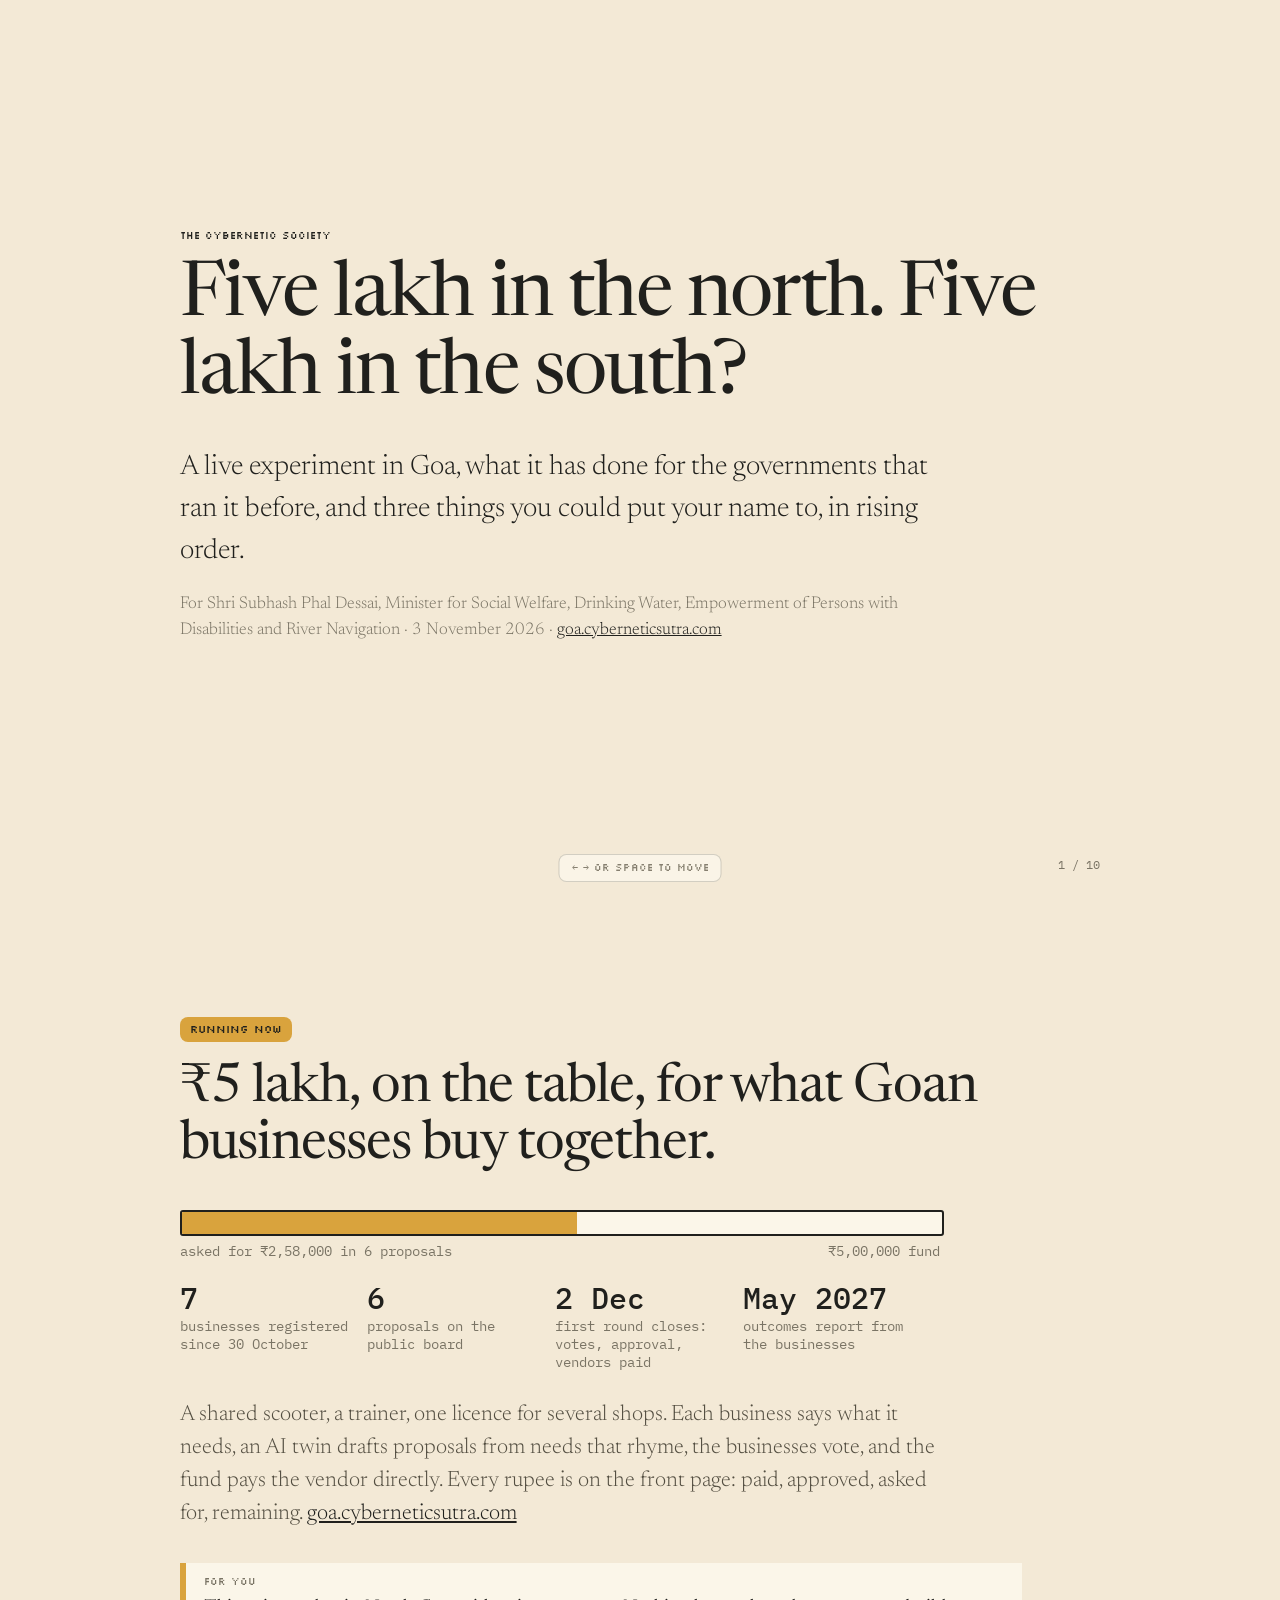
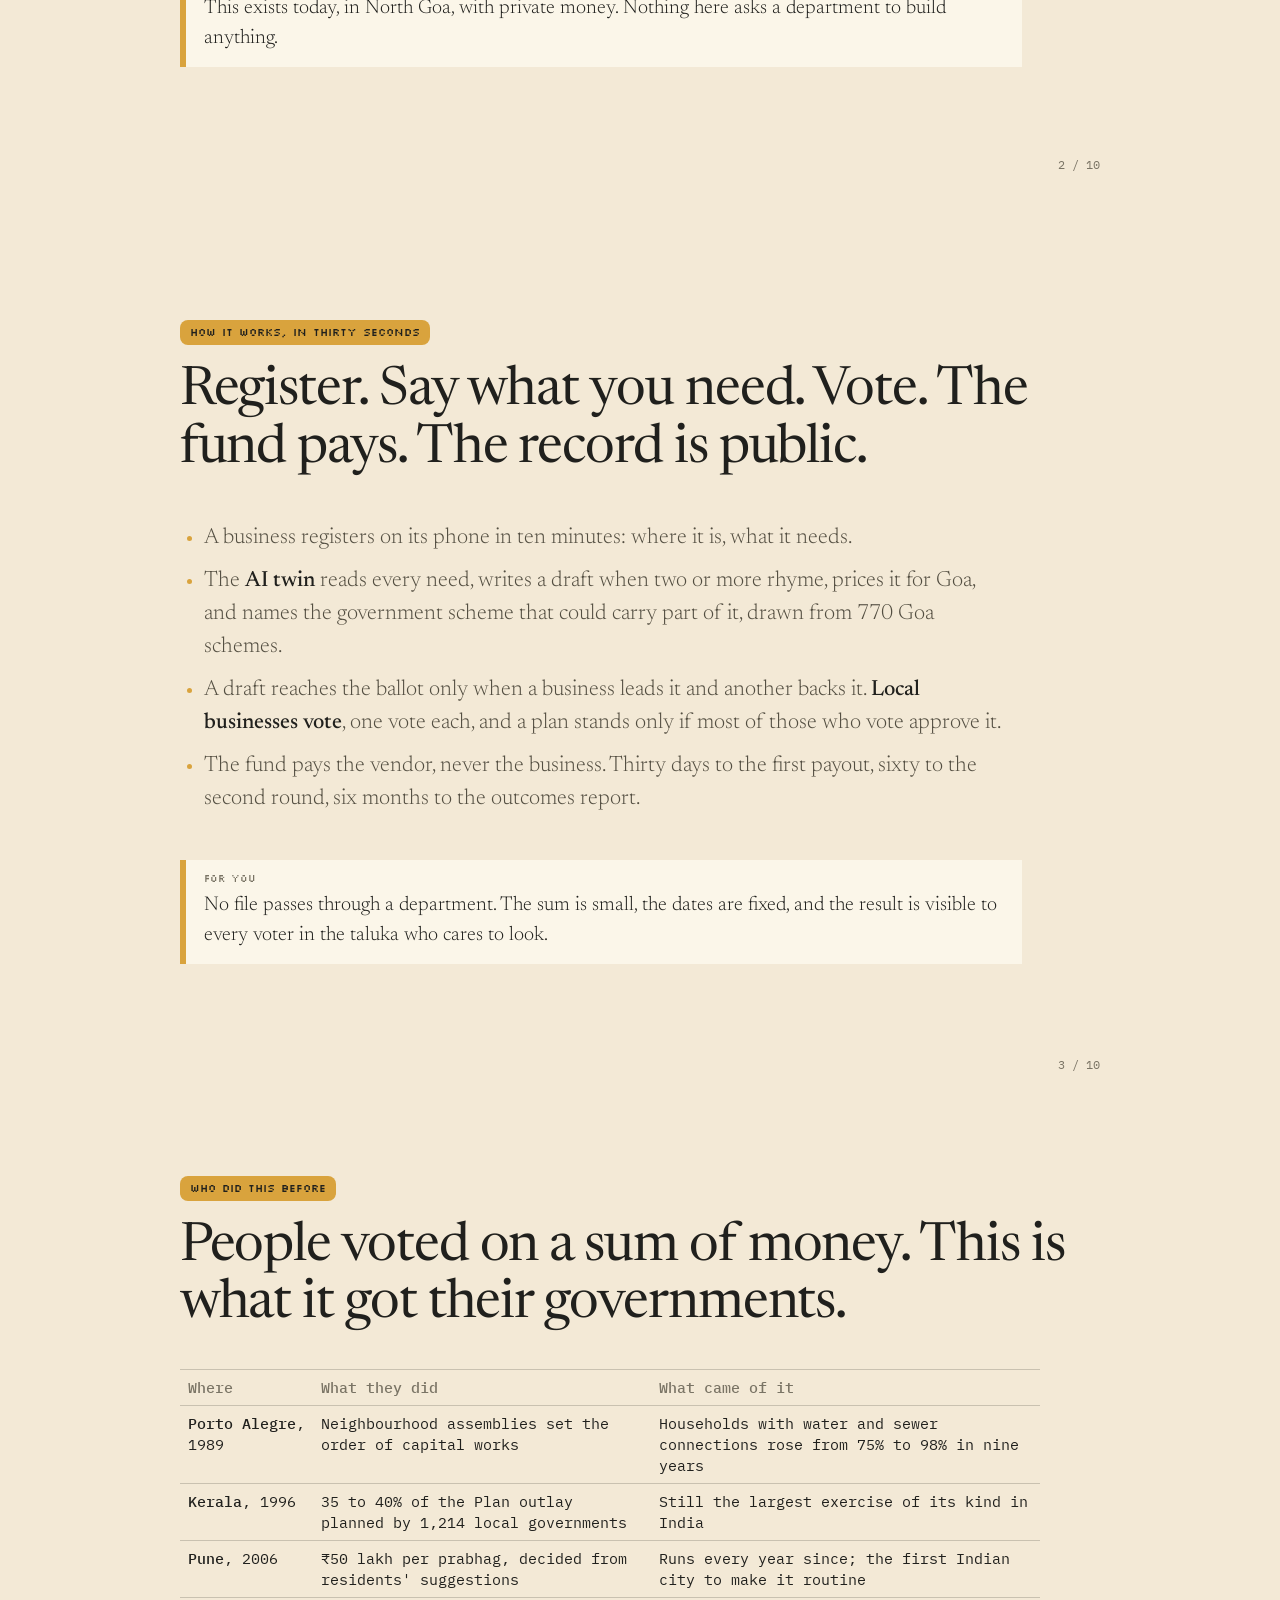
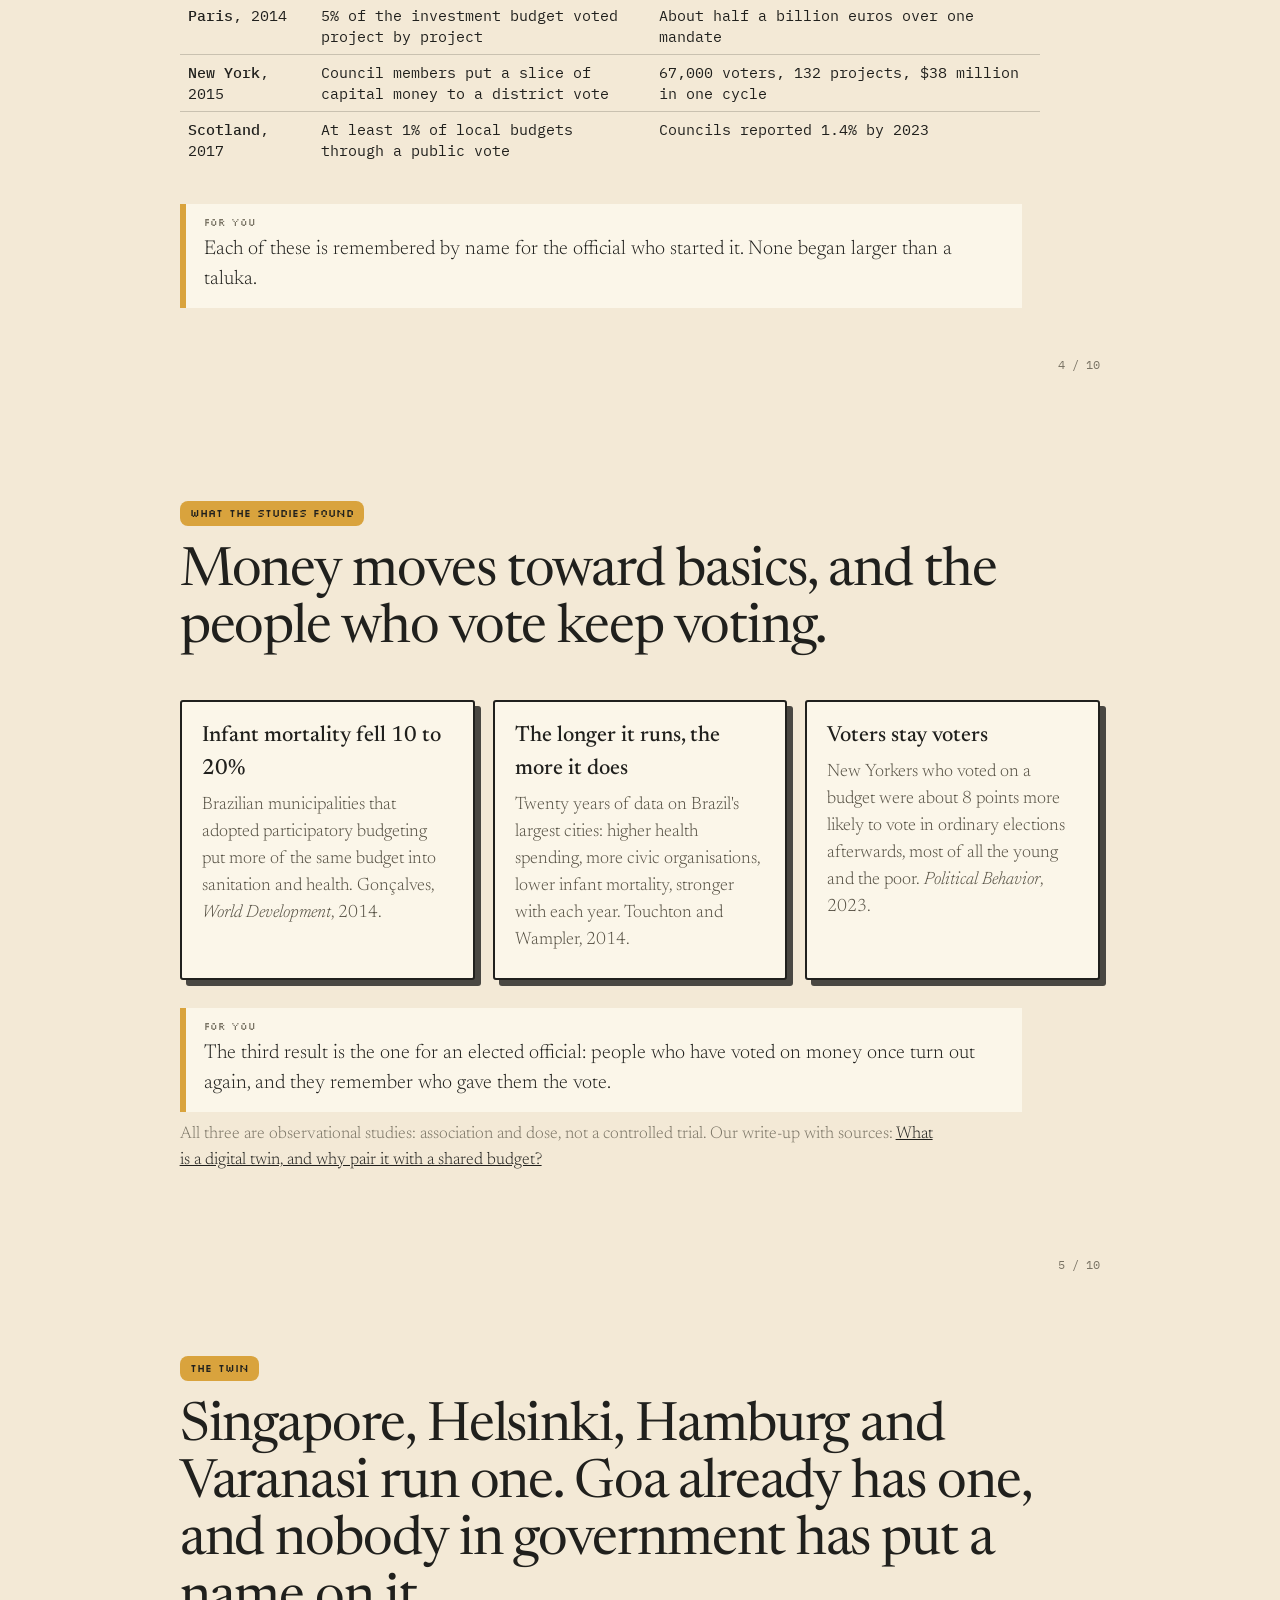
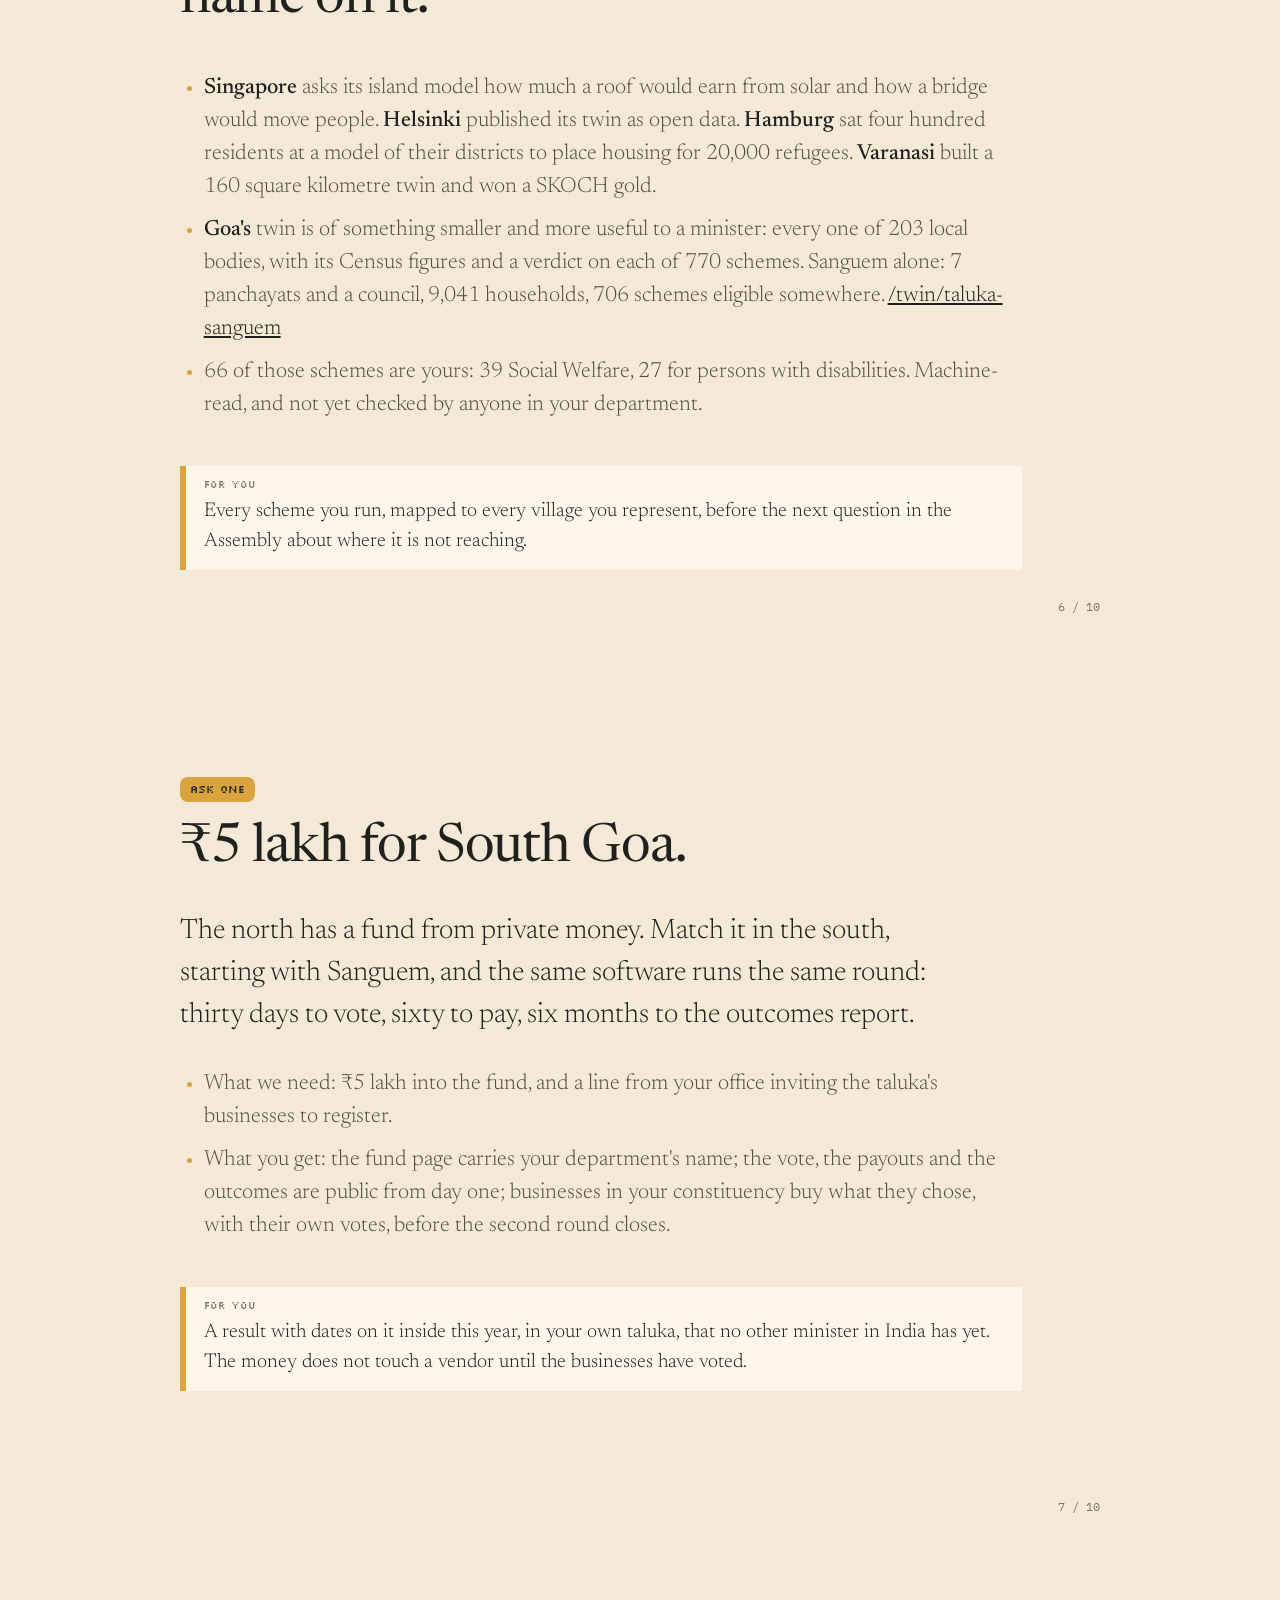
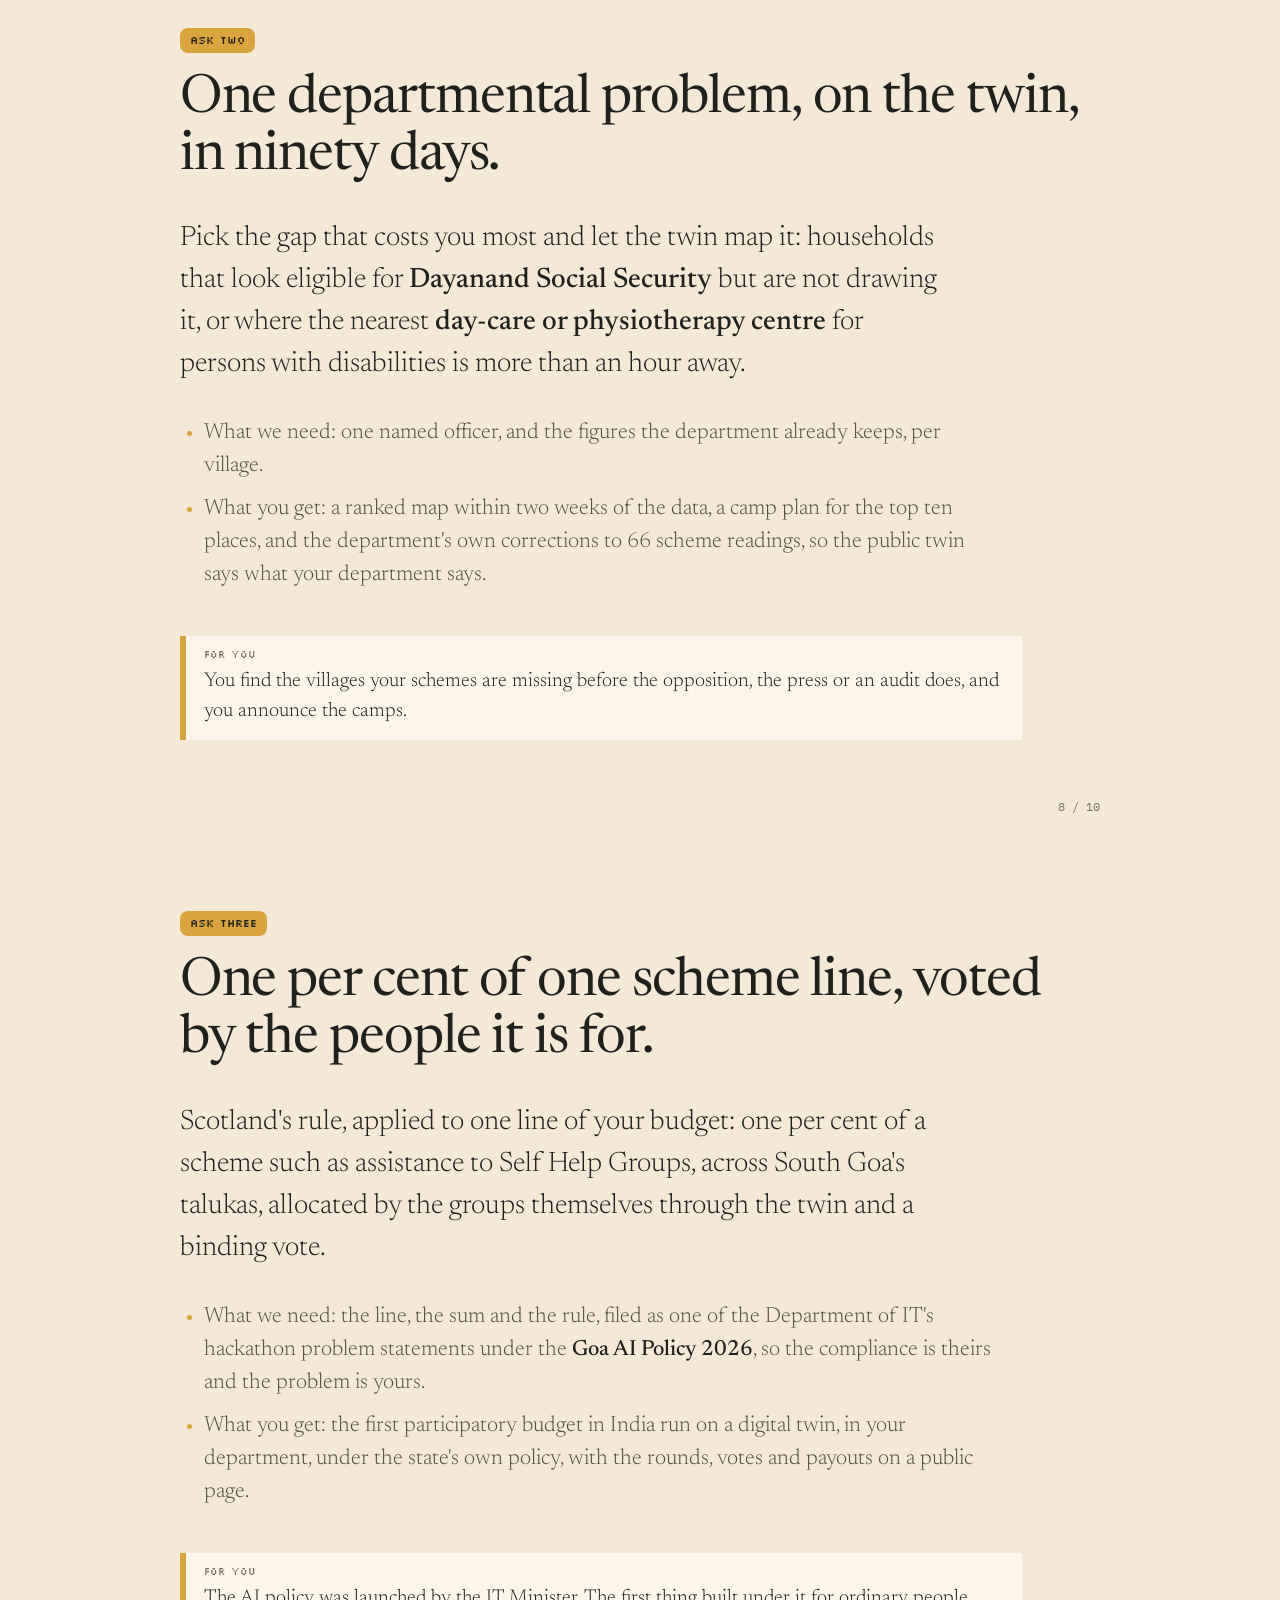
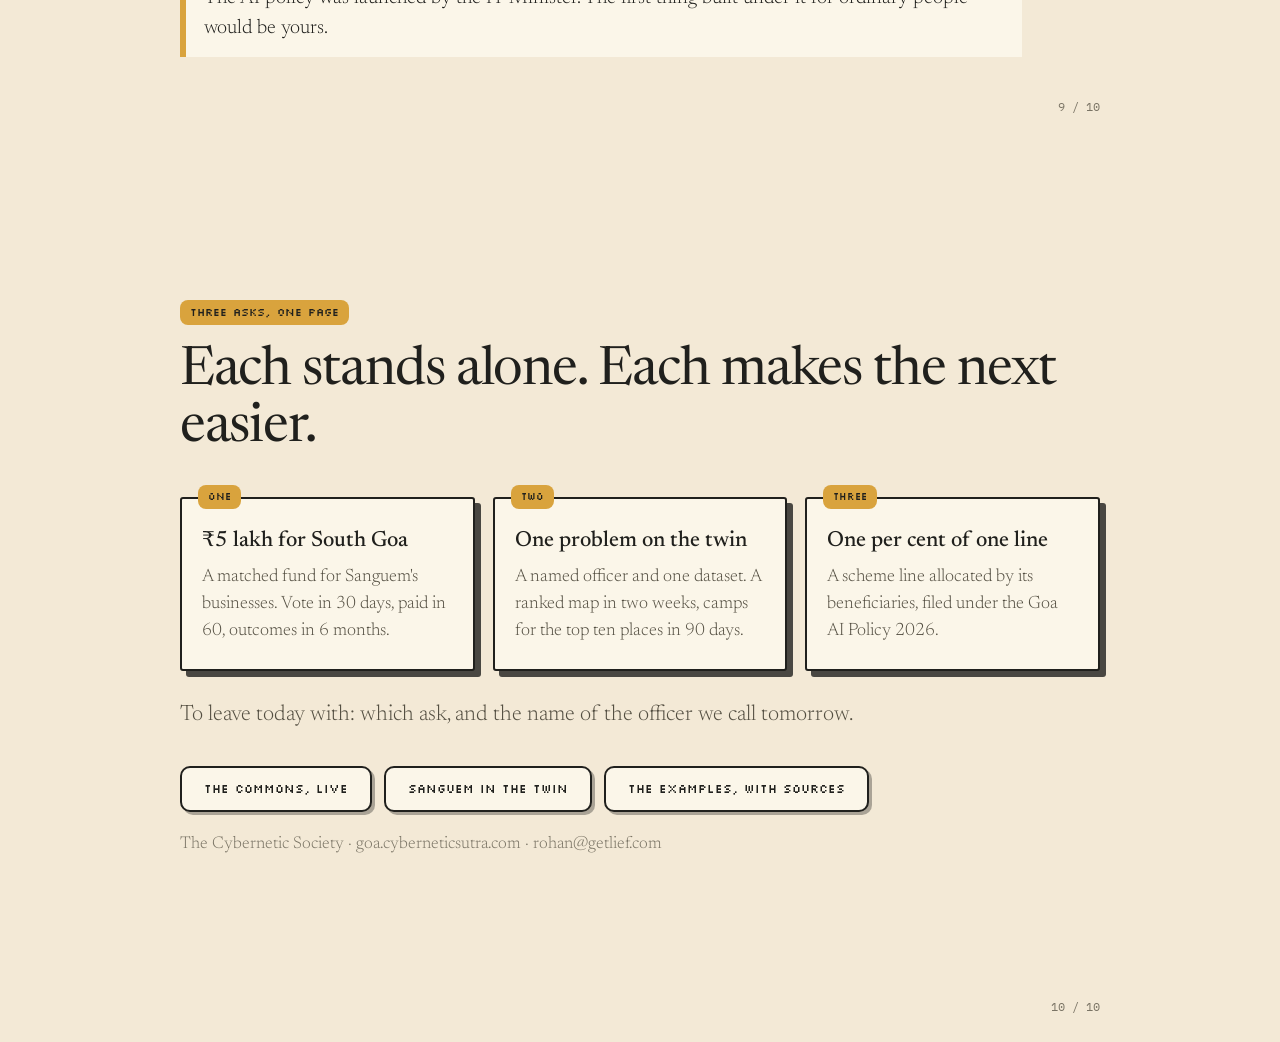
==== node/publicbank/decks/three-asks.html @ 034dc19d "Deck /deck/three-asks: the live North Goa round, the blog post's governments and studies, a For you " ====
<!doctype html><html lang=en><head><meta charset=utf-8><meta name=viewport content="width=device-width,initial-scale=1">
<title>Five lakh in the north, five lakh in the south · The Cybernetic Society</title>
<meta name=robots content="noindex"><link rel=icon type=image/svg+xml href=/favicon.svg>
<link rel=preconnect href=https://fonts.googleapis.com><link rel=preconnect href=https://fonts.gstatic.com crossorigin>
<link rel=stylesheet href="https://fonts.googleapis.com/css2?family=Newsreader:ital,wght@0,300;0,400;0,500;1,400&family=IBM+Plex+Mono:wght@400;500&family=Silkscreen&display=swap">
<style>
:root{--paper:#f3e9d6;--card:#fbf6e9;--ink:#20201d;--text:#534e41;--muted:#7a7465;--gold:#d9a33d;--line:#20201d33;--shadow:#20201d59}
html{scroll-snap-type:y mandatory;scroll-behavior:smooth}
body{margin:0;background:var(--paper);color:var(--text);font:300 22px/1.5 Newsreader,Georgia,serif}
section{min-height:100vh;min-height:100svh;box-sizing:border-box;scroll-snap-align:start;padding:56px 7vw 72px;display:flex;flex-direction:column;justify-content:center;max-width:1100px;margin:0 auto;position:relative}
.brand{font:400 10px/1 Silkscreen,'IBM Plex Mono',monospace;text-transform:uppercase;color:var(--ink);margin:0 0 18px}.brand a{text-decoration:none;color:inherit}
h1{font:400 clamp(40px,6.2vw,76px)/1.02 Newsreader,Georgia,serif;letter-spacing:-.025em;color:var(--ink);margin:0 0 22px}
h2{font:400 clamp(32px,4.4vw,54px)/1.06 Newsreader,Georgia,serif;letter-spacing:-.02em;color:var(--ink);margin:0 0 22px}
p{margin:10px 0;max-width:760px}b,strong{font-weight:500;color:var(--ink)}a{color:var(--ink)}
.lead{font-size:clamp(22px,2.4vw,28px);color:var(--ink)}
.k{font:400 11px/1 Silkscreen,'IBM Plex Mono',monospace;text-transform:uppercase;color:var(--ink);background:var(--gold);padding:7px 10px;border-radius:8px;display:inline-block;align-self:flex-start;margin-bottom:18px}
.muted{color:var(--muted);font-size:17px}
ul{padding-left:24px;margin:12px 0;max-width:800px}li{margin:10px 0}li::marker{color:var(--gold)}
.cards{display:grid;grid-template-columns:repeat(auto-fit,minmax(240px,1fr));gap:18px;margin:20px 0 6px}
.card{background:var(--card);border:2px solid var(--ink);border-radius:3px;box-shadow:6px 6px 0 #20201dcc;padding:18px 20px;font-size:19px}
.card b{display:block;font-size:22px;margin-bottom:6px}.card p{margin:6px 0;font-size:18px}
.facts{display:grid;grid-template-columns:repeat(auto-fill,minmax(150px,1fr));gap:14px 18px;margin:18px 0}
.facts div{font:400 14px 'IBM Plex Mono',monospace;color:var(--muted)}.facts b{display:block;font:500 30px 'IBM Plex Mono',monospace;color:var(--ink)}
.big{font:500 clamp(56px,9vw,120px)/1 'IBM Plex Mono',monospace;color:var(--ink);letter-spacing:-.03em;margin:8px 0 2px}
table{border-collapse:collapse;font:400 15px/1.4 'IBM Plex Mono',monospace;color:var(--ink);margin:14px 0;max-width:860px;width:100%}td,th{padding:7px 8px;border-top:1px solid var(--line);text-align:left;vertical-align:top}th{font-weight:500;color:var(--muted)}
.n{position:absolute;right:7vw;bottom:28px;font:400 12px 'IBM Plex Mono',monospace;color:var(--muted)}
.hint{position:fixed;left:50%;bottom:18px;transform:translateX(-50%);font:400 10px/1 Silkscreen,'IBM Plex Mono',monospace;text-transform:uppercase;color:var(--muted);background:var(--card);border:1px solid var(--line);padding:8px 12px;border-radius:8px;opacity:.9}
ol.tl{list-style:none;padding:0;margin:18px 0;max-width:760px}ol.tl li{display:grid;grid-template-columns:150px 1fr;gap:16px;padding:10px 0;border-top:1px solid var(--line)}ol.tl time{font:500 15px 'IBM Plex Mono',monospace;color:var(--ink);padding-top:5px}
.btn{display:inline-block;font:400 12px/1 Silkscreen,'IBM Plex Mono',monospace;text-transform:uppercase;background:var(--card);color:var(--ink);border:2px solid var(--ink);border-radius:10px;padding:15px 22px;box-shadow:3px 3px 0 var(--shadow);text-decoration:none;margin:14px 12px 0 0}
@media(max-width:600px){table,tbody,tr,td{display:block}thead{display:none}tr{border-top:1px solid var(--line);padding:10px 0}td{border:0;padding:3px 0;font:300 18px/1.45 Newsreader,Georgia,serif;color:var(--text)}td b{font-size:20px}section{padding:40px 16px 64px}body{font-size:19px}.facts b{font-size:24px}ol.tl li{grid-template-columns:1fr}.hint{display:none}.n{right:16px}}
@media print{html{scroll-snap-type:none}section{min-height:auto;page-break-after:always;padding:40px}.hint{display:none}}
.you{margin:22px 0 0;padding:14px 18px;border-left:6px solid var(--gold);background:var(--card);max-width:800px;font-size:20px;color:var(--ink)}.you b{font:400 10px/1 Silkscreen,'IBM Plex Mono',monospace;text-transform:uppercase;display:block;margin-bottom:6px;color:var(--muted)}
.asks{display:grid;grid-template-columns:repeat(auto-fit,minmax(230px,1fr));gap:18px;margin:18px 0}.asks .card{position:relative;padding-top:26px}.asks .card i{position:absolute;top:-14px;left:16px;font:400 10px/1 Silkscreen,'IBM Plex Mono',monospace;text-transform:uppercase;background:var(--gold);padding:7px 10px;border-radius:8px;font-style:normal;color:var(--ink)}
.bar{display:flex;height:22px;border:2px solid var(--ink);border-radius:3px;overflow:hidden;max-width:760px;margin:14px 0 6px;background:var(--card)}.bar i{display:block;background:var(--gold);width:52%}.lv{font:400 14px 'IBM Plex Mono',monospace;color:var(--muted);max-width:760px;display:flex;justify-content:space-between}
</style></head><body>

<section id=s1>
<p class=brand><a href='/'>The Cybernetic Society</a></p>
<h1>Five lakh in the north. Five lakh in the south?</h1>
<p class=lead>A live experiment in Goa, what it has done for the governments that ran it before, and three things you could put your name to, in rising order.</p>
<p class=muted>For Shri Subhash Phal Dessai, Minister for Social Welfare, Drinking Water, Empowerment of Persons with Disabilities and River Navigation · 3 November 2026 · <a href='https://goa.cyberneticsutra.com'>goa.cyberneticsutra.com</a></p>
<span class=n>1 / 10</span></section>

<section id=s2>
<span class=k>Running now</span>
<h2>₹5 lakh, on the table, for what Goan businesses buy together.</h2>
<div class=bar><i></i></div><div class=lv><span>asked for ₹2,58,000 in 6 proposals</span><span>₹5,00,000 fund</span></div>
<div class=facts>
<div><b>7</b>businesses registered since 30 October</div>
<div><b>6</b>proposals on the public board</div>
<div><b>2 Dec</b>first round closes: votes, approval, vendors paid</div>
<div><b>May 2027</b>outcomes report from the businesses</div>
</div>
<p>A shared scooter, a trainer, one licence for several shops. Each business says what it needs, an AI twin drafts proposals from needs that rhyme, the businesses vote, and the fund pays the vendor directly. Every rupee is on the front page: paid, approved, asked for, remaining. <a href='/'>goa.cyberneticsutra.com</a></p>
<div class=you><b>For you</b>This exists today, in North Goa, with private money. Nothing here asks a department to build anything.</div>
<span class=n>2 / 10</span></section>

<section id=s3>
<span class=k>How it works, in thirty seconds</span>
<h2>Register. Say what you need. Vote. The fund pays. The record is public.</h2>
<ul>
<li>A business registers on its phone in ten minutes: where it is, what it needs.</li>
<li>The <b>AI twin</b> reads every need, writes a draft when two or more rhyme, prices it for Goa, and names the government scheme that could carry part of it, drawn from 770 Goa schemes.</li>
<li>A draft reaches the ballot only when a business leads it and another backs it. <b>Local businesses vote</b>, one vote each, and a plan stands only if most of those who vote approve it.</li>
<li>The fund pays the vendor, never the business. Thirty days to the first payout, sixty to the second round, six months to the outcomes report.</li>
</ul>
<div class=you><b>For you</b>No file passes through a department. The sum is small, the dates are fixed, and the result is visible to every voter in the taluka who cares to look.</div>
<span class=n>3 / 10</span></section>

<section id=s4>
<span class=k>Who did this before</span>
<h2>People voted on a sum of money. This is what it got their governments.</h2>
<table>
<thead><tr><th>Where</th><th>What they did</th><th>What came of it</th></tr></thead>
<tr><td><b>Porto Alegre</b>, 1989</td><td>Neighbourhood assemblies set the order of capital works</td><td>Households with water and sewer connections rose from 75% to 98% in nine years</td></tr>
<tr><td><b>Kerala</b>, 1996</td><td>35 to 40% of the Plan outlay planned by 1,214 local governments</td><td>Still the largest exercise of its kind in India</td></tr>
<tr><td><b>Pune</b>, 2006</td><td>₹50 lakh per prabhag, decided from residents' suggestions</td><td>Runs every year since; the first Indian city to make it routine</td></tr>
<tr><td><b>Paris</b>, 2014</td><td>5% of the investment budget voted project by project</td><td>About half a billion euros over one mandate</td></tr>
<tr><td><b>New York</b>, 2015</td><td>Council members put a slice of capital money to a district vote</td><td>67,000 voters, 132 projects, $38 million in one cycle</td></tr>
<tr><td><b>Scotland</b>, 2017</td><td>At least 1% of local budgets through a public vote</td><td>Councils reported 1.4% by 2023</td></tr>
</table>
<div class=you><b>For you</b>Each of these is remembered by name for the official who started it. None began larger than a taluka.</div>
<span class=n>4 / 10</span></section>

<section id=s5>
<span class=k>What the studies found</span>
<h2>Money moves toward basics, and the people who vote keep voting.</h2>
<div class=cards>
<div class=card><b>Infant mortality fell 10 to 20%</b><p>Brazilian municipalities that adopted participatory budgeting put more of the same budget into sanitation and health. Gonçalves, <i>World Development</i>, 2014.</p></div>
<div class=card><b>The longer it runs, the more it does</b><p>Twenty years of data on Brazil's largest cities: higher health spending, more civic organisations, lower infant mortality, stronger with each year. Touchton and Wampler, 2014.</p></div>
<div class=card><b>Voters stay voters</b><p>New Yorkers who voted on a budget were about 8 points more likely to vote in ordinary elections afterwards, most of all the young and the poor. <i>Political Behavior</i>, 2023.</p></div>
</div>
<div class=you><b>For you</b>The third result is the one for an elected official: people who have voted on money once turn out again, and they remember who gave them the vote.</div>
<p class=muted>All three are observational studies: association and dose, not a controlled trial. Our write-up with sources: <a href='/notes/what-is-a-digital-twin'>What is a digital twin, and why pair it with a shared budget?</a></p>
<span class=n>5 / 10</span></section>

<section id=s6>
<span class=k>The twin</span>
<h2>Singapore, Helsinki, Hamburg and Varanasi run one. Goa already has one, and nobody in government has put a name on it.</h2>
<ul>
<li><b>Singapore</b> asks its island model how much a roof would earn from solar and how a bridge would move people. <b>Helsinki</b> published its twin as open data. <b>Hamburg</b> sat four hundred residents at a model of their districts to place housing for 20,000 refugees. <b>Varanasi</b> built a 160 square kilometre twin and won a SKOCH gold.</li>
<li><b>Goa's</b> twin is of something smaller and more useful to a minister: every one of 203 local bodies, with its Census figures and a verdict on each of 770 schemes. Sanguem alone: 7 panchayats and a council, 9,041 households, 706 schemes eligible somewhere. <a href='/twin/taluka-sanguem'>/twin/taluka-sanguem</a></li>
<li>66 of those schemes are yours: 39 Social Welfare, 27 for persons with disabilities. Machine-read, and not yet checked by anyone in your department.</li>
</ul>
<div class=you><b>For you</b>Every scheme you run, mapped to every village you represent, before the next question in the Assembly about where it is not reaching.</div>
<span class=n>6 / 10</span></section>

<section id=s7>
<span class=k>Ask one</span>
<h2>₹5 lakh for South Goa.</h2>
<p class=lead>The north has a fund from private money. Match it in the south, starting with Sanguem, and the same software runs the same round: thirty days to vote, sixty to pay, six months to the outcomes report.</p>
<ul>
<li>What we need: ₹5 lakh into the fund, and a line from your office inviting the taluka's businesses to register.</li>
<li>What you get: the fund page carries your department's name; the vote, the payouts and the outcomes are public from day one; businesses in your constituency buy what they chose, with their own votes, before the second round closes.</li>
</ul>
<div class=you><b>For you</b>A result with dates on it inside this year, in your own taluka, that no other minister in India has yet. The money does not touch a vendor until the businesses have voted.</div>
<span class=n>7 / 10</span></section>

<section id=s8>
<span class=k>Ask two</span>
<h2>One departmental problem, on the twin, in ninety days.</h2>
<p class=lead>Pick the gap that costs you most and let the twin map it: households that look eligible for <b>Dayanand Social Security</b> but are not drawing it, or where the nearest <b>day-care or physiotherapy centre</b> for persons with disabilities is more than an hour away.</p>
<ul>
<li>What we need: one named officer, and the figures the department already keeps, per village.</li>
<li>What you get: a ranked map within two weeks of the data, a camp plan for the top ten places, and the department's own corrections to 66 scheme readings, so the public twin says what your department says.</li>
</ul>
<div class=you><b>For you</b>You find the villages your schemes are missing before the opposition, the press or an audit does, and you announce the camps.</div>
<span class=n>8 / 10</span></section>

<section id=s9>
<span class=k>Ask three</span>
<h2>One per cent of one scheme line, voted by the people it is for.</h2>
<p class=lead>Scotland's rule, applied to one line of your budget: one per cent of a scheme such as assistance to Self Help Groups, across South Goa's talukas, allocated by the groups themselves through the twin and a binding vote.</p>
<ul>
<li>What we need: the line, the sum and the rule, filed as one of the Department of IT's hackathon problem statements under the <b>Goa AI Policy 2026</b>, so the compliance is theirs and the problem is yours.</li>
<li>What you get: the first participatory budget in India run on a digital twin, in your department, under the state's own policy, with the rounds, votes and payouts on a public page.</li>
</ul>
<div class=you><b>For you</b>The AI policy was launched by the IT Minister. The first thing built under it for ordinary people would be yours.</div>
<span class=n>9 / 10</span></section>

<section id=s10>
<span class=k>Three asks, one page</span>
<h2>Each stands alone. Each makes the next easier.</h2>
<div class=asks>
<div class=card><i>One</i><b>₹5 lakh for South Goa</b><p>A matched fund for Sanguem's businesses. Vote in 30 days, paid in 60, outcomes in 6 months.</p></div>
<div class=card><i>Two</i><b>One problem on the twin</b><p>A named officer and one dataset. A ranked map in two weeks, camps for the top ten places in 90 days.</p></div>
<div class=card><i>Three</i><b>One per cent of one line</b><p>A scheme line allocated by its beneficiaries, filed under the Goa AI Policy 2026.</p></div>
</div>
<p>To leave today with: which ask, and the name of the officer we call tomorrow.</p>
<p><a class=btn href='/'>The Commons, live</a><a class=btn href='/twin/taluka-sanguem'>Sanguem in the twin</a><a class=btn href='/notes/what-is-a-digital-twin'>The examples, with sources</a></p>
<p class=muted>The Cybernetic Society · goa.cyberneticsutra.com · rohan@getlief.com</p>
<span class=n>10 / 10</span></section>

<div class=hint>← → or space to move</div>
<script>
(function(){var s=[].slice.call(document.querySelectorAll('section')),cur=0,lock=0;
function at(){var y=window.scrollY+innerHeight/2;for(var i=s.length-1;i>=0;i--)if(s[i].offsetTop<=y)return i;return 0}
function go(i){if(i<0||i>=s.length)return;cur=i;lock=Date.now();s[i].scrollIntoView()}
addEventListener('scroll',function(){if(Date.now()-lock>700)cur=at()},{passive:true});
addEventListener('keydown',function(e){if(e.target.tagName==='INPUT')return;
if(e.key==='ArrowRight'||e.key==='ArrowDown'||e.key===' '||e.key==='PageDown'){e.preventDefault();go(cur+1)}
else if(e.key==='ArrowLeft'||e.key==='ArrowUp'||e.key==='PageUp'){e.preventDefault();go(cur-1)}
else if(e.key==='Home'){go(0)}else if(e.key==='End'){go(s.length-1)}});
})();
</script>
</body></html>
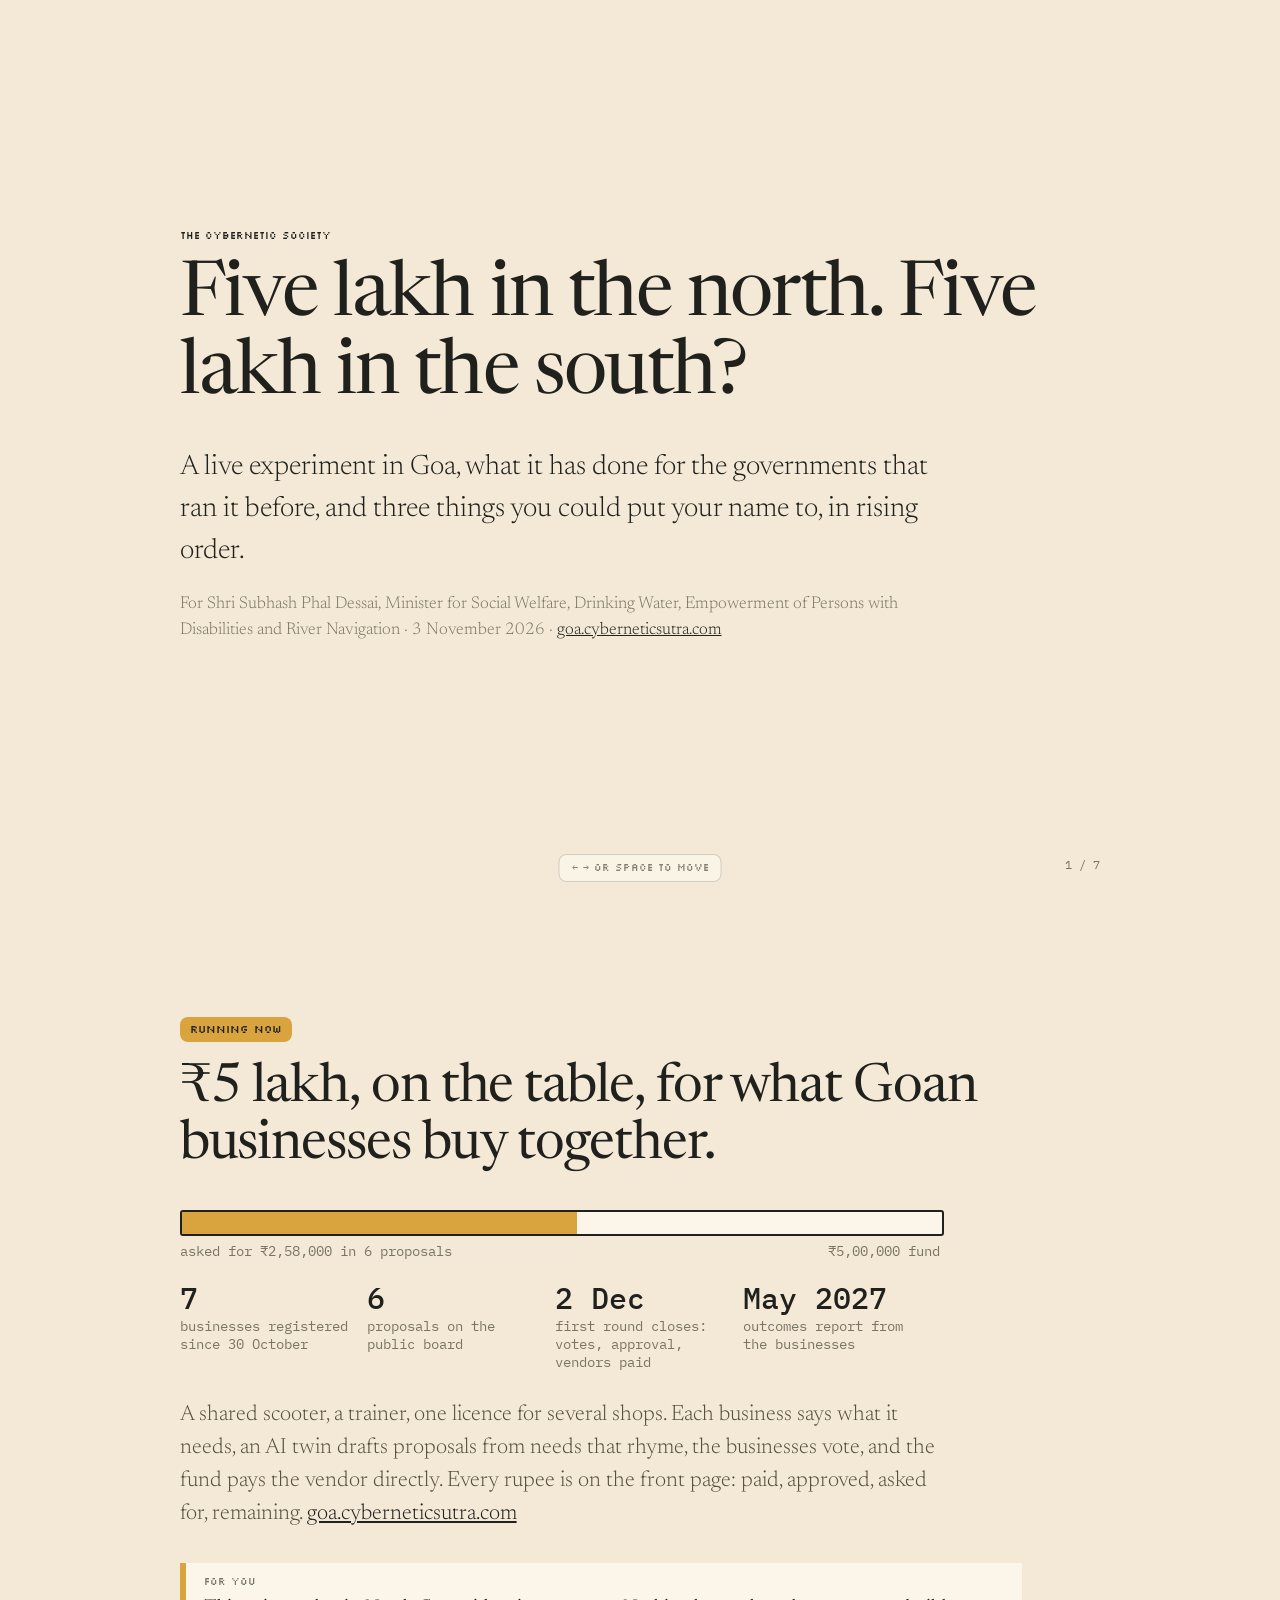
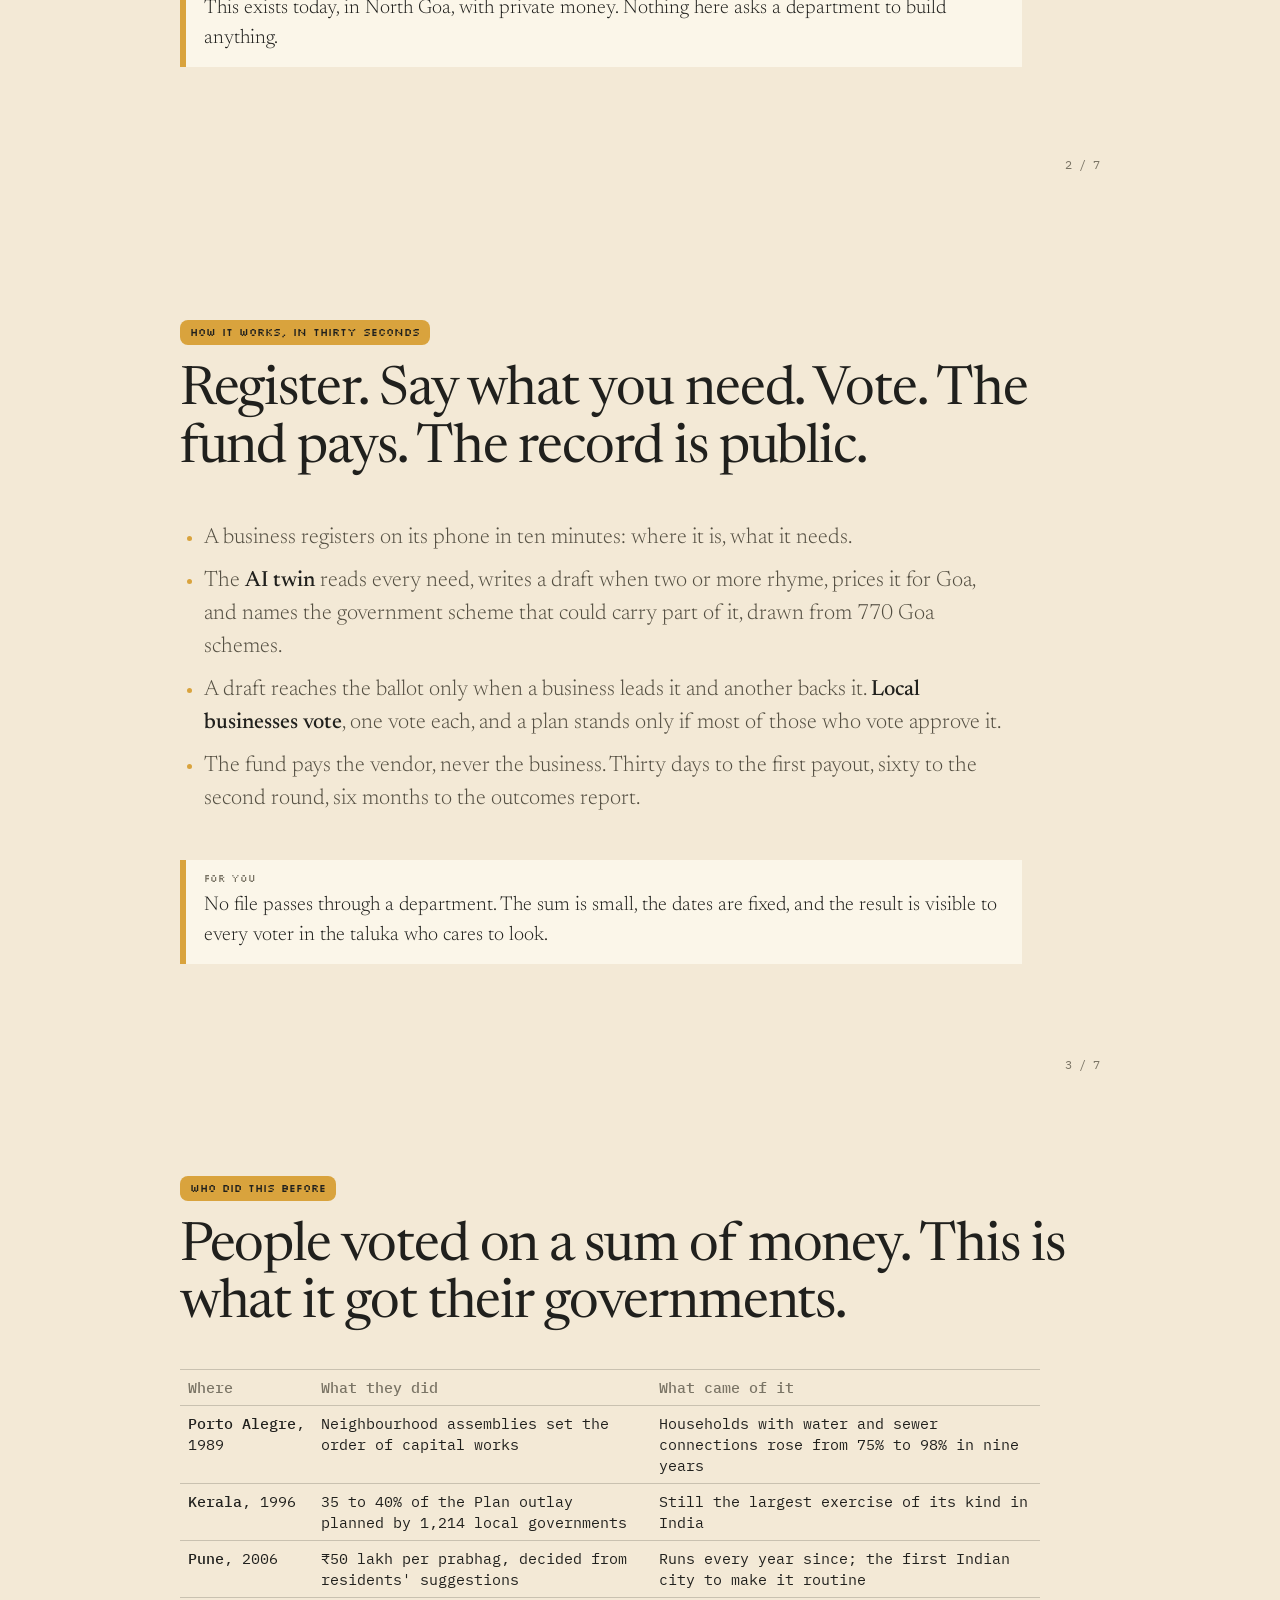
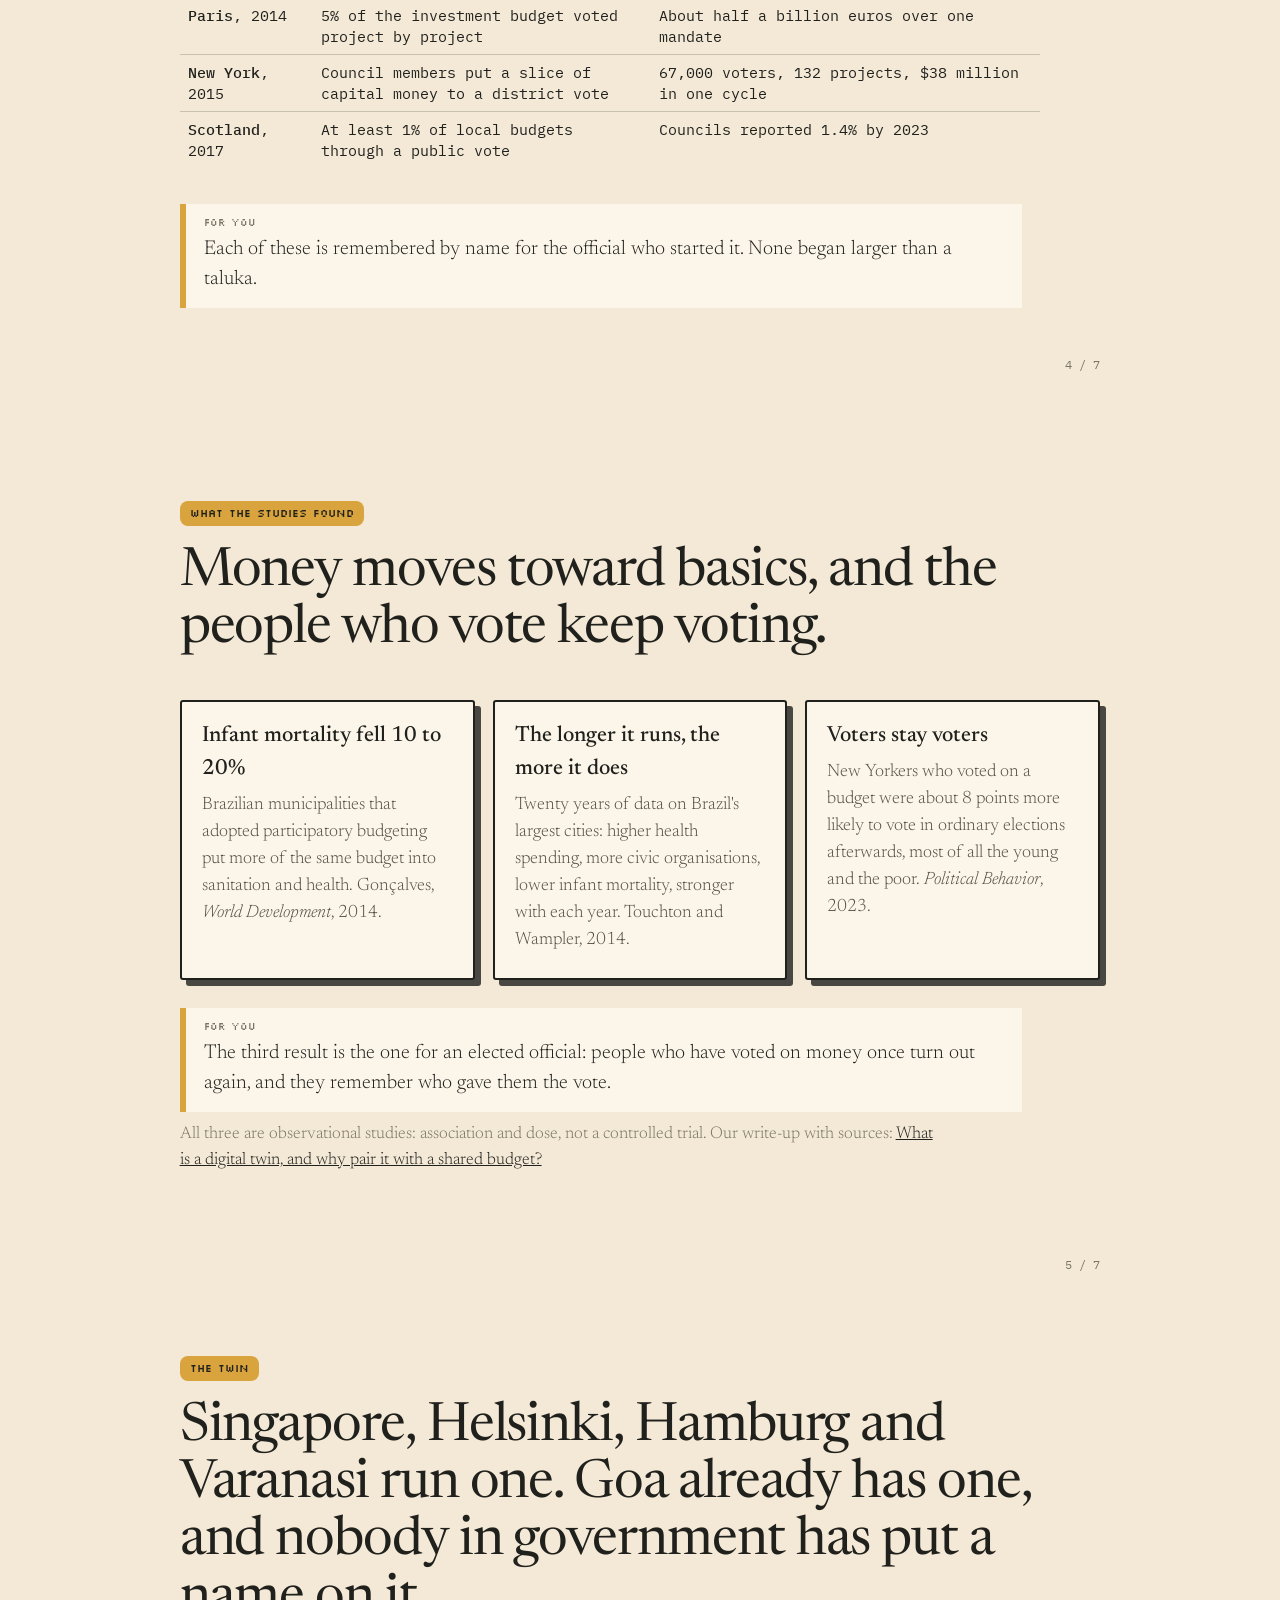
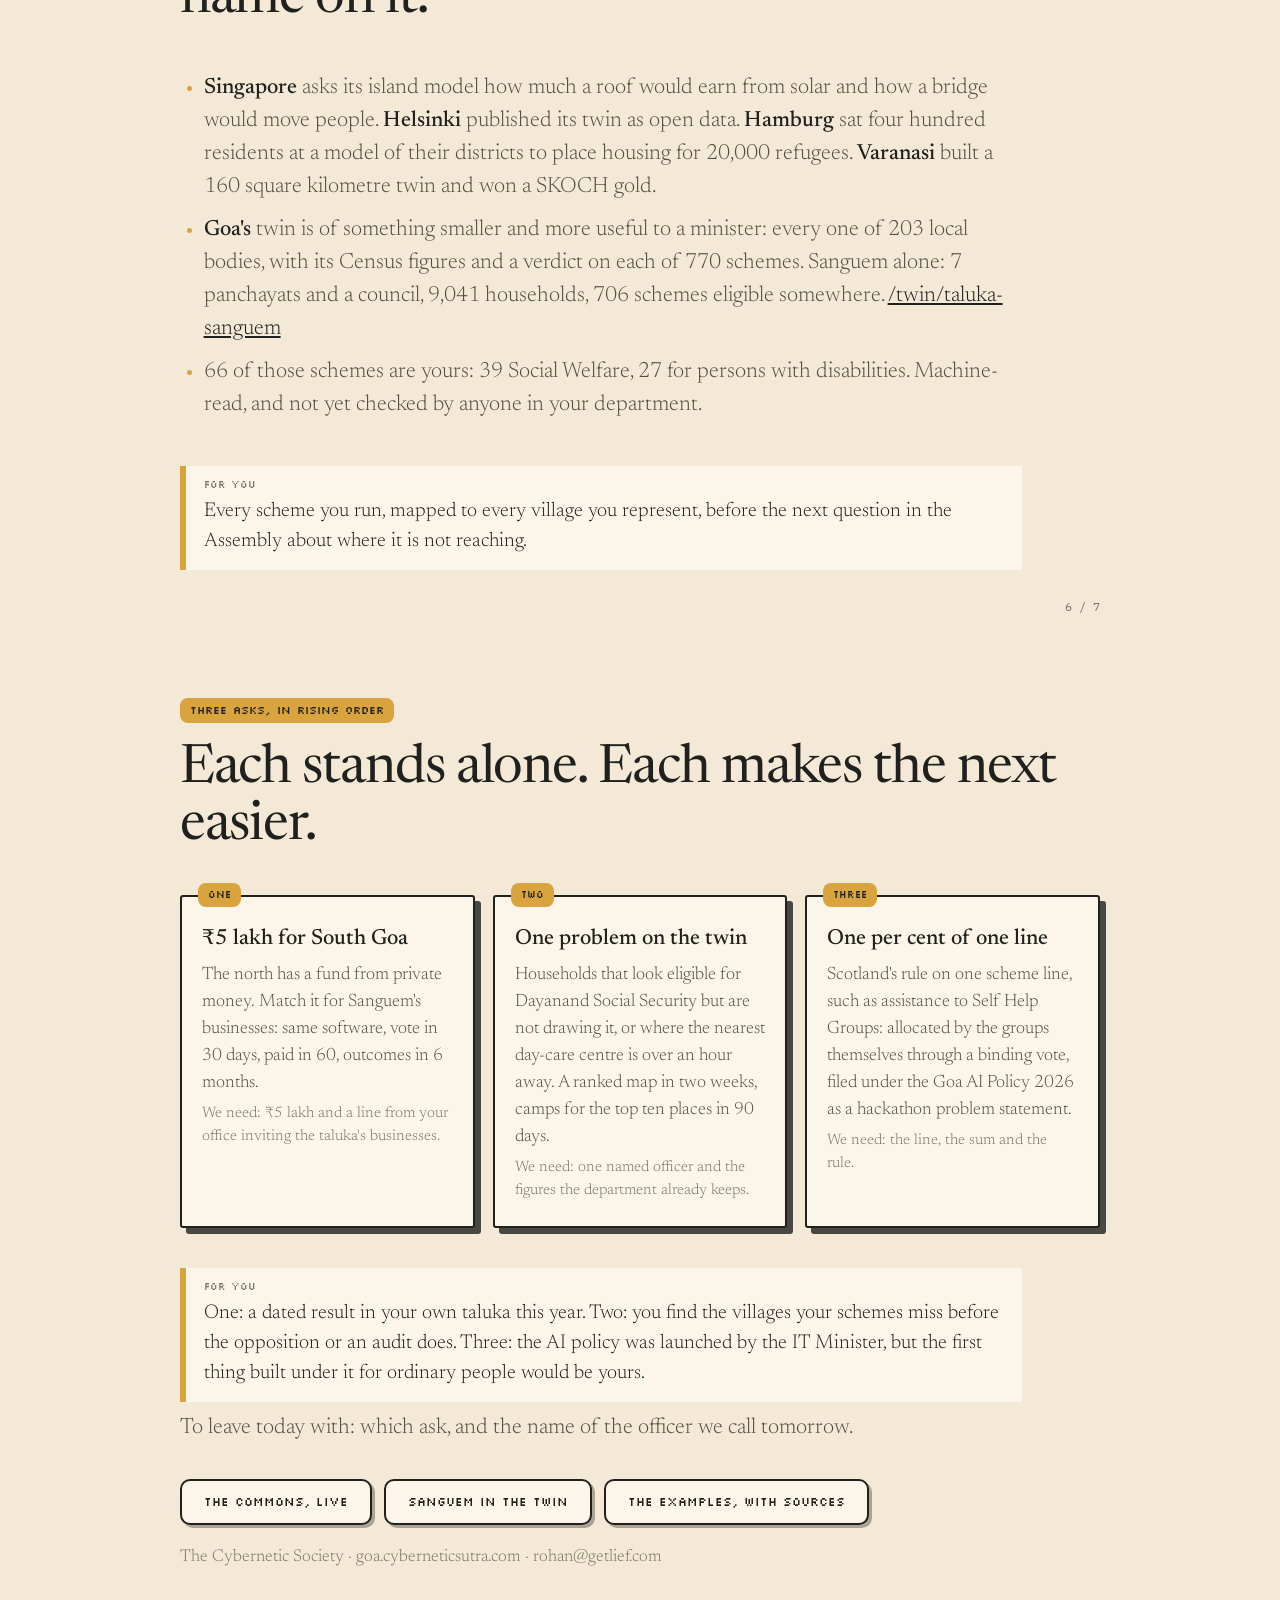
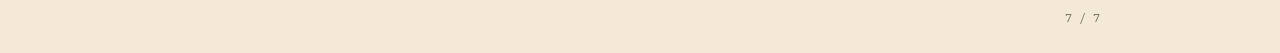
==== commit efeb65ec: "three-asks deck: the three asks on one closing slide, seven slides in all" ====
--- a/node/publicbank/decks/three-asks.html
+++ b/node/publicbank/decks/three-asks.html
@@ -30,7 +30,7 @@
 @media(max-width:600px){table,tbody,tr,td{display:block}thead{display:none}tr{border-top:1px solid var(--line);padding:10px 0}td{border:0;padding:3px 0;font:300 18px/1.45 Newsreader,Georgia,serif;color:var(--text)}td b{font-size:20px}section{padding:40px 16px 64px}body{font-size:19px}.facts b{font-size:24px}ol.tl li{grid-template-columns:1fr}.hint{display:none}.n{right:16px}}
 @media print{html{scroll-snap-type:none}section{min-height:auto;page-break-after:always;padding:40px}.hint{display:none}}
 .you{margin:22px 0 0;padding:14px 18px;border-left:6px solid var(--gold);background:var(--card);max-width:800px;font-size:20px;color:var(--ink)}.you b{font:400 10px/1 Silkscreen,'IBM Plex Mono',monospace;text-transform:uppercase;display:block;margin-bottom:6px;color:var(--muted)}
-.asks{display:grid;grid-template-columns:repeat(auto-fit,minmax(230px,1fr));gap:18px;margin:18px 0}.asks .card{position:relative;padding-top:26px}.asks .card i{position:absolute;top:-14px;left:16px;font:400 10px/1 Silkscreen,'IBM Plex Mono',monospace;text-transform:uppercase;background:var(--gold);padding:7px 10px;border-radius:8px;font-style:normal;color:var(--ink)}
+.asks{display:grid;grid-template-columns:repeat(auto-fit,minmax(230px,1fr));gap:18px;margin:18px 0}.asks .card{position:relative;padding-top:26px;font-size:18px}.asks .card p.muted{font-size:15px}.asks .card i{position:absolute;top:-14px;left:16px;font:400 10px/1 Silkscreen,'IBM Plex Mono',monospace;text-transform:uppercase;background:var(--gold);padding:7px 10px;border-radius:8px;font-style:normal;color:var(--ink)}
 .bar{display:flex;height:22px;border:2px solid var(--ink);border-radius:3px;overflow:hidden;max-width:760px;margin:14px 0 6px;background:var(--card)}.bar i{display:block;background:var(--gold);width:52%}.lv{font:400 14px 'IBM Plex Mono',monospace;color:var(--muted);max-width:760px;display:flex;justify-content:space-between}
 </style></head><body>
 
@@ -39,7 +39,7 @@
 <h1>Five lakh in the north. Five lakh in the south?</h1>
 <p class=lead>A live experiment in Goa, what it has done for the governments that ran it before, and three things you could put your name to, in rising order.</p>
 <p class=muted>For Shri Subhash Phal Dessai, Minister for Social Welfare, Drinking Water, Empowerment of Persons with Disabilities and River Navigation · 3 November 2026 · <a href='https://goa.cyberneticsutra.com'>goa.cyberneticsutra.com</a></p>
-<span class=n>1 / 10</span></section>
+<span class=n>1 / 7</span></section>
 
 <section id=s2>
 <span class=k>Running now</span>
@@ -53,7 +53,7 @@
 </div>
 <p>A shared scooter, a trainer, one licence for several shops. Each business says what it needs, an AI twin drafts proposals from needs that rhyme, the businesses vote, and the fund pays the vendor directly. Every rupee is on the front page: paid, approved, asked for, remaining. <a href='/'>goa.cyberneticsutra.com</a></p>
 <div class=you><b>For you</b>This exists today, in North Goa, with private money. Nothing here asks a department to build anything.</div>
-<span class=n>2 / 10</span></section>
+<span class=n>2 / 7</span></section>
 
 <section id=s3>
 <span class=k>How it works, in thirty seconds</span>
@@ -65,7 +65,7 @@
 <li>The fund pays the vendor, never the business. Thirty days to the first payout, sixty to the second round, six months to the outcomes report.</li>
 </ul>
 <div class=you><b>For you</b>No file passes through a department. The sum is small, the dates are fixed, and the result is visible to every voter in the taluka who cares to look.</div>
-<span class=n>3 / 10</span></section>
+<span class=n>3 / 7</span></section>
 
 <section id=s4>
 <span class=k>Who did this before</span>
@@ -80,7 +80,7 @@
 <tr><td><b>Scotland</b>, 2017</td><td>At least 1% of local budgets through a public vote</td><td>Councils reported 1.4% by 2023</td></tr>
 </table>
 <div class=you><b>For you</b>Each of these is remembered by name for the official who started it. None began larger than a taluka.</div>
-<span class=n>4 / 10</span></section>
+<span class=n>4 / 7</span></section>
 
 <section id=s5>
 <span class=k>What the studies found</span>
@@ -92,7 +92,7 @@
 </div>
 <div class=you><b>For you</b>The third result is the one for an elected official: people who have voted on money once turn out again, and they remember who gave them the vote.</div>
 <p class=muted>All three are observational studies: association and dose, not a controlled trial. Our write-up with sources: <a href='/notes/what-is-a-digital-twin'>What is a digital twin, and why pair it with a shared budget?</a></p>
-<span class=n>5 / 10</span></section>
+<span class=n>5 / 7</span></section>
 
 <section id=s6>
 <span class=k>The twin</span>
@@ -103,53 +103,21 @@
 <li>66 of those schemes are yours: 39 Social Welfare, 27 for persons with disabilities. Machine-read, and not yet checked by anyone in your department.</li>
 </ul>
 <div class=you><b>For you</b>Every scheme you run, mapped to every village you represent, before the next question in the Assembly about where it is not reaching.</div>
-<span class=n>6 / 10</span></section>
+<span class=n>6 / 7</span></section>
 
 <section id=s7>
-<span class=k>Ask one</span>
-<h2>₹5 lakh for South Goa.</h2>
-<p class=lead>The north has a fund from private money. Match it in the south, starting with Sanguem, and the same software runs the same round: thirty days to vote, sixty to pay, six months to the outcomes report.</p>
-<ul>
-<li>What we need: ₹5 lakh into the fund, and a line from your office inviting the taluka's businesses to register.</li>
-<li>What you get: the fund page carries your department's name; the vote, the payouts and the outcomes are public from day one; businesses in your constituency buy what they chose, with their own votes, before the second round closes.</li>
-</ul>
-<div class=you><b>For you</b>A result with dates on it inside this year, in your own taluka, that no other minister in India has yet. The money does not touch a vendor until the businesses have voted.</div>
-<span class=n>7 / 10</span></section>
-
-<section id=s8>
-<span class=k>Ask two</span>
-<h2>One departmental problem, on the twin, in ninety days.</h2>
-<p class=lead>Pick the gap that costs you most and let the twin map it: households that look eligible for <b>Dayanand Social Security</b> but are not drawing it, or where the nearest <b>day-care or physiotherapy centre</b> for persons with disabilities is more than an hour away.</p>
-<ul>
-<li>What we need: one named officer, and the figures the department already keeps, per village.</li>
-<li>What you get: a ranked map within two weeks of the data, a camp plan for the top ten places, and the department's own corrections to 66 scheme readings, so the public twin says what your department says.</li>
-</ul>
-<div class=you><b>For you</b>You find the villages your schemes are missing before the opposition, the press or an audit does, and you announce the camps.</div>
-<span class=n>8 / 10</span></section>
-
-<section id=s9>
-<span class=k>Ask three</span>
-<h2>One per cent of one scheme line, voted by the people it is for.</h2>
-<p class=lead>Scotland's rule, applied to one line of your budget: one per cent of a scheme such as assistance to Self Help Groups, across South Goa's talukas, allocated by the groups themselves through the twin and a binding vote.</p>
-<ul>
-<li>What we need: the line, the sum and the rule, filed as one of the Department of IT's hackathon problem statements under the <b>Goa AI Policy 2026</b>, so the compliance is theirs and the problem is yours.</li>
-<li>What you get: the first participatory budget in India run on a digital twin, in your department, under the state's own policy, with the rounds, votes and payouts on a public page.</li>
-</ul>
-<div class=you><b>For you</b>The AI policy was launched by the IT Minister. The first thing built under it for ordinary people would be yours.</div>
-<span class=n>9 / 10</span></section>
-
-<section id=s10>
-<span class=k>Three asks, one page</span>
+<span class=k>Three asks, in rising order</span>
 <h2>Each stands alone. Each makes the next easier.</h2>
 <div class=asks>
-<div class=card><i>One</i><b>₹5 lakh for South Goa</b><p>A matched fund for Sanguem's businesses. Vote in 30 days, paid in 60, outcomes in 6 months.</p></div>
-<div class=card><i>Two</i><b>One problem on the twin</b><p>A named officer and one dataset. A ranked map in two weeks, camps for the top ten places in 90 days.</p></div>
-<div class=card><i>Three</i><b>One per cent of one line</b><p>A scheme line allocated by its beneficiaries, filed under the Goa AI Policy 2026.</p></div>
+<div class=card><i>One</i><b>₹5 lakh for South Goa</b><p>The north has a fund from private money. Match it for Sanguem's businesses: same software, vote in 30 days, paid in 60, outcomes in 6 months.</p><p class=muted>We need: ₹5 lakh and a line from your office inviting the taluka's businesses.</p></div>
+<div class=card><i>Two</i><b>One problem on the twin</b><p>Households that look eligible for Dayanand Social Security but are not drawing it, or where the nearest day-care centre is over an hour away. A ranked map in two weeks, camps for the top ten places in 90 days.</p><p class=muted>We need: one named officer and the figures the department already keeps.</p></div>
+<div class=card><i>Three</i><b>One per cent of one line</b><p>Scotland's rule on one scheme line, such as assistance to Self Help Groups: allocated by the groups themselves through a binding vote, filed under the Goa AI Policy 2026 as a hackathon problem statement.</p><p class=muted>We need: the line, the sum and the rule.</p></div>
 </div>
+<div class=you><b>For you</b>One: a dated result in your own taluka this year. Two: you find the villages your schemes miss before the opposition or an audit does. Three: the AI policy was launched by the IT Minister, but the first thing built under it for ordinary people would be yours.</div>
 <p>To leave today with: which ask, and the name of the officer we call tomorrow.</p>
 <p><a class=btn href='/'>The Commons, live</a><a class=btn href='/twin/taluka-sanguem'>Sanguem in the twin</a><a class=btn href='/notes/what-is-a-digital-twin'>The examples, with sources</a></p>
 <p class=muted>The Cybernetic Society · goa.cyberneticsutra.com · rohan@getlief.com</p>
-<span class=n>10 / 10</span></section>
+<span class=n>7 / 7</span></section>
 
 <div class=hint>← → or space to move</div>
 <script>
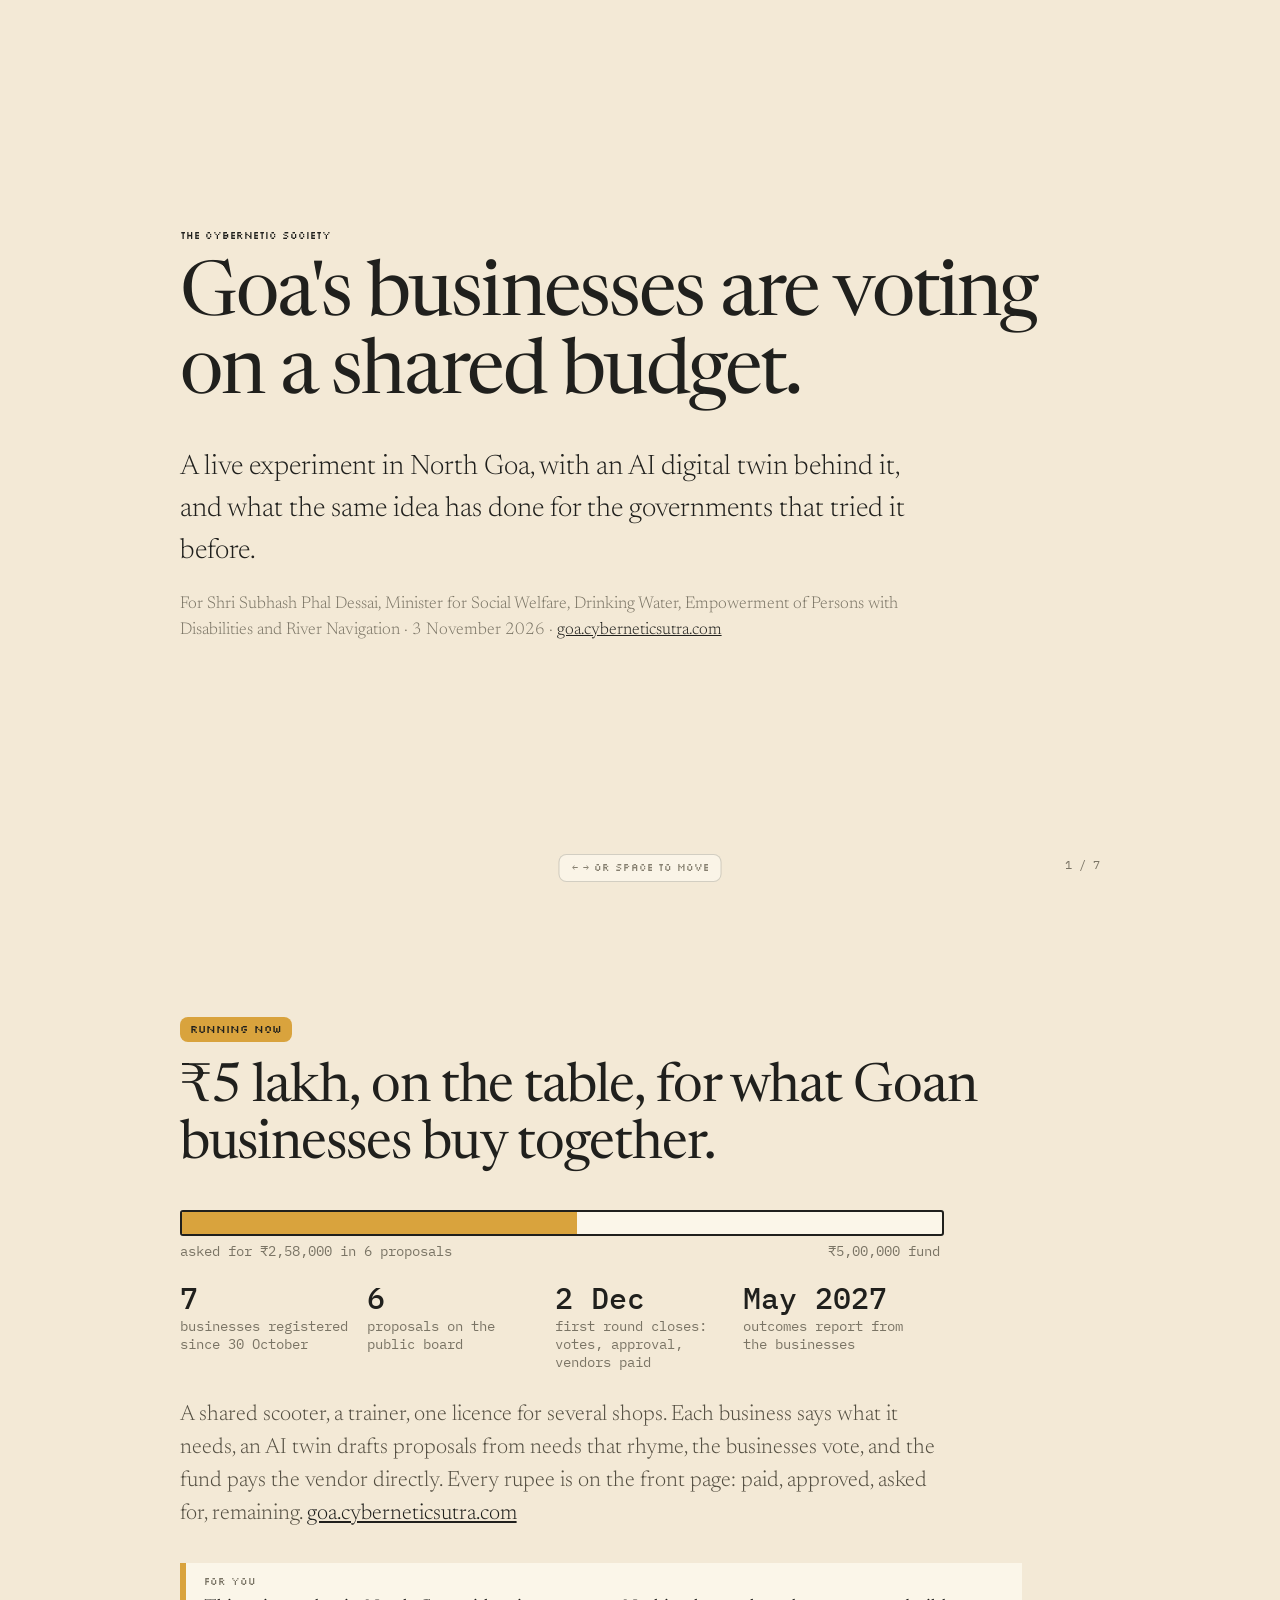
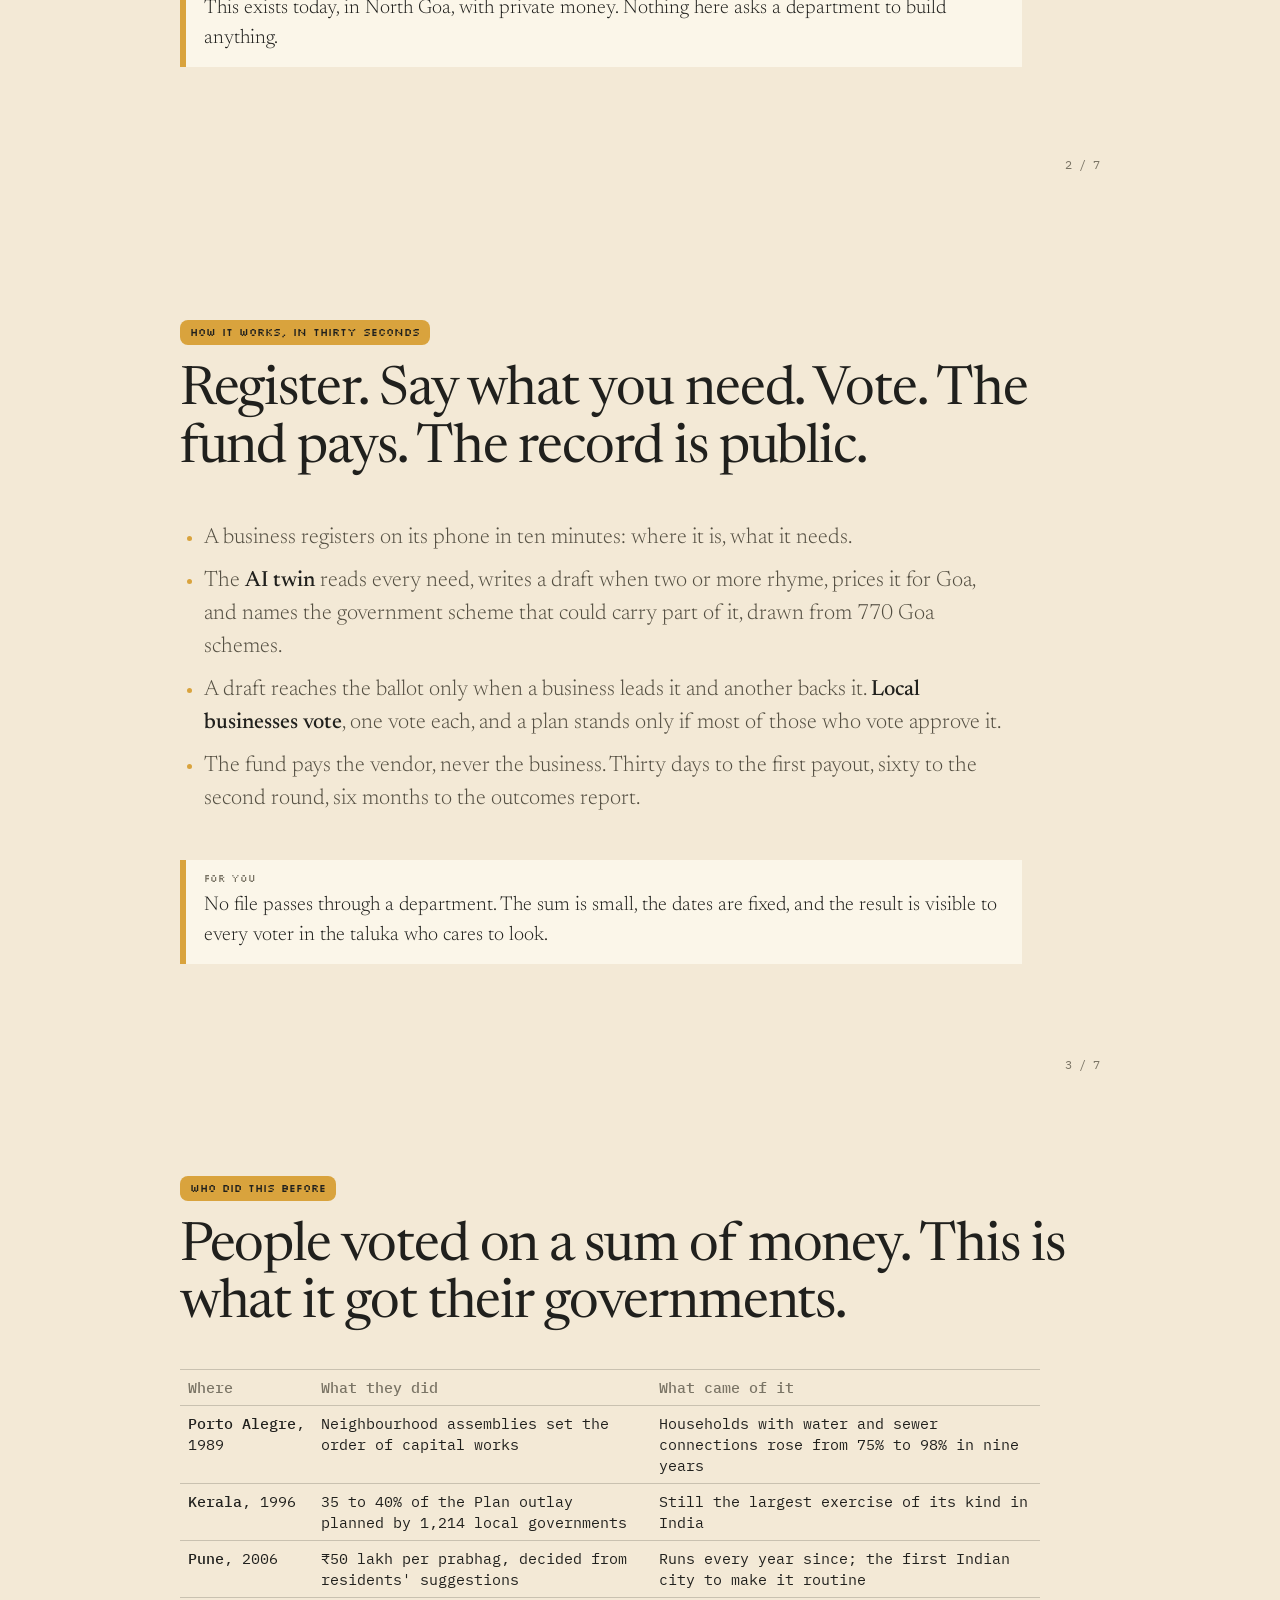
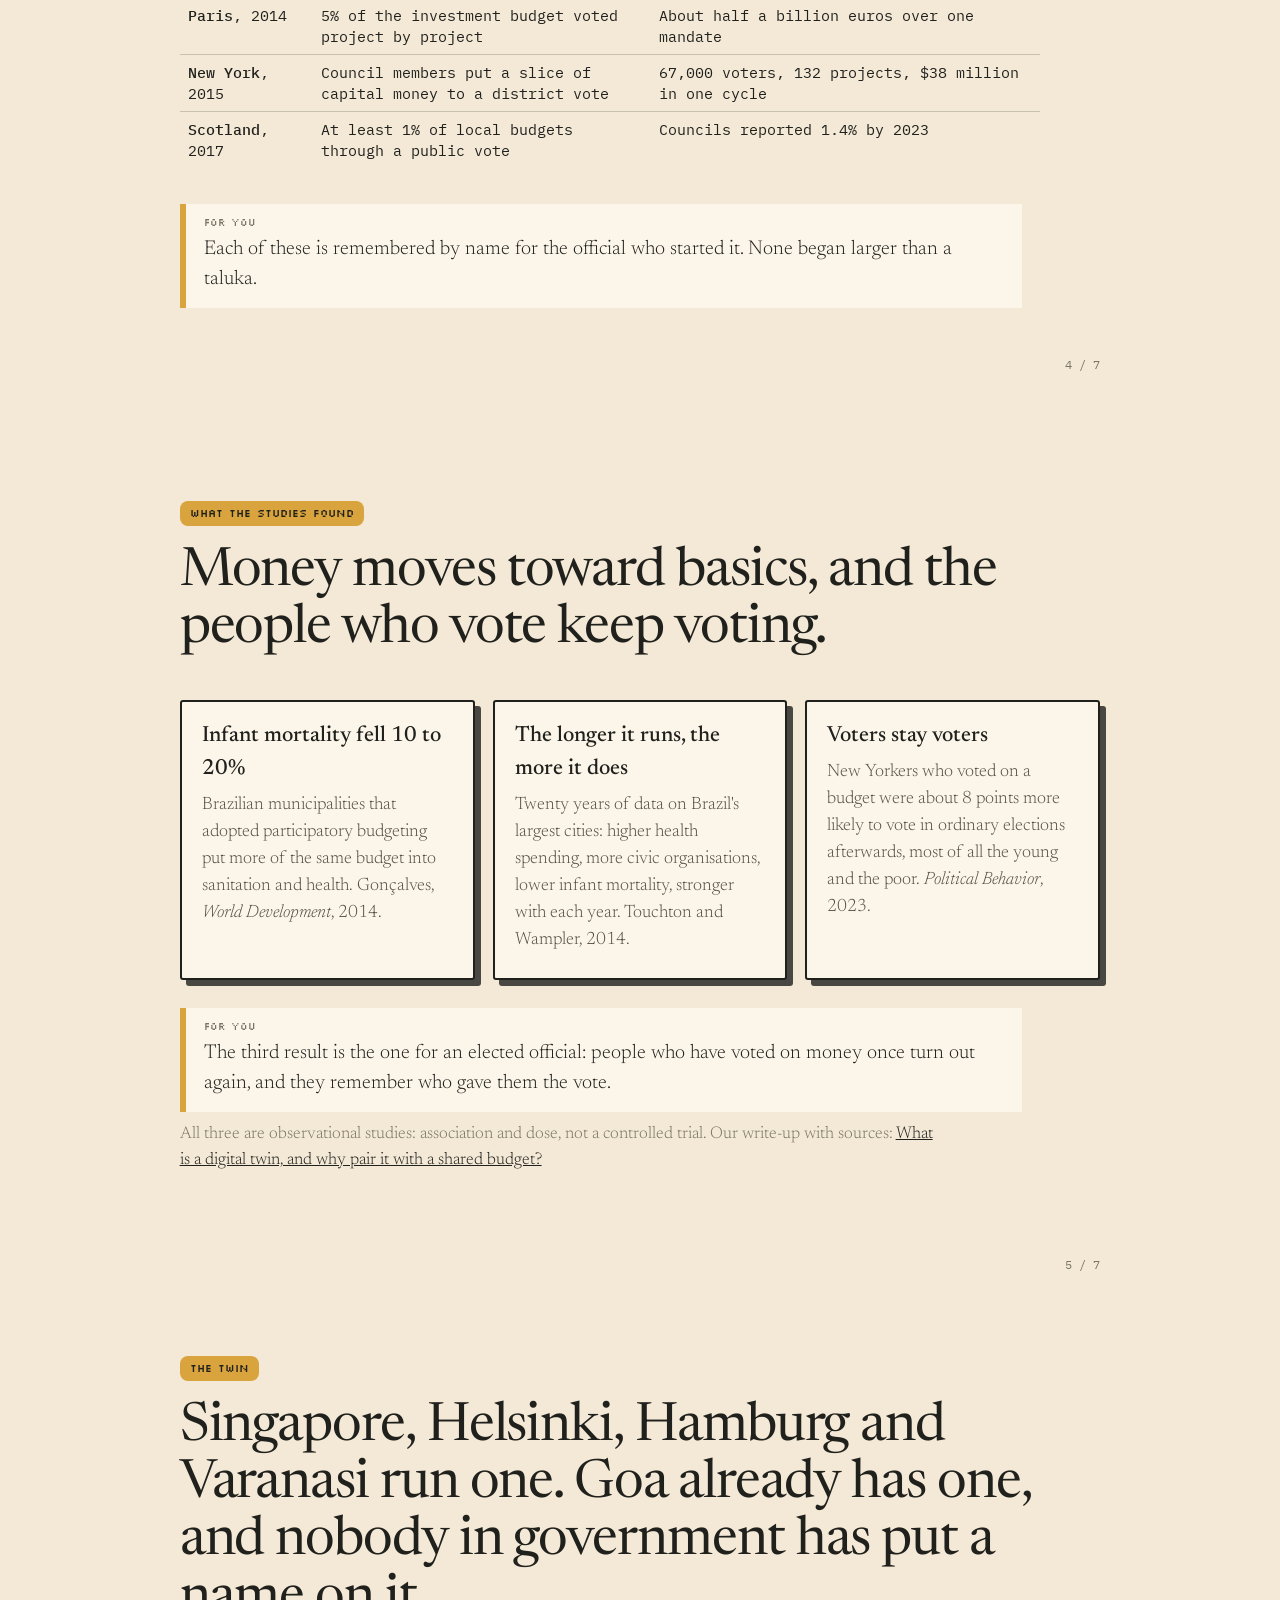
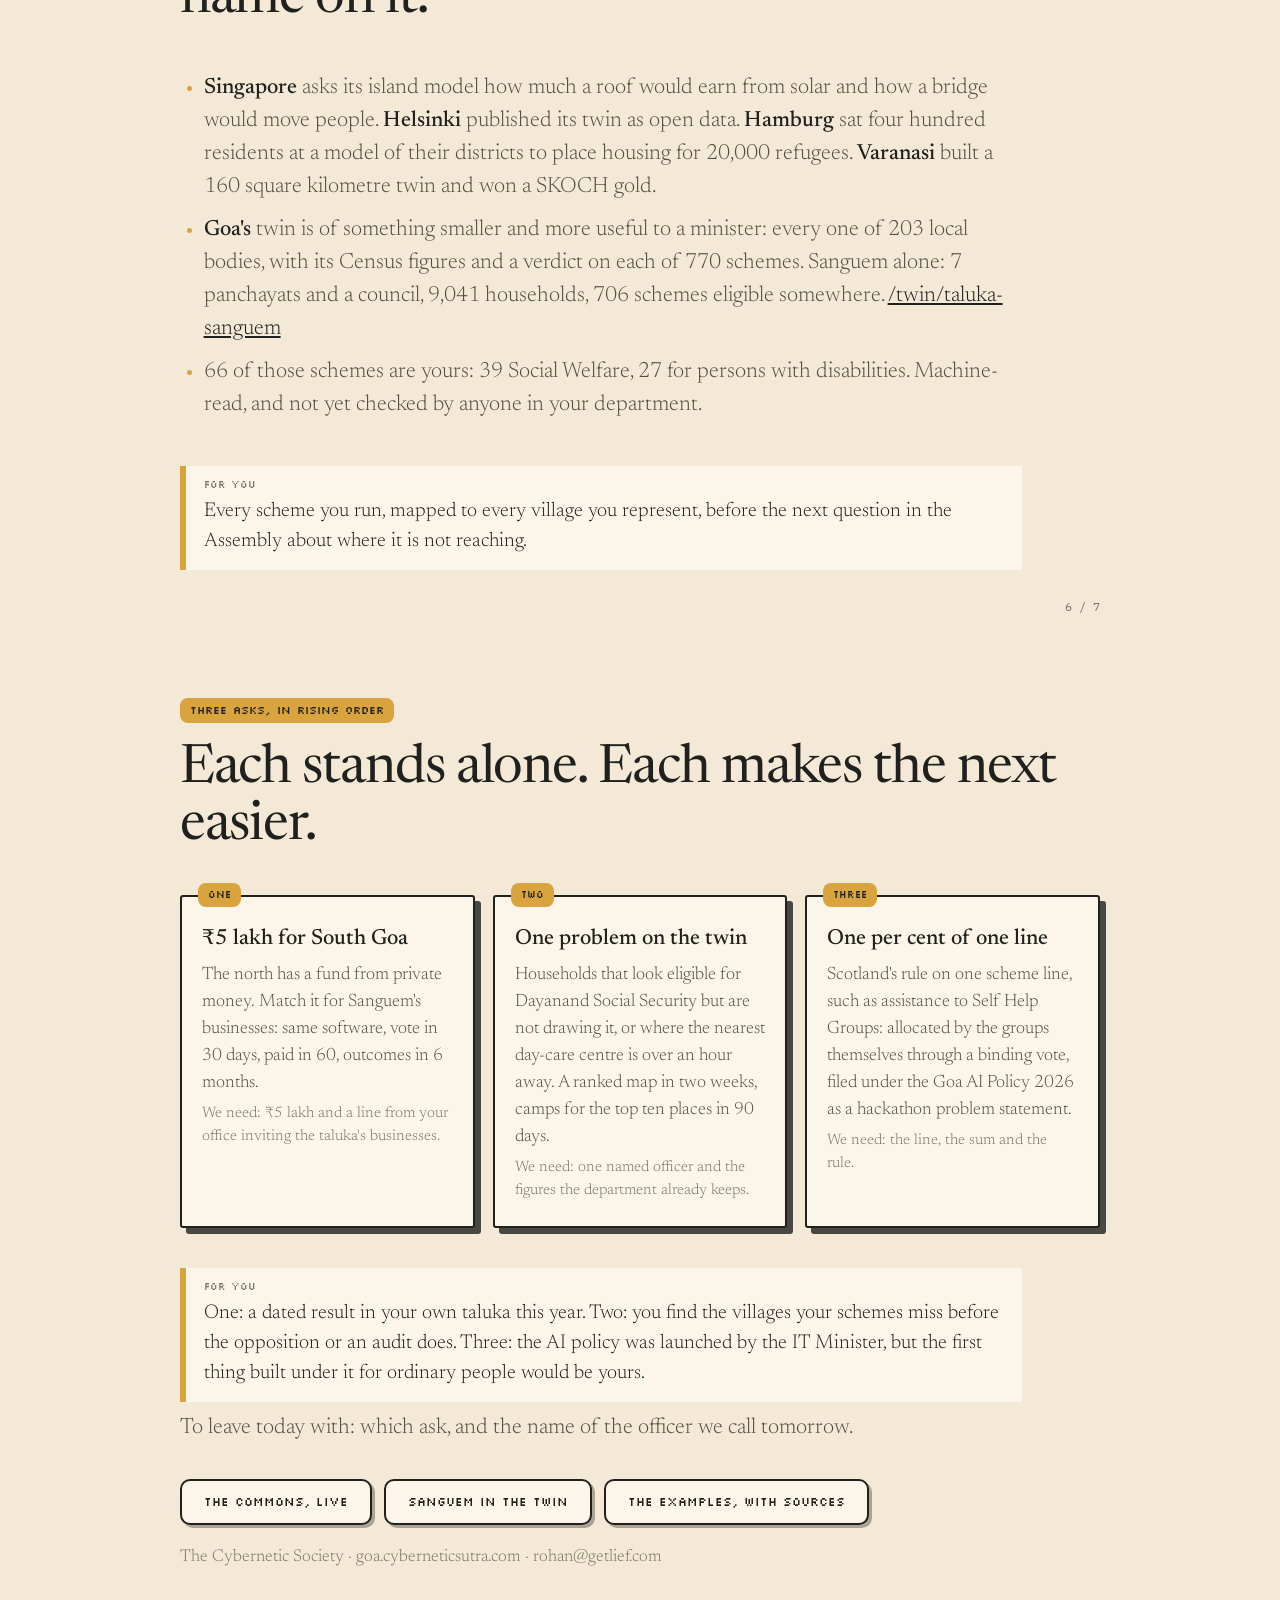
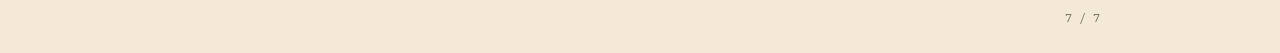
==== commit 1dbd55ad: "three-asks deck: title slide leads with the experiment, not the ask" ====
--- a/node/publicbank/decks/three-asks.html
+++ b/node/publicbank/decks/three-asks.html
@@ -1,5 +1,5 @@
 <!doctype html><html lang=en><head><meta charset=utf-8><meta name=viewport content="width=device-width,initial-scale=1">
-<title>Five lakh in the north, five lakh in the south · The Cybernetic Society</title>
+<title>Goa's businesses vote on a shared budget · The Cybernetic Society</title>
 <meta name=robots content="noindex"><link rel=icon type=image/svg+xml href=/favicon.svg>
 <link rel=preconnect href=https://fonts.googleapis.com><link rel=preconnect href=https://fonts.gstatic.com crossorigin>
 <link rel=stylesheet href="https://fonts.googleapis.com/css2?family=Newsreader:ital,wght@0,300;0,400;0,500;1,400&family=IBM+Plex+Mono:wght@400;500&family=Silkscreen&display=swap">
@@ -36,8 +36,8 @@
 
 <section id=s1>
 <p class=brand><a href='/'>The Cybernetic Society</a></p>
-<h1>Five lakh in the north. Five lakh in the south?</h1>
-<p class=lead>A live experiment in Goa, what it has done for the governments that ran it before, and three things you could put your name to, in rising order.</p>
+<h1>Goa's businesses are voting on a shared budget.</h1>
+<p class=lead>A live experiment in North Goa, with an AI digital twin behind it, and what the same idea has done for the governments that tried it before.</p>
 <p class=muted>For Shri Subhash Phal Dessai, Minister for Social Welfare, Drinking Water, Empowerment of Persons with Disabilities and River Navigation · 3 November 2026 · <a href='https://goa.cyberneticsutra.com'>goa.cyberneticsutra.com</a></p>
 <span class=n>1 / 7</span></section>
 
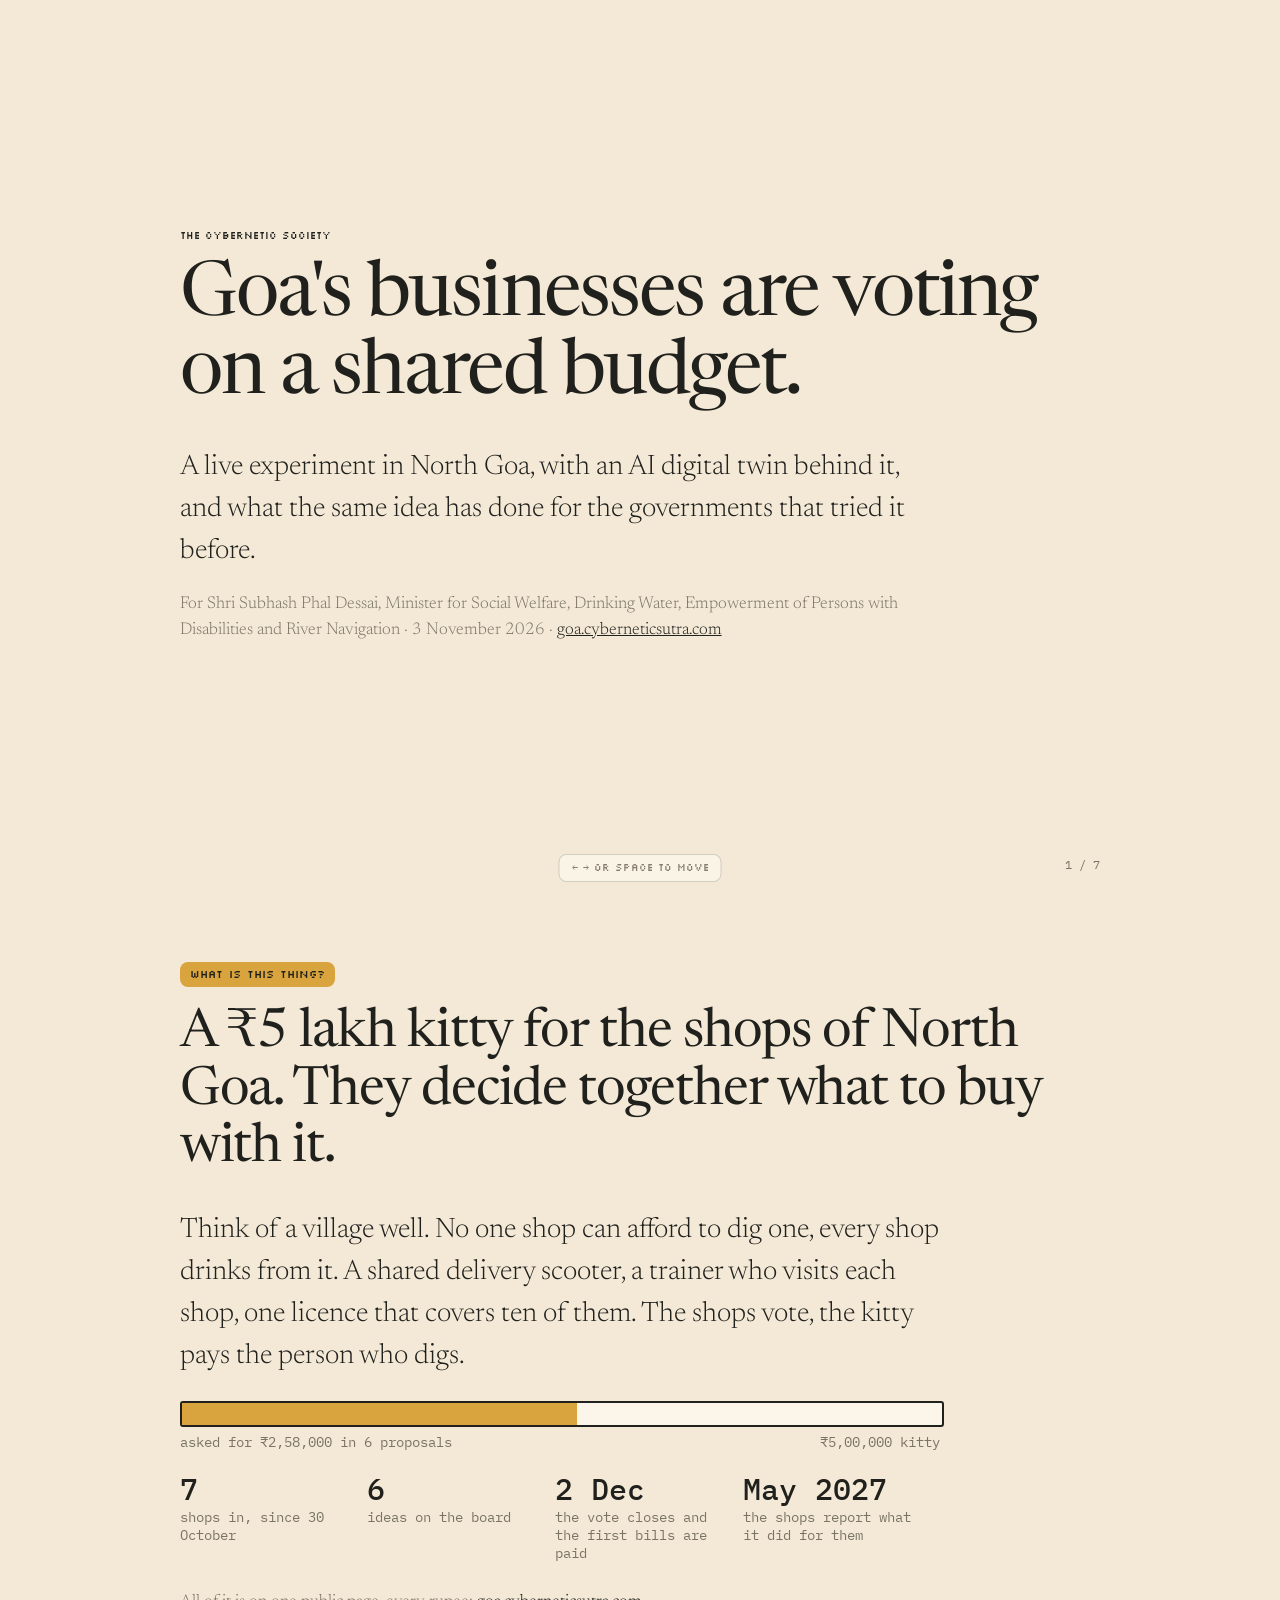
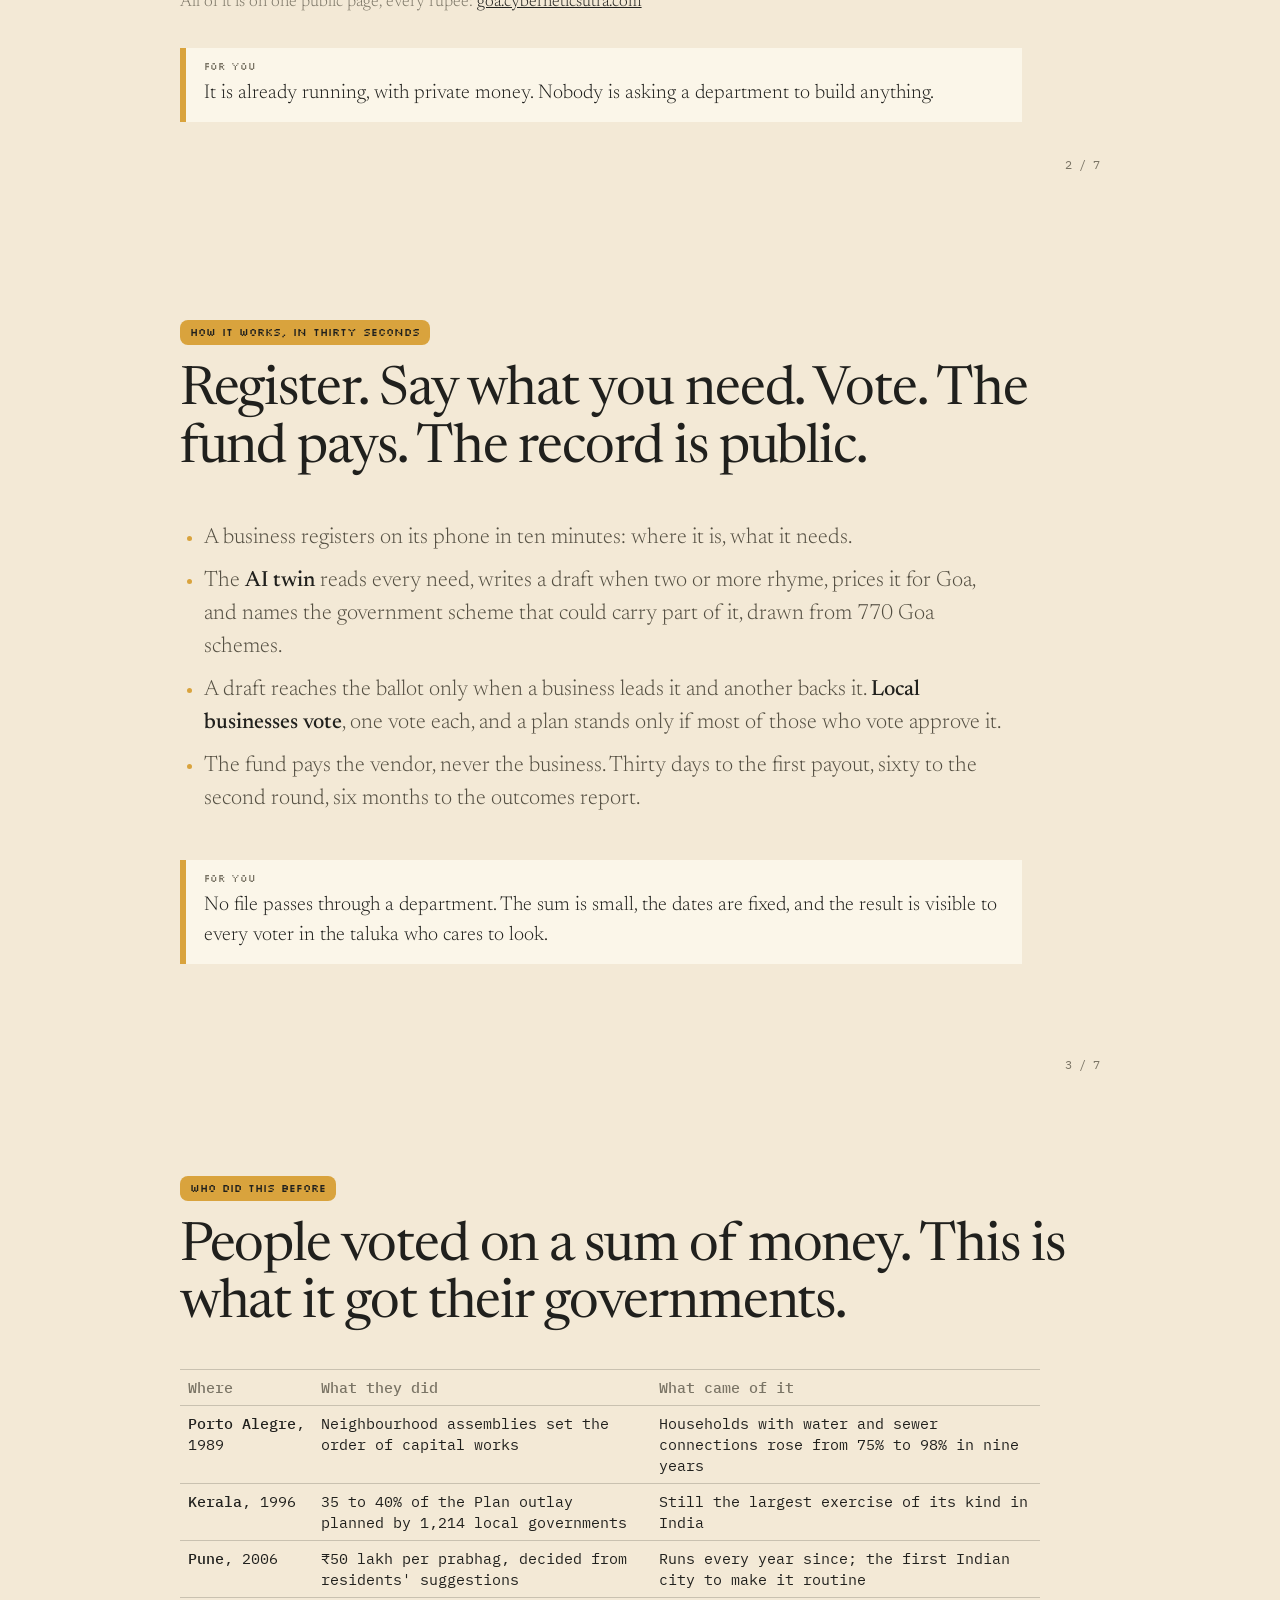
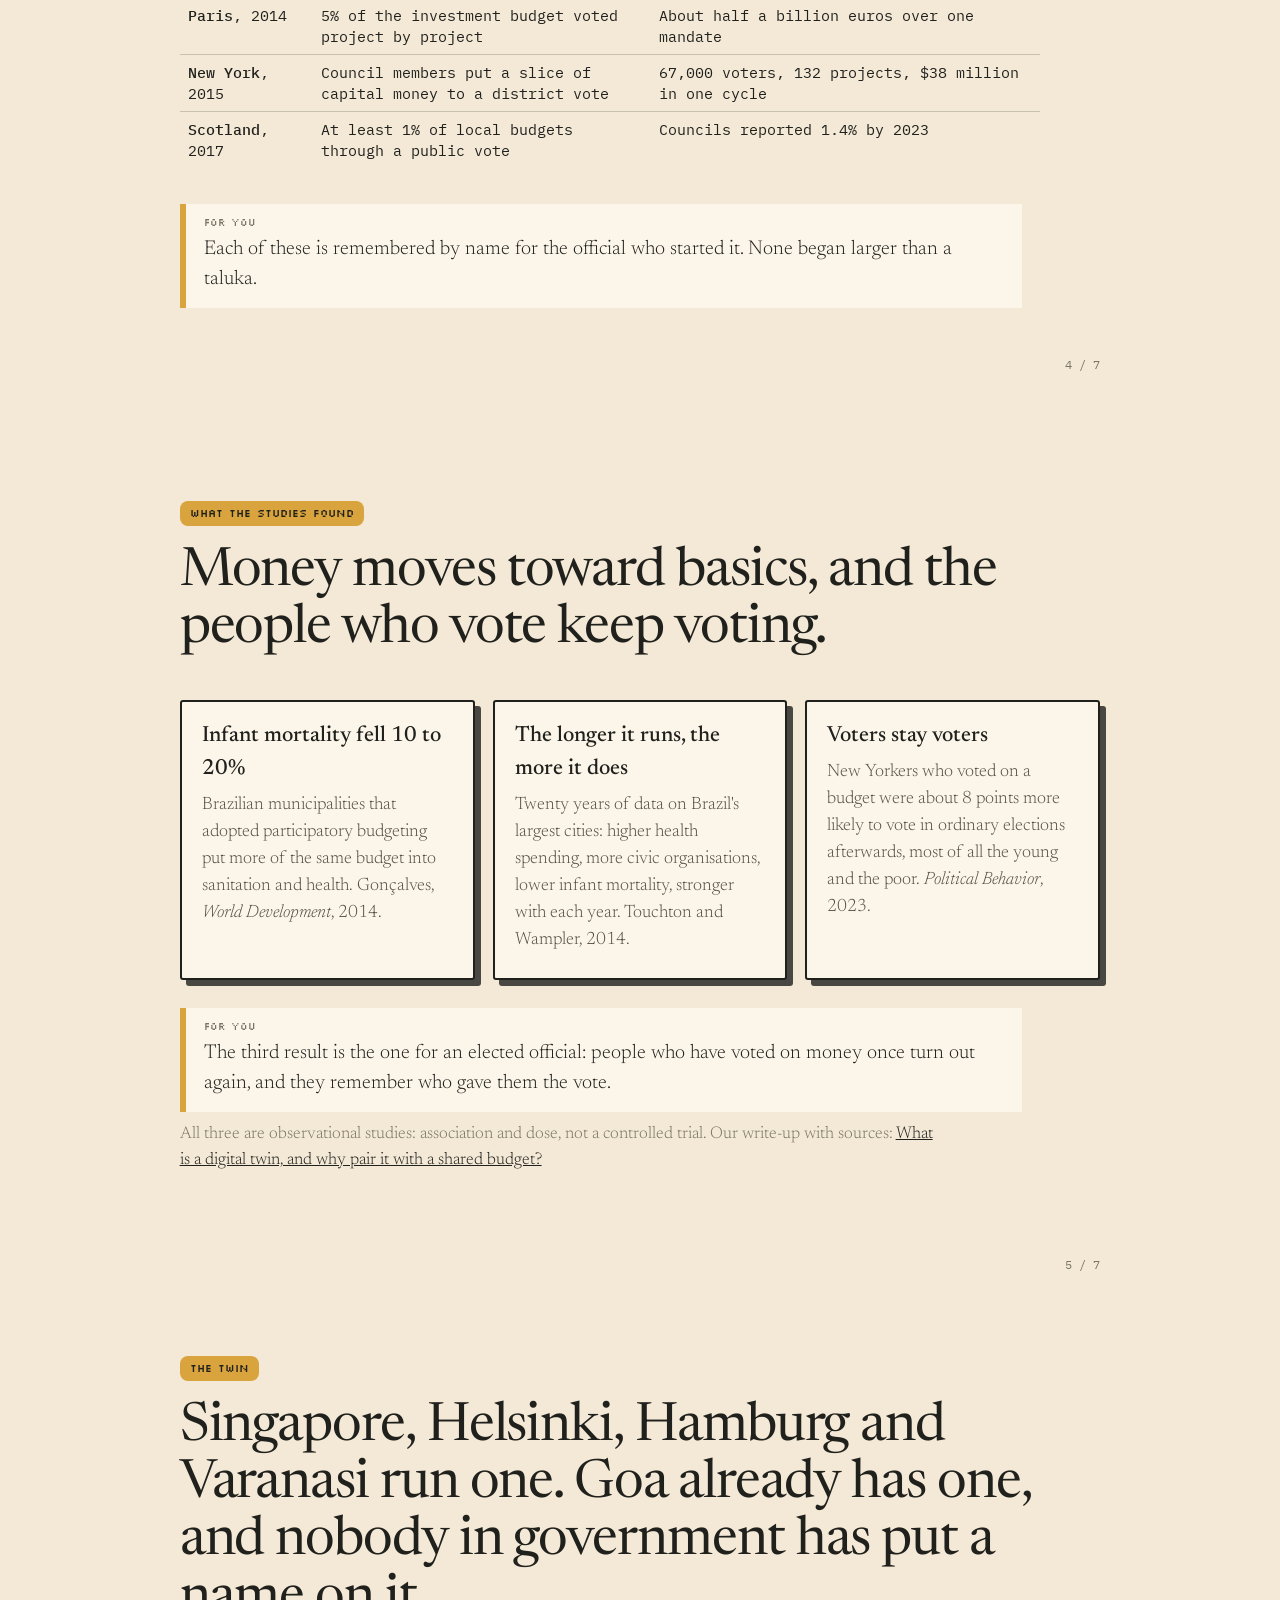
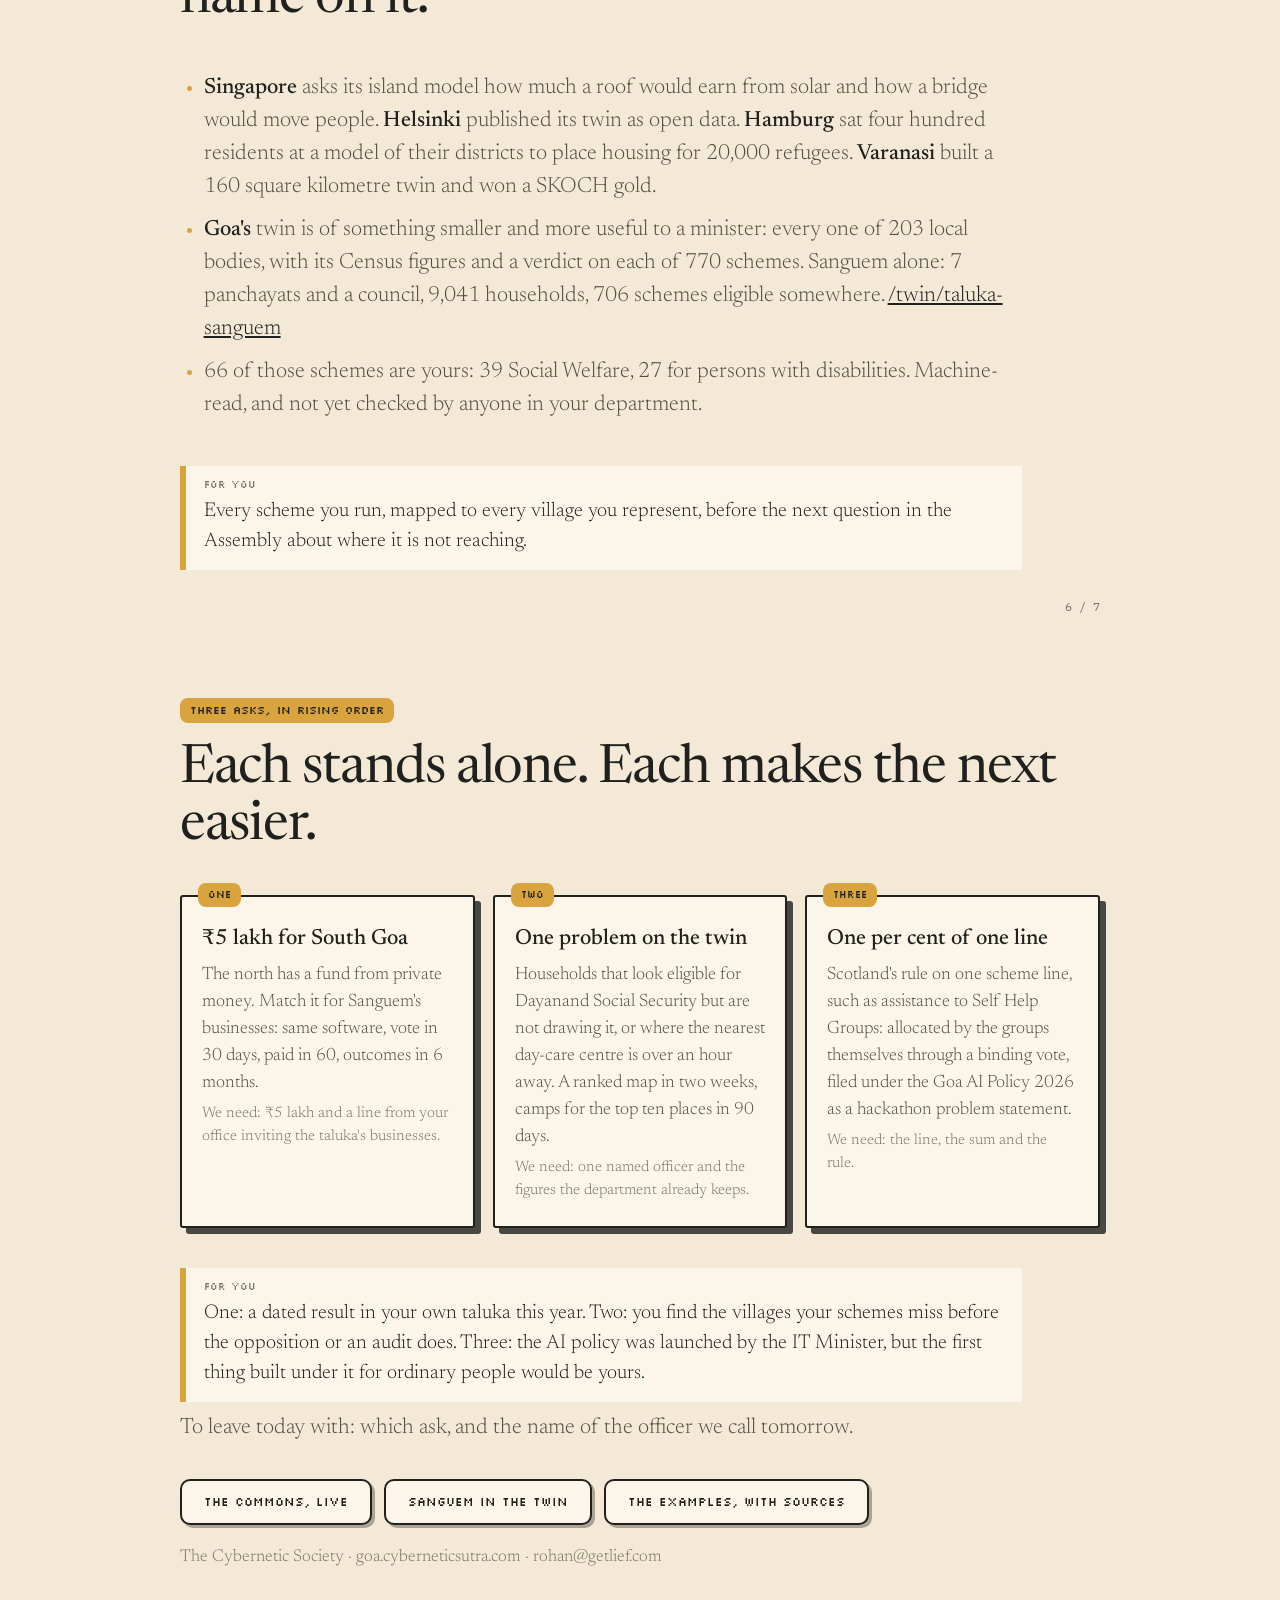
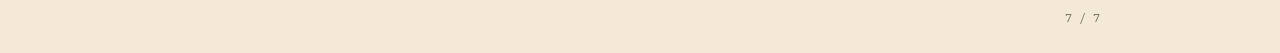
==== commit ac811b10: "three-asks deck: slide 2 in plain words, the village-well metaphor" ====
--- a/node/publicbank/decks/three-asks.html
+++ b/node/publicbank/decks/three-asks.html
@@ -42,17 +42,18 @@
 <span class=n>1 / 7</span></section>
 
 <section id=s2>
-<span class=k>Running now</span>
-<h2>₹5 lakh, on the table, for what Goan businesses buy together.</h2>
-<div class=bar><i></i></div><div class=lv><span>asked for ₹2,58,000 in 6 proposals</span><span>₹5,00,000 fund</span></div>
+<span class=k>What is this thing?</span>
+<h2>A ₹5 lakh kitty for the shops of North Goa. They decide together what to buy with it.</h2>
+<p class=lead>Think of a village well. No one shop can afford to dig one, every shop drinks from it. A shared delivery scooter, a trainer who visits each shop, one licence that covers ten of them. The shops vote, the kitty pays the person who digs.</p>
+<div class=bar><i></i></div><div class=lv><span>asked for ₹2,58,000 in 6 proposals</span><span>₹5,00,000 kitty</span></div>
 <div class=facts>
-<div><b>7</b>businesses registered since 30 October</div>
-<div><b>6</b>proposals on the public board</div>
-<div><b>2 Dec</b>first round closes: votes, approval, vendors paid</div>
-<div><b>May 2027</b>outcomes report from the businesses</div>
+<div><b>7</b>shops in, since 30 October</div>
+<div><b>6</b>ideas on the board</div>
+<div><b>2 Dec</b>the vote closes and the first bills are paid</div>
+<div><b>May 2027</b>the shops report what it did for them</div>
 </div>
-<p>A shared scooter, a trainer, one licence for several shops. Each business says what it needs, an AI twin drafts proposals from needs that rhyme, the businesses vote, and the fund pays the vendor directly. Every rupee is on the front page: paid, approved, asked for, remaining. <a href='/'>goa.cyberneticsutra.com</a></p>
-<div class=you><b>For you</b>This exists today, in North Goa, with private money. Nothing here asks a department to build anything.</div>
+<p class=muted>All of it is on one public page, every rupee: <a href='/'>goa.cyberneticsutra.com</a></p>
+<div class=you><b>For you</b>It is already running, with private money. Nobody is asking a department to build anything.</div>
 <span class=n>2 / 7</span></section>
 
 <section id=s3>
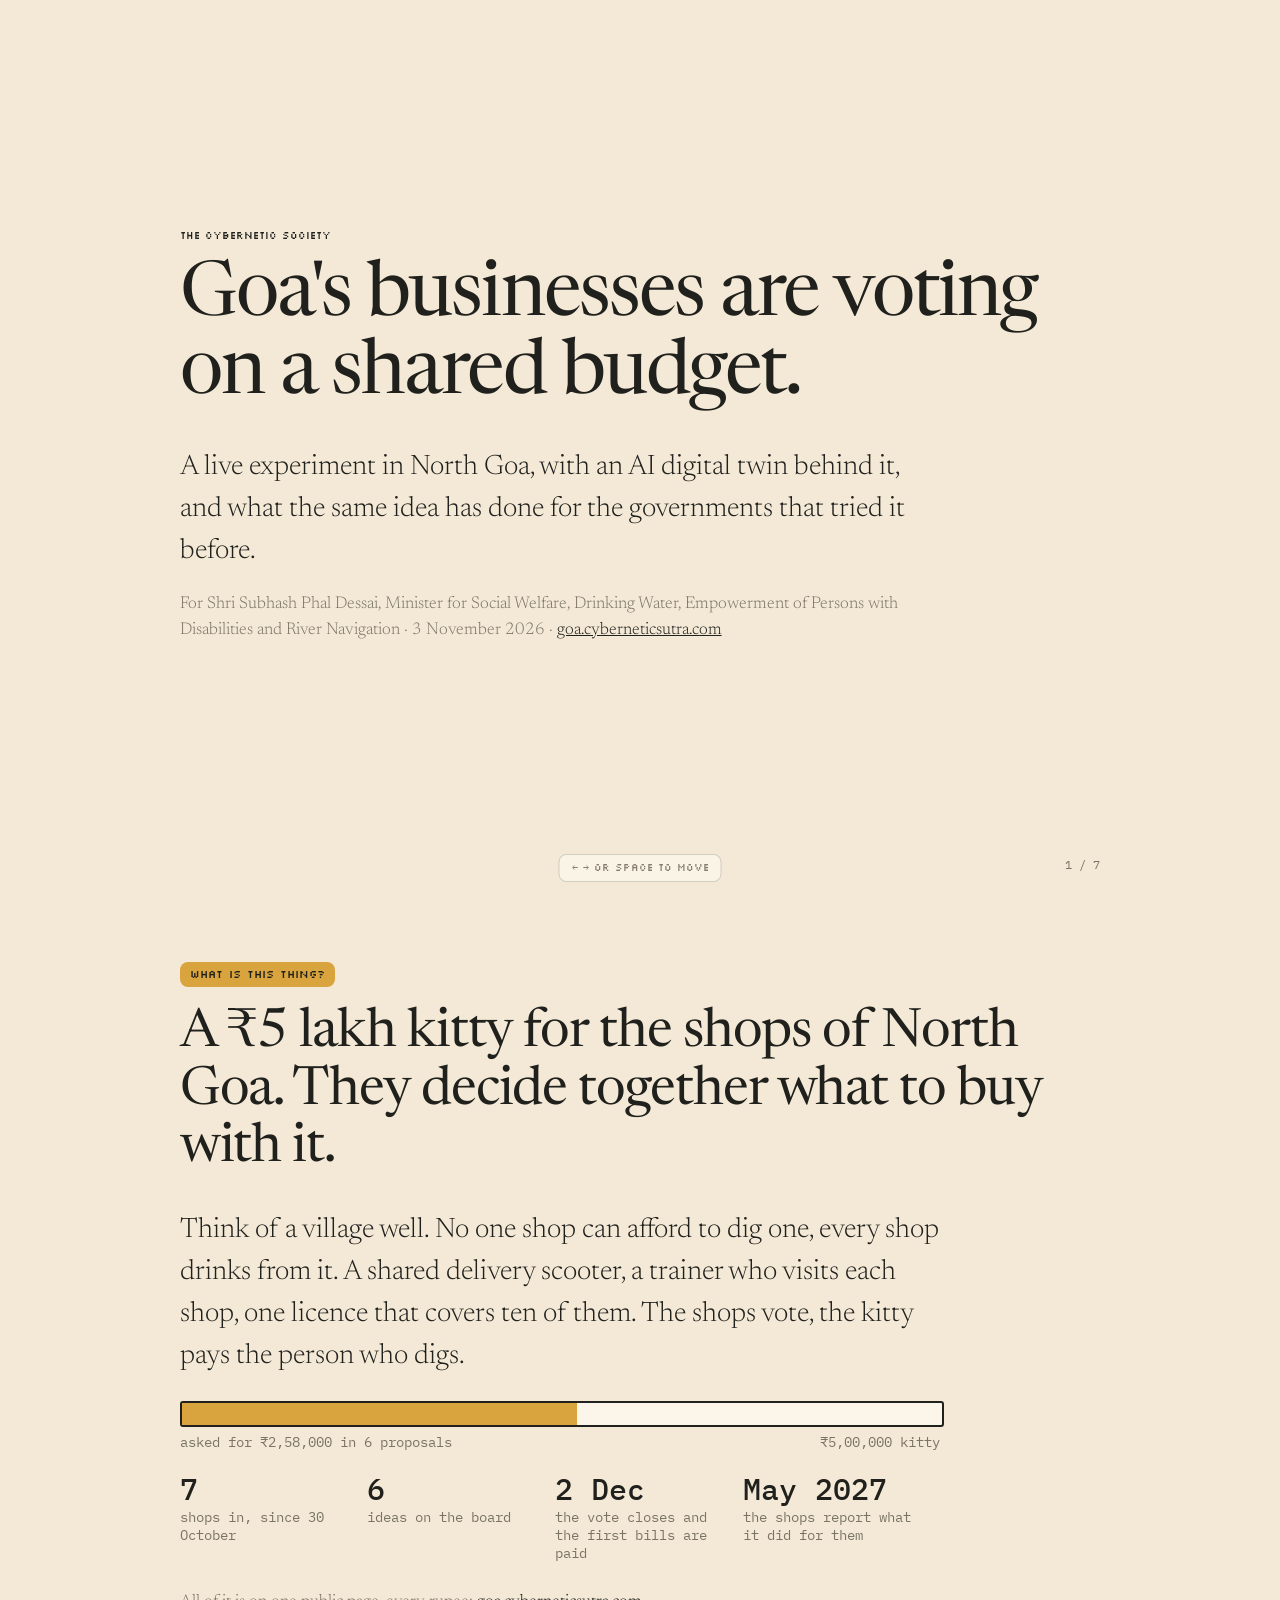
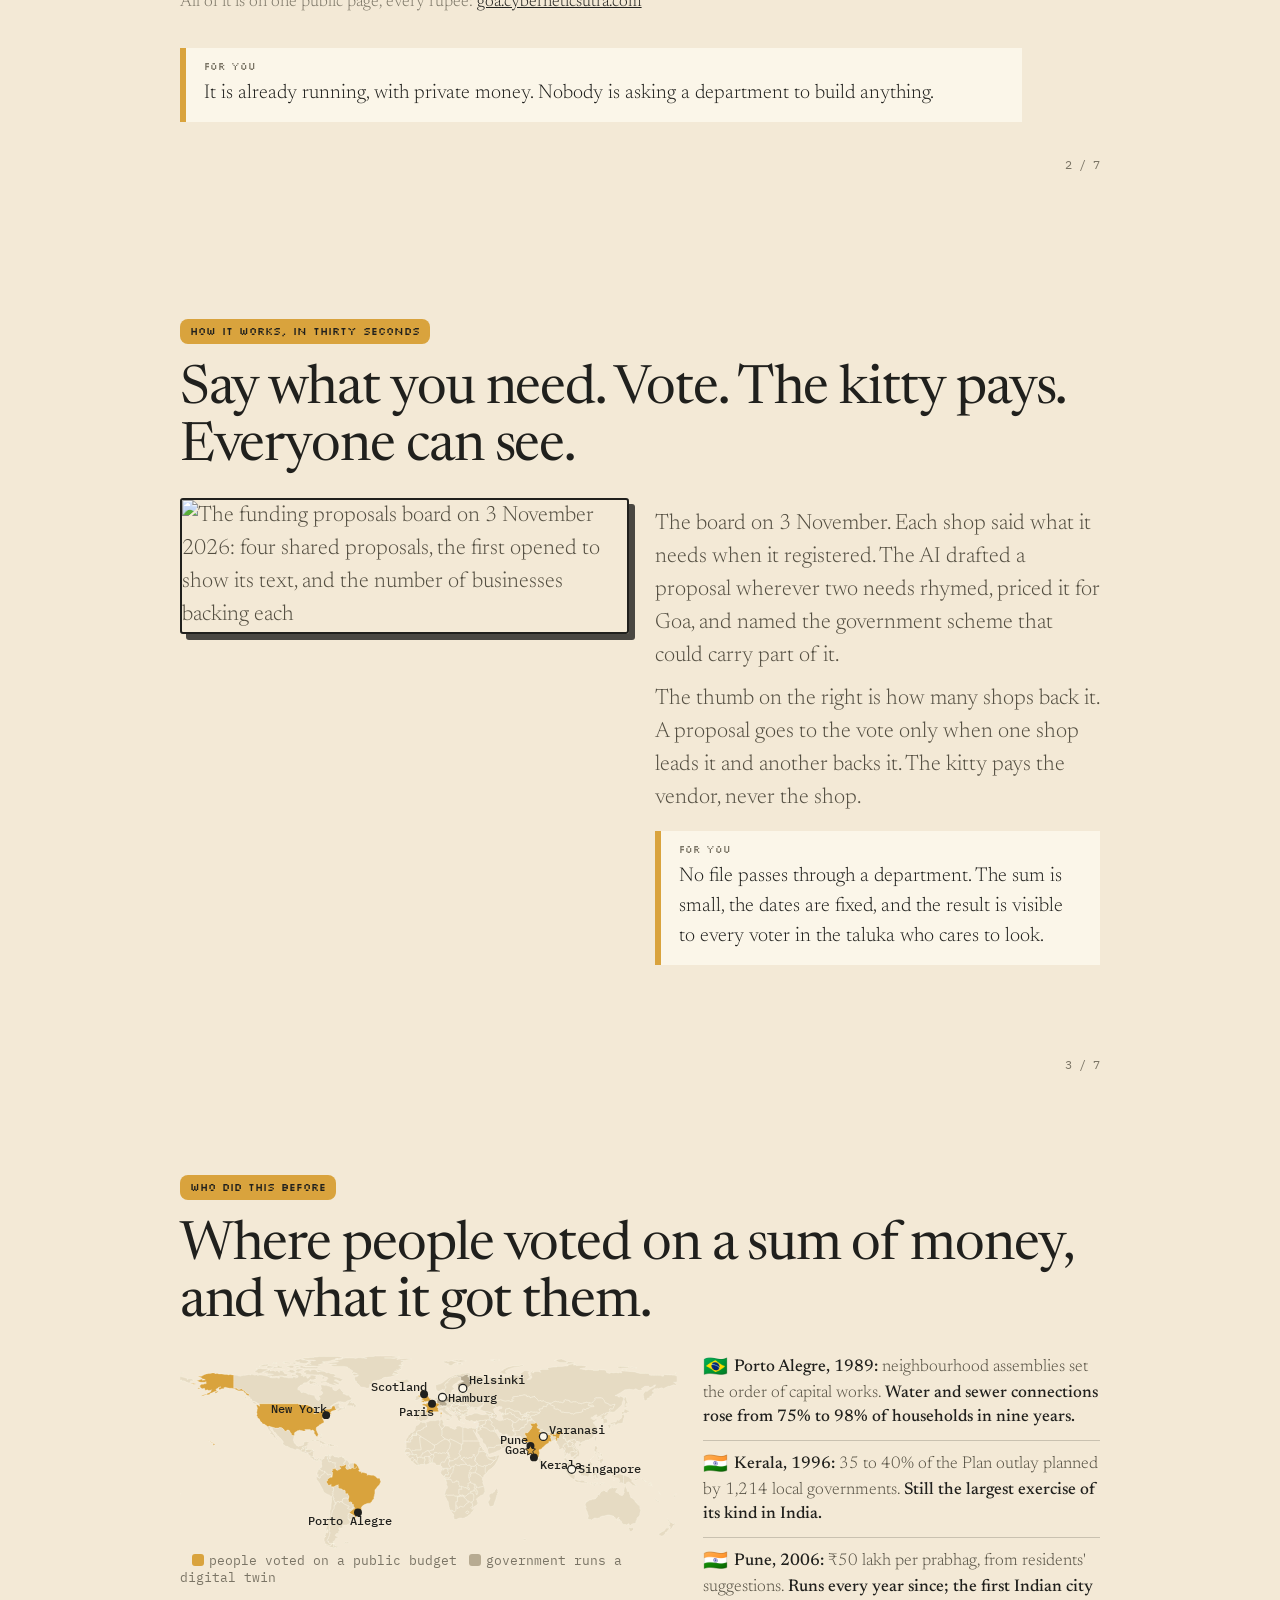
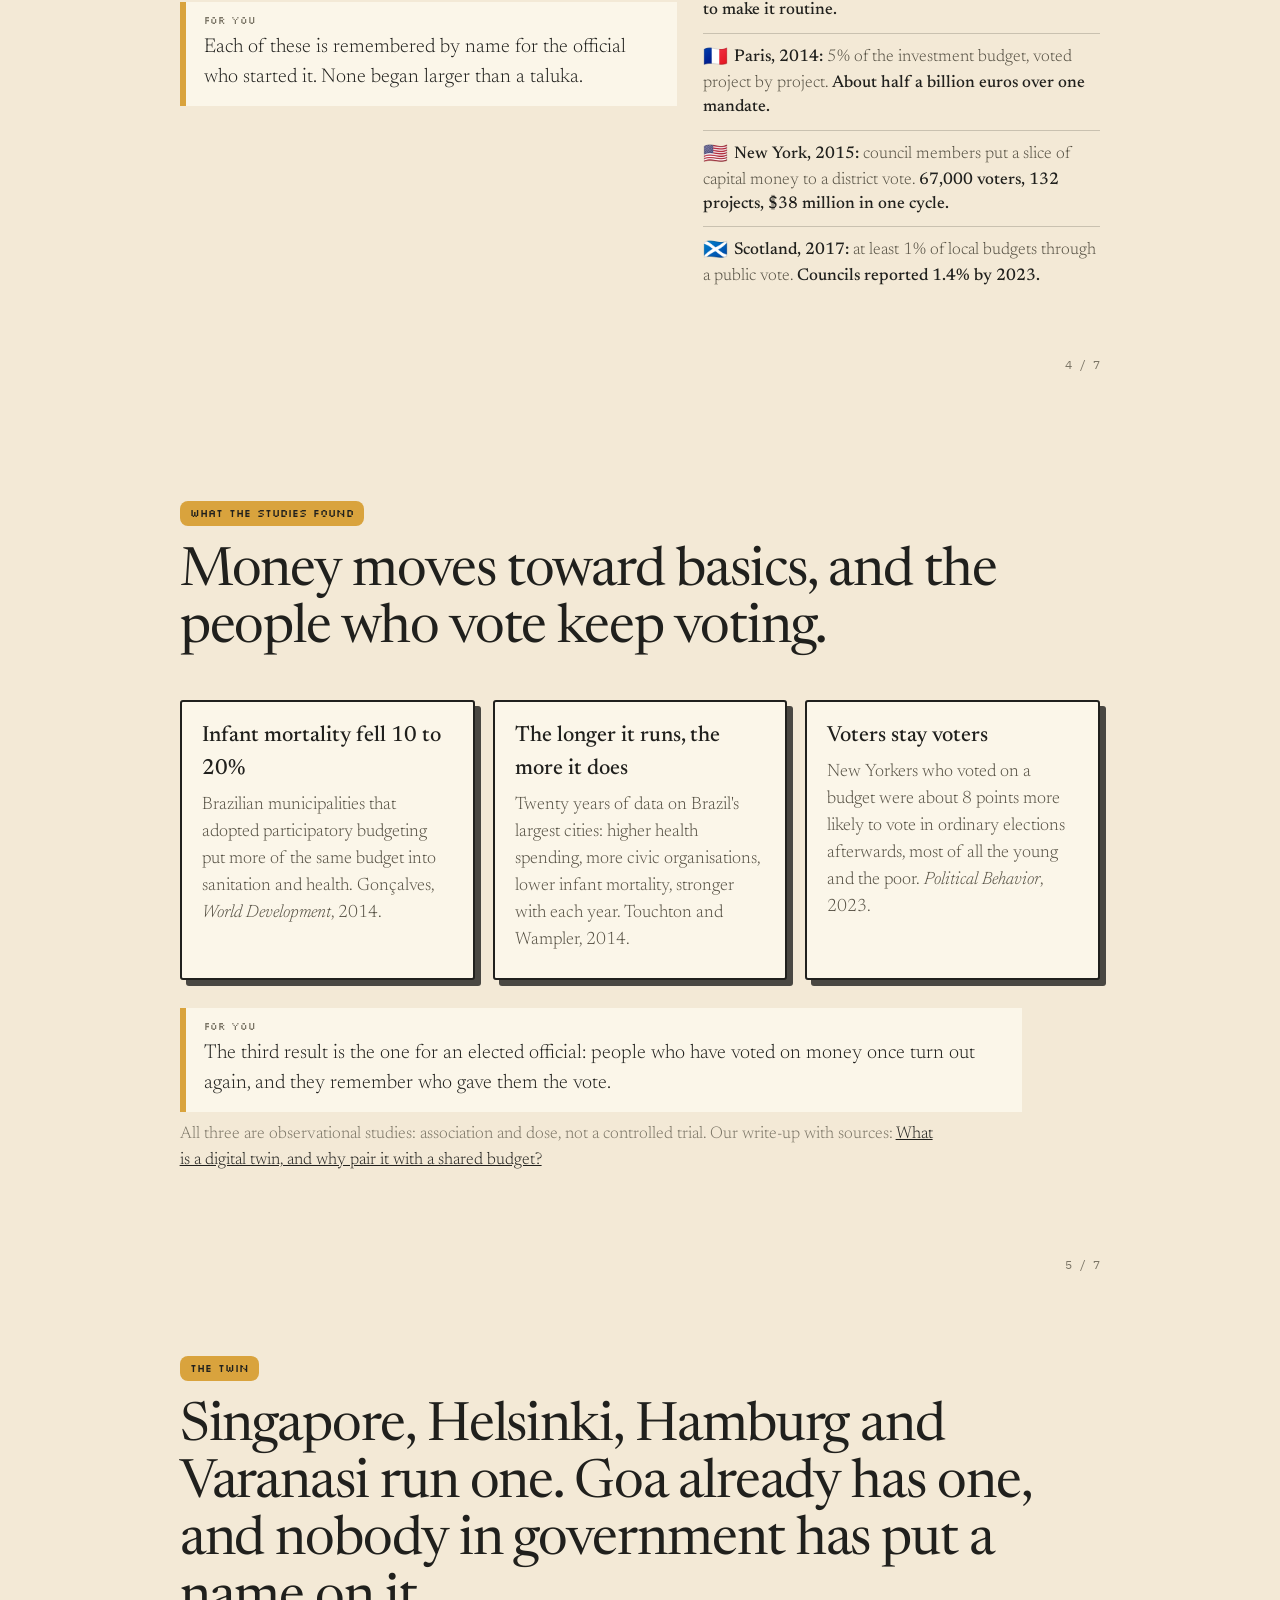
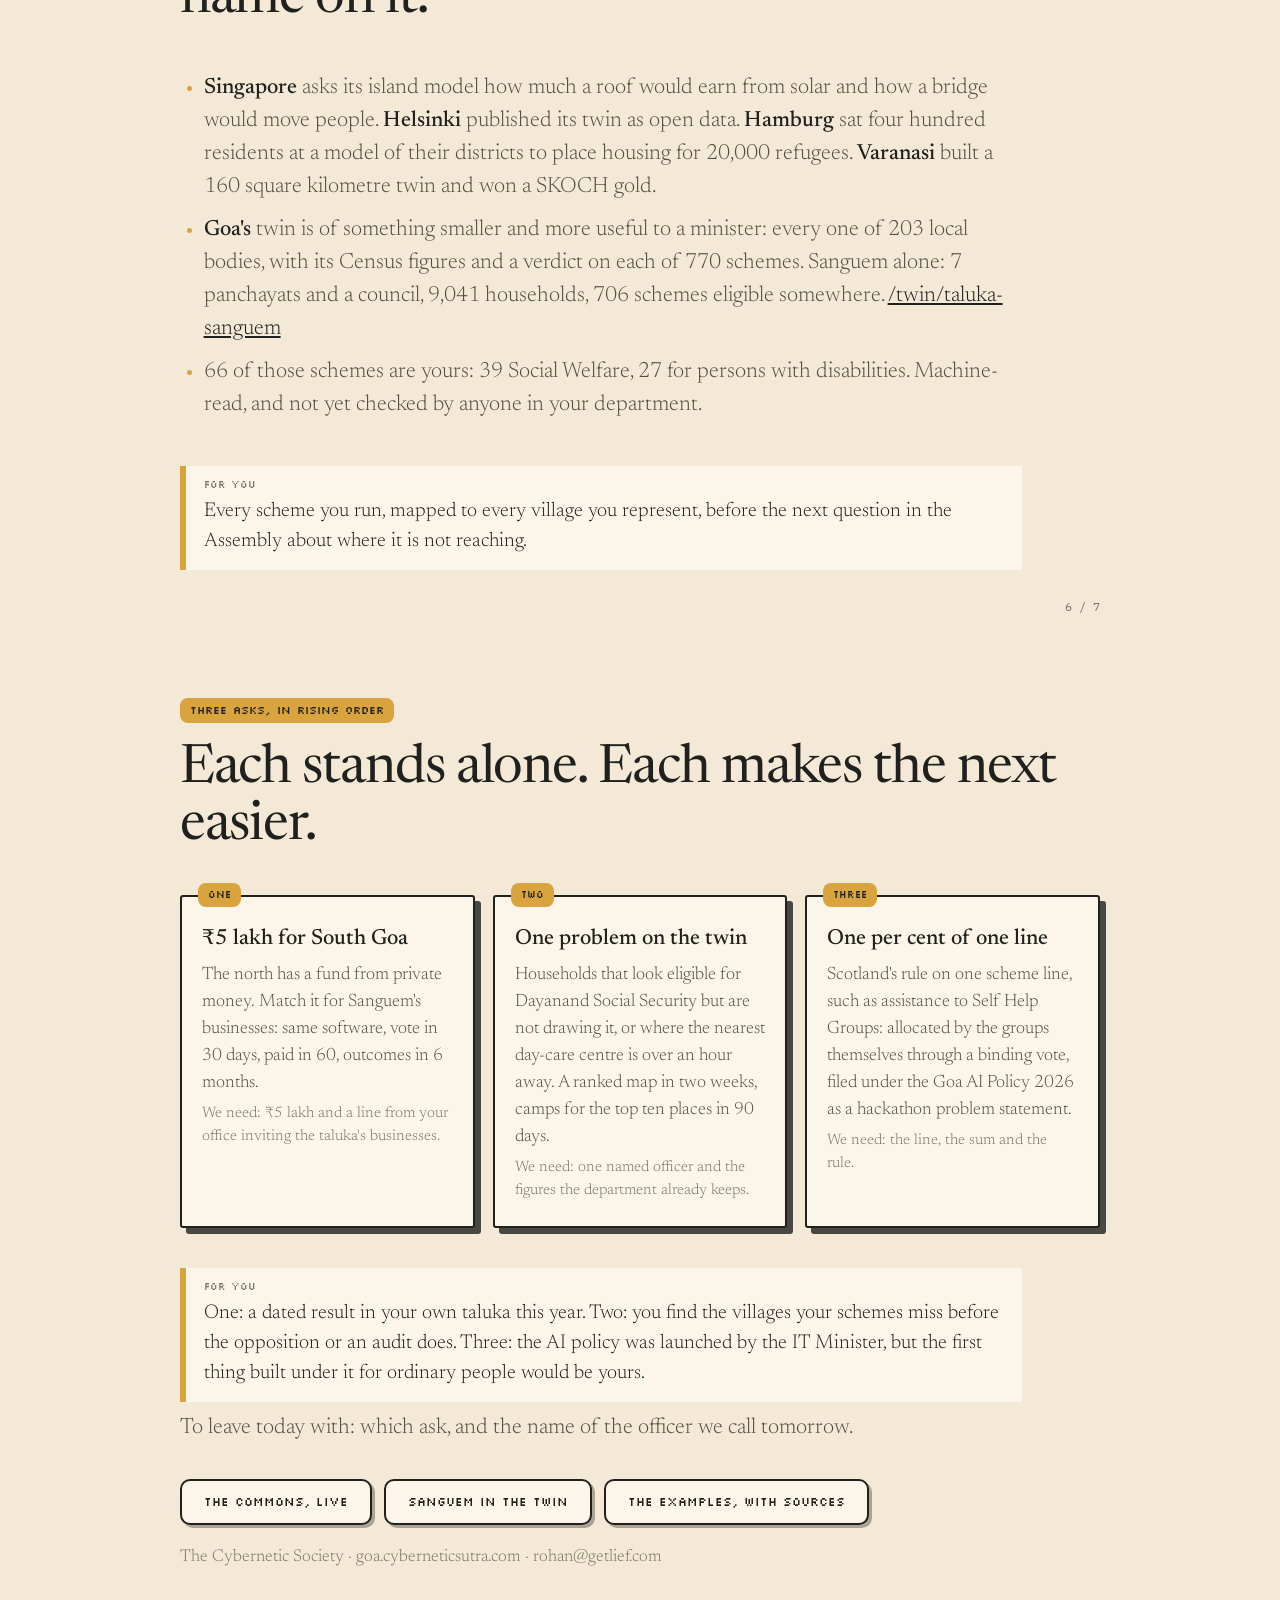
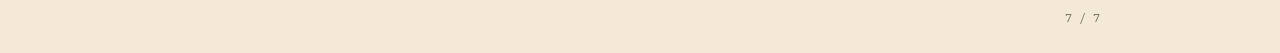
==== commit b5afa347: "three-asks deck: the live board screenshot on slide 3 (served from /deck/assets), a world map of who" ====
--- a/node/publicbank/decks/three-asks.html
+++ b/node/publicbank/decks/three-asks.html
@@ -32,6 +32,10 @@
 .you{margin:22px 0 0;padding:14px 18px;border-left:6px solid var(--gold);background:var(--card);max-width:800px;font-size:20px;color:var(--ink)}.you b{font:400 10px/1 Silkscreen,'IBM Plex Mono',monospace;text-transform:uppercase;display:block;margin-bottom:6px;color:var(--muted)}
 .asks{display:grid;grid-template-columns:repeat(auto-fit,minmax(230px,1fr));gap:18px;margin:18px 0}.asks .card{position:relative;padding-top:26px;font-size:18px}.asks .card p.muted{font-size:15px}.asks .card i{position:absolute;top:-14px;left:16px;font:400 10px/1 Silkscreen,'IBM Plex Mono',monospace;text-transform:uppercase;background:var(--gold);padding:7px 10px;border-radius:8px;font-style:normal;color:var(--ink)}
 .bar{display:flex;height:22px;border:2px solid var(--ink);border-radius:3px;overflow:hidden;max-width:760px;margin:14px 0 6px;background:var(--card)}.bar i{display:block;background:var(--gold);width:52%}.lv{font:400 14px 'IBM Plex Mono',monospace;color:var(--muted);max-width:760px;display:flex;justify-content:space-between}
+.shot{margin:14px 0 4px;max-width:720px}.shot img{width:100%;height:auto;display:block;border:2px solid var(--ink);border-radius:3px;box-shadow:6px 6px 0 #20201dcc}.shot figcaption{font:400 15px/1.45 'IBM Plex Mono',monospace;color:var(--muted);margin-top:12px}
+.world{width:100%;max-width:860px;max-height:300px;display:block;margin:4px 0 2px}.world .land{fill:#e6dbc3;stroke:#fbf6e9;stroke-width:.6}.world path.pb{fill:var(--gold);stroke:#fbf6e9;stroke-width:.6}.world path.twin{fill:#b7ab92;stroke:#fbf6e9;stroke-width:.6}.world circle.pb{fill:var(--ink)}.world circle.tw{fill:#fbf6e9;stroke:var(--ink);stroke-width:2.5}.world text{font:500 24px 'IBM Plex Mono',monospace;fill:var(--ink)}.world .goa{fill:var(--gold);stroke:var(--ink);stroke-width:2}.world text.g{font-weight:500}
+.legend{font:400 13px 'IBM Plex Mono',monospace;color:var(--muted);margin:0 0 8px}.legend i{display:inline-block;width:12px;height:12px;border-radius:3px;vertical-align:-1px;margin:0 5px 0 12px}.flag{font-size:22px;margin-right:6px;vertical-align:-2px}
+.two{display:grid;grid-template-columns:1fr 1fr;gap:30px;align-items:start}.two.map{grid-template-columns:1.25fr 1fr;gap:26px}.cases{list-style:none;padding:0;margin:0}.cases li{margin:0 0 10px;padding:0 0 10px;border-bottom:1px solid var(--line);font-size:17px;line-height:1.4}.cases li:last-child{border:0}.cases .flag{font-size:20px}.two .you{margin-top:16px}.two .shot{margin-top:0}.two .world{max-height:none;margin:0}.two table{margin:0}.two td{padding:5px 6px}.two td .what{display:block;font-size:12px;line-height:1.35;color:var(--muted);margin-top:2px}@media(max-width:860px){.two{grid-template-columns:1fr}}@media(max-width:600px){.world{max-height:none}}
 </style></head><body>
 
 <section id=s1>
@@ -58,29 +62,20 @@
 
 <section id=s3>
 <span class=k>How it works, in thirty seconds</span>
-<h2>Register. Say what you need. Vote. The fund pays. The record is public.</h2>
-<ul>
-<li>A business registers on its phone in ten minutes: where it is, what it needs.</li>
-<li>The <b>AI twin</b> reads every need, writes a draft when two or more rhyme, prices it for Goa, and names the government scheme that could carry part of it, drawn from 770 Goa schemes.</li>
-<li>A draft reaches the ballot only when a business leads it and another backs it. <b>Local businesses vote</b>, one vote each, and a plan stands only if most of those who vote approve it.</li>
-<li>The fund pays the vendor, never the business. Thirty days to the first payout, sixty to the second round, six months to the outcomes report.</li>
-</ul>
-<div class=you><b>For you</b>No file passes through a department. The sum is small, the dates are fixed, and the result is visible to every voter in the taluka who cares to look.</div>
+<h2>Say what you need. Vote. The kitty pays. Everyone can see.</h2>
+<div class=two><figure class=shot><img src='/deck/assets/board-3nov.png' alt='The funding proposals board on 3 November 2026: four shared proposals, the first opened to show its text, and the number of businesses backing each'></figure>
+<div><p>The board on 3 November. Each shop said what it needs when it registered. The AI drafted a proposal wherever two needs rhymed, priced it for Goa, and named the government scheme that could carry part of it.</p>
+<p>The thumb on the right is how many shops back it. A proposal goes to the vote only when one shop leads it and another backs it. The kitty pays the vendor, never the shop.</p>
+<div class=you><b>For you</b>No file passes through a department. The sum is small, the dates are fixed, and the result is visible to every voter in the taluka who cares to look.</div></div></div>
 <span class=n>3 / 7</span></section>
 
 <section id=s4>
 <span class=k>Who did this before</span>
-<h2>People voted on a sum of money. This is what it got their governments.</h2>
-<table>
-<thead><tr><th>Where</th><th>What they did</th><th>What came of it</th></tr></thead>
-<tr><td><b>Porto Alegre</b>, 1989</td><td>Neighbourhood assemblies set the order of capital works</td><td>Households with water and sewer connections rose from 75% to 98% in nine years</td></tr>
-<tr><td><b>Kerala</b>, 1996</td><td>35 to 40% of the Plan outlay planned by 1,214 local governments</td><td>Still the largest exercise of its kind in India</td></tr>
-<tr><td><b>Pune</b>, 2006</td><td>₹50 lakh per prabhag, decided from residents' suggestions</td><td>Runs every year since; the first Indian city to make it routine</td></tr>
-<tr><td><b>Paris</b>, 2014</td><td>5% of the investment budget voted project by project</td><td>About half a billion euros over one mandate</td></tr>
-<tr><td><b>New York</b>, 2015</td><td>Council members put a slice of capital money to a district vote</td><td>67,000 voters, 132 projects, $38 million in one cycle</td></tr>
-<tr><td><b>Scotland</b>, 2017</td><td>At least 1% of local budgets through a public vote</td><td>Councils reported 1.4% by 2023</td></tr>
-</table>
-<div class=you><b>For you</b>Each of these is remembered by name for the official who started it. None began larger than a taluka.</div>
+<h2>Where people voted on a sum of money, and what it got them.</h2>
+<div class='two map'><div><svg class=world viewBox='0 0 1000 397' xmlns='http://www.w3.org/2000/svg' role=img aria-label='World map: where people have voted on a public budget, and where governments run a digital twin'><path class=land d='M1000,281 1000,282 998,283 996,283 996,282 997,282 998,282 1000,281zM995,285 995,284 996,285 996,287 994,287 993,287 992,285 994,284 995,285zM1,281 0,282 0,281 1,281zM594,239 595,239 605,245 605,246 609,249 608,253 608,254 610,255 610,256 609,258 609,260 610,261 611,264 612,265 610,266 607,267 605,267 604,268 602,268 601,269 598,268 596,268 595,264 594,263 594,262 591,262 589,261 588,260 587,260 585,259 584,256 582,254 582,253 582,251 581,249 583,248 584,247 585,246 585,245 585,244 585,243 585,242 586,241 584,239 585,239 589,239 594,239zM476,159 476,160 476,164 467,164 467,171 464,171 464,173 464,177 453,177 453,178 453,177 459,176 459,175 460,174 461,170 465,167 467,164 468,161 471,161 472,161 473,161 474,161 476,161 476,159zM159,100 158,100 153,97 151,96 146,95 144,92 145,91 141,90 141,87 137,85 137,84 139,83 139,81 134,79 131,76 130,74 127,73 125,71 124,70 121,71 118,72 116,71 114,69 111,69 108,69 108,53 108,42 114,43 118,44 121,45 123,44 127,43 131,43 135,42 139,41 141,42 143,42 144,40 146,41 151,43 154,41 155,43 158,43 159,42 163,42 167,43 173,44 177,45 180,45 184,46 180,47 185,48 192,48 195,47 198,49 201,48 198,46 200,45 203,45 205,45 207,46 210,47 213,47 218,48 222,48 227,48 226,46 229,46 233,47 233,49 235,47 237,47 238,44 235,43 232,41 232,38 236,36 239,37 242,38 246,41 243,43 248,43 248,46 252,44 256,46 255,48 257,49 260,47 262,45 262,42 266,42 270,43 274,44 274,45 272,47 274,48 274,50 268,52 265,52 262,51 261,53 258,55 257,56 254,58 250,58 248,59 248,61 245,62 241,64 238,67 237,69 237,72 241,73 242,75 244,78 248,77 253,78 255,79 257,81 261,81 264,82 268,83 271,83 271,85 272,88 274,91 278,94 280,93 282,90 280,86 278,84 283,83 286,81 287,79 287,77 285,75 282,73 285,70 284,67 283,63 285,62 290,63 293,63 295,63 297,64 301,65 302,66 307,66 307,69 308,72 310,73 312,74 316,73 319,70 321,69 323,71 326,75 329,78 328,80 332,81 335,83 339,83 341,84 342,87 344,87 345,88 345,91 343,92 341,93 337,94 333,97 329,97 323,96 318,96 316,97 313,99 310,100 306,103 302,106 305,106 309,102 315,100 319,99 322,101 319,103 320,106 321,108 325,109 329,109 332,106 332,108 334,109 330,110 324,112 322,113 318,115 316,115 316,113 321,110 317,110 314,111 312,109 312,105 310,105 309,105 308,104 306,106 305,109 304,110 303,110 302,110 301,111 296,111 292,111 291,112 288,114 287,115 284,115 281,115 280,115 281,116 281,117 277,118 274,119 271,120 270,120 269,120 269,119 270,118 271,117 272,115 271,113 271,110 268,109 268,108 267,108 266,108 266,107 265,107 264,106 262,105 260,104 257,103 255,102 252,103 251,103 248,102 245,102 243,102 240,101 238,101 237,100 237,99 236,99 236,100 230,100 220,100 211,100 203,100 194,100 186,100 178,100 175,100 167,100 159,100zM267,63 269,61 273,61 273,62 269,63 267,63zM278,34 275,32 275,31 277,31 283,32 288,33 288,34 285,34 282,34 279,34 278,34zM277,64 278,63 279,63 280,63 279,65 278,65 277,64zM240,28 238,29 234,29 231,28 233,27 237,26 239,27 240,28zM239,21 238,21 233,21 232,20 238,20 240,20 239,21zM231,17 235,18 234,19 230,20 227,19 226,18 226,17 230,17 231,17zM255,29 251,29 243,28 242,27 242,25 239,24 233,24 230,23 231,22 237,22 240,23 246,23 248,24 247,25 250,25 252,26 256,26 260,26 264,26 270,26 275,26 278,27 278,28 277,29 272,29 269,29 261,29 255,29zM191,19 195,19 194,20 189,21 185,20 187,19 191,19zM192,17 195,18 192,18 187,18 190,17 192,17zM346,94 344,95 342,98 344,97 346,97 345,98 347,99 349,98 351,99 351,101 353,101 353,102 354,104 353,107 351,107 350,106 350,104 349,103 346,106 344,106 346,104 344,104 341,104 335,104 335,103 337,102 335,101 338,100 341,95 342,94 345,93 346,93 346,94zM267,55 270,56 273,57 273,58 276,58 277,59 275,60 271,59 269,58 266,60 262,61 261,59 258,60 260,58 260,56 261,54 263,54 264,55 265,55 267,55zM281,35 284,34 290,35 294,37 294,38 299,37 302,39 309,40 311,41 314,44 309,45 315,47 320,48 324,50 328,50 327,52 322,56 319,54 315,52 311,52 311,54 314,55 317,57 319,57 320,60 319,62 316,61 309,59 313,61 316,63 316,64 309,63 303,61 299,60 300,59 296,58 292,56 292,57 284,58 282,57 284,55 289,55 295,54 294,53 295,52 298,49 297,48 296,47 292,46 286,45 288,44 285,42 283,42 281,41 279,42 274,42 264,42 258,41 254,41 251,40 254,38 250,38 249,35 252,33 254,32 262,31 260,33 262,35 264,32 271,31 276,34 276,36 281,35zM237,30 243,30 249,31 244,33 241,34 238,36 235,36 233,33 233,32 235,31 237,30zM159,25 163,23 169,21 173,21 177,20 177,23 175,24 172,24 167,25 163,25 159,25zM131,86 134,86 133,89 136,91 135,91 133,90 132,89 130,88 130,87 130,86 131,86zM207,16 212,16 220,17 222,19 223,20 219,19 214,18 208,18 211,18 207,17 207,16zM157,101 156,102 151,100 150,100 148,99 147,98 144,97 143,96 143,95 146,96 148,96 151,96 152,97 153,99 156,100 157,101zM162,29 166,30 173,30 176,31 179,32 176,33 169,35 165,37 165,38 158,39 157,38 150,36 151,35 153,33 156,31 153,30 162,29zM201,25 203,25 206,25 206,26 205,28 195,28 188,29 184,29 189,27 177,28 173,27 177,24 179,24 187,25 192,26 197,26 193,24 196,23 198,23 199,24 201,25zM204,33 207,34 209,37 210,39 214,40 219,42 219,43 215,43 216,44 215,45 210,45 206,44 202,44 197,45 190,45 185,46 184,44 180,44 177,44 174,42 176,41 180,41 184,41 188,41 182,40 176,40 172,40 171,39 177,38 173,38 168,37 171,35 173,34 180,32 183,33 181,34 188,33 192,35 195,33 197,34 199,37 201,36 199,33 201,33 204,33zM221,34 218,32 221,31 225,32 230,31 230,32 228,33 232,35 231,37 227,38 224,38 222,37 215,35 215,34 221,34zM204,32 208,32 210,32 207,34 203,32 204,32zM226,23 229,24 229,26 227,28 223,28 220,28 220,26 215,26 215,24 218,24 222,23 226,23zM233,12 235,11 238,11 237,11 243,10 247,12 252,12 256,13 258,15 262,16 258,17 253,19 248,19 242,18 239,17 239,16 241,16 236,16 233,15 231,13 233,12zM246,9 250,8 253,8 258,8 262,7 266,7 269,7 271,6 275,6 280,5 288,5 290,5 298,5 304,5 310,5 317,5 323,6 328,7 321,9 315,9 312,10 318,10 312,11 307,12 302,14 297,15 295,15 286,16 290,16 288,17 291,18 288,19 284,20 282,21 278,22 279,22 284,22 284,23 276,25 269,24 261,24 257,24 251,24 251,22 256,22 255,20 257,20 264,21 260,19 256,18 258,17 263,17 264,16 260,15 259,13 266,13 268,14 273,13 266,12 257,12 252,12 249,10 246,10 246,9zM291,49 289,50 286,50 285,48 287,47 289,46 291,47 291,48 291,49zM233,43 234,44 233,45 229,44 227,45 223,43 225,42 227,41 230,42 232,43 233,43zM321,98 322,97 325,98 328,99 328,100 327,100 323,99 321,98zM322,105 323,107 325,107 328,107 326,108 325,108 322,107 321,106 322,105zM743,99 741,101 738,102 738,104 737,106 731,105 729,110 728,110 722,111 725,116 723,117 723,118 721,118 720,117 716,117 711,117 710,117 706,116 705,116 704,118 700,117 698,117 697,119 696,119 692,121 691,123 690,123 689,122 685,122 685,119 683,119 684,117 680,115 676,115 672,115 670,113 667,112 663,110 663,109 655,111 655,121 654,122 652,119 650,119 647,119 646,120 646,119 646,118 646,117 643,116 641,114 640,113 640,112 642,112 643,110 645,110 647,110 648,108 647,106 645,106 642,105 639,107 636,107 635,107 635,105 633,103 631,104 629,102 631,100 630,99 632,96 635,98 635,96 641,93 645,92 651,94 655,95 658,94 662,94 666,96 666,95 670,95 671,94 667,92 669,90 671,89 669,87 671,86 681,85 682,84 689,83 692,82 697,83 698,86 701,85 704,86 704,88 707,87 714,85 713,86 716,88 722,95 724,93 728,95 732,94 733,95 734,96 736,97 738,98 741,98 743,99zM655,121 655,111 663,109 663,110 667,112 670,113 672,115 676,115 680,115 684,117 683,119 685,119 685,122 689,122 690,123 691,123 692,121 696,119 697,119 698,119 696,121 698,122 700,121 703,123 699,125 697,124 696,124 696,122 693,123 692,125 690,126 688,126 687,127 689,128 690,130 688,133 686,132 685,132 685,131 681,129 678,128 676,127 673,125 672,122 671,121 668,122 667,121 667,119 663,117 661,119 658,120 659,121 655,121zM892,243 896,245 902,247 904,248 905,250 906,251 910,253 911,254 908,255 909,257 911,258 913,261 915,261 915,263 917,263 916,264 919,265 919,266 917,266 916,265 914,265 911,264 909,262 907,261 906,259 902,257 900,258 898,259 898,261 896,262 895,262 892,261 892,252 892,243zM924,246 925,247 925,249 924,248 923,247 922,246 921,245 919,244 919,243 921,244 922,244 923,245 924,246zM920,252 919,253 917,254 916,254 914,253 912,252 912,251 915,252 916,251 917,250 917,251 919,251 920,250 921,249 921,248 923,248 923,250 922,251 921,252 920,252zM930,251 931,252 932,253 933,254 933,255 932,255 931,254 930,253 929,250 930,250 930,251zM892,243 892,252 892,261 889,259 886,259 882,259 883,257 885,256 884,253 883,251 878,249 875,249 871,246 870,247 869,248 869,247 869,245 867,244 870,243 872,243 871,242 867,242 866,241 864,240 863,239 866,238 868,237 872,238 873,239 873,244 876,245 879,243 882,241 884,241 887,242 889,243 892,243zM847,261 847,262 846,264 843,265 843,264 844,262 847,261zM873,255 873,253 873,252 874,251 874,252 874,253 873,255zM827,225 826,227 828,230 827,231 831,234 827,234 826,236 826,238 824,240 824,243 823,247 822,246 819,248 818,246 816,246 815,245 811,246 810,244 808,245 806,244 806,241 804,240 803,237 803,235 803,232 805,231 805,232 807,234 809,233 811,234 812,232 813,232 816,233 818,232 820,228 821,227 822,224 825,224 827,225zM859,244 862,245 863,247 861,246 859,245 857,246 855,246 856,244 859,244zM852,247 851,246 850,245 853,245 853,246 852,247zM855,230 856,232 857,232 857,233 857,235 856,235 855,237 857,238 856,239 855,237 854,233 854,231 855,230zM841,234 845,234 847,232 848,232 846,235 844,235 841,235 836,235 834,235 833,238 836,240 837,239 843,238 842,239 841,239 840,240 838,241 840,245 840,246 842,249 842,251 841,252 840,251 841,249 838,250 837,249 838,248 836,246 836,243 834,244 834,247 835,251 833,252 832,251 832,248 832,246 831,246 830,244 831,242 831,240 833,236 833,235 836,232 838,233 841,234zM834,265 830,263 833,262 835,263 835,264 835,265 834,265zM837,260 839,260 841,259 841,260 837,261 833,261 833,260 835,259 837,260zM829,259 830,259 831,260 828,261 826,261 824,261 825,260 827,260 828,259 829,259zM801,254 802,255 807,255 808,254 813,255 814,257 818,258 821,259 818,260 815,259 813,259 810,259 807,259 804,258 802,257 801,258 796,257 795,255 793,255 795,252 798,253 800,254 801,254zM790,239 790,241 791,243 793,243 795,245 794,248 794,252 791,252 789,250 785,248 784,246 782,244 780,242 778,238 776,236 775,233 774,231 771,229 770,227 768,225 765,222 765,221 766,221 771,222 773,224 775,226 777,227 780,230 782,230 785,232 786,235 788,236 787,238 789,239 790,239zM309,382 310,384 312,386 315,387 319,388 318,389 315,390 314,389 312,389 309,389 309,382zM340,320 339,322 338,325 339,328 338,329 338,330 338,332 341,334 341,336 342,337 342,339 340,342 335,344 330,344 327,344 327,346 327,348 327,349 326,350 323,350 320,349 319,350 320,353 321,354 323,353 324,354 321,355 319,357 319,360 318,361 315,361 313,363 312,365 315,367 318,367 317,370 313,371 312,375 309,376 308,377 309,380 311,382 310,381 307,381 300,381 299,379 299,377 297,377 296,376 296,373 298,372 299,370 299,369 300,366 301,363 301,361 302,361 302,359 301,359 301,358 300,357 300,353 301,353 300,350 301,347 302,344 303,343 302,340 302,338 305,336 304,334 306,331 306,329 305,328 304,323 306,320 306,318 307,315 308,313 310,311 309,310 310,309 310,304 313,303 314,300 314,299 316,297 320,297 321,299 322,297 325,297 326,298 331,302 333,303 337,305 340,306 340,307 337,311 340,312 343,313 345,312 348,310 348,308 350,307 351,309 351,311 349,312 347,314 344,316 340,320zM309,382 309,389 312,389 314,389 313,390 311,391 309,391 308,390 306,389 303,389 299,387 296,386 293,383 295,383 299,385 302,386 304,385 305,383 307,382 309,382zM307,285 308,287 308,289 310,290 309,293 311,296 312,300 314,299 314,300 313,303 310,304 310,309 309,310 310,311 308,313 307,315 306,318 306,320 304,323 305,328 306,329 306,331 304,334 305,336 302,338 302,340 303,343 302,344 301,347 300,350 301,353 300,353 300,357 301,358 301,359 302,359 302,361 301,361 301,363 300,366 299,369 299,370 298,372 296,373 296,376 297,377 299,377 299,379 300,381 307,381 310,381 307,381 306,382 303,383 303,386 302,386 298,385 295,383 292,381 291,380 292,378 290,376 290,371 291,369 294,366 290,366 293,363 293,359 297,360 298,354 296,353 295,357 294,356 294,352 295,347 297,345 296,342 296,339 297,339 298,335 300,330 302,326 301,322 302,320 301,316 303,313 304,308 304,302 305,296 305,291 305,287 306,286 307,285zM581,249 582,251 582,253 582,254 584,256 585,259 584,259 581,259 580,260 579,262 580,263 579,266 579,269 580,269 582,270 582,273 580,273 579,271 578,270 576,270 575,268 574,269 572,269 571,268 569,267 568,267 567,267 566,266 565,266 563,267 562,267 562,264 561,263 561,261 561,259 560,258 560,256 557,256 557,255 556,255 556,256 554,256 553,258 551,258 550,258 549,259 547,257 547,256 546,255 545,252 537,252 536,253 535,253 534,253 534,252 535,252 535,251 535,250 536,249 537,250 538,249 539,249 541,250 542,248 544,247 544,246 544,244 546,241 547,240 549,238 549,237 549,236 550,235 549,234 550,231 550,230 551,228 551,226 552,224 553,223 554,222 556,223 558,224 560,224 562,225 563,223 565,223 568,222 569,223 570,222 571,222 573,222 575,222 576,222 578,224 579,224 580,224 581,224 583,223 583,225 586,226 585,230 587,230 586,231 585,232 584,233 583,234 583,237 582,238 582,240 581,241 581,242 581,244 581,245 581,249zM616,241 614,238 614,228 616,225 617,224 619,224 621,222 625,222 633,214 635,212 636,210 636,208 636,206 636,204 637,204 638,204 640,204 641,203 642,203 642,205 642,207 641,208 640,211 639,214 637,217 635,221 633,224 629,228 627,230 622,233 620,235 617,239 616,240 616,241zM609,249 605,246 605,245 595,239 594,239 594,236 595,235 596,233 597,231 596,228 596,226 594,224 596,223 598,221 599,221 599,223 600,224 602,224 606,226 607,226 608,226 610,227 611,225 613,224 614,225 616,225 614,228 614,238 616,241 614,242 613,243 612,243 611,245 611,246 610,248 609,249zM568,213 566,212 565,211 565,210 565,209 565,208 564,206 564,205 564,204 563,204 562,202 562,201 561,201 561,200 562,199 562,198 563,197 562,196 563,195 564,193 566,193 566,182 566,181 569,181 569,175 581,175 591,175 602,175 603,178 603,181 604,184 605,185 607,186 605,188 603,188 602,189 602,191 601,195 601,196 601,198 600,201 598,203 597,205 596,206 595,207 594,209 594,212 594,210 594,208 594,207 592,206 592,204 592,202 591,202 591,203 589,203 590,204 590,205 588,207 587,209 586,209 583,208 582,208 582,209 581,209 580,210 578,210 577,209 575,209 574,210 572,208 572,207 570,208 569,209 568,211 567,212 566,212 568,213zM566,182 566,193 564,193 563,195 562,196 563,197 562,198 562,199 561,200 561,201 562,201 562,202 563,204 564,204 564,205 562,206 560,207 558,210 556,211 553,211 552,211 553,212 551,213 550,214 546,215 545,215 542,215 543,215 542,213 542,212 540,211 539,210 539,208 541,209 541,208 543,208 541,206 542,204 541,202 540,200 541,199 539,199 539,197 538,196 539,193 542,190 543,186 544,181 544,179 543,179 543,178 542,177 541,173 544,171 555,176 566,182zM301,181 301,183 301,184 300,184 301,185 301,186 299,186 298,186 296,186 295,186 293,185 293,184 296,185 298,185 299,184 298,183 298,182 296,182 297,181 298,181 301,181zM301,186 301,185 300,184 301,184 301,183 301,181 303,181 305,182 306,182 306,183 308,182 308,183 309,183 310,184 309,186 308,185 307,185 306,185 305,185 304,186 304,185 303,185 302,187 301,187 301,186zM996,39 1000,37 1000,39 997,39 996,39zM636,107 635,109 632,109 630,112 632,115 632,117 635,120 633,121 633,122 632,122 630,120 629,120 627,119 626,118 624,117 622,118 622,117 618,116 614,116 611,115 607,113 604,112 602,110 604,110 606,108 605,107 609,105 606,105 606,104 608,103 610,103 611,102 610,101 611,99 611,98 607,97 606,97 604,96 602,97 598,96 598,95 597,94 595,94 595,93 596,92 594,91 591,91 590,91 589,91 588,91 588,90 587,89 587,88 590,89 591,88 590,87 588,87 588,86 587,86 585,84 586,83 586,82 583,81 582,81 581,81 578,80 577,78 577,77 576,76 577,76 576,73 578,71 581,69 578,68 584,64 586,63 588,61 583,60 585,58 582,56 584,53 581,50 583,48 579,46 579,44 582,44 586,43 589,42 594,44 601,44 612,47 614,49 614,51 611,52 607,53 594,51 592,51 597,53 597,54 597,57 601,58 603,59 603,57 601,56 603,55 610,57 612,56 610,54 617,51 619,52 622,53 624,51 621,49 623,47 621,46 628,47 630,48 627,48 627,50 629,51 633,50 634,49 640,47 649,45 651,45 649,47 652,47 654,46 659,46 663,45 667,46 670,45 667,43 668,42 676,43 680,44 690,47 692,46 689,44 689,43 686,43 687,42 685,40 685,39 690,36 692,34 694,33 702,34 702,35 700,38 701,39 702,41 702,44 705,46 703,48 698,52 701,52 702,51 705,51 706,49 708,48 707,46 708,44 705,44 704,43 707,40 703,38 708,36 707,34 709,34 710,35 709,38 712,38 711,36 715,35 721,35 726,37 724,34 724,32 728,31 735,31 741,31 739,29 742,27 745,27 751,26 758,26 759,25 766,25 769,25 775,24 780,24 781,23 783,21 790,20 795,21 791,22 797,22 798,24 800,23 809,23 815,24 817,25 816,27 813,28 806,29 804,30 807,30 811,31 814,31 815,32 817,32 821,31 830,32 831,33 842,33 842,31 848,32 853,32 857,33 858,35 857,36 860,38 865,39 867,37 872,38 877,37 882,38 884,37 889,38 887,35 890,34 915,36 918,37 925,39 936,39 942,39 944,40 944,42 947,43 951,43 956,43 961,43 966,43 971,45 974,44 972,43 973,41 982,42 988,42 996,43 1000,45 1000,56 996,57 993,57 995,58 997,60 998,61 999,62 998,63 993,62 985,65 982,65 978,67 974,69 973,70 969,68 962,70 961,69 958,70 954,70 953,72 950,74 950,75 953,76 953,80 950,80 949,83 950,84 945,85 945,88 940,89 940,92 936,94 934,92 933,88 932,82 933,78 935,77 936,75 940,75 945,71 950,68 955,66 957,62 953,63 952,65 945,68 943,65 935,65 928,70 931,72 924,73 920,73 920,71 916,70 913,72 904,71 895,72 886,78 875,84 880,84 881,86 884,87 886,85 889,86 893,89 893,91 891,94 890,97 889,102 885,106 884,107 880,111 876,114 875,116 871,117 869,117 867,116 864,118 863,119 863,118 863,117 864,117 865,114 864,111 866,110 870,111 872,108 873,105 874,104 875,101 870,102 868,103 864,103 863,101 859,99 855,98 854,95 853,93 852,92 850,89 847,88 843,88 840,88 836,88 834,90 835,90 835,92 834,93 831,96 831,97 827,99 824,98 821,98 819,97 818,97 814,98 810,99 807,100 804,99 801,99 800,98 797,96 794,96 791,96 788,97 784,96 784,94 780,93 778,93 775,92 772,94 773,96 770,98 766,97 763,97 762,96 759,96 756,95 752,96 747,99 744,99 743,99 741,98 738,98 736,97 734,96 733,95 732,94 728,95 724,93 722,95 716,88 713,86 714,85 707,87 704,88 704,86 701,85 698,86 697,83 692,82 689,83 682,84 681,85 671,86 669,87 671,89 669,90 667,92 671,94 670,95 666,95 666,96 662,94 658,94 655,95 651,94 645,92 641,93 635,96 635,98 632,96 630,99 631,100 629,102 631,104 633,103 635,105 635,107 636,107zM760,11 767,10 772,12 778,14 778,17 772,17 764,17 759,15 757,13 753,13 760,11zM786,16 793,17 792,19 776,20 781,16 784,16 786,16zM886,25 893,25 903,26 901,28 891,28 886,29 880,27 882,25 886,25zM912,27 919,28 915,29 911,28 906,27 907,26 912,27zM889,32 891,31 895,31 899,32 899,33 895,33 889,32zM625,12 630,12 634,12 635,12 636,12 639,11 643,12 642,12 638,13 636,13 635,13 632,14 629,13 631,12 625,12zM563,85 558,85 555,85 555,84 559,83 562,83 563,84 563,85zM649,31 655,29 655,28 661,26 670,24 679,24 684,23 689,22 691,23 689,24 680,26 671,27 662,30 658,32 654,35 655,37 660,40 658,40 649,40 648,38 643,38 643,36 646,35 646,34 651,32 649,31zM897,87 898,90 898,92 899,95 902,100 898,99 896,103 899,106 899,108 897,106 895,108 894,106 894,103 894,100 895,98 895,95 893,92 894,88 896,87 895,85 896,85 897,87zM14,49 14,51 16,52 15,50 23,50 28,53 25,54 21,54 21,57 20,58 17,58 15,57 11,56 11,55 8,54 5,54 3,53 4,52 0,53 2,54 0,56 0,45 7,47 14,49zM4,39 0,39 0,37 3,37 7,38 6,39 4,39zM593,108 594,108 596,108 597,109 599,110 601,110 601,111 598,111 594,113 593,112 593,111 590,110 591,110 593,109 593,108zM281,162 282,161 284,162 281,163 281,162zM284,161 286,162 286,164 285,164 285,162 284,161zM283,166 284,166 285,168 285,170 284,170 283,169 282,168 283,166zM330,380 333,378 336,379 337,378 340,379 339,380 335,381 334,380 331,381 330,380zM542,15 543,14 547,14 551,15 560,17 553,18 551,20 549,20 548,23 544,23 538,21 541,20 537,19 531,17 529,15 537,14 538,15 542,15zM586,43 582,44 579,44 581,42 577,41 573,42 571,44 569,45 566,45 562,45 559,43 557,44 556,44 555,46 550,46 549,47 547,47 545,49 542,52 538,56 539,57 538,58 535,58 533,61 533,64 535,66 534,69 532,71 531,73 529,71 523,74 520,75 516,73 515,70 514,64 516,62 524,60 529,57 534,53 541,48 546,46 553,42 559,41 564,41 568,39 573,39 578,38 587,40 583,41 586,43zM576,14 572,15 564,16 556,15 555,14 551,14 548,13 557,12 561,13 564,12 571,13 576,14zM569,20 562,21 558,20 559,20 558,19 564,18 565,19 569,20zM370,7 379,5 389,5 393,4 403,4 425,4 442,6 437,7 426,8 411,8 413,8 423,8 431,9 436,8 439,9 436,11 443,10 456,9 465,9 466,10 455,12 453,13 444,13 451,14 448,16 445,17 445,20 449,22 444,22 440,23 445,25 446,27 443,27 446,30 440,30 443,31 442,32 438,32 435,32 438,34 438,36 433,34 431,35 435,36 439,38 440,40 435,40 432,39 429,38 430,40 427,41 434,41 438,41 430,44 423,46 415,47 412,47 409,48 405,51 399,53 397,53 393,54 389,54 387,56 387,58 386,60 381,62 382,64 381,66 380,69 376,69 371,67 366,67 363,66 361,63 357,59 355,58 355,55 351,53 352,50 350,49 353,46 357,45 358,44 359,42 356,43 354,43 352,44 348,43 348,41 349,39 352,39 357,40 352,38 350,37 347,38 345,37 348,34 346,33 344,32 341,29 337,28 337,26 330,25 324,25 316,25 310,25 306,24 302,22 309,21 315,21 303,20 296,19 297,18 307,17 317,16 319,15 311,14 313,12 323,11 327,10 326,9 333,8 341,8 350,8 353,9 360,7 367,8 371,8 376,9 370,8 370,7zM691,371 693,372 696,372 696,373 695,374 691,374 691,373 691,372 691,371zM847,261 847,260 850,260 852,259 853,259 854,259 853,260 850,261 847,262 847,261zM545,315 547,314 548,315 548,316 550,316 551,317 553,317 555,315 555,305 556,305 558,308 557,310 558,311 560,310 561,309 563,308 563,307 565,306 566,307 567,307 570,308 571,307 572,306 572,305 574,304 574,303 575,302 578,300 582,297 583,298 584,298 585,298 587,298 588,302 589,304 588,307 588,308 587,307 586,308 585,309 585,310 587,312 589,312 589,310 591,310 591,312 590,315 589,316 588,317 587,318 586,319 585,321 583,323 580,325 578,327 576,328 573,329 572,330 570,330 569,331 566,330 564,330 563,330 560,331 557,332 556,333 554,333 553,332 552,332 551,331 551,330 551,329 550,327 551,326 551,324 549,321 547,319 545,315zM580,317 579,316 578,316 576,317 575,319 577,321 578,321 579,320 580,320 581,319 581,317 580,317zM580,317 581,317 581,319 580,320 579,320 578,321 577,321 575,319 576,317 578,316 579,316 580,317zM175,146 178,146 181,145 181,146 185,147 192,149 197,149 199,149 199,148 204,148 205,149 207,150 208,151 209,152 210,154 211,155 214,156 215,153 218,153 220,154 221,156 222,158 224,160 224,162 225,163 227,164 229,164 230,164 229,167 229,169 228,172 228,174 229,175 229,177 230,179 232,181 233,182 234,184 237,185 238,186 240,185 242,185 244,184 246,184 248,183 249,181 249,179 249,178 251,177 254,176 257,177 258,176 259,177 259,178 257,180 257,182 257,183 256,185 255,185 254,185 253,186 252,186 252,187 250,187 247,187 247,188 246,188 247,189 248,190 249,191 245,191 244,194 244,195 244,196 241,193 239,192 237,191 235,191 233,192 232,193 230,192 228,191 225,190 223,190 220,188 218,187 217,186 215,186 212,185 211,184 208,182 207,181 206,179 207,179 207,178 208,178 208,177 207,175 206,174 205,173 203,170 200,168 199,166 196,165 196,164 196,163 195,162 193,161 193,159 191,158 190,157 188,156 188,155 187,153 186,151 186,150 184,148 183,149 181,148 181,149 181,150 181,152 182,153 184,155 185,156 186,157 187,159 188,160 188,161 190,162 191,165 192,166 192,167 193,169 194,169 195,170 196,171 196,172 195,173 194,173 194,171 192,169 190,168 188,167 188,165 188,164 187,163 185,162 184,162 184,161 182,161 180,159 181,159 182,159 183,158 183,157 181,155 179,154 178,152 177,150 176,148 175,146zM340,320 342,320 345,322 346,322 348,324 351,325 352,327 351,328 352,330 351,332 347,333 345,333 344,333 341,332 339,332 338,330 338,329 339,328 338,325 339,322 340,320zM307,267 309,267 310,267 311,266 313,265 315,264 319,263 318,265 319,266 318,268 321,271 324,271 326,272 327,273 329,274 330,274 332,274 332,276 333,277 333,278 332,278 333,281 338,281 338,283 338,284 340,285 340,287 340,289 339,290 339,292 338,292 338,291 336,290 333,290 328,291 327,293 327,295 326,298 325,297 322,297 321,299 320,297 316,297 314,299 312,300 311,296 309,293 310,290 308,289 308,287 307,285 308,282 307,280 308,279 307,278 308,276 309,274 309,272 309,271 307,267zM306,248 303,248 301,249 298,251 297,252 297,253 297,255 295,255 295,257 294,257 296,260 297,261 297,262 298,263 299,264 302,264 304,262 304,267 305,267 307,267 309,271 309,272 309,274 308,276 307,278 308,279 307,280 308,282 307,285 306,286 305,287 302,285 301,284 296,282 291,279 289,277 288,275 288,274 286,270 283,265 280,259 279,258 278,256 276,254 274,253 275,252 274,249 275,247 277,246 277,247 276,247 277,248 278,248 279,248 280,250 282,249 282,247 284,244 287,243 290,240 291,239 291,237 291,236 293,238 294,239 295,240 297,243 299,243 301,242 302,243 303,242 305,244 304,247 306,248zM314,233 313,231 312,230 311,231 306,231 306,233 308,233 308,234 307,234 306,235 305,237 307,238 307,239 307,240 306,248 304,247 305,244 303,242 302,243 301,242 299,243 297,243 295,240 294,239 293,238 291,236 291,237 289,236 288,235 287,235 285,235 284,234 281,232 281,231 282,231 281,230 282,229 284,229 285,227 286,225 285,225 285,223 285,221 285,220 285,218 284,216 284,215 285,215 285,214 285,212 287,212 289,210 290,210 290,209 290,207 292,205 294,205 296,205 298,204 299,203 301,202 302,202 302,203 300,204 299,205 298,206 297,207 297,209 296,211 298,211 298,212 299,213 299,214 299,215 299,216 300,217 304,216 305,217 307,219 308,219 310,219 312,219 313,219 312,221 312,222 312,224 312,225 313,226 313,227 312,228 313,229 313,230 314,233zM285,212 285,214 285,215 284,215 284,216 283,215 282,214 283,213 282,213 282,212 280,211 279,211 278,212 277,213 276,214 278,215 277,216 275,216 275,214 274,215 273,214 272,213 271,213 270,213 270,214 270,213 270,212 270,211 270,210 271,210 272,211 273,211 274,212 275,212 276,211 278,210 279,209 280,210 282,210 283,210 284,211 285,212zM271,210 270,210 270,211 270,212 270,213 268,213 267,212 268,212 268,211 267,210 266,210 265,209 264,208 264,209 264,210 263,209 262,209 262,208 262,207 262,206 261,206 262,205 264,206 265,205 266,206 267,206 268,206 268,207 269,208 271,210zM268,206 267,206 266,206 265,205 264,206 262,205 261,204 260,203 259,202 258,202 256,200 257,200 258,200 259,199 259,198 260,198 261,197 262,198 262,197 263,196 264,196 264,195 265,195 266,195 267,195 268,195 268,194 269,194 269,195 269,196 268,197 268,198 268,200 268,202 267,203 268,204 267,205 268,206zM269,194 268,194 268,195 267,195 266,195 265,195 264,195 264,196 263,196 262,197 262,198 261,197 260,198 259,198 259,199 258,200 257,200 257,199 256,199 256,198 255,197 254,198 254,197 253,197 253,196 252,196 252,195 252,194 254,193 255,192 255,193 256,192 257,192 259,192 260,192 261,192 262,192 263,192 264,192 265,192 266,192 266,193 267,193 268,194 269,194zM252,196 253,196 253,197 254,197 254,198 255,197 256,198 256,199 256,200 254,200 253,199 252,199 251,199 250,198 251,197 251,196 252,196zM244,196 244,195 244,194 245,191 249,191 248,190 247,189 246,188 247,188 247,187 250,187 252,187 252,189 252,192 253,192 254,192 255,192 254,193 252,194 252,195 252,196 251,196 251,197 250,198 248,197 247,197 245,197 244,196zM252,187 252,186 253,186 254,185 255,185 255,186 255,187 255,188 255,189 255,190 254,191 253,192 252,192 252,189 252,187zM331,222 332,222 331,224 328,225 326,225 325,226 323,225 320,225 321,226 321,227 321,229 324,229 324,230 322,231 322,232 321,232 318,233 318,234 316,234 314,233 313,230 313,229 312,228 313,227 313,226 312,225 312,224 312,222 312,221 313,219 312,219 310,219 308,219 307,219 305,217 304,216 300,217 299,216 299,215 299,214 299,213 298,212 298,211 296,211 297,209 297,207 298,206 299,205 300,204 302,203 302,204 300,204 301,206 301,207 300,209 301,211 302,211 303,209 302,208 302,206 305,205 305,203 306,202 307,204 309,204 310,206 311,207 313,207 316,207 318,208 320,208 321,207 325,206 328,206 326,207 327,208 329,209 331,210 331,212 333,212 334,213 332,215 332,216 333,217 332,217 330,218 330,219 329,220 331,222zM343,231 342,231 341,231 340,231 339,232 338,232 337,233 336,232 334,231 334,230 333,228 334,226 335,225 334,224 333,223 333,222 331,222 329,220 330,219 330,218 332,217 333,217 332,216 332,215 334,213 336,214 338,216 338,217 339,217 340,219 341,220 341,222 339,223 339,225 340,227 341,227 341,228 343,231zM349,230 347,229 346,229 345,229 344,230 345,230 344,231 343,231 341,228 341,227 340,227 339,225 339,223 341,222 341,220 345,220 347,219 350,220 349,223 349,224 350,226 349,227 349,229 349,230zM291,237 291,239 290,240 287,243 284,244 282,247 282,249 280,250 279,248 278,248 277,248 276,247 277,247 277,246 278,243 278,242 277,244 275,242 276,242 275,239 276,239 277,237 278,235 278,234 279,233 281,232 284,234 285,235 287,235 288,235 289,236 291,237zM316,185 317,185 318,185 317,186 315,186 313,186 313,185 314,185 316,185zM285,185 286,185 288,186 286,186 286,187 284,186 282,185 283,185 284,185 285,185zM271,172 274,172 276,172 279,173 280,174 282,174 283,174 286,176 287,177 288,177 290,178 290,179 292,179 294,180 292,181 290,181 288,181 284,181 286,179 285,179 283,179 282,178 281,176 280,176 277,175 276,175 273,174 272,174 273,173 270,173 268,175 267,175 265,176 264,175 265,174 266,173 267,173 269,172 271,172zM587,298 585,298 584,298 583,298 582,297 580,296 578,296 577,294 577,293 576,293 573,290 572,288 571,288 570,285 573,286 574,286 575,286 577,284 579,282 580,282 580,281 582,280 584,279 584,280 587,280 588,281 590,282 591,283 591,286 591,288 591,290 591,291 591,293 590,293 590,295 587,298zM582,297 578,300 575,302 574,303 574,304 572,305 572,306 571,307 570,308 567,307 566,307 565,306 563,307 563,308 561,309 560,310 558,311 557,310 558,308 556,305 555,305 555,297 558,297 558,287 560,287 564,286 565,287 567,286 568,286 570,285 571,288 572,288 573,290 576,293 577,293 577,294 578,296 580,296 582,297zM555,305 555,315 553,317 551,317 550,316 548,316 548,315 547,314 545,315 543,313 542,311 542,309 541,307 540,302 540,299 540,298 539,296 537,294 536,291 535,289 533,286 533,284 534,284 536,283 537,283 539,285 539,284 551,284 553,286 559,286 564,285 567,284 569,284 570,285 568,286 567,286 565,287 564,286 560,287 558,287 558,297 555,297 555,305zM454,198 452,196 451,195 452,195 454,193 454,191 455,190 457,191 458,190 460,190 461,191 463,192 464,194 466,196 466,197 467,199 468,200 468,201 468,202 466,201 466,202 465,202 463,201 462,201 457,201 456,201 455,201 454,202 453,200 456,200 456,199 457,199 458,199 459,199 460,199 462,199 461,198 460,198 459,198 458,198 457,198 454,198zM468,202 468,201 468,200 467,199 466,197 466,196 467,195 468,193 470,194 472,194 473,194 473,193 485,193 485,191 483,179 482,167 486,167 496,173 505,179 506,180 507,181 509,181 509,183 512,183 512,189 510,191 510,193 508,193 504,194 503,195 501,195 499,195 499,194 497,195 494,196 494,197 492,198 491,198 490,199 489,199 488,199 488,201 485,204 486,205 485,206 485,207 484,208 483,208 483,207 482,207 481,207 481,208 479,208 478,208 477,207 477,206 476,206 476,205 477,204 476,203 475,203 475,202 474,202 473,202 473,203 472,203 471,203 470,202 469,202 469,203 468,203 468,202zM453,178 453,177 464,177 464,173 464,171 467,171 467,164 476,164 476,160 486,167 482,167 483,179 485,191 485,193 473,193 473,194 472,194 470,194 468,193 467,195 466,196 464,194 463,192 461,191 460,190 458,190 457,191 455,190 454,191 454,190 455,188 455,186 455,183 455,182 455,180 454,179 453,178zM507,219 505,219 504,217 505,211 504,210 504,209 503,208 502,207 502,206 503,205 504,204 505,204 506,203 507,202 508,202 510,204 510,205 511,206 510,207 510,208 509,210 508,211 508,212 508,214 507,219zM541,173 542,177 543,178 543,179 544,179 544,181 543,186 542,190 539,193 538,196 539,197 539,199 541,199 540,200 539,201 537,198 536,198 534,200 532,199 531,199 530,199 528,199 526,200 525,200 522,199 520,200 519,200 518,199 515,198 512,198 511,199 511,200 510,201 510,204 508,202 507,202 506,203 506,201 503,200 503,199 501,197 501,196 501,195 503,195 504,194 508,193 510,193 510,191 512,189 512,183 516,182 524,176 533,171 538,172 539,174 541,173zM507,219 508,214 508,212 508,211 509,210 510,208 510,207 511,206 510,205 510,204 510,201 511,200 511,199 512,198 515,198 518,199 519,200 520,200 522,199 525,200 526,200 528,199 530,199 531,199 532,199 534,200 536,198 537,198 539,201 540,203 540,204 538,206 537,208 537,209 536,210 535,212 534,213 534,214 533,216 533,217 531,218 529,217 528,217 526,218 524,221 524,223 521,224 520,224 519,224 516,224 515,223 514,221 512,219 510,219 507,219zM540,200 541,202 542,204 541,206 543,208 541,208 541,209 539,208 539,210 540,211 542,212 542,213 543,215 542,215 541,218 540,219 540,221 540,222 540,223 542,224 542,225 543,227 544,228 544,229 544,230 544,231 542,231 540,230 536,230 534,230 533,230 531,230 527,230 527,228 526,226 525,225 524,224 524,223 524,221 526,218 528,217 529,217 531,218 533,217 533,216 534,214 534,213 535,212 536,210 537,209 537,208 538,206 540,204 540,203 539,201 540,200zM502,206 502,207 503,208 504,209 504,210 505,211 504,217 505,219 503,220 502,219 502,217 501,216 502,213 501,212 501,210 501,208 500,206 502,206zM500,206 501,208 501,210 501,212 502,213 501,216 502,217 502,219 503,220 499,221 497,222 495,223 492,222 492,221 491,219 492,216 493,213 492,209 492,207 492,206 497,206 498,206 499,205 500,206zM478,208 479,208 481,208 481,207 482,207 483,207 483,208 484,208 485,207 486,208 487,209 488,209 489,209 490,209 492,209 493,213 492,216 491,219 492,221 492,222 491,222 489,222 487,222 484,222 482,223 479,224 479,222 479,221 479,220 478,219 477,219 476,218 477,217 476,216 477,215 477,214 477,213 478,212 478,210 477,209 477,208 478,208zM462,201 463,201 465,202 466,202 466,201 468,202 468,203 469,203 469,202 470,202 471,203 472,203 473,203 473,202 474,202 475,202 475,203 476,203 477,204 476,205 476,206 477,206 477,207 478,208 477,208 477,209 478,210 478,212 477,213 477,214 477,215 476,215 475,216 474,216 474,215 474,214 473,212 472,213 471,213 471,212 470,211 470,210 470,209 469,208 467,208 466,209 465,209 465,210 463,211 462,210 461,209 460,208 459,207 459,206 458,205 459,204 460,204 461,204 462,203 462,202 462,201zM454,202 455,201 456,201 457,201 462,201 462,202 462,203 461,204 460,204 459,204 458,205 456,204 455,204 455,203 454,202zM477,215 476,216 477,217 476,218 477,219 478,219 479,220 479,221 479,222 479,224 478,224 475,223 472,221 470,219 468,217 469,216 470,214 472,213 473,212 474,214 474,215 474,216 475,216 476,215 477,215zM463,211 465,210 465,209 466,209 467,208 469,208 470,209 470,210 470,211 471,212 471,213 472,213 470,214 469,216 468,217 467,217 465,216 464,214 464,213 463,211zM485,207 485,206 486,205 485,204 488,201 488,199 489,199 490,199 491,198 492,198 494,197 494,196 497,195 499,194 499,195 501,195 501,196 501,197 503,199 503,200 506,201 506,203 505,204 504,204 503,205 502,206 500,206 499,205 498,206 497,206 492,206 492,207 492,209 490,209 489,209 488,209 487,209 486,208 485,207zM576,222 575,222 573,222 571,222 570,222 569,223 568,222 565,223 563,223 562,225 560,224 558,224 556,223 554,222 553,223 552,224 551,226 549,226 548,226 546,227 544,230 544,229 544,228 543,227 542,225 542,224 540,223 540,222 540,221 540,219 541,218 542,215 545,215 546,215 550,214 551,213 553,212 552,211 553,211 556,211 558,210 560,207 562,206 564,205 564,206 565,208 565,209 565,210 565,211 566,212 568,213 570,214 570,215 572,217 573,218 574,220 576,221 576,222zM551,226 551,228 550,230 550,231 549,234 550,235 549,236 549,237 549,238 547,240 546,241 544,244 544,246 544,247 542,248 541,250 539,249 538,249 537,250 536,249 535,248 534,249 533,250 531,247 533,246 532,244 533,243 535,243 535,242 536,243 539,243 540,242 540,240 540,238 538,236 540,233 539,232 537,232 536,231 536,230 540,230 542,231 544,231 544,230 546,227 548,226 549,226 551,226zM531,230 533,230 534,230 536,230 536,231 537,232 539,232 540,233 538,236 540,238 540,240 540,242 539,243 536,243 535,242 535,243 533,243 532,244 533,246 531,247 528,244 526,242 524,239 525,238 525,237 526,235 526,233 527,233 531,233 531,230zM527,230 531,230 531,233 527,233 526,233 527,230zM585,259 587,260 588,260 589,261 591,262 592,263 593,265 593,266 592,268 593,271 592,272 591,274 592,275 584,277 584,279 582,280 580,281 580,282 579,282 577,284 575,286 574,286 573,286 570,285 569,284 567,284 564,285 563,283 561,281 561,272 567,272 566,271 567,270 566,269 567,267 566,266 567,267 568,267 569,267 571,268 572,269 574,269 575,268 576,270 578,270 579,271 580,273 582,273 582,270 580,269 579,269 579,266 580,263 579,262 580,260 581,259 584,259 585,259zM591,262 594,262 594,263 595,264 596,268 595,270 596,274 597,274 598,275 599,277 599,280 598,281 597,283 596,281 595,279 596,278 596,277 595,276 594,276 592,275 591,274 592,272 593,271 592,268 593,266 593,265 592,263 591,262zM596,268 598,268 601,269 602,268 604,268 605,267 607,267 610,266 612,265 612,266 612,269 613,271 613,276 613,277 612,279 611,281 610,283 607,284 604,285 601,288 600,288 598,290 597,291 596,293 598,295 598,297 598,298 599,297 599,300 598,301 599,302 598,303 597,304 595,305 592,307 590,308 591,309 591,310 589,310 589,309 588,308 588,307 589,304 588,302 587,298 590,295 590,293 591,293 591,291 591,290 591,288 591,286 591,283 590,282 588,281 587,280 584,280 584,279 584,277 592,275 594,276 595,276 596,277 596,278 595,279 596,281 597,283 598,281 599,280 599,277 598,275 597,274 596,274 595,270 596,268zM589,310 589,312 587,312 585,310 585,309 586,308 587,307 588,308 589,309 589,310zM536,249 535,250 535,251 535,252 534,252 533,250 534,249 535,248 536,249zM534,253 535,253 536,253 537,252 545,252 546,255 547,256 547,257 549,259 550,258 551,258 553,258 554,256 556,256 556,255 557,255 557,256 560,256 560,258 561,259 561,261 561,263 562,264 562,267 563,267 565,266 566,266 567,267 566,269 567,270 566,271 567,272 561,272 561,281 563,283 564,285 559,286 553,286 551,284 539,284 539,285 537,283 536,283 534,284 533,284 532,282 533,280 534,277 534,276 535,274 535,273 537,271 538,270 538,267 538,266 537,265 536,263 536,262 536,261 537,260 536,257 535,255 534,254 534,253zM585,243 585,244 585,245 585,246 584,247 583,248 581,249 581,245 581,244 582,244 583,243 585,243zM599,145 599,146 598,146 597,148 598,148 597,148 597,149 598,149 598,150 597,154 597,153 595,149 596,148 597,147 597,145 597,144 598,144 599,144 600,144 600,145 599,145zM600,144 599,144 598,144 599,142 600,140 601,140 602,141 600,142 600,144zM638,271 638,272 639,274 639,277 640,278 640,280 639,281 639,279 638,280 639,282 638,283 637,284 637,286 636,289 635,293 633,298 632,302 631,305 629,306 626,307 625,307 622,306 622,304 621,302 620,299 620,297 621,295 622,295 622,294 623,292 624,290 623,289 622,287 622,284 623,283 623,281 625,281 626,280 627,280 629,280 630,278 633,277 633,275 633,274 634,274 636,272 636,271 637,270 638,271zM598,149 597,149 597,148 598,148 597,148 598,146 599,146 599,148 598,149zM454,198 457,198 458,198 459,198 460,198 461,198 462,199 460,199 459,199 458,199 457,199 456,199 456,200 453,200 454,198zM526,152 525,147 523,146 523,145 521,143 521,141 523,140 523,138 523,135 523,133 526,132 528,133 528,134 531,133 531,134 529,135 529,136 530,137 530,139 528,141 529,142 530,142 531,144 532,144 532,146 530,147 530,148 528,149 528,150 528,151 526,152zM476,160 476,159 476,156 480,154 483,154 485,153 487,151 490,150 490,148 491,148 493,147 496,146 497,145 496,145 495,142 495,140 494,138 497,137 500,136 501,135 504,134 509,134 513,134 515,134 517,133 520,133 521,134 523,133 523,135 523,138 523,140 521,141 521,143 523,145 523,146 525,147 526,152 527,154 527,156 527,158 527,159 527,161 527,162 526,164 528,166 528,167 529,168 530,168 532,169 533,171 524,176 516,182 512,183 509,183 509,181 507,181 506,180 505,179 496,173 486,167 476,160zM599,146 599,145 602,146 608,143 609,147 608,147 603,149 606,151 605,152 604,153 602,153 601,154 600,155 597,155 597,154 598,150 598,149 599,148 599,146zM643,169 644,169 646,169 648,169 650,169 652,167 654,165 656,164 656,165 657,167 655,167 655,169 656,169 654,170 654,171 653,172 653,173 653,174 644,172 643,169zM641,167 641,165 642,164 643,164 643,166 643,168 642,168 641,167zM633,153 634,154 634,155 634,157 633,157 632,156 629,155 631,153 633,153zM609,147 608,143 614,141 615,137 615,135 616,134 618,133 619,132 622,133 623,133 624,133 626,136 628,137 628,139 627,140 626,142 628,144 631,146 633,148 632,150 633,150 633,152 635,153 633,153 631,153 629,155 624,155 616,149 612,148 609,147zM653,173 653,172 654,171 654,170 656,169 655,169 655,167 657,167 658,169 659,170 661,170 663,171 664,172 665,173 666,174 665,176 665,177 664,177 662,179 661,179 661,180 660,181 661,183 660,183 659,183 657,185 657,186 656,186 655,186 654,187 654,188 652,189 651,189 649,190 648,190 647,188 644,183 653,181 655,175 653,173zM656,165 656,164 657,163 657,164 656,165zM964,280 966,282 965,282 964,281 964,280zM963,280 963,279 963,277 964,278 965,280 964,279 963,280zM785,202 784,199 786,197 790,196 792,196 795,198 796,196 798,197 799,199 799,202 794,204 795,206 792,206 790,207 787,207 786,205 785,202zM792,196 790,196 786,197 784,199 785,202 782,201 780,201 780,199 778,199 778,202 776,206 775,208 776,210 777,211 779,213 779,215 781,217 782,217 784,219 783,220 781,220 781,219 778,218 777,217 776,216 775,214 774,213 773,214 773,213 773,211 774,209 775,206 777,203 776,201 776,199 775,198 773,195 773,194 774,194 775,191 774,189 772,187 770,185 772,184 773,181 775,181 777,180 778,179 779,180 779,182 781,182 781,185 781,187 784,186 786,186 787,185 789,185 791,188 791,190 793,193 793,195 792,196zM798,197 796,196 795,198 792,196 793,195 793,193 791,190 791,188 789,185 787,185 786,186 784,186 781,187 781,185 781,182 779,182 779,180 778,179 779,178 781,177 783,177 782,174 784,174 785,176 787,178 790,178 791,181 789,182 789,183 792,184 794,188 796,190 798,192 799,194 798,197zM778,179 777,180 775,181 773,181 772,184 770,185 772,187 774,189 775,191 774,194 773,194 773,195 775,198 776,199 776,201 777,203 775,206 774,209 773,206 774,204 773,203 774,200 773,198 772,195 771,191 770,189 768,190 765,192 763,192 762,192 763,188 762,186 760,182 760,181 759,181 757,179 756,176 757,177 757,175 759,174 759,173 759,172 759,169 761,170 763,168 763,166 764,164 764,162 768,160 770,161 770,159 771,159 770,158 772,157 773,159 774,160 774,162 774,164 771,166 771,170 774,169 775,172 776,172 776,175 778,176 779,176 781,175 781,177 779,178 778,179zM790,207 792,206 795,206 794,204 799,202 799,199 798,197 799,194 798,192 796,190 794,188 792,184 789,183 789,182 791,181 790,178 787,178 785,176 784,174 785,173 788,173 790,173 793,171 794,172 796,173 796,174 797,176 800,176 796,179 794,181 794,183 796,186 798,190 801,191 802,194 804,199 803,204 801,206 798,207 796,210 792,212 791,210 792,209 790,207zM863,118 863,119 862,119 861,120 860,121 860,123 859,123 858,124 857,124 855,125 854,126 854,127 855,128 857,129 856,130 855,130 853,130 852,131 851,131 850,131 849,131 848,131 847,131 846,130 847,129 848,129 848,128 848,127 848,126 846,126 845,125 847,123 851,122 852,120 854,121 856,121 856,119 860,118 861,117 863,118zM850,131 851,131 852,131 853,130 855,130 856,130 857,129 859,132 860,134 860,137 859,139 856,139 854,140 851,141 851,139 852,137 850,134 852,134 850,131zM744,99 747,99 752,96 756,95 759,96 762,96 763,97 766,97 770,98 773,96 772,94 775,92 778,93 780,93 784,94 784,96 788,97 791,96 794,96 797,96 800,98 801,99 804,99 807,100 810,99 814,98 818,97 819,97 821,98 824,98 823,100 821,102 822,104 823,103 826,104 828,103 830,103 833,105 832,106 830,106 826,106 824,107 822,109 818,110 815,112 812,111 811,111 809,113 810,114 811,115 809,116 807,117 803,118 799,118 795,119 792,121 790,120 787,120 783,118 780,118 776,118 771,117 768,117 766,116 765,113 763,113 760,111 756,111 753,110 752,109 753,106 751,104 747,103 744,101 744,99zM757,175 757,177 756,176 757,179 756,177 756,176 755,174 754,173 751,173 752,174 751,175 750,175 749,175 748,175 747,175 747,173 746,170 746,169 745,168 745,167 747,166 745,165 746,163 748,164 750,164 750,166 752,166 755,166 757,167 755,169 754,169 753,171 755,172 755,170 756,170 757,175zM755,159 756,160 756,162 753,162 751,161 749,162 747,161 747,160 749,158 750,158 752,158 753,158 755,159zM745,159 745,160 745,162 745,163 742,163 739,162 737,162 735,160 731,160 728,159 725,157 722,156 724,154 725,152 726,152 729,152 731,154 733,155 734,156 736,157 738,158 742,158 745,159zM716,138 714,140 710,140 706,140 705,141 706,143 707,145 709,146 707,148 707,150 704,153 702,156 699,159 696,158 693,161 695,163 695,165 697,166 697,168 691,168 689,170 687,170 687,168 684,165 679,166 675,166 671,166 672,163 676,162 676,161 674,160 674,158 672,156 670,155 669,153 674,155 677,154 678,155 679,154 681,154 684,153 684,151 686,149 688,149 688,148 690,148 691,148 693,147 692,146 694,144 695,143 694,142 697,142 698,141 698,140 699,138 699,137 698,136 700,135 703,134 706,134 707,133 709,133 711,134 712,136 716,138zM685,132 686,132 688,133 689,133 691,132 692,133 693,132 695,132 695,131 695,130 697,129 698,130 698,131 699,131 698,133 700,134 701,133 702,133 704,132 705,132 708,132 709,133 707,133 706,134 703,134 700,135 698,136 699,137 699,138 698,140 698,141 697,142 694,142 695,143 694,144 692,146 693,147 691,148 690,148 688,148 688,149 686,149 684,151 684,153 681,154 679,154 678,155 677,154 674,155 669,153 672,151 671,149 669,148 669,147 668,144 669,143 668,143 669,141 670,137 673,138 675,138 676,137 678,136 679,135 680,133 682,132 683,131 684,132 685,132zM688,133 690,130 689,128 687,127 688,126 690,126 692,125 693,123 696,122 696,124 697,124 696,125 693,125 693,126 696,126 699,127 705,127 705,129 706,129 708,130 708,131 708,132 705,132 704,132 702,133 701,133 700,134 698,133 699,131 698,131 698,130 697,129 695,130 695,131 695,132 693,132 692,133 691,132 689,133 688,133zM697,119 698,117 700,117 704,118 705,116 706,116 710,117 711,117 716,117 720,117 721,118 723,118 723,119 718,121 717,122 714,122 713,124 710,123 708,124 705,125 705,126 705,127 699,127 696,126 693,126 693,125 696,125 697,124 699,125 703,123 700,121 698,122 696,121 698,119 697,119zM646,120 647,119 650,119 652,119 654,122 655,121 659,121 658,120 661,119 663,117 667,119 667,121 668,122 671,121 672,122 673,125 676,127 678,128 681,129 685,131 685,132 684,132 683,131 682,132 680,133 679,135 678,136 676,137 675,138 673,138 670,137 670,135 668,135 665,132 662,132 659,130 657,130 656,131 654,131 652,132 650,133 649,131 650,128 648,127 648,125 646,125 647,123 650,123 652,122 650,121 649,119 647,120 647,122 646,120zM635,153 633,152 633,150 632,150 633,148 631,146 628,144 626,142 627,140 628,139 628,137 626,136 624,133 623,131 623,130 623,127 624,126 625,127 626,128 628,128 629,128 632,126 634,126 634,127 633,128 635,130 636,130 637,132 639,132 641,134 645,134 650,133 652,132 654,131 656,131 657,130 659,130 662,132 665,132 668,135 670,135 670,137 669,141 668,143 669,143 668,144 669,147 669,148 671,149 672,151 669,153 670,155 672,156 674,158 674,160 676,161 676,162 672,163 671,166 666,166 663,165 659,165 658,161 657,161 655,161 652,163 649,162 646,159 643,159 641,156 639,152 638,153 636,152 635,153zM599,145 600,145 600,144 600,142 602,141 601,140 600,140 600,138 600,137 601,136 602,135 602,134 603,134 606,134 607,134 610,134 613,133 614,133 618,133 616,134 615,135 615,137 614,141 608,143 602,146 599,145zM629,128 628,128 627,127 627,126 626,126 625,126 624,126 623,125 621,124 622,123 621,122 625,122 627,123 626,123 627,124 627,125 628,126 629,126 629,128zM531,73 532,71 534,69 535,66 533,64 533,61 535,58 538,58 539,57 538,56 542,52 545,49 547,47 549,47 550,46 555,46 556,44 557,44 561,46 565,47 565,52 566,53 562,54 559,55 559,57 555,59 550,62 548,66 550,68 552,69 550,72 547,73 546,78 544,80 541,80 539,82 536,82 535,80 533,77 531,73zM578,80 581,81 582,81 583,81 586,82 586,83 585,84 587,86 588,86 588,87 590,87 591,88 590,89 587,88 587,89 588,90 588,91 586,92 585,92 585,94 584,93 581,93 579,93 578,93 576,93 573,92 570,92 568,92 567,93 565,93 565,92 564,90 566,90 566,89 565,88 565,86 568,86 571,85 572,84 574,83 574,82 575,81 578,80zM588,91 589,91 590,91 591,91 594,91 596,92 595,93 595,94 597,94 598,95 598,96 602,97 604,96 606,97 607,97 611,98 611,99 610,101 611,102 610,103 608,103 606,104 606,105 604,105 602,106 600,107 597,108 597,109 596,108 594,108 593,108 592,108 588,107 588,106 585,107 584,108 582,110 581,110 580,110 578,110 579,109 580,109 580,108 580,107 581,107 583,107 583,106 582,106 582,105 581,104 581,103 580,102 578,102 576,101 575,102 574,102 573,102 572,103 570,103 569,104 568,103 566,103 564,103 563,103 563,102 561,102 562,100 563,100 563,99 565,96 566,96 567,95 565,93 567,93 568,92 570,92 573,92 576,93 578,93 579,93 581,93 584,93 585,94 585,92 586,92 588,91zM565,86 565,88 566,89 566,90 564,90 565,92 565,93 567,95 566,96 565,96 563,99 563,100 560,99 558,99 557,99 555,99 554,98 553,99 552,99 551,97 549,97 549,96 547,96 546,97 545,96 545,95 543,95 542,94 541,92 541,91 540,90 539,89 540,88 539,87 541,86 545,85 549,84 552,84 552,85 555,85 558,85 563,85 565,85 565,86zM547,102 547,104 545,104 546,104 545,106 544,106 542,107 541,107 538,107 534,106 534,105 531,106 529,106 528,106 526,105 527,105 527,104 529,105 529,104 532,104 534,104 535,104 536,104 536,102 537,102 538,100 540,101 541,100 542,100 545,101 546,101 547,101 547,102zM561,102 563,102 563,103 561,104 560,106 558,107 556,108 554,108 552,109 551,109 549,108 547,107 546,107 545,106 546,104 545,104 547,104 547,102 549,103 550,103 552,103 553,102 555,102 556,102 557,101 558,101 561,102zM574,102 575,102 576,101 578,102 580,102 581,103 581,104 582,105 582,106 583,106 583,107 581,107 580,107 580,108 580,109 579,109 578,110 578,108 578,107 578,106 577,104 576,103 575,102 574,102zM578,110 580,110 581,110 582,110 582,111 581,112 580,111 579,115 578,114 576,113 572,114 571,115 567,115 565,114 564,114 563,113 562,113 563,112 562,112 562,113 560,112 560,111 558,110 558,109 556,108 558,107 560,106 561,104 563,103 564,103 566,103 568,103 569,104 570,103 572,103 573,102 574,102 575,102 576,103 577,104 578,106 578,107 578,108 578,110zM574,82 574,83 572,84 571,85 568,86 565,86 565,85 563,85 563,84 562,83 559,83 558,80 562,80 566,80 569,80 571,80 574,82zM576,76 577,77 577,78 578,80 575,81 574,82 571,80 569,80 566,80 562,80 558,80 559,78 560,77 563,76 565,78 567,78 568,76 570,75 571,75 574,76 576,76zM578,71 576,73 577,76 576,76 574,76 571,75 570,75 568,76 568,74 567,74 565,73 565,72 568,71 572,71 575,71 578,71zM563,113 564,114 565,114 567,115 571,115 572,114 576,113 578,114 579,115 578,116 577,118 578,119 575,119 573,120 573,121 570,122 568,121 566,121 564,121 564,119 562,119 563,118 562,118 563,117 564,116 563,115 562,114 563,113zM573,138 573,139 569,139 565,138 566,137 567,138 570,138 572,138 573,138zM564,121 566,121 568,121 570,122 573,121 573,120 574,121 573,122 572,123 571,123 569,122 566,123 568,125 566,125 565,125 563,124 563,126 565,127 564,128 565,129 567,130 567,132 564,131 565,132 563,132 564,135 562,135 560,134 559,132 559,130 558,128 556,127 556,126 557,125 557,124 558,123 560,122 561,122 563,122 563,121 564,121zM624,133 623,133 622,133 619,132 618,133 614,133 613,133 610,134 607,134 606,134 603,134 602,134 602,135 601,136 600,137 599,135 600,134 599,135 596,134 595,136 590,136 588,134 585,134 584,135 582,136 580,134 577,134 575,132 573,130 574,128 573,126 576,124 580,124 581,122 587,122 590,120 593,119 598,119 603,121 607,122 610,122 612,122 615,121 618,121 621,122 622,123 621,124 623,125 624,126 623,127 623,130 623,131 624,133zM573,120 575,119 578,119 578,120 581,121 580,122 577,122 576,123 573,125 572,123 573,122 574,121 573,120zM558,123 557,124 557,125 556,126 555,125 554,124 554,123 554,121 554,120 554,119 555,118 556,118 556,119 557,119 557,120 557,121 557,122 558,123zM546,107 547,107 549,108 551,109 552,109 553,110 554,110 553,111 552,111 550,111 547,110 546,111 545,111 544,110 544,112 545,113 546,114 547,115 548,115 549,117 552,118 551,118 549,117 547,116 544,115 542,113 543,113 541,112 541,111 540,110 539,112 538,111 538,110 540,110 541,109 541,110 543,110 543,109 544,109 544,108 546,107zM527,104 527,105 526,105 528,106 529,106 529,107 528,107 526,107 525,108 524,108 523,108 522,109 520,109 519,108 518,107 517,108 517,106 519,105 519,104 520,104 521,104 523,104 524,103 527,104zM517,97 517,99 516,99 516,97 517,97zM517,95 517,97 516,97 516,99 513,97 512,97 510,96 509,95 507,95 507,94 509,93 511,94 514,93 516,94 517,95zM519,88 520,88 519,91 518,92 517,92 517,95 516,94 514,93 511,94 509,93 511,93 513,89 517,87 519,88zM475,120 476,119 477,119 478,120 479,120 480,120 481,120 482,121 481,122 481,124 480,124 480,126 479,126 480,128 480,130 480,131 479,132 479,133 478,134 477,133 475,134 476,132 475,130 474,130 474,129 474,127 475,126 475,125 476,123 476,122 475,121 475,120zM479,133 479,132 480,131 480,130 480,128 479,126 480,126 480,124 481,124 481,122 482,121 481,120 480,120 479,120 478,120 477,119 476,119 475,120 475,118 474,117 478,115 481,115 485,115 488,116 490,115 495,115 496,117 501,118 502,117 505,118 508,118 508,120 506,122 502,122 502,123 500,125 499,127 500,129 499,130 498,132 496,132 494,134 491,134 488,134 486,135 485,136 484,136 483,135 482,133 479,133zM483,86 483,88 481,91 476,93 472,92 475,89 473,86 477,84 479,83 480,84 479,86 481,86 483,86zM960,295 963,296 964,298 963,298 962,298 960,296 958,295 956,293 956,292 957,292 958,293 960,294 960,295zM950,265 951,266 949,266 948,264 950,265zM949,263 947,261 946,259 947,259 948,261 949,263zM947,264 946,264 944,263 943,263 944,262 945,262 946,263 947,264zM943,258 944,259 944,260 942,259 941,258 939,257 940,256 941,257 943,258zM936,256 938,257 937,257 936,256 935,255 935,254 936,256zM991,347 990,349 989,351 987,352 986,351 985,351 987,348 986,347 983,346 983,345 985,344 985,342 985,340 984,338 983,336 981,334 980,332 981,332 982,333 984,334 985,337 987,339 987,338 988,338 989,340 991,341 993,342 994,340 996,341 995,343 994,345 992,345 991,346 992,347 991,347zM971,357 974,356 975,354 977,352 978,351 978,350 980,349 981,350 981,351 983,350 984,351 984,352 983,353 981,355 980,357 981,358 979,358 976,359 976,361 974,364 972,365 970,366 968,366 966,365 963,364 963,363 964,361 968,359 969,358 971,357zM910,349 912,350 912,353 911,354 911,356 910,355 908,357 907,357 906,357 904,355 904,353 902,350 902,349 904,349 907,350 908,350 910,349zM850,326 847,327 845,328 845,329 843,330 841,330 839,331 837,330 835,330 833,330 831,332 829,333 828,334 826,333 824,333 821,332 820,331 820,330 821,329 821,328 822,326 821,324 820,321 819,320 820,318 818,316 818,315 817,314 817,312 815,310 815,309 816,310 815,307 816,308 817,309 817,308 816,306 816,305 815,304 815,302 816,302 816,300 816,299 817,297 817,299 818,297 821,296 822,295 824,294 825,293 826,294 828,293 830,292 831,292 833,292 836,291 837,290 838,288 840,287 840,286 840,284 842,282 843,284 844,284 843,282 844,281 845,281 845,279 847,278 848,277 849,276 850,276 850,275 852,275 853,274 855,276 857,277 858,277 860,278 859,276 861,274 862,273 863,271 865,270 866,270 868,270 868,268 866,267 868,267 869,268 871,269 873,270 874,269 876,270 877,269 878,270 879,269 880,270 880,272 879,273 878,273 878,274 877,276 876,277 876,278 879,279 881,280 882,281 884,283 885,283 886,284 887,284 889,285 891,284 892,283 892,282 893,280 894,278 893,277 893,276 893,274 893,272 894,272 894,271 894,269 895,268 895,267 896,266 897,267 897,269 898,269 898,270 899,272 899,273 899,274 900,277 902,275 902,277 904,278 904,279 904,281 905,283 906,285 906,287 907,289 910,290 912,292 913,293 915,295 916,298 917,298 918,299 919,298 919,301 921,303 922,304 925,306 925,309 925,310 925,312 927,314 926,317 926,318 925,320 925,322 925,324 923,327 921,328 920,330 919,331 919,334 918,335 917,337 917,339 917,340 915,341 912,341 909,342 908,343 906,345 904,343 902,343 903,341 901,342 899,344 897,343 895,343 893,343 891,342 889,340 888,338 888,336 886,335 884,335 885,334 884,332 883,334 880,334 882,333 882,331 883,330 883,328 881,330 879,331 878,333 876,332 876,330 874,328 872,327 873,327 869,325 867,325 865,324 860,324 856,325 853,326 850,326zM727,215 727,218 726,219 723,220 722,217 721,213 723,209 725,210 726,212 727,215zM804,186 802,185 802,182 803,181 806,180 808,180 808,181 807,183 806,184 804,186zM723,118 723,117 725,116 722,111 728,110 729,110 731,105 737,106 738,104 738,102 741,101 743,99 744,99 744,101 747,103 751,104 753,106 752,109 753,110 756,111 760,111 763,113 765,113 766,116 768,117 771,117 776,118 780,118 783,118 787,120 790,120 792,121 795,119 799,118 803,118 807,117 809,116 811,115 810,114 809,113 811,111 812,111 815,112 818,110 822,109 824,107 826,106 830,106 832,106 833,105 830,103 828,103 826,104 823,103 822,104 821,102 823,100 824,98 827,99 831,97 831,96 834,93 835,92 835,90 834,90 836,88 840,88 843,88 847,88 850,89 852,92 853,93 854,95 855,98 859,99 863,101 864,103 868,103 870,102 875,101 874,104 873,105 872,108 870,111 866,110 864,111 865,114 864,117 863,117 863,118 861,117 860,118 856,119 856,121 854,121 852,120 851,122 847,123 845,125 841,126 839,127 836,128 838,127 837,126 839,124 838,122 835,123 832,125 831,127 828,127 826,129 828,130 830,131 830,132 833,133 836,131 838,132 840,132 840,134 836,134 835,136 832,137 831,139 834,141 835,143 837,146 839,148 839,150 837,151 838,152 839,153 839,156 838,158 836,158 834,161 832,165 830,168 826,170 822,173 819,173 817,174 816,173 815,175 811,176 808,177 807,180 805,180 805,178 805,177 801,176 800,176 797,176 796,174 796,173 794,172 793,171 790,173 788,173 785,173 784,174 782,174 783,177 781,177 781,175 779,176 778,176 776,175 776,172 775,172 774,169 771,170 771,166 774,164 774,162 774,160 773,159 772,157 770,158 767,157 768,156 767,154 765,155 763,155 759,157 757,159 755,159 753,158 752,158 750,158 749,158 747,160 746,158 745,159 742,158 738,158 736,157 734,156 733,155 731,154 729,152 726,152 725,152 721,150 719,149 718,146 720,146 720,144 719,143 719,141 716,138 712,136 711,134 709,133 708,132 708,131 708,130 706,129 705,129 705,127 705,126 705,125 708,124 710,123 713,124 714,122 717,122 718,121 723,119 723,118zM838,168 837,173 835,175 834,173 834,171 835,168 837,166 839,167 838,168zM529,106 531,106 534,105 534,106 538,107 538,108 539,109 537,109 534,110 534,111 534,112 535,114 538,115 539,117 542,120 544,120 545,120 544,121 547,122 549,123 551,124 551,125 551,126 549,124 547,124 546,126 548,127 547,128 546,128 545,131 544,131 544,130 544,128 545,128 544,126 543,125 542,125 541,123 539,123 538,122 536,122 534,120 531,118 529,117 528,114 527,114 525,113 523,113 522,115 521,115 521,114 519,113 519,111 520,110 519,109 519,108 520,109 522,109 523,108 524,108 525,108 526,107 528,107 529,107 529,106zM541,130 543,130 542,132 543,133 542,134 540,133 538,133 535,132 535,130 538,130 541,130zM524,123 526,122 527,124 527,127 526,127 524,128 523,127 523,124 523,122 524,123zM528,83 526,84 524,83 523,82 522,79 523,78 524,77 526,77 527,77 529,76 529,77 528,78 529,79 530,79 530,80 529,80 527,82 528,83zM534,80 535,82 534,84 531,82 530,81 534,80zM460,52 459,53 462,55 459,57 451,59 448,60 445,59 437,58 440,57 433,56 438,55 432,54 434,52 439,52 443,54 447,52 451,53 455,51 460,52zM629,120 630,120 632,122 633,122 633,121 635,120 636,121 638,123 639,124 640,124 638,125 637,127 637,128 636,128 636,130 635,130 633,128 634,127 634,126 632,126 629,128 629,126 628,126 627,125 627,124 626,123 627,123 625,122 626,121 628,122 629,122 630,122 628,120 629,120zM628,128 626,128 625,127 624,126 625,126 626,126 627,126 627,127 628,128zM611,115 614,116 618,116 622,117 622,118 624,117 626,118 627,119 629,120 628,120 630,122 629,122 628,122 626,121 625,122 621,122 618,121 615,121 616,120 615,118 614,117 612,116 611,115zM836,201 834,199 837,199 838,200 837,202 836,201zM841,208 842,206 843,206 843,208 845,205 844,208 843,208 843,210 842,211 840,209 841,208zM851,213 851,215 851,216 851,219 850,216 848,217 849,219 848,221 845,219 844,217 845,216 843,214 842,216 841,215 839,217 839,216 840,214 842,213 843,212 844,213 846,212 847,211 849,211 848,209 851,210 851,212 851,213zM829,210 825,213 827,211 829,209 831,207 832,205 832,207 831,208 829,210zM840,185 839,187 840,189 840,191 838,192 838,194 838,196 840,197 841,196 844,198 844,199 845,200 845,201 842,200 841,198 841,199 839,198 836,198 835,198 835,196 836,196 835,195 835,196 834,195 833,193 833,191 834,192 834,187 835,185 837,185 839,186 840,185zM839,204 839,203 840,204 842,204 842,205 841,206 839,207 839,206 839,204zM849,202 849,205 847,205 847,206 848,207 847,208 847,206 846,206 845,204 847,204 847,203 845,201 848,201 849,202zM778,218 781,219 781,220 783,220 784,219 786,221 787,223 787,224 787,226 787,227 788,228 788,229 790,232 790,233 788,233 785,231 782,228 781,227 780,225 779,223 778,221 779,219 778,218zM827,225 825,224 822,224 821,227 820,228 818,232 816,233 813,232 812,232 811,234 809,233 807,234 805,232 805,231 807,231 809,231 809,229 811,228 814,227 816,225 817,224 818,225 819,224 820,224 821,222 821,221 823,219 824,217 825,217 827,218 827,219 829,220 831,221 831,222 829,222 829,224 827,225zM821,221 821,222 820,224 819,224 818,225 817,224 818,222 821,221zM538,107 541,107 542,107 544,106 545,106 546,107 544,108 544,109 543,109 543,110 541,110 541,109 540,110 538,110 539,109 538,108 538,107zM563,100 562,100 561,102 558,101 557,101 556,102 555,102 553,102 552,103 550,103 549,103 547,102 547,101 548,101 549,101 550,100 550,99 551,99 552,99 553,99 554,98 555,99 557,99 558,99 560,99 563,100zM542,94 543,95 545,95 545,96 546,97 547,96 549,96 549,97 551,97 552,99 551,99 550,99 550,100 549,101 548,101 547,101 546,101 545,101 542,100 541,100 540,101 538,100 536,99 535,98 534,97 534,96 536,96 537,95 539,95 540,94 542,94zM601,196 601,195 602,191 602,189 603,188 605,188 607,186 608,189 609,192 611,193 614,196 616,197 617,199 618,200 620,201 619,202 618,201 617,200 616,199 614,198 614,197 611,196 609,196 609,195 607,196 605,195 604,197 601,196zM894,127 892,130 892,133 891,135 891,137 890,139 886,140 881,140 877,143 875,142 875,140 870,141 867,142 864,142 867,144 865,149 863,150 862,149 862,146 861,146 859,144 862,143 864,141 866,140 868,138 874,137 877,137 880,132 882,134 886,131 887,130 889,127 889,123 890,122 893,121 894,125 894,127zM902,114 904,113 904,116 900,117 898,119 893,118 892,121 889,121 888,118 890,116 893,116 894,112 894,110 898,112 900,113 902,114zM868,143 869,141 871,142 872,141 874,141 874,142 873,144 872,143 870,144 869,145 868,144 868,143zM338,292 339,294 339,297 342,298 343,297 345,298 346,299 346,302 346,303 347,303 348,302 349,303 349,304 349,306 348,308 348,310 345,312 343,313 340,312 337,311 340,307 340,306 337,305 333,303 331,302 326,298 327,295 327,293 328,291 333,290 336,290 338,291 338,292zM644,183 647,188 648,190 646,191 645,192 645,193 642,194 638,195 635,197 634,197 633,197 632,198 630,199 627,199 626,200 625,200 625,201 624,201 623,201 621,201 620,199 620,198 620,197 619,195 618,194 619,194 619,192 619,191 620,190 620,189 621,187 622,188 626,188 629,188 630,188 631,189 632,189 634,186 636,184 644,183zM597,155 600,155 601,154 602,153 604,153 605,152 606,151 603,149 608,147 609,147 612,148 616,149 624,155 629,155 632,156 633,157 634,157 636,159 637,160 637,161 639,162 639,163 639,164 640,165 640,166 641,167 642,168 643,168 643,169 644,172 653,174 653,173 655,175 653,181 644,183 636,184 634,186 632,189 631,189 630,188 629,188 626,188 622,188 621,187 620,189 620,190 619,191 618,190 618,189 617,188 616,187 615,184 614,182 612,180 611,180 609,177 608,175 609,173 607,170 606,169 604,169 603,167 603,166 603,165 602,164 601,162 599,160 598,158 596,158 597,157 597,156 597,155zM591,138 592,138 594,138 596,137 594,138 594,139 593,139 593,138 592,138 591,139 591,138zM591,138 591,139 592,138 593,138 593,139 594,139 592,140 590,140 590,139 591,138zM494,138 495,140 495,142 496,145 497,145 496,146 493,147 491,148 490,148 490,150 487,151 485,153 483,154 480,154 476,156 476,159 476,161 474,161 473,161 472,161 471,161 468,161 467,164 465,167 461,170 460,174 459,175 459,176 453,177 453,175 454,175 455,173 455,172 456,170 457,168 458,168 459,166 459,165 460,163 462,162 464,159 465,158 468,158 470,156 471,155 473,153 473,150 474,147 474,146 476,144 479,143 481,141 483,138 484,137 486,137 487,138 490,138 493,138 494,138zM602,175 591,175 581,175 569,175 569,165 569,155 569,153 569,151 569,150 570,148 574,148 576,149 579,150 580,150 582,149 584,149 586,148 588,149 589,150 589,149 592,150 594,150 595,149 597,153 597,154 596,155 596,157 595,159 594,159 593,158 592,157 590,153 591,156 593,159 595,163 596,165 597,167 599,170 599,172 602,174 602,175zM569,175 569,181 566,181 566,182 555,176 544,171 541,173 539,174 538,172 533,171 532,169 530,168 529,168 528,167 528,166 526,164 527,162 527,161 527,159 527,158 527,156 527,154 526,152 528,151 528,150 528,149 530,148 530,147 532,146 532,144 535,145 536,145 539,145 542,146 544,149 546,149 550,151 553,152 554,151 556,150 555,148 556,147 558,145 560,145 564,145 565,147 566,147 569,148 570,148 569,150 569,151 569,153 569,155 569,165 569,175zM633,214 625,222 621,222 619,224 617,224 616,225 614,225 613,224 611,225 610,227 608,226 607,226 606,226 602,224 600,224 599,223 599,221 598,221 596,218 595,217 595,216 593,215 592,214 592,213 594,213 594,212 594,209 595,207 596,206 597,205 598,203 600,201 601,198 601,196 604,197 605,195 607,196 609,195 609,196 611,196 614,197 614,198 616,199 617,200 618,201 617,202 616,204 616,205 618,205 619,206 618,207 619,208 620,210 621,211 630,214 633,214zM618,201 619,202 620,201 620,202 620,203 619,204 620,204 619,206 618,205 616,205 616,204 617,202 618,201zM636,204 636,206 636,208 636,210 635,212 633,214 630,214 621,211 620,210 619,208 618,207 619,206 620,204 621,205 621,206 623,207 624,207 627,206 630,206 632,205 633,205 634,205 636,204zM594,239 589,239 585,239 584,239 583,240 582,240 582,238 583,237 583,234 584,233 585,232 586,231 587,230 585,230 586,226 587,226 589,226 591,226 593,226 594,224 596,226 596,228 597,231 596,233 595,235 594,236 594,239zM584,239 586,241 585,242 585,243 583,243 582,244 581,244 581,242 581,241 582,240 583,240 584,239zM552,118 549,117 548,115 547,115 546,114 545,113 544,112 544,110 545,111 546,111 547,110 550,111 552,111 553,111 554,111 553,113 554,114 554,115 553,115 552,116 552,118zM562,119 564,119 564,121 563,121 563,122 561,122 560,122 558,123 557,122 557,121 557,120 558,120 558,119 559,119 560,119 561,119 562,119zM552,109 554,108 556,108 558,109 558,110 560,111 560,112 562,113 562,112 563,112 562,113 563,113 562,114 563,115 564,116 563,117 562,118 563,118 562,119 561,119 560,119 560,118 560,117 559,117 559,116 558,116 557,116 557,117 556,117 555,116 554,116 553,115 554,115 554,114 553,113 554,111 553,111 554,110 553,110 552,109zM556,118 555,118 554,119 554,120 553,120 552,119 551,118 552,118 552,116 553,115 554,116 555,116 556,117 556,118zM557,120 557,119 556,119 556,118 556,117 557,117 557,116 558,116 559,116 559,117 560,117 560,118 560,119 559,119 558,119 558,120 557,120zM329,206 330,206 331,206 331,208 328,208 329,207 329,206zM586,226 583,225 583,223 581,224 580,224 579,224 578,224 576,222 576,221 574,220 573,218 572,217 570,215 570,214 568,213 566,212 567,212 568,211 569,209 570,208 572,207 572,208 574,210 575,209 577,209 578,210 580,210 581,209 582,209 582,208 583,208 586,209 587,209 588,207 590,205 590,204 589,203 591,203 591,202 592,202 592,204 592,206 594,207 594,208 594,210 594,212 594,213 592,213 592,214 593,215 595,216 595,217 596,218 598,221 596,223 594,224 593,226 591,226 589,226 587,226 586,226z'/><path class=twin d='M539,87 540,88 539,89 540,90 541,91 541,92 542,94 540,94 539,95 537,95 536,96 534,96 534,97 535,98 536,99 538,100 537,102 536,102 536,104 535,104 534,104 532,104 529,104 529,105 527,104 524,103 523,104 521,104 521,102 522,100 518,99 517,99 517,97 517,95 517,92 518,92 519,91 520,88 519,88 520,87 522,87 523,87 524,86 524,85 524,83 526,84 528,83 528,84 530,85 530,86 533,86 535,85 538,86 539,87zM579,44 579,46 583,48 581,50 584,53 582,56 585,58 583,60 588,61 586,63 584,64 578,68 573,68 568,69 564,70 562,68 559,67 560,65 558,62 560,61 562,59 569,56 571,55 570,54 566,53 565,52 565,47 561,46 557,44 559,43 562,45 566,45 569,45 571,44 573,42 577,41 581,42 579,44z'/><path class=pb d='M159,100 167,100 175,100 178,100 186,100 194,100 203,100 211,100 220,100 230,100 236,100 236,99 237,99 237,100 238,101 240,101 243,102 245,102 248,102 251,103 252,103 255,102 257,103 260,104 262,105 264,106 265,107 266,107 266,108 267,108 268,108 268,109 271,110 271,113 272,115 271,117 270,118 269,119 269,120 270,120 271,120 274,119 277,118 281,117 281,116 280,115 281,115 284,115 287,115 288,114 291,112 292,111 296,111 301,111 302,110 303,110 304,110 305,109 306,106 308,104 309,105 310,105 312,105 312,109 314,111 314,112 311,113 308,114 305,115 304,116 303,117 303,119 304,120 305,120 305,119 306,120 304,121 302,121 300,121 299,121 298,122 295,122 299,122 300,122 296,123 294,123 295,123 294,124 295,124 294,126 292,128 292,127 291,127 290,126 291,128 292,129 291,131 289,133 290,131 288,130 288,127 287,129 288,130 286,130 288,131 288,133 289,134 289,135 290,137 288,139 285,140 283,142 282,142 280,143 280,144 277,146 275,147 274,149 274,151 274,153 275,155 276,157 276,158 278,161 278,163 277,164 277,166 276,166 275,166 274,165 273,164 272,162 270,160 270,159 270,157 270,155 267,153 266,153 264,154 263,154 262,152 260,152 257,152 254,152 252,152 251,152 252,153 252,154 252,155 251,155 250,155 248,155 245,154 243,154 241,153 239,154 237,154 234,156 232,157 230,159 230,160 230,162 230,163 230,164 229,164 227,164 225,163 224,162 224,160 222,158 221,156 220,154 218,153 215,153 214,156 211,155 210,154 209,152 208,151 207,150 205,149 204,148 199,148 199,149 197,149 192,149 185,147 181,146 181,145 178,146 175,146 174,144 172,143 171,142 169,141 168,141 166,140 165,140 165,138 162,136 160,132 160,131 158,130 156,128 156,126 154,124 155,122 155,119 154,117 155,115 155,112 156,110 155,106 154,104 154,102 158,103 159,105 160,105 160,102 159,100zM68,180 69,181 70,182 69,183 68,183 68,184 67,183 67,182 66,181 67,181 67,180 68,180zM67,178 66,179 65,178 66,178 67,178zM65,177 64,178 63,178 63,177 65,177zM61,176 62,177 61,177 60,176 61,176zM57,174 57,175 56,175 57,174zM38,68 40,69 40,70 38,70 37,70 35,69 38,68zM74,75 76,75 77,76 75,77 72,79 71,78 70,76 73,76 74,75zM108,42 108,53 108,69 111,69 114,69 116,71 118,72 121,71 124,70 125,71 127,73 130,74 131,76 134,79 139,81 139,83 137,84 136,83 133,82 133,80 129,77 128,75 125,74 120,74 117,74 111,71 109,70 104,69 100,69 95,68 91,67 88,68 89,70 87,70 84,70 82,71 79,72 78,70 79,67 82,67 82,66 78,67 76,69 72,71 74,73 72,75 69,76 66,77 65,78 61,79 60,81 57,82 55,82 52,82 49,83 47,84 42,85 45,83 48,82 51,81 54,81 55,79 59,78 60,77 62,76 62,74 64,72 61,73 60,73 58,74 56,72 56,73 55,72 52,73 50,73 50,71 50,70 49,69 45,70 43,69 41,68 41,66 39,65 40,64 42,62 43,61 45,61 47,61 49,60 51,60 53,59 53,58 51,57 53,56 52,56 49,57 48,57 46,57 42,57 38,56 37,55 33,54 37,53 43,51 45,51 45,53 51,52 49,51 45,50 43,48 41,47 37,46 38,45 43,45 47,43 47,42 50,41 53,40 58,39 61,39 65,38 69,38 71,40 72,39 77,39 77,40 81,40 84,40 90,41 95,41 97,42 101,41 105,42 108,42zM23,59 25,59 26,59 29,60 31,60 31,61 29,61 27,61 26,60 23,60 23,59zM352,330 351,328 352,327 351,325 348,324 346,322 345,322 342,320 340,320 344,316 347,314 349,312 351,311 351,309 350,307 348,308 349,306 349,304 349,303 348,302 347,303 346,303 346,302 346,299 345,298 343,297 342,298 339,297 339,294 338,292 339,292 339,290 340,289 340,287 340,285 338,284 338,283 338,281 333,281 332,278 333,278 333,277 332,276 332,274 330,274 329,274 327,273 326,272 324,271 321,271 318,268 319,266 318,265 319,263 315,264 313,265 311,266 310,267 309,267 307,267 305,267 304,267 304,262 302,264 299,264 298,263 297,262 297,261 296,260 294,257 295,257 295,255 297,255 297,253 297,252 298,251 301,249 303,248 306,248 307,240 307,239 307,238 305,237 306,235 307,234 308,234 308,233 306,233 306,231 311,231 312,230 313,231 314,233 316,234 318,234 318,233 321,232 322,232 322,231 324,230 324,229 321,229 321,227 321,226 320,225 323,225 325,226 326,225 328,225 331,224 332,222 331,222 333,222 333,223 334,224 335,225 334,226 333,228 334,230 334,231 336,232 337,233 338,232 339,232 340,231 341,231 342,231 343,231 344,231 345,230 344,230 345,229 346,229 347,229 349,230 350,230 351,230 352,230 353,230 354,229 355,227 357,225 357,224 358,226 360,231 361,231 361,233 359,235 360,236 365,237 365,240 367,238 371,239 375,240 377,242 376,244 379,243 385,244 389,244 393,246 397,250 399,250 401,250 402,251 403,255 404,257 402,261 401,263 397,267 395,270 393,272 392,274 392,280 391,284 391,286 390,287 390,291 387,294 386,297 384,298 383,300 380,300 376,301 374,302 371,303 368,305 365,308 365,310 365,312 365,314 364,316 362,317 359,322 357,324 355,326 354,328 352,330zM357,225 355,227 354,229 353,230 352,230 351,230 350,230 349,230 349,229 349,227 350,226 349,224 349,223 350,220 351,220 353,221 356,223 357,225zM517,99 518,99 522,100 521,102 521,104 520,104 519,104 519,105 517,106 517,108 518,107 519,108 519,109 520,110 519,111 519,113 521,114 521,115 518,116 513,116 509,116 508,118 505,118 502,117 501,118 496,117 495,115 496,114 497,108 494,105 492,104 488,103 487,101 491,100 496,101 495,98 497,99 504,97 505,95 507,94 507,95 509,95 510,96 512,97 513,97 516,99 517,99zM524,118 526,117 527,119 526,121 524,121 524,119 524,118zM770,158 771,159 770,159 770,161 768,160 764,162 764,164 763,166 763,168 761,170 759,169 759,172 759,173 759,174 757,175 756,170 755,170 755,172 753,171 754,169 755,169 757,167 755,166 752,166 750,166 750,164 748,164 746,163 745,165 747,166 745,167 745,168 746,169 746,170 747,173 747,175 747,176 745,176 742,176 742,178 740,180 736,182 733,185 731,187 728,189 728,190 727,191 724,192 723,192 722,194 723,198 723,200 722,203 722,207 720,207 719,210 720,211 717,211 717,213 715,214 713,211 711,208 710,205 709,203 708,201 707,197 707,196 704,192 703,186 702,183 702,179 702,177 698,178 696,178 692,175 693,174 693,173 689,170 691,168 697,168 697,166 695,165 695,163 693,161 696,158 699,159 702,156 704,153 707,150 707,148 709,146 707,145 706,143 705,141 706,140 710,140 714,140 716,138 719,141 719,143 720,144 720,146 718,146 719,149 721,150 725,152 724,154 722,156 725,157 728,159 731,160 735,160 737,162 739,162 742,163 745,163 745,162 745,160 745,159 746,158 747,160 747,161 749,162 751,161 753,162 756,162 756,160 755,159 757,159 759,157 763,155 765,155 767,154 768,156 767,157 770,158zM483,86 481,86 479,86 480,84 479,83 481,83 484,85 483,86zM491,88 492,86 490,84 487,84 486,83 487,82 486,81 484,82 484,80 483,78 484,76 486,73 488,73 492,73 489,76 492,76 495,76 494,78 491,81 494,81 497,84 499,85 501,88 501,89 505,90 504,91 503,92 504,94 502,95 498,95 493,96 492,95 490,97 487,96 485,97 484,97 488,94 491,93 490,93 486,93 485,92 488,91 487,89 487,88 491,88z'/><circle class='pb' cx=358 cy=319 r='8'/><text x=258 y=345>Porto Alegre</text><circle class='pb' cx=712 cy=208 r='8'/><text x=724 y=232>Kerala</text><circle class='pb' cx=705 cy=185 r='8'/><text x=643 y=181>Pune</text><circle class='pb' cx=507 cy=100 r='8'/><text x=441 y=124>Paris</text><circle class='pb' cx=294 cy=123 r='8'/><text x=184 y=119>New York</text><circle class='pb' cx=491 cy=81 r='8'/><text x=385 y=75>Scotland</text><circle class='tw' cx=788 cy=232 r='8'/><text x=800 y=240>Singapore</text><circle class='tw' cx=569 cy=69 r='8'/><text x=581 y=61>Helsinki</text><circle class='tw' cx=528 cy=87 r='8'/><text x=540 y=97>Hamburg</text><circle class='tw' cx=731 cy=166 r='8'/><text x=743 y=160>Varanasi</text><path class=goa d='M705,184 l3,6 7,1 -5,5 1,7 -6,-3 -6,3 1,-7 -5,-5 7,-1z'/><text class=g x=653 y=201>Goa</text></svg>
+<p class=legend><i style='background:var(--gold)'></i>people voted on a public budget<i style='background:#b7ab92'></i>government runs a digital twin</p>
+<div class=you><b>For you</b>Each of these is remembered by name for the official who started it. None began larger than a taluka.</div></div>
+<ul class=cases><li><span class=flag>🇧🇷</span><b>Porto Alegre, 1989:</b> neighbourhood assemblies set the order of capital works. <b>Water and sewer connections rose from 75% to 98% of households in nine years.</b></li><li><span class=flag>🇮🇳</span><b>Kerala, 1996:</b> 35 to 40% of the Plan outlay planned by 1,214 local governments. <b>Still the largest exercise of its kind in India.</b></li><li><span class=flag>🇮🇳</span><b>Pune, 2006:</b> ₹50 lakh per prabhag, from residents' suggestions. <b>Runs every year since; the first Indian city to make it routine.</b></li><li><span class=flag>🇫🇷</span><b>Paris, 2014:</b> 5% of the investment budget, voted project by project. <b>About half a billion euros over one mandate.</b></li><li><span class=flag>🇺🇸</span><b>New York, 2015:</b> council members put a slice of capital money to a district vote. <b>67,000 voters, 132 projects, $38 million in one cycle.</b></li><li><span class=flag>🏴󠁧󠁢󠁳󠁣󠁴󠁿</span><b>Scotland, 2017:</b> at least 1% of local budgets through a public vote. <b>Councils reported 1.4% by 2023.</b></li></ul></div>
 <span class=n>4 / 7</span></section>
 
 <section id=s5>
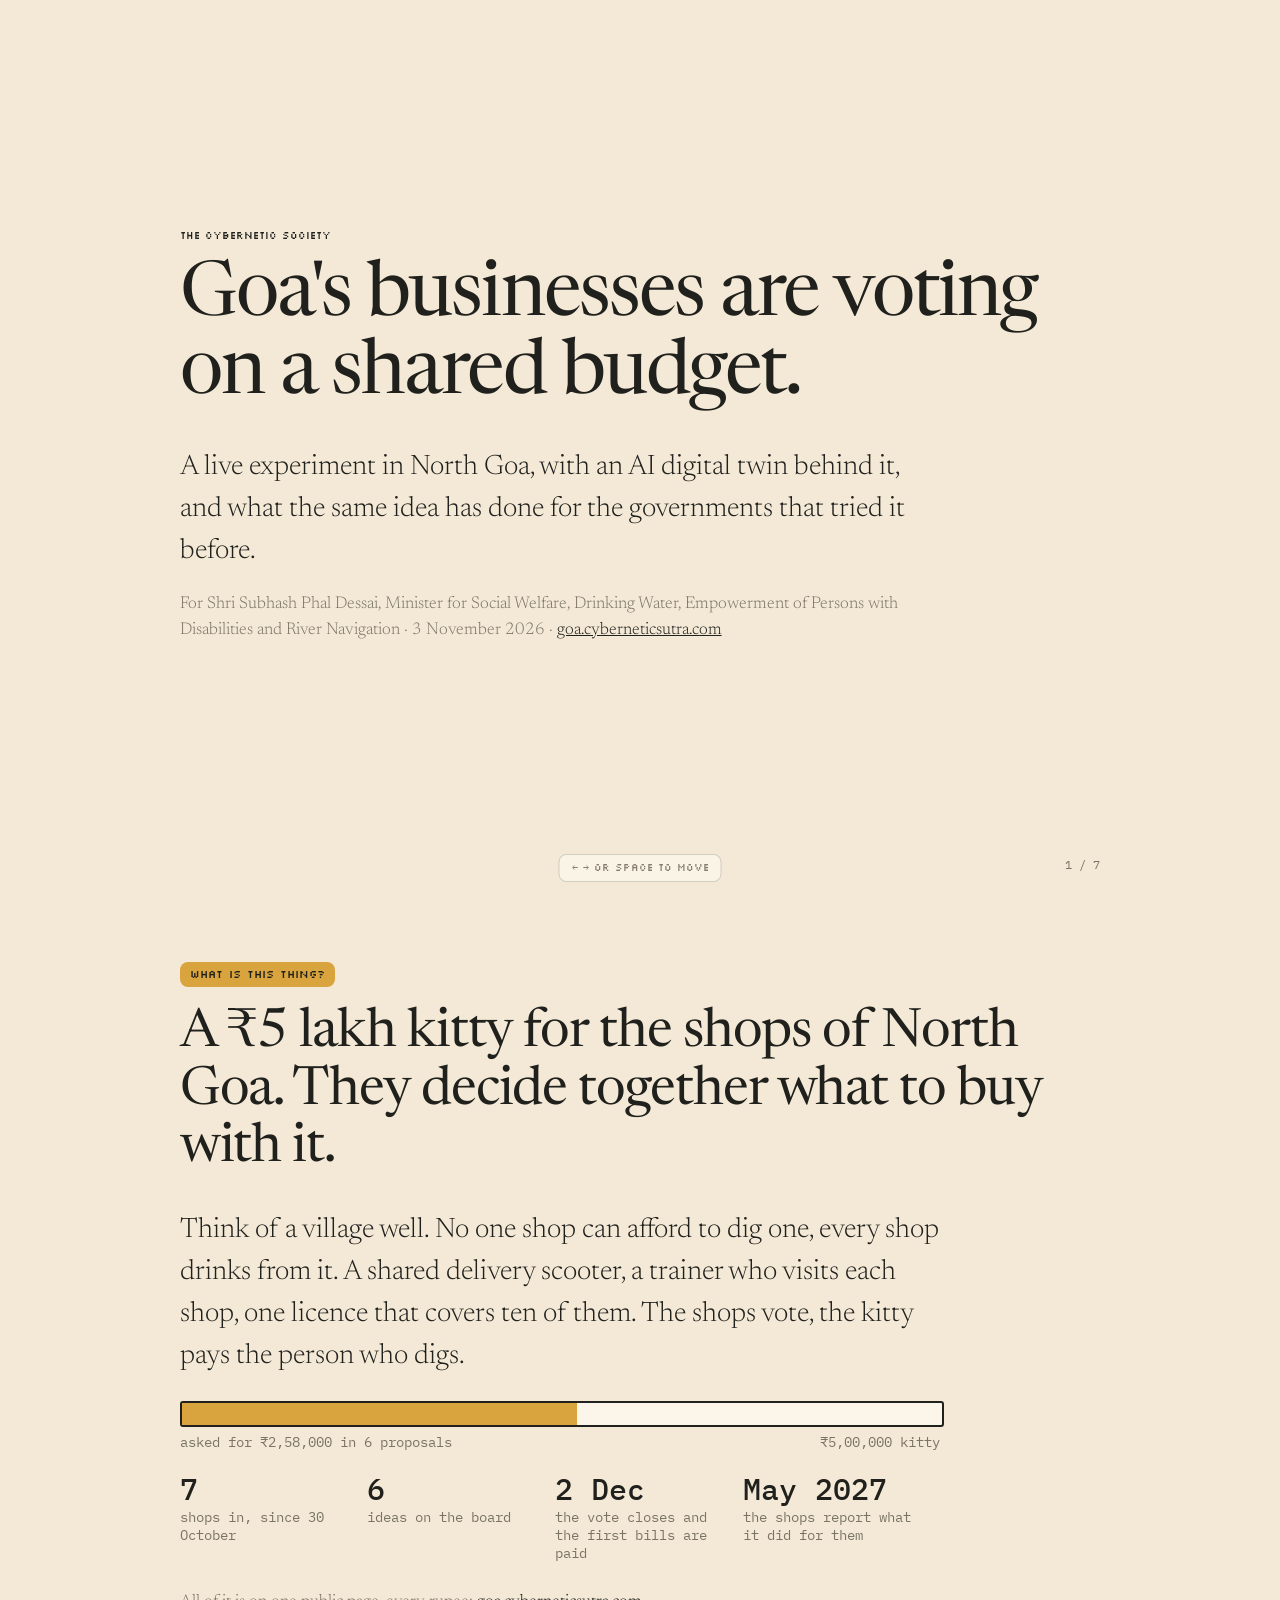
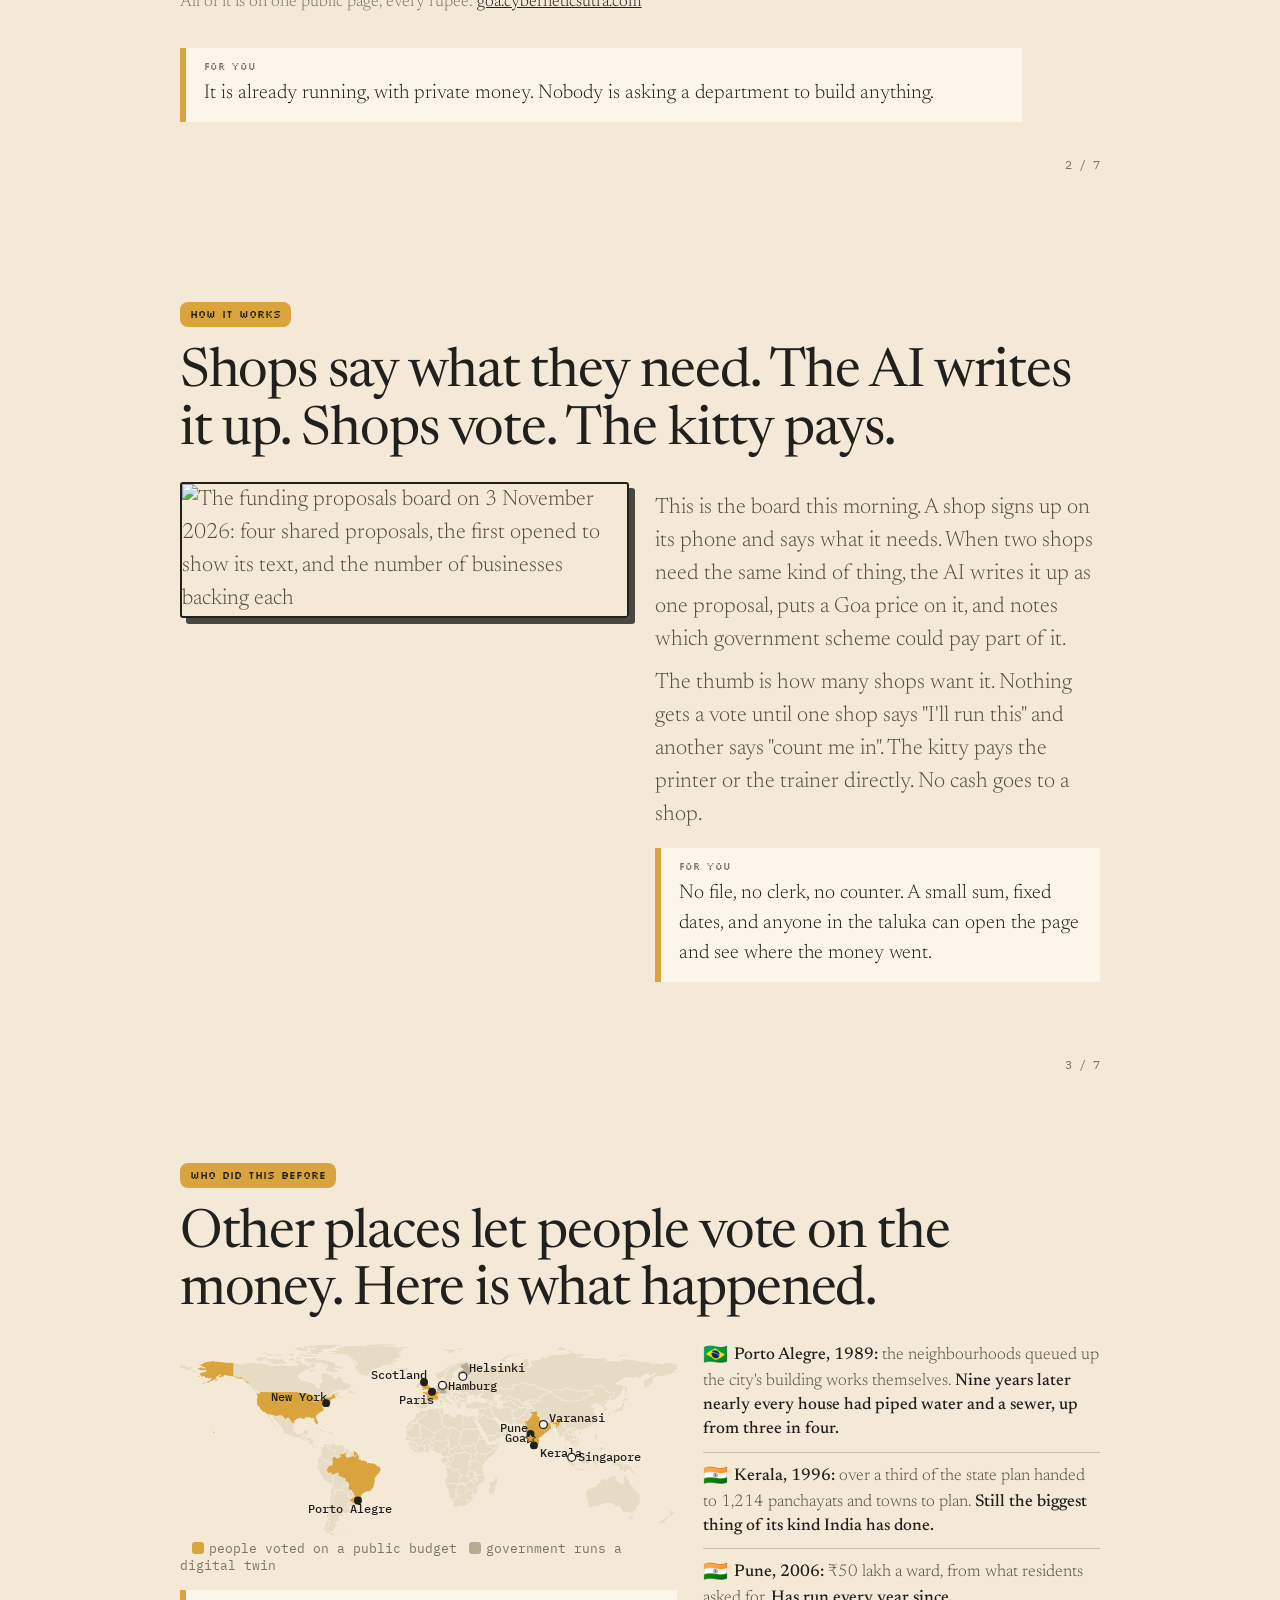
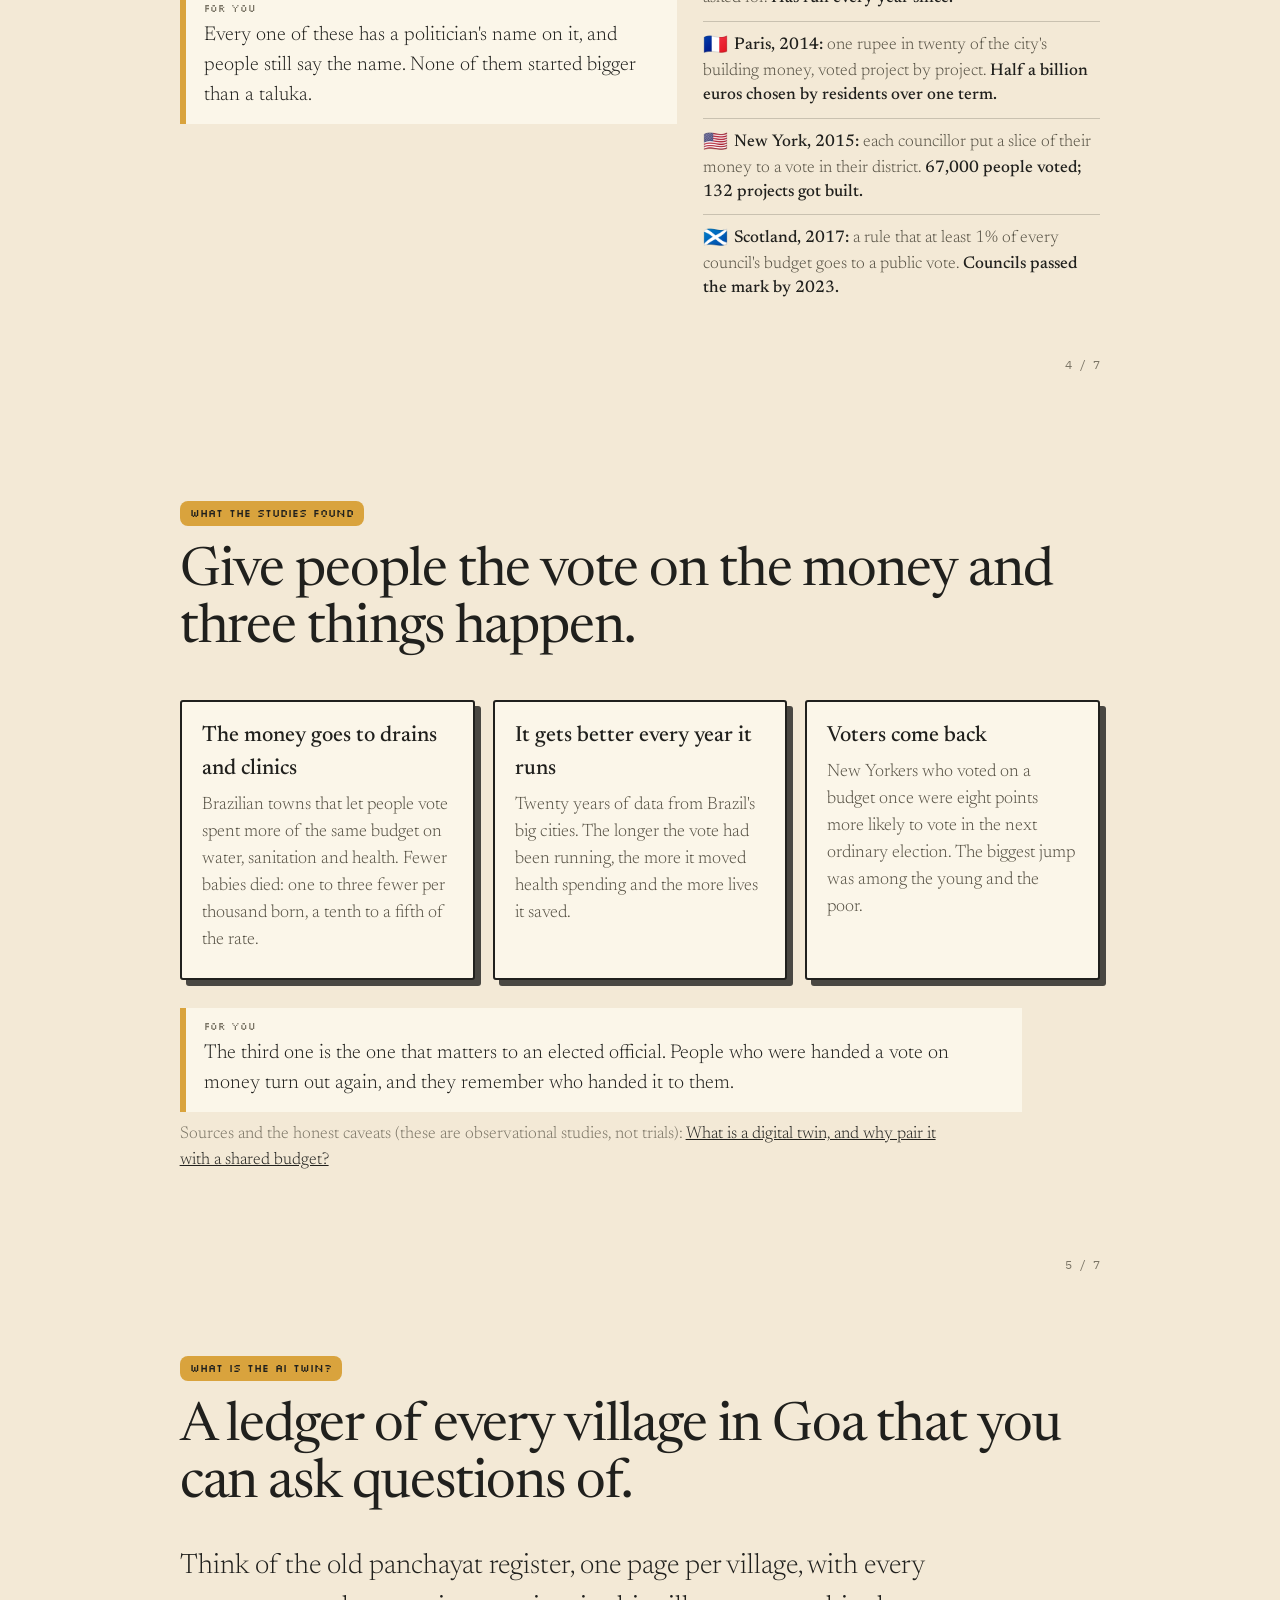
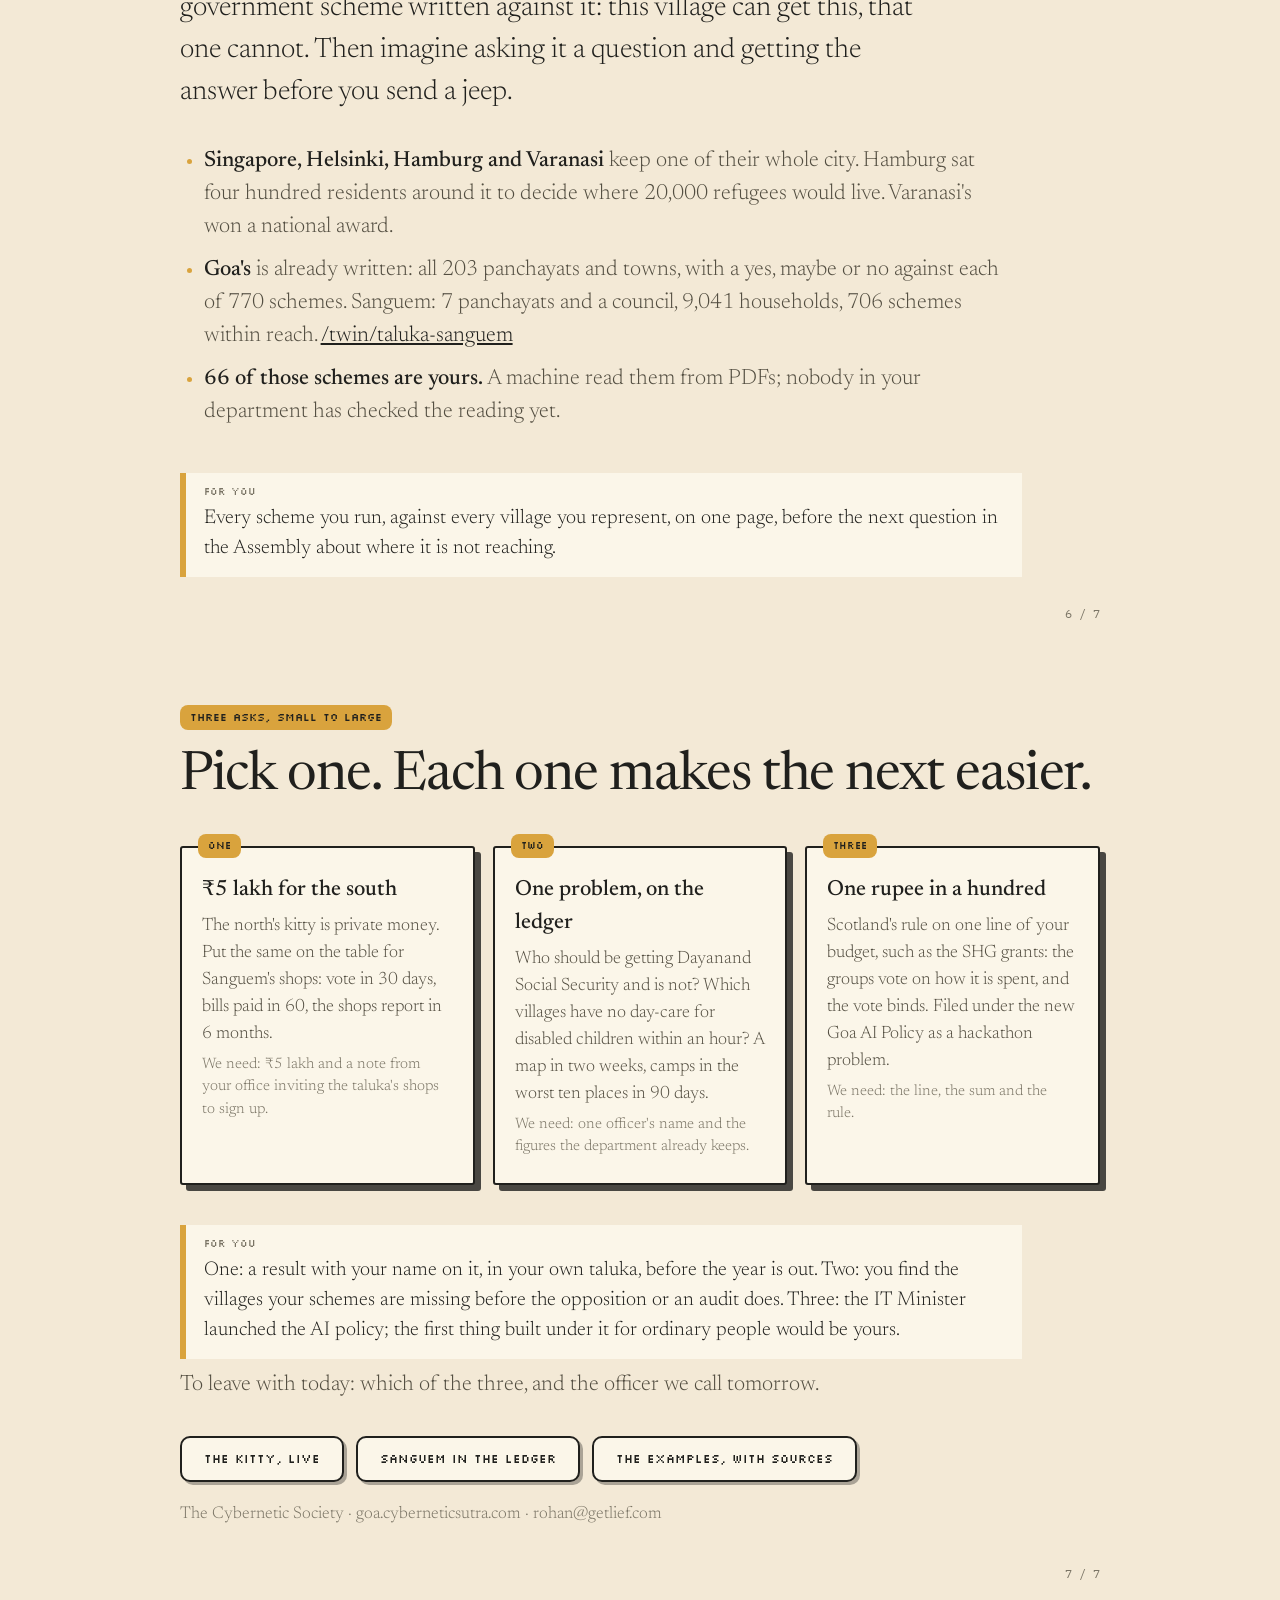
==== commit 6333189b: "three-asks deck: slides 3 to 7 in plain words (the ledger, drains and clinics, one rupee in a hundre" ====
--- a/node/publicbank/decks/three-asks.html
+++ b/node/publicbank/decks/three-asks.html
@@ -61,57 +61,58 @@
 <span class=n>2 / 7</span></section>
 
 <section id=s3>
-<span class=k>How it works, in thirty seconds</span>
-<h2>Say what you need. Vote. The kitty pays. Everyone can see.</h2>
+<span class=k>How it works</span>
+<h2>Shops say what they need. The AI writes it up. Shops vote. The kitty pays.</h2>
 <div class=two><figure class=shot><img src='/deck/assets/board-3nov.png' alt='The funding proposals board on 3 November 2026: four shared proposals, the first opened to show its text, and the number of businesses backing each'></figure>
-<div><p>The board on 3 November. Each shop said what it needs when it registered. The AI drafted a proposal wherever two needs rhymed, priced it for Goa, and named the government scheme that could carry part of it.</p>
-<p>The thumb on the right is how many shops back it. A proposal goes to the vote only when one shop leads it and another backs it. The kitty pays the vendor, never the shop.</p>
-<div class=you><b>For you</b>No file passes through a department. The sum is small, the dates are fixed, and the result is visible to every voter in the taluka who cares to look.</div></div></div>
+<div><p>This is the board this morning. A shop signs up on its phone and says what it needs. When two shops need the same kind of thing, the AI writes it up as one proposal, puts a Goa price on it, and notes which government scheme could pay part of it.</p>
+<p>The thumb is how many shops want it. Nothing gets a vote until one shop says "I'll run this" and another says "count me in". The kitty pays the printer or the trainer directly. No cash goes to a shop.</p>
+<div class=you><b>For you</b>No file, no clerk, no counter. A small sum, fixed dates, and anyone in the taluka can open the page and see where the money went.</div></div></div>
 <span class=n>3 / 7</span></section>
 
 <section id=s4>
 <span class=k>Who did this before</span>
-<h2>Where people voted on a sum of money, and what it got them.</h2>
+<h2>Other places let people vote on the money. Here is what happened.</h2>
 <div class='two map'><div><svg class=world viewBox='0 0 1000 397' xmlns='http://www.w3.org/2000/svg' role=img aria-label='World map: where people have voted on a public budget, and where governments run a digital twin'><path class=land d='M1000,281 1000,282 998,283 996,283 996,282 997,282 998,282 1000,281zM995,285 995,284 996,285 996,287 994,287 993,287 992,285 994,284 995,285zM1,281 0,282 0,281 1,281zM594,239 595,239 605,245 605,246 609,249 608,253 608,254 610,255 610,256 609,258 609,260 610,261 611,264 612,265 610,266 607,267 605,267 604,268 602,268 601,269 598,268 596,268 595,264 594,263 594,262 591,262 589,261 588,260 587,260 585,259 584,256 582,254 582,253 582,251 581,249 583,248 584,247 585,246 585,245 585,244 585,243 585,242 586,241 584,239 585,239 589,239 594,239zM476,159 476,160 476,164 467,164 467,171 464,171 464,173 464,177 453,177 453,178 453,177 459,176 459,175 460,174 461,170 465,167 467,164 468,161 471,161 472,161 473,161 474,161 476,161 476,159zM159,100 158,100 153,97 151,96 146,95 144,92 145,91 141,90 141,87 137,85 137,84 139,83 139,81 134,79 131,76 130,74 127,73 125,71 124,70 121,71 118,72 116,71 114,69 111,69 108,69 108,53 108,42 114,43 118,44 121,45 123,44 127,43 131,43 135,42 139,41 141,42 143,42 144,40 146,41 151,43 154,41 155,43 158,43 159,42 163,42 167,43 173,44 177,45 180,45 184,46 180,47 185,48 192,48 195,47 198,49 201,48 198,46 200,45 203,45 205,45 207,46 210,47 213,47 218,48 222,48 227,48 226,46 229,46 233,47 233,49 235,47 237,47 238,44 235,43 232,41 232,38 236,36 239,37 242,38 246,41 243,43 248,43 248,46 252,44 256,46 255,48 257,49 260,47 262,45 262,42 266,42 270,43 274,44 274,45 272,47 274,48 274,50 268,52 265,52 262,51 261,53 258,55 257,56 254,58 250,58 248,59 248,61 245,62 241,64 238,67 237,69 237,72 241,73 242,75 244,78 248,77 253,78 255,79 257,81 261,81 264,82 268,83 271,83 271,85 272,88 274,91 278,94 280,93 282,90 280,86 278,84 283,83 286,81 287,79 287,77 285,75 282,73 285,70 284,67 283,63 285,62 290,63 293,63 295,63 297,64 301,65 302,66 307,66 307,69 308,72 310,73 312,74 316,73 319,70 321,69 323,71 326,75 329,78 328,80 332,81 335,83 339,83 341,84 342,87 344,87 345,88 345,91 343,92 341,93 337,94 333,97 329,97 323,96 318,96 316,97 313,99 310,100 306,103 302,106 305,106 309,102 315,100 319,99 322,101 319,103 320,106 321,108 325,109 329,109 332,106 332,108 334,109 330,110 324,112 322,113 318,115 316,115 316,113 321,110 317,110 314,111 312,109 312,105 310,105 309,105 308,104 306,106 305,109 304,110 303,110 302,110 301,111 296,111 292,111 291,112 288,114 287,115 284,115 281,115 280,115 281,116 281,117 277,118 274,119 271,120 270,120 269,120 269,119 270,118 271,117 272,115 271,113 271,110 268,109 268,108 267,108 266,108 266,107 265,107 264,106 262,105 260,104 257,103 255,102 252,103 251,103 248,102 245,102 243,102 240,101 238,101 237,100 237,99 236,99 236,100 230,100 220,100 211,100 203,100 194,100 186,100 178,100 175,100 167,100 159,100zM267,63 269,61 273,61 273,62 269,63 267,63zM278,34 275,32 275,31 277,31 283,32 288,33 288,34 285,34 282,34 279,34 278,34zM277,64 278,63 279,63 280,63 279,65 278,65 277,64zM240,28 238,29 234,29 231,28 233,27 237,26 239,27 240,28zM239,21 238,21 233,21 232,20 238,20 240,20 239,21zM231,17 235,18 234,19 230,20 227,19 226,18 226,17 230,17 231,17zM255,29 251,29 243,28 242,27 242,25 239,24 233,24 230,23 231,22 237,22 240,23 246,23 248,24 247,25 250,25 252,26 256,26 260,26 264,26 270,26 275,26 278,27 278,28 277,29 272,29 269,29 261,29 255,29zM191,19 195,19 194,20 189,21 185,20 187,19 191,19zM192,17 195,18 192,18 187,18 190,17 192,17zM346,94 344,95 342,98 344,97 346,97 345,98 347,99 349,98 351,99 351,101 353,101 353,102 354,104 353,107 351,107 350,106 350,104 349,103 346,106 344,106 346,104 344,104 341,104 335,104 335,103 337,102 335,101 338,100 341,95 342,94 345,93 346,93 346,94zM267,55 270,56 273,57 273,58 276,58 277,59 275,60 271,59 269,58 266,60 262,61 261,59 258,60 260,58 260,56 261,54 263,54 264,55 265,55 267,55zM281,35 284,34 290,35 294,37 294,38 299,37 302,39 309,40 311,41 314,44 309,45 315,47 320,48 324,50 328,50 327,52 322,56 319,54 315,52 311,52 311,54 314,55 317,57 319,57 320,60 319,62 316,61 309,59 313,61 316,63 316,64 309,63 303,61 299,60 300,59 296,58 292,56 292,57 284,58 282,57 284,55 289,55 295,54 294,53 295,52 298,49 297,48 296,47 292,46 286,45 288,44 285,42 283,42 281,41 279,42 274,42 264,42 258,41 254,41 251,40 254,38 250,38 249,35 252,33 254,32 262,31 260,33 262,35 264,32 271,31 276,34 276,36 281,35zM237,30 243,30 249,31 244,33 241,34 238,36 235,36 233,33 233,32 235,31 237,30zM159,25 163,23 169,21 173,21 177,20 177,23 175,24 172,24 167,25 163,25 159,25zM131,86 134,86 133,89 136,91 135,91 133,90 132,89 130,88 130,87 130,86 131,86zM207,16 212,16 220,17 222,19 223,20 219,19 214,18 208,18 211,18 207,17 207,16zM157,101 156,102 151,100 150,100 148,99 147,98 144,97 143,96 143,95 146,96 148,96 151,96 152,97 153,99 156,100 157,101zM162,29 166,30 173,30 176,31 179,32 176,33 169,35 165,37 165,38 158,39 157,38 150,36 151,35 153,33 156,31 153,30 162,29zM201,25 203,25 206,25 206,26 205,28 195,28 188,29 184,29 189,27 177,28 173,27 177,24 179,24 187,25 192,26 197,26 193,24 196,23 198,23 199,24 201,25zM204,33 207,34 209,37 210,39 214,40 219,42 219,43 215,43 216,44 215,45 210,45 206,44 202,44 197,45 190,45 185,46 184,44 180,44 177,44 174,42 176,41 180,41 184,41 188,41 182,40 176,40 172,40 171,39 177,38 173,38 168,37 171,35 173,34 180,32 183,33 181,34 188,33 192,35 195,33 197,34 199,37 201,36 199,33 201,33 204,33zM221,34 218,32 221,31 225,32 230,31 230,32 228,33 232,35 231,37 227,38 224,38 222,37 215,35 215,34 221,34zM204,32 208,32 210,32 207,34 203,32 204,32zM226,23 229,24 229,26 227,28 223,28 220,28 220,26 215,26 215,24 218,24 222,23 226,23zM233,12 235,11 238,11 237,11 243,10 247,12 252,12 256,13 258,15 262,16 258,17 253,19 248,19 242,18 239,17 239,16 241,16 236,16 233,15 231,13 233,12zM246,9 250,8 253,8 258,8 262,7 266,7 269,7 271,6 275,6 280,5 288,5 290,5 298,5 304,5 310,5 317,5 323,6 328,7 321,9 315,9 312,10 318,10 312,11 307,12 302,14 297,15 295,15 286,16 290,16 288,17 291,18 288,19 284,20 282,21 278,22 279,22 284,22 284,23 276,25 269,24 261,24 257,24 251,24 251,22 256,22 255,20 257,20 264,21 260,19 256,18 258,17 263,17 264,16 260,15 259,13 266,13 268,14 273,13 266,12 257,12 252,12 249,10 246,10 246,9zM291,49 289,50 286,50 285,48 287,47 289,46 291,47 291,48 291,49zM233,43 234,44 233,45 229,44 227,45 223,43 225,42 227,41 230,42 232,43 233,43zM321,98 322,97 325,98 328,99 328,100 327,100 323,99 321,98zM322,105 323,107 325,107 328,107 326,108 325,108 322,107 321,106 322,105zM743,99 741,101 738,102 738,104 737,106 731,105 729,110 728,110 722,111 725,116 723,117 723,118 721,118 720,117 716,117 711,117 710,117 706,116 705,116 704,118 700,117 698,117 697,119 696,119 692,121 691,123 690,123 689,122 685,122 685,119 683,119 684,117 680,115 676,115 672,115 670,113 667,112 663,110 663,109 655,111 655,121 654,122 652,119 650,119 647,119 646,120 646,119 646,118 646,117 643,116 641,114 640,113 640,112 642,112 643,110 645,110 647,110 648,108 647,106 645,106 642,105 639,107 636,107 635,107 635,105 633,103 631,104 629,102 631,100 630,99 632,96 635,98 635,96 641,93 645,92 651,94 655,95 658,94 662,94 666,96 666,95 670,95 671,94 667,92 669,90 671,89 669,87 671,86 681,85 682,84 689,83 692,82 697,83 698,86 701,85 704,86 704,88 707,87 714,85 713,86 716,88 722,95 724,93 728,95 732,94 733,95 734,96 736,97 738,98 741,98 743,99zM655,121 655,111 663,109 663,110 667,112 670,113 672,115 676,115 680,115 684,117 683,119 685,119 685,122 689,122 690,123 691,123 692,121 696,119 697,119 698,119 696,121 698,122 700,121 703,123 699,125 697,124 696,124 696,122 693,123 692,125 690,126 688,126 687,127 689,128 690,130 688,133 686,132 685,132 685,131 681,129 678,128 676,127 673,125 672,122 671,121 668,122 667,121 667,119 663,117 661,119 658,120 659,121 655,121zM892,243 896,245 902,247 904,248 905,250 906,251 910,253 911,254 908,255 909,257 911,258 913,261 915,261 915,263 917,263 916,264 919,265 919,266 917,266 916,265 914,265 911,264 909,262 907,261 906,259 902,257 900,258 898,259 898,261 896,262 895,262 892,261 892,252 892,243zM924,246 925,247 925,249 924,248 923,247 922,246 921,245 919,244 919,243 921,244 922,244 923,245 924,246zM920,252 919,253 917,254 916,254 914,253 912,252 912,251 915,252 916,251 917,250 917,251 919,251 920,250 921,249 921,248 923,248 923,250 922,251 921,252 920,252zM930,251 931,252 932,253 933,254 933,255 932,255 931,254 930,253 929,250 930,250 930,251zM892,243 892,252 892,261 889,259 886,259 882,259 883,257 885,256 884,253 883,251 878,249 875,249 871,246 870,247 869,248 869,247 869,245 867,244 870,243 872,243 871,242 867,242 866,241 864,240 863,239 866,238 868,237 872,238 873,239 873,244 876,245 879,243 882,241 884,241 887,242 889,243 892,243zM847,261 847,262 846,264 843,265 843,264 844,262 847,261zM873,255 873,253 873,252 874,251 874,252 874,253 873,255zM827,225 826,227 828,230 827,231 831,234 827,234 826,236 826,238 824,240 824,243 823,247 822,246 819,248 818,246 816,246 815,245 811,246 810,244 808,245 806,244 806,241 804,240 803,237 803,235 803,232 805,231 805,232 807,234 809,233 811,234 812,232 813,232 816,233 818,232 820,228 821,227 822,224 825,224 827,225zM859,244 862,245 863,247 861,246 859,245 857,246 855,246 856,244 859,244zM852,247 851,246 850,245 853,245 853,246 852,247zM855,230 856,232 857,232 857,233 857,235 856,235 855,237 857,238 856,239 855,237 854,233 854,231 855,230zM841,234 845,234 847,232 848,232 846,235 844,235 841,235 836,235 834,235 833,238 836,240 837,239 843,238 842,239 841,239 840,240 838,241 840,245 840,246 842,249 842,251 841,252 840,251 841,249 838,250 837,249 838,248 836,246 836,243 834,244 834,247 835,251 833,252 832,251 832,248 832,246 831,246 830,244 831,242 831,240 833,236 833,235 836,232 838,233 841,234zM834,265 830,263 833,262 835,263 835,264 835,265 834,265zM837,260 839,260 841,259 841,260 837,261 833,261 833,260 835,259 837,260zM829,259 830,259 831,260 828,261 826,261 824,261 825,260 827,260 828,259 829,259zM801,254 802,255 807,255 808,254 813,255 814,257 818,258 821,259 818,260 815,259 813,259 810,259 807,259 804,258 802,257 801,258 796,257 795,255 793,255 795,252 798,253 800,254 801,254zM790,239 790,241 791,243 793,243 795,245 794,248 794,252 791,252 789,250 785,248 784,246 782,244 780,242 778,238 776,236 775,233 774,231 771,229 770,227 768,225 765,222 765,221 766,221 771,222 773,224 775,226 777,227 780,230 782,230 785,232 786,235 788,236 787,238 789,239 790,239zM309,382 310,384 312,386 315,387 319,388 318,389 315,390 314,389 312,389 309,389 309,382zM340,320 339,322 338,325 339,328 338,329 338,330 338,332 341,334 341,336 342,337 342,339 340,342 335,344 330,344 327,344 327,346 327,348 327,349 326,350 323,350 320,349 319,350 320,353 321,354 323,353 324,354 321,355 319,357 319,360 318,361 315,361 313,363 312,365 315,367 318,367 317,370 313,371 312,375 309,376 308,377 309,380 311,382 310,381 307,381 300,381 299,379 299,377 297,377 296,376 296,373 298,372 299,370 299,369 300,366 301,363 301,361 302,361 302,359 301,359 301,358 300,357 300,353 301,353 300,350 301,347 302,344 303,343 302,340 302,338 305,336 304,334 306,331 306,329 305,328 304,323 306,320 306,318 307,315 308,313 310,311 309,310 310,309 310,304 313,303 314,300 314,299 316,297 320,297 321,299 322,297 325,297 326,298 331,302 333,303 337,305 340,306 340,307 337,311 340,312 343,313 345,312 348,310 348,308 350,307 351,309 351,311 349,312 347,314 344,316 340,320zM309,382 309,389 312,389 314,389 313,390 311,391 309,391 308,390 306,389 303,389 299,387 296,386 293,383 295,383 299,385 302,386 304,385 305,383 307,382 309,382zM307,285 308,287 308,289 310,290 309,293 311,296 312,300 314,299 314,300 313,303 310,304 310,309 309,310 310,311 308,313 307,315 306,318 306,320 304,323 305,328 306,329 306,331 304,334 305,336 302,338 302,340 303,343 302,344 301,347 300,350 301,353 300,353 300,357 301,358 301,359 302,359 302,361 301,361 301,363 300,366 299,369 299,370 298,372 296,373 296,376 297,377 299,377 299,379 300,381 307,381 310,381 307,381 306,382 303,383 303,386 302,386 298,385 295,383 292,381 291,380 292,378 290,376 290,371 291,369 294,366 290,366 293,363 293,359 297,360 298,354 296,353 295,357 294,356 294,352 295,347 297,345 296,342 296,339 297,339 298,335 300,330 302,326 301,322 302,320 301,316 303,313 304,308 304,302 305,296 305,291 305,287 306,286 307,285zM581,249 582,251 582,253 582,254 584,256 585,259 584,259 581,259 580,260 579,262 580,263 579,266 579,269 580,269 582,270 582,273 580,273 579,271 578,270 576,270 575,268 574,269 572,269 571,268 569,267 568,267 567,267 566,266 565,266 563,267 562,267 562,264 561,263 561,261 561,259 560,258 560,256 557,256 557,255 556,255 556,256 554,256 553,258 551,258 550,258 549,259 547,257 547,256 546,255 545,252 537,252 536,253 535,253 534,253 534,252 535,252 535,251 535,250 536,249 537,250 538,249 539,249 541,250 542,248 544,247 544,246 544,244 546,241 547,240 549,238 549,237 549,236 550,235 549,234 550,231 550,230 551,228 551,226 552,224 553,223 554,222 556,223 558,224 560,224 562,225 563,223 565,223 568,222 569,223 570,222 571,222 573,222 575,222 576,222 578,224 579,224 580,224 581,224 583,223 583,225 586,226 585,230 587,230 586,231 585,232 584,233 583,234 583,237 582,238 582,240 581,241 581,242 581,244 581,245 581,249zM616,241 614,238 614,228 616,225 617,224 619,224 621,222 625,222 633,214 635,212 636,210 636,208 636,206 636,204 637,204 638,204 640,204 641,203 642,203 642,205 642,207 641,208 640,211 639,214 637,217 635,221 633,224 629,228 627,230 622,233 620,235 617,239 616,240 616,241zM609,249 605,246 605,245 595,239 594,239 594,236 595,235 596,233 597,231 596,228 596,226 594,224 596,223 598,221 599,221 599,223 600,224 602,224 606,226 607,226 608,226 610,227 611,225 613,224 614,225 616,225 614,228 614,238 616,241 614,242 613,243 612,243 611,245 611,246 610,248 609,249zM568,213 566,212 565,211 565,210 565,209 565,208 564,206 564,205 564,204 563,204 562,202 562,201 561,201 561,200 562,199 562,198 563,197 562,196 563,195 564,193 566,193 566,182 566,181 569,181 569,175 581,175 591,175 602,175 603,178 603,181 604,184 605,185 607,186 605,188 603,188 602,189 602,191 601,195 601,196 601,198 600,201 598,203 597,205 596,206 595,207 594,209 594,212 594,210 594,208 594,207 592,206 592,204 592,202 591,202 591,203 589,203 590,204 590,205 588,207 587,209 586,209 583,208 582,208 582,209 581,209 580,210 578,210 577,209 575,209 574,210 572,208 572,207 570,208 569,209 568,211 567,212 566,212 568,213zM566,182 566,193 564,193 563,195 562,196 563,197 562,198 562,199 561,200 561,201 562,201 562,202 563,204 564,204 564,205 562,206 560,207 558,210 556,211 553,211 552,211 553,212 551,213 550,214 546,215 545,215 542,215 543,215 542,213 542,212 540,211 539,210 539,208 541,209 541,208 543,208 541,206 542,204 541,202 540,200 541,199 539,199 539,197 538,196 539,193 542,190 543,186 544,181 544,179 543,179 543,178 542,177 541,173 544,171 555,176 566,182zM301,181 301,183 301,184 300,184 301,185 301,186 299,186 298,186 296,186 295,186 293,185 293,184 296,185 298,185 299,184 298,183 298,182 296,182 297,181 298,181 301,181zM301,186 301,185 300,184 301,184 301,183 301,181 303,181 305,182 306,182 306,183 308,182 308,183 309,183 310,184 309,186 308,185 307,185 306,185 305,185 304,186 304,185 303,185 302,187 301,187 301,186zM996,39 1000,37 1000,39 997,39 996,39zM636,107 635,109 632,109 630,112 632,115 632,117 635,120 633,121 633,122 632,122 630,120 629,120 627,119 626,118 624,117 622,118 622,117 618,116 614,116 611,115 607,113 604,112 602,110 604,110 606,108 605,107 609,105 606,105 606,104 608,103 610,103 611,102 610,101 611,99 611,98 607,97 606,97 604,96 602,97 598,96 598,95 597,94 595,94 595,93 596,92 594,91 591,91 590,91 589,91 588,91 588,90 587,89 587,88 590,89 591,88 590,87 588,87 588,86 587,86 585,84 586,83 586,82 583,81 582,81 581,81 578,80 577,78 577,77 576,76 577,76 576,73 578,71 581,69 578,68 584,64 586,63 588,61 583,60 585,58 582,56 584,53 581,50 583,48 579,46 579,44 582,44 586,43 589,42 594,44 601,44 612,47 614,49 614,51 611,52 607,53 594,51 592,51 597,53 597,54 597,57 601,58 603,59 603,57 601,56 603,55 610,57 612,56 610,54 617,51 619,52 622,53 624,51 621,49 623,47 621,46 628,47 630,48 627,48 627,50 629,51 633,50 634,49 640,47 649,45 651,45 649,47 652,47 654,46 659,46 663,45 667,46 670,45 667,43 668,42 676,43 680,44 690,47 692,46 689,44 689,43 686,43 687,42 685,40 685,39 690,36 692,34 694,33 702,34 702,35 700,38 701,39 702,41 702,44 705,46 703,48 698,52 701,52 702,51 705,51 706,49 708,48 707,46 708,44 705,44 704,43 707,40 703,38 708,36 707,34 709,34 710,35 709,38 712,38 711,36 715,35 721,35 726,37 724,34 724,32 728,31 735,31 741,31 739,29 742,27 745,27 751,26 758,26 759,25 766,25 769,25 775,24 780,24 781,23 783,21 790,20 795,21 791,22 797,22 798,24 800,23 809,23 815,24 817,25 816,27 813,28 806,29 804,30 807,30 811,31 814,31 815,32 817,32 821,31 830,32 831,33 842,33 842,31 848,32 853,32 857,33 858,35 857,36 860,38 865,39 867,37 872,38 877,37 882,38 884,37 889,38 887,35 890,34 915,36 918,37 925,39 936,39 942,39 944,40 944,42 947,43 951,43 956,43 961,43 966,43 971,45 974,44 972,43 973,41 982,42 988,42 996,43 1000,45 1000,56 996,57 993,57 995,58 997,60 998,61 999,62 998,63 993,62 985,65 982,65 978,67 974,69 973,70 969,68 962,70 961,69 958,70 954,70 953,72 950,74 950,75 953,76 953,80 950,80 949,83 950,84 945,85 945,88 940,89 940,92 936,94 934,92 933,88 932,82 933,78 935,77 936,75 940,75 945,71 950,68 955,66 957,62 953,63 952,65 945,68 943,65 935,65 928,70 931,72 924,73 920,73 920,71 916,70 913,72 904,71 895,72 886,78 875,84 880,84 881,86 884,87 886,85 889,86 893,89 893,91 891,94 890,97 889,102 885,106 884,107 880,111 876,114 875,116 871,117 869,117 867,116 864,118 863,119 863,118 863,117 864,117 865,114 864,111 866,110 870,111 872,108 873,105 874,104 875,101 870,102 868,103 864,103 863,101 859,99 855,98 854,95 853,93 852,92 850,89 847,88 843,88 840,88 836,88 834,90 835,90 835,92 834,93 831,96 831,97 827,99 824,98 821,98 819,97 818,97 814,98 810,99 807,100 804,99 801,99 800,98 797,96 794,96 791,96 788,97 784,96 784,94 780,93 778,93 775,92 772,94 773,96 770,98 766,97 763,97 762,96 759,96 756,95 752,96 747,99 744,99 743,99 741,98 738,98 736,97 734,96 733,95 732,94 728,95 724,93 722,95 716,88 713,86 714,85 707,87 704,88 704,86 701,85 698,86 697,83 692,82 689,83 682,84 681,85 671,86 669,87 671,89 669,90 667,92 671,94 670,95 666,95 666,96 662,94 658,94 655,95 651,94 645,92 641,93 635,96 635,98 632,96 630,99 631,100 629,102 631,104 633,103 635,105 635,107 636,107zM760,11 767,10 772,12 778,14 778,17 772,17 764,17 759,15 757,13 753,13 760,11zM786,16 793,17 792,19 776,20 781,16 784,16 786,16zM886,25 893,25 903,26 901,28 891,28 886,29 880,27 882,25 886,25zM912,27 919,28 915,29 911,28 906,27 907,26 912,27zM889,32 891,31 895,31 899,32 899,33 895,33 889,32zM625,12 630,12 634,12 635,12 636,12 639,11 643,12 642,12 638,13 636,13 635,13 632,14 629,13 631,12 625,12zM563,85 558,85 555,85 555,84 559,83 562,83 563,84 563,85zM649,31 655,29 655,28 661,26 670,24 679,24 684,23 689,22 691,23 689,24 680,26 671,27 662,30 658,32 654,35 655,37 660,40 658,40 649,40 648,38 643,38 643,36 646,35 646,34 651,32 649,31zM897,87 898,90 898,92 899,95 902,100 898,99 896,103 899,106 899,108 897,106 895,108 894,106 894,103 894,100 895,98 895,95 893,92 894,88 896,87 895,85 896,85 897,87zM14,49 14,51 16,52 15,50 23,50 28,53 25,54 21,54 21,57 20,58 17,58 15,57 11,56 11,55 8,54 5,54 3,53 4,52 0,53 2,54 0,56 0,45 7,47 14,49zM4,39 0,39 0,37 3,37 7,38 6,39 4,39zM593,108 594,108 596,108 597,109 599,110 601,110 601,111 598,111 594,113 593,112 593,111 590,110 591,110 593,109 593,108zM281,162 282,161 284,162 281,163 281,162zM284,161 286,162 286,164 285,164 285,162 284,161zM283,166 284,166 285,168 285,170 284,170 283,169 282,168 283,166zM330,380 333,378 336,379 337,378 340,379 339,380 335,381 334,380 331,381 330,380zM542,15 543,14 547,14 551,15 560,17 553,18 551,20 549,20 548,23 544,23 538,21 541,20 537,19 531,17 529,15 537,14 538,15 542,15zM586,43 582,44 579,44 581,42 577,41 573,42 571,44 569,45 566,45 562,45 559,43 557,44 556,44 555,46 550,46 549,47 547,47 545,49 542,52 538,56 539,57 538,58 535,58 533,61 533,64 535,66 534,69 532,71 531,73 529,71 523,74 520,75 516,73 515,70 514,64 516,62 524,60 529,57 534,53 541,48 546,46 553,42 559,41 564,41 568,39 573,39 578,38 587,40 583,41 586,43zM576,14 572,15 564,16 556,15 555,14 551,14 548,13 557,12 561,13 564,12 571,13 576,14zM569,20 562,21 558,20 559,20 558,19 564,18 565,19 569,20zM370,7 379,5 389,5 393,4 403,4 425,4 442,6 437,7 426,8 411,8 413,8 423,8 431,9 436,8 439,9 436,11 443,10 456,9 465,9 466,10 455,12 453,13 444,13 451,14 448,16 445,17 445,20 449,22 444,22 440,23 445,25 446,27 443,27 446,30 440,30 443,31 442,32 438,32 435,32 438,34 438,36 433,34 431,35 435,36 439,38 440,40 435,40 432,39 429,38 430,40 427,41 434,41 438,41 430,44 423,46 415,47 412,47 409,48 405,51 399,53 397,53 393,54 389,54 387,56 387,58 386,60 381,62 382,64 381,66 380,69 376,69 371,67 366,67 363,66 361,63 357,59 355,58 355,55 351,53 352,50 350,49 353,46 357,45 358,44 359,42 356,43 354,43 352,44 348,43 348,41 349,39 352,39 357,40 352,38 350,37 347,38 345,37 348,34 346,33 344,32 341,29 337,28 337,26 330,25 324,25 316,25 310,25 306,24 302,22 309,21 315,21 303,20 296,19 297,18 307,17 317,16 319,15 311,14 313,12 323,11 327,10 326,9 333,8 341,8 350,8 353,9 360,7 367,8 371,8 376,9 370,8 370,7zM691,371 693,372 696,372 696,373 695,374 691,374 691,373 691,372 691,371zM847,261 847,260 850,260 852,259 853,259 854,259 853,260 850,261 847,262 847,261zM545,315 547,314 548,315 548,316 550,316 551,317 553,317 555,315 555,305 556,305 558,308 557,310 558,311 560,310 561,309 563,308 563,307 565,306 566,307 567,307 570,308 571,307 572,306 572,305 574,304 574,303 575,302 578,300 582,297 583,298 584,298 585,298 587,298 588,302 589,304 588,307 588,308 587,307 586,308 585,309 585,310 587,312 589,312 589,310 591,310 591,312 590,315 589,316 588,317 587,318 586,319 585,321 583,323 580,325 578,327 576,328 573,329 572,330 570,330 569,331 566,330 564,330 563,330 560,331 557,332 556,333 554,333 553,332 552,332 551,331 551,330 551,329 550,327 551,326 551,324 549,321 547,319 545,315zM580,317 579,316 578,316 576,317 575,319 577,321 578,321 579,320 580,320 581,319 581,317 580,317zM580,317 581,317 581,319 580,320 579,320 578,321 577,321 575,319 576,317 578,316 579,316 580,317zM175,146 178,146 181,145 181,146 185,147 192,149 197,149 199,149 199,148 204,148 205,149 207,150 208,151 209,152 210,154 211,155 214,156 215,153 218,153 220,154 221,156 222,158 224,160 224,162 225,163 227,164 229,164 230,164 229,167 229,169 228,172 228,174 229,175 229,177 230,179 232,181 233,182 234,184 237,185 238,186 240,185 242,185 244,184 246,184 248,183 249,181 249,179 249,178 251,177 254,176 257,177 258,176 259,177 259,178 257,180 257,182 257,183 256,185 255,185 254,185 253,186 252,186 252,187 250,187 247,187 247,188 246,188 247,189 248,190 249,191 245,191 244,194 244,195 244,196 241,193 239,192 237,191 235,191 233,192 232,193 230,192 228,191 225,190 223,190 220,188 218,187 217,186 215,186 212,185 211,184 208,182 207,181 206,179 207,179 207,178 208,178 208,177 207,175 206,174 205,173 203,170 200,168 199,166 196,165 196,164 196,163 195,162 193,161 193,159 191,158 190,157 188,156 188,155 187,153 186,151 186,150 184,148 183,149 181,148 181,149 181,150 181,152 182,153 184,155 185,156 186,157 187,159 188,160 188,161 190,162 191,165 192,166 192,167 193,169 194,169 195,170 196,171 196,172 195,173 194,173 194,171 192,169 190,168 188,167 188,165 188,164 187,163 185,162 184,162 184,161 182,161 180,159 181,159 182,159 183,158 183,157 181,155 179,154 178,152 177,150 176,148 175,146zM340,320 342,320 345,322 346,322 348,324 351,325 352,327 351,328 352,330 351,332 347,333 345,333 344,333 341,332 339,332 338,330 338,329 339,328 338,325 339,322 340,320zM307,267 309,267 310,267 311,266 313,265 315,264 319,263 318,265 319,266 318,268 321,271 324,271 326,272 327,273 329,274 330,274 332,274 332,276 333,277 333,278 332,278 333,281 338,281 338,283 338,284 340,285 340,287 340,289 339,290 339,292 338,292 338,291 336,290 333,290 328,291 327,293 327,295 326,298 325,297 322,297 321,299 320,297 316,297 314,299 312,300 311,296 309,293 310,290 308,289 308,287 307,285 308,282 307,280 308,279 307,278 308,276 309,274 309,272 309,271 307,267zM306,248 303,248 301,249 298,251 297,252 297,253 297,255 295,255 295,257 294,257 296,260 297,261 297,262 298,263 299,264 302,264 304,262 304,267 305,267 307,267 309,271 309,272 309,274 308,276 307,278 308,279 307,280 308,282 307,285 306,286 305,287 302,285 301,284 296,282 291,279 289,277 288,275 288,274 286,270 283,265 280,259 279,258 278,256 276,254 274,253 275,252 274,249 275,247 277,246 277,247 276,247 277,248 278,248 279,248 280,250 282,249 282,247 284,244 287,243 290,240 291,239 291,237 291,236 293,238 294,239 295,240 297,243 299,243 301,242 302,243 303,242 305,244 304,247 306,248zM314,233 313,231 312,230 311,231 306,231 306,233 308,233 308,234 307,234 306,235 305,237 307,238 307,239 307,240 306,248 304,247 305,244 303,242 302,243 301,242 299,243 297,243 295,240 294,239 293,238 291,236 291,237 289,236 288,235 287,235 285,235 284,234 281,232 281,231 282,231 281,230 282,229 284,229 285,227 286,225 285,225 285,223 285,221 285,220 285,218 284,216 284,215 285,215 285,214 285,212 287,212 289,210 290,210 290,209 290,207 292,205 294,205 296,205 298,204 299,203 301,202 302,202 302,203 300,204 299,205 298,206 297,207 297,209 296,211 298,211 298,212 299,213 299,214 299,215 299,216 300,217 304,216 305,217 307,219 308,219 310,219 312,219 313,219 312,221 312,222 312,224 312,225 313,226 313,227 312,228 313,229 313,230 314,233zM285,212 285,214 285,215 284,215 284,216 283,215 282,214 283,213 282,213 282,212 280,211 279,211 278,212 277,213 276,214 278,215 277,216 275,216 275,214 274,215 273,214 272,213 271,213 270,213 270,214 270,213 270,212 270,211 270,210 271,210 272,211 273,211 274,212 275,212 276,211 278,210 279,209 280,210 282,210 283,210 284,211 285,212zM271,210 270,210 270,211 270,212 270,213 268,213 267,212 268,212 268,211 267,210 266,210 265,209 264,208 264,209 264,210 263,209 262,209 262,208 262,207 262,206 261,206 262,205 264,206 265,205 266,206 267,206 268,206 268,207 269,208 271,210zM268,206 267,206 266,206 265,205 264,206 262,205 261,204 260,203 259,202 258,202 256,200 257,200 258,200 259,199 259,198 260,198 261,197 262,198 262,197 263,196 264,196 264,195 265,195 266,195 267,195 268,195 268,194 269,194 269,195 269,196 268,197 268,198 268,200 268,202 267,203 268,204 267,205 268,206zM269,194 268,194 268,195 267,195 266,195 265,195 264,195 264,196 263,196 262,197 262,198 261,197 260,198 259,198 259,199 258,200 257,200 257,199 256,199 256,198 255,197 254,198 254,197 253,197 253,196 252,196 252,195 252,194 254,193 255,192 255,193 256,192 257,192 259,192 260,192 261,192 262,192 263,192 264,192 265,192 266,192 266,193 267,193 268,194 269,194zM252,196 253,196 253,197 254,197 254,198 255,197 256,198 256,199 256,200 254,200 253,199 252,199 251,199 250,198 251,197 251,196 252,196zM244,196 244,195 244,194 245,191 249,191 248,190 247,189 246,188 247,188 247,187 250,187 252,187 252,189 252,192 253,192 254,192 255,192 254,193 252,194 252,195 252,196 251,196 251,197 250,198 248,197 247,197 245,197 244,196zM252,187 252,186 253,186 254,185 255,185 255,186 255,187 255,188 255,189 255,190 254,191 253,192 252,192 252,189 252,187zM331,222 332,222 331,224 328,225 326,225 325,226 323,225 320,225 321,226 321,227 321,229 324,229 324,230 322,231 322,232 321,232 318,233 318,234 316,234 314,233 313,230 313,229 312,228 313,227 313,226 312,225 312,224 312,222 312,221 313,219 312,219 310,219 308,219 307,219 305,217 304,216 300,217 299,216 299,215 299,214 299,213 298,212 298,211 296,211 297,209 297,207 298,206 299,205 300,204 302,203 302,204 300,204 301,206 301,207 300,209 301,211 302,211 303,209 302,208 302,206 305,205 305,203 306,202 307,204 309,204 310,206 311,207 313,207 316,207 318,208 320,208 321,207 325,206 328,206 326,207 327,208 329,209 331,210 331,212 333,212 334,213 332,215 332,216 333,217 332,217 330,218 330,219 329,220 331,222zM343,231 342,231 341,231 340,231 339,232 338,232 337,233 336,232 334,231 334,230 333,228 334,226 335,225 334,224 333,223 333,222 331,222 329,220 330,219 330,218 332,217 333,217 332,216 332,215 334,213 336,214 338,216 338,217 339,217 340,219 341,220 341,222 339,223 339,225 340,227 341,227 341,228 343,231zM349,230 347,229 346,229 345,229 344,230 345,230 344,231 343,231 341,228 341,227 340,227 339,225 339,223 341,222 341,220 345,220 347,219 350,220 349,223 349,224 350,226 349,227 349,229 349,230zM291,237 291,239 290,240 287,243 284,244 282,247 282,249 280,250 279,248 278,248 277,248 276,247 277,247 277,246 278,243 278,242 277,244 275,242 276,242 275,239 276,239 277,237 278,235 278,234 279,233 281,232 284,234 285,235 287,235 288,235 289,236 291,237zM316,185 317,185 318,185 317,186 315,186 313,186 313,185 314,185 316,185zM285,185 286,185 288,186 286,186 286,187 284,186 282,185 283,185 284,185 285,185zM271,172 274,172 276,172 279,173 280,174 282,174 283,174 286,176 287,177 288,177 290,178 290,179 292,179 294,180 292,181 290,181 288,181 284,181 286,179 285,179 283,179 282,178 281,176 280,176 277,175 276,175 273,174 272,174 273,173 270,173 268,175 267,175 265,176 264,175 265,174 266,173 267,173 269,172 271,172zM587,298 585,298 584,298 583,298 582,297 580,296 578,296 577,294 577,293 576,293 573,290 572,288 571,288 570,285 573,286 574,286 575,286 577,284 579,282 580,282 580,281 582,280 584,279 584,280 587,280 588,281 590,282 591,283 591,286 591,288 591,290 591,291 591,293 590,293 590,295 587,298zM582,297 578,300 575,302 574,303 574,304 572,305 572,306 571,307 570,308 567,307 566,307 565,306 563,307 563,308 561,309 560,310 558,311 557,310 558,308 556,305 555,305 555,297 558,297 558,287 560,287 564,286 565,287 567,286 568,286 570,285 571,288 572,288 573,290 576,293 577,293 577,294 578,296 580,296 582,297zM555,305 555,315 553,317 551,317 550,316 548,316 548,315 547,314 545,315 543,313 542,311 542,309 541,307 540,302 540,299 540,298 539,296 537,294 536,291 535,289 533,286 533,284 534,284 536,283 537,283 539,285 539,284 551,284 553,286 559,286 564,285 567,284 569,284 570,285 568,286 567,286 565,287 564,286 560,287 558,287 558,297 555,297 555,305zM454,198 452,196 451,195 452,195 454,193 454,191 455,190 457,191 458,190 460,190 461,191 463,192 464,194 466,196 466,197 467,199 468,200 468,201 468,202 466,201 466,202 465,202 463,201 462,201 457,201 456,201 455,201 454,202 453,200 456,200 456,199 457,199 458,199 459,199 460,199 462,199 461,198 460,198 459,198 458,198 457,198 454,198zM468,202 468,201 468,200 467,199 466,197 466,196 467,195 468,193 470,194 472,194 473,194 473,193 485,193 485,191 483,179 482,167 486,167 496,173 505,179 506,180 507,181 509,181 509,183 512,183 512,189 510,191 510,193 508,193 504,194 503,195 501,195 499,195 499,194 497,195 494,196 494,197 492,198 491,198 490,199 489,199 488,199 488,201 485,204 486,205 485,206 485,207 484,208 483,208 483,207 482,207 481,207 481,208 479,208 478,208 477,207 477,206 476,206 476,205 477,204 476,203 475,203 475,202 474,202 473,202 473,203 472,203 471,203 470,202 469,202 469,203 468,203 468,202zM453,178 453,177 464,177 464,173 464,171 467,171 467,164 476,164 476,160 486,167 482,167 483,179 485,191 485,193 473,193 473,194 472,194 470,194 468,193 467,195 466,196 464,194 463,192 461,191 460,190 458,190 457,191 455,190 454,191 454,190 455,188 455,186 455,183 455,182 455,180 454,179 453,178zM507,219 505,219 504,217 505,211 504,210 504,209 503,208 502,207 502,206 503,205 504,204 505,204 506,203 507,202 508,202 510,204 510,205 511,206 510,207 510,208 509,210 508,211 508,212 508,214 507,219zM541,173 542,177 543,178 543,179 544,179 544,181 543,186 542,190 539,193 538,196 539,197 539,199 541,199 540,200 539,201 537,198 536,198 534,200 532,199 531,199 530,199 528,199 526,200 525,200 522,199 520,200 519,200 518,199 515,198 512,198 511,199 511,200 510,201 510,204 508,202 507,202 506,203 506,201 503,200 503,199 501,197 501,196 501,195 503,195 504,194 508,193 510,193 510,191 512,189 512,183 516,182 524,176 533,171 538,172 539,174 541,173zM507,219 508,214 508,212 508,211 509,210 510,208 510,207 511,206 510,205 510,204 510,201 511,200 511,199 512,198 515,198 518,199 519,200 520,200 522,199 525,200 526,200 528,199 530,199 531,199 532,199 534,200 536,198 537,198 539,201 540,203 540,204 538,206 537,208 537,209 536,210 535,212 534,213 534,214 533,216 533,217 531,218 529,217 528,217 526,218 524,221 524,223 521,224 520,224 519,224 516,224 515,223 514,221 512,219 510,219 507,219zM540,200 541,202 542,204 541,206 543,208 541,208 541,209 539,208 539,210 540,211 542,212 542,213 543,215 542,215 541,218 540,219 540,221 540,222 540,223 542,224 542,225 543,227 544,228 544,229 544,230 544,231 542,231 540,230 536,230 534,230 533,230 531,230 527,230 527,228 526,226 525,225 524,224 524,223 524,221 526,218 528,217 529,217 531,218 533,217 533,216 534,214 534,213 535,212 536,210 537,209 537,208 538,206 540,204 540,203 539,201 540,200zM502,206 502,207 503,208 504,209 504,210 505,211 504,217 505,219 503,220 502,219 502,217 501,216 502,213 501,212 501,210 501,208 500,206 502,206zM500,206 501,208 501,210 501,212 502,213 501,216 502,217 502,219 503,220 499,221 497,222 495,223 492,222 492,221 491,219 492,216 493,213 492,209 492,207 492,206 497,206 498,206 499,205 500,206zM478,208 479,208 481,208 481,207 482,207 483,207 483,208 484,208 485,207 486,208 487,209 488,209 489,209 490,209 492,209 493,213 492,216 491,219 492,221 492,222 491,222 489,222 487,222 484,222 482,223 479,224 479,222 479,221 479,220 478,219 477,219 476,218 477,217 476,216 477,215 477,214 477,213 478,212 478,210 477,209 477,208 478,208zM462,201 463,201 465,202 466,202 466,201 468,202 468,203 469,203 469,202 470,202 471,203 472,203 473,203 473,202 474,202 475,202 475,203 476,203 477,204 476,205 476,206 477,206 477,207 478,208 477,208 477,209 478,210 478,212 477,213 477,214 477,215 476,215 475,216 474,216 474,215 474,214 473,212 472,213 471,213 471,212 470,211 470,210 470,209 469,208 467,208 466,209 465,209 465,210 463,211 462,210 461,209 460,208 459,207 459,206 458,205 459,204 460,204 461,204 462,203 462,202 462,201zM454,202 455,201 456,201 457,201 462,201 462,202 462,203 461,204 460,204 459,204 458,205 456,204 455,204 455,203 454,202zM477,215 476,216 477,217 476,218 477,219 478,219 479,220 479,221 479,222 479,224 478,224 475,223 472,221 470,219 468,217 469,216 470,214 472,213 473,212 474,214 474,215 474,216 475,216 476,215 477,215zM463,211 465,210 465,209 466,209 467,208 469,208 470,209 470,210 470,211 471,212 471,213 472,213 470,214 469,216 468,217 467,217 465,216 464,214 464,213 463,211zM485,207 485,206 486,205 485,204 488,201 488,199 489,199 490,199 491,198 492,198 494,197 494,196 497,195 499,194 499,195 501,195 501,196 501,197 503,199 503,200 506,201 506,203 505,204 504,204 503,205 502,206 500,206 499,205 498,206 497,206 492,206 492,207 492,209 490,209 489,209 488,209 487,209 486,208 485,207zM576,222 575,222 573,222 571,222 570,222 569,223 568,222 565,223 563,223 562,225 560,224 558,224 556,223 554,222 553,223 552,224 551,226 549,226 548,226 546,227 544,230 544,229 544,228 543,227 542,225 542,224 540,223 540,222 540,221 540,219 541,218 542,215 545,215 546,215 550,214 551,213 553,212 552,211 553,211 556,211 558,210 560,207 562,206 564,205 564,206 565,208 565,209 565,210 565,211 566,212 568,213 570,214 570,215 572,217 573,218 574,220 576,221 576,222zM551,226 551,228 550,230 550,231 549,234 550,235 549,236 549,237 549,238 547,240 546,241 544,244 544,246 544,247 542,248 541,250 539,249 538,249 537,250 536,249 535,248 534,249 533,250 531,247 533,246 532,244 533,243 535,243 535,242 536,243 539,243 540,242 540,240 540,238 538,236 540,233 539,232 537,232 536,231 536,230 540,230 542,231 544,231 544,230 546,227 548,226 549,226 551,226zM531,230 533,230 534,230 536,230 536,231 537,232 539,232 540,233 538,236 540,238 540,240 540,242 539,243 536,243 535,242 535,243 533,243 532,244 533,246 531,247 528,244 526,242 524,239 525,238 525,237 526,235 526,233 527,233 531,233 531,230zM527,230 531,230 531,233 527,233 526,233 527,230zM585,259 587,260 588,260 589,261 591,262 592,263 593,265 593,266 592,268 593,271 592,272 591,274 592,275 584,277 584,279 582,280 580,281 580,282 579,282 577,284 575,286 574,286 573,286 570,285 569,284 567,284 564,285 563,283 561,281 561,272 567,272 566,271 567,270 566,269 567,267 566,266 567,267 568,267 569,267 571,268 572,269 574,269 575,268 576,270 578,270 579,271 580,273 582,273 582,270 580,269 579,269 579,266 580,263 579,262 580,260 581,259 584,259 585,259zM591,262 594,262 594,263 595,264 596,268 595,270 596,274 597,274 598,275 599,277 599,280 598,281 597,283 596,281 595,279 596,278 596,277 595,276 594,276 592,275 591,274 592,272 593,271 592,268 593,266 593,265 592,263 591,262zM596,268 598,268 601,269 602,268 604,268 605,267 607,267 610,266 612,265 612,266 612,269 613,271 613,276 613,277 612,279 611,281 610,283 607,284 604,285 601,288 600,288 598,290 597,291 596,293 598,295 598,297 598,298 599,297 599,300 598,301 599,302 598,303 597,304 595,305 592,307 590,308 591,309 591,310 589,310 589,309 588,308 588,307 589,304 588,302 587,298 590,295 590,293 591,293 591,291 591,290 591,288 591,286 591,283 590,282 588,281 587,280 584,280 584,279 584,277 592,275 594,276 595,276 596,277 596,278 595,279 596,281 597,283 598,281 599,280 599,277 598,275 597,274 596,274 595,270 596,268zM589,310 589,312 587,312 585,310 585,309 586,308 587,307 588,308 589,309 589,310zM536,249 535,250 535,251 535,252 534,252 533,250 534,249 535,248 536,249zM534,253 535,253 536,253 537,252 545,252 546,255 547,256 547,257 549,259 550,258 551,258 553,258 554,256 556,256 556,255 557,255 557,256 560,256 560,258 561,259 561,261 561,263 562,264 562,267 563,267 565,266 566,266 567,267 566,269 567,270 566,271 567,272 561,272 561,281 563,283 564,285 559,286 553,286 551,284 539,284 539,285 537,283 536,283 534,284 533,284 532,282 533,280 534,277 534,276 535,274 535,273 537,271 538,270 538,267 538,266 537,265 536,263 536,262 536,261 537,260 536,257 535,255 534,254 534,253zM585,243 585,244 585,245 585,246 584,247 583,248 581,249 581,245 581,244 582,244 583,243 585,243zM599,145 599,146 598,146 597,148 598,148 597,148 597,149 598,149 598,150 597,154 597,153 595,149 596,148 597,147 597,145 597,144 598,144 599,144 600,144 600,145 599,145zM600,144 599,144 598,144 599,142 600,140 601,140 602,141 600,142 600,144zM638,271 638,272 639,274 639,277 640,278 640,280 639,281 639,279 638,280 639,282 638,283 637,284 637,286 636,289 635,293 633,298 632,302 631,305 629,306 626,307 625,307 622,306 622,304 621,302 620,299 620,297 621,295 622,295 622,294 623,292 624,290 623,289 622,287 622,284 623,283 623,281 625,281 626,280 627,280 629,280 630,278 633,277 633,275 633,274 634,274 636,272 636,271 637,270 638,271zM598,149 597,149 597,148 598,148 597,148 598,146 599,146 599,148 598,149zM454,198 457,198 458,198 459,198 460,198 461,198 462,199 460,199 459,199 458,199 457,199 456,199 456,200 453,200 454,198zM526,152 525,147 523,146 523,145 521,143 521,141 523,140 523,138 523,135 523,133 526,132 528,133 528,134 531,133 531,134 529,135 529,136 530,137 530,139 528,141 529,142 530,142 531,144 532,144 532,146 530,147 530,148 528,149 528,150 528,151 526,152zM476,160 476,159 476,156 480,154 483,154 485,153 487,151 490,150 490,148 491,148 493,147 496,146 497,145 496,145 495,142 495,140 494,138 497,137 500,136 501,135 504,134 509,134 513,134 515,134 517,133 520,133 521,134 523,133 523,135 523,138 523,140 521,141 521,143 523,145 523,146 525,147 526,152 527,154 527,156 527,158 527,159 527,161 527,162 526,164 528,166 528,167 529,168 530,168 532,169 533,171 524,176 516,182 512,183 509,183 509,181 507,181 506,180 505,179 496,173 486,167 476,160zM599,146 599,145 602,146 608,143 609,147 608,147 603,149 606,151 605,152 604,153 602,153 601,154 600,155 597,155 597,154 598,150 598,149 599,148 599,146zM643,169 644,169 646,169 648,169 650,169 652,167 654,165 656,164 656,165 657,167 655,167 655,169 656,169 654,170 654,171 653,172 653,173 653,174 644,172 643,169zM641,167 641,165 642,164 643,164 643,166 643,168 642,168 641,167zM633,153 634,154 634,155 634,157 633,157 632,156 629,155 631,153 633,153zM609,147 608,143 614,141 615,137 615,135 616,134 618,133 619,132 622,133 623,133 624,133 626,136 628,137 628,139 627,140 626,142 628,144 631,146 633,148 632,150 633,150 633,152 635,153 633,153 631,153 629,155 624,155 616,149 612,148 609,147zM653,173 653,172 654,171 654,170 656,169 655,169 655,167 657,167 658,169 659,170 661,170 663,171 664,172 665,173 666,174 665,176 665,177 664,177 662,179 661,179 661,180 660,181 661,183 660,183 659,183 657,185 657,186 656,186 655,186 654,187 654,188 652,189 651,189 649,190 648,190 647,188 644,183 653,181 655,175 653,173zM656,165 656,164 657,163 657,164 656,165zM964,280 966,282 965,282 964,281 964,280zM963,280 963,279 963,277 964,278 965,280 964,279 963,280zM785,202 784,199 786,197 790,196 792,196 795,198 796,196 798,197 799,199 799,202 794,204 795,206 792,206 790,207 787,207 786,205 785,202zM792,196 790,196 786,197 784,199 785,202 782,201 780,201 780,199 778,199 778,202 776,206 775,208 776,210 777,211 779,213 779,215 781,217 782,217 784,219 783,220 781,220 781,219 778,218 777,217 776,216 775,214 774,213 773,214 773,213 773,211 774,209 775,206 777,203 776,201 776,199 775,198 773,195 773,194 774,194 775,191 774,189 772,187 770,185 772,184 773,181 775,181 777,180 778,179 779,180 779,182 781,182 781,185 781,187 784,186 786,186 787,185 789,185 791,188 791,190 793,193 793,195 792,196zM798,197 796,196 795,198 792,196 793,195 793,193 791,190 791,188 789,185 787,185 786,186 784,186 781,187 781,185 781,182 779,182 779,180 778,179 779,178 781,177 783,177 782,174 784,174 785,176 787,178 790,178 791,181 789,182 789,183 792,184 794,188 796,190 798,192 799,194 798,197zM778,179 777,180 775,181 773,181 772,184 770,185 772,187 774,189 775,191 774,194 773,194 773,195 775,198 776,199 776,201 777,203 775,206 774,209 773,206 774,204 773,203 774,200 773,198 772,195 771,191 770,189 768,190 765,192 763,192 762,192 763,188 762,186 760,182 760,181 759,181 757,179 756,176 757,177 757,175 759,174 759,173 759,172 759,169 761,170 763,168 763,166 764,164 764,162 768,160 770,161 770,159 771,159 770,158 772,157 773,159 774,160 774,162 774,164 771,166 771,170 774,169 775,172 776,172 776,175 778,176 779,176 781,175 781,177 779,178 778,179zM790,207 792,206 795,206 794,204 799,202 799,199 798,197 799,194 798,192 796,190 794,188 792,184 789,183 789,182 791,181 790,178 787,178 785,176 784,174 785,173 788,173 790,173 793,171 794,172 796,173 796,174 797,176 800,176 796,179 794,181 794,183 796,186 798,190 801,191 802,194 804,199 803,204 801,206 798,207 796,210 792,212 791,210 792,209 790,207zM863,118 863,119 862,119 861,120 860,121 860,123 859,123 858,124 857,124 855,125 854,126 854,127 855,128 857,129 856,130 855,130 853,130 852,131 851,131 850,131 849,131 848,131 847,131 846,130 847,129 848,129 848,128 848,127 848,126 846,126 845,125 847,123 851,122 852,120 854,121 856,121 856,119 860,118 861,117 863,118zM850,131 851,131 852,131 853,130 855,130 856,130 857,129 859,132 860,134 860,137 859,139 856,139 854,140 851,141 851,139 852,137 850,134 852,134 850,131zM744,99 747,99 752,96 756,95 759,96 762,96 763,97 766,97 770,98 773,96 772,94 775,92 778,93 780,93 784,94 784,96 788,97 791,96 794,96 797,96 800,98 801,99 804,99 807,100 810,99 814,98 818,97 819,97 821,98 824,98 823,100 821,102 822,104 823,103 826,104 828,103 830,103 833,105 832,106 830,106 826,106 824,107 822,109 818,110 815,112 812,111 811,111 809,113 810,114 811,115 809,116 807,117 803,118 799,118 795,119 792,121 790,120 787,120 783,118 780,118 776,118 771,117 768,117 766,116 765,113 763,113 760,111 756,111 753,110 752,109 753,106 751,104 747,103 744,101 744,99zM757,175 757,177 756,176 757,179 756,177 756,176 755,174 754,173 751,173 752,174 751,175 750,175 749,175 748,175 747,175 747,173 746,170 746,169 745,168 745,167 747,166 745,165 746,163 748,164 750,164 750,166 752,166 755,166 757,167 755,169 754,169 753,171 755,172 755,170 756,170 757,175zM755,159 756,160 756,162 753,162 751,161 749,162 747,161 747,160 749,158 750,158 752,158 753,158 755,159zM745,159 745,160 745,162 745,163 742,163 739,162 737,162 735,160 731,160 728,159 725,157 722,156 724,154 725,152 726,152 729,152 731,154 733,155 734,156 736,157 738,158 742,158 745,159zM716,138 714,140 710,140 706,140 705,141 706,143 707,145 709,146 707,148 707,150 704,153 702,156 699,159 696,158 693,161 695,163 695,165 697,166 697,168 691,168 689,170 687,170 687,168 684,165 679,166 675,166 671,166 672,163 676,162 676,161 674,160 674,158 672,156 670,155 669,153 674,155 677,154 678,155 679,154 681,154 684,153 684,151 686,149 688,149 688,148 690,148 691,148 693,147 692,146 694,144 695,143 694,142 697,142 698,141 698,140 699,138 699,137 698,136 700,135 703,134 706,134 707,133 709,133 711,134 712,136 716,138zM685,132 686,132 688,133 689,133 691,132 692,133 693,132 695,132 695,131 695,130 697,129 698,130 698,131 699,131 698,133 700,134 701,133 702,133 704,132 705,132 708,132 709,133 707,133 706,134 703,134 700,135 698,136 699,137 699,138 698,140 698,141 697,142 694,142 695,143 694,144 692,146 693,147 691,148 690,148 688,148 688,149 686,149 684,151 684,153 681,154 679,154 678,155 677,154 674,155 669,153 672,151 671,149 669,148 669,147 668,144 669,143 668,143 669,141 670,137 673,138 675,138 676,137 678,136 679,135 680,133 682,132 683,131 684,132 685,132zM688,133 690,130 689,128 687,127 688,126 690,126 692,125 693,123 696,122 696,124 697,124 696,125 693,125 693,126 696,126 699,127 705,127 705,129 706,129 708,130 708,131 708,132 705,132 704,132 702,133 701,133 700,134 698,133 699,131 698,131 698,130 697,129 695,130 695,131 695,132 693,132 692,133 691,132 689,133 688,133zM697,119 698,117 700,117 704,118 705,116 706,116 710,117 711,117 716,117 720,117 721,118 723,118 723,119 718,121 717,122 714,122 713,124 710,123 708,124 705,125 705,126 705,127 699,127 696,126 693,126 693,125 696,125 697,124 699,125 703,123 700,121 698,122 696,121 698,119 697,119zM646,120 647,119 650,119 652,119 654,122 655,121 659,121 658,120 661,119 663,117 667,119 667,121 668,122 671,121 672,122 673,125 676,127 678,128 681,129 685,131 685,132 684,132 683,131 682,132 680,133 679,135 678,136 676,137 675,138 673,138 670,137 670,135 668,135 665,132 662,132 659,130 657,130 656,131 654,131 652,132 650,133 649,131 650,128 648,127 648,125 646,125 647,123 650,123 652,122 650,121 649,119 647,120 647,122 646,120zM635,153 633,152 633,150 632,150 633,148 631,146 628,144 626,142 627,140 628,139 628,137 626,136 624,133 623,131 623,130 623,127 624,126 625,127 626,128 628,128 629,128 632,126 634,126 634,127 633,128 635,130 636,130 637,132 639,132 641,134 645,134 650,133 652,132 654,131 656,131 657,130 659,130 662,132 665,132 668,135 670,135 670,137 669,141 668,143 669,143 668,144 669,147 669,148 671,149 672,151 669,153 670,155 672,156 674,158 674,160 676,161 676,162 672,163 671,166 666,166 663,165 659,165 658,161 657,161 655,161 652,163 649,162 646,159 643,159 641,156 639,152 638,153 636,152 635,153zM599,145 600,145 600,144 600,142 602,141 601,140 600,140 600,138 600,137 601,136 602,135 602,134 603,134 606,134 607,134 610,134 613,133 614,133 618,133 616,134 615,135 615,137 614,141 608,143 602,146 599,145zM629,128 628,128 627,127 627,126 626,126 625,126 624,126 623,125 621,124 622,123 621,122 625,122 627,123 626,123 627,124 627,125 628,126 629,126 629,128zM531,73 532,71 534,69 535,66 533,64 533,61 535,58 538,58 539,57 538,56 542,52 545,49 547,47 549,47 550,46 555,46 556,44 557,44 561,46 565,47 565,52 566,53 562,54 559,55 559,57 555,59 550,62 548,66 550,68 552,69 550,72 547,73 546,78 544,80 541,80 539,82 536,82 535,80 533,77 531,73zM578,80 581,81 582,81 583,81 586,82 586,83 585,84 587,86 588,86 588,87 590,87 591,88 590,89 587,88 587,89 588,90 588,91 586,92 585,92 585,94 584,93 581,93 579,93 578,93 576,93 573,92 570,92 568,92 567,93 565,93 565,92 564,90 566,90 566,89 565,88 565,86 568,86 571,85 572,84 574,83 574,82 575,81 578,80zM588,91 589,91 590,91 591,91 594,91 596,92 595,93 595,94 597,94 598,95 598,96 602,97 604,96 606,97 607,97 611,98 611,99 610,101 611,102 610,103 608,103 606,104 606,105 604,105 602,106 600,107 597,108 597,109 596,108 594,108 593,108 592,108 588,107 588,106 585,107 584,108 582,110 581,110 580,110 578,110 579,109 580,109 580,108 580,107 581,107 583,107 583,106 582,106 582,105 581,104 581,103 580,102 578,102 576,101 575,102 574,102 573,102 572,103 570,103 569,104 568,103 566,103 564,103 563,103 563,102 561,102 562,100 563,100 563,99 565,96 566,96 567,95 565,93 567,93 568,92 570,92 573,92 576,93 578,93 579,93 581,93 584,93 585,94 585,92 586,92 588,91zM565,86 565,88 566,89 566,90 564,90 565,92 565,93 567,95 566,96 565,96 563,99 563,100 560,99 558,99 557,99 555,99 554,98 553,99 552,99 551,97 549,97 549,96 547,96 546,97 545,96 545,95 543,95 542,94 541,92 541,91 540,90 539,89 540,88 539,87 541,86 545,85 549,84 552,84 552,85 555,85 558,85 563,85 565,85 565,86zM547,102 547,104 545,104 546,104 545,106 544,106 542,107 541,107 538,107 534,106 534,105 531,106 529,106 528,106 526,105 527,105 527,104 529,105 529,104 532,104 534,104 535,104 536,104 536,102 537,102 538,100 540,101 541,100 542,100 545,101 546,101 547,101 547,102zM561,102 563,102 563,103 561,104 560,106 558,107 556,108 554,108 552,109 551,109 549,108 547,107 546,107 545,106 546,104 545,104 547,104 547,102 549,103 550,103 552,103 553,102 555,102 556,102 557,101 558,101 561,102zM574,102 575,102 576,101 578,102 580,102 581,103 581,104 582,105 582,106 583,106 583,107 581,107 580,107 580,108 580,109 579,109 578,110 578,108 578,107 578,106 577,104 576,103 575,102 574,102zM578,110 580,110 581,110 582,110 582,111 581,112 580,111 579,115 578,114 576,113 572,114 571,115 567,115 565,114 564,114 563,113 562,113 563,112 562,112 562,113 560,112 560,111 558,110 558,109 556,108 558,107 560,106 561,104 563,103 564,103 566,103 568,103 569,104 570,103 572,103 573,102 574,102 575,102 576,103 577,104 578,106 578,107 578,108 578,110zM574,82 574,83 572,84 571,85 568,86 565,86 565,85 563,85 563,84 562,83 559,83 558,80 562,80 566,80 569,80 571,80 574,82zM576,76 577,77 577,78 578,80 575,81 574,82 571,80 569,80 566,80 562,80 558,80 559,78 560,77 563,76 565,78 567,78 568,76 570,75 571,75 574,76 576,76zM578,71 576,73 577,76 576,76 574,76 571,75 570,75 568,76 568,74 567,74 565,73 565,72 568,71 572,71 575,71 578,71zM563,113 564,114 565,114 567,115 571,115 572,114 576,113 578,114 579,115 578,116 577,118 578,119 575,119 573,120 573,121 570,122 568,121 566,121 564,121 564,119 562,119 563,118 562,118 563,117 564,116 563,115 562,114 563,113zM573,138 573,139 569,139 565,138 566,137 567,138 570,138 572,138 573,138zM564,121 566,121 568,121 570,122 573,121 573,120 574,121 573,122 572,123 571,123 569,122 566,123 568,125 566,125 565,125 563,124 563,126 565,127 564,128 565,129 567,130 567,132 564,131 565,132 563,132 564,135 562,135 560,134 559,132 559,130 558,128 556,127 556,126 557,125 557,124 558,123 560,122 561,122 563,122 563,121 564,121zM624,133 623,133 622,133 619,132 618,133 614,133 613,133 610,134 607,134 606,134 603,134 602,134 602,135 601,136 600,137 599,135 600,134 599,135 596,134 595,136 590,136 588,134 585,134 584,135 582,136 580,134 577,134 575,132 573,130 574,128 573,126 576,124 580,124 581,122 587,122 590,120 593,119 598,119 603,121 607,122 610,122 612,122 615,121 618,121 621,122 622,123 621,124 623,125 624,126 623,127 623,130 623,131 624,133zM573,120 575,119 578,119 578,120 581,121 580,122 577,122 576,123 573,125 572,123 573,122 574,121 573,120zM558,123 557,124 557,125 556,126 555,125 554,124 554,123 554,121 554,120 554,119 555,118 556,118 556,119 557,119 557,120 557,121 557,122 558,123zM546,107 547,107 549,108 551,109 552,109 553,110 554,110 553,111 552,111 550,111 547,110 546,111 545,111 544,110 544,112 545,113 546,114 547,115 548,115 549,117 552,118 551,118 549,117 547,116 544,115 542,113 543,113 541,112 541,111 540,110 539,112 538,111 538,110 540,110 541,109 541,110 543,110 543,109 544,109 544,108 546,107zM527,104 527,105 526,105 528,106 529,106 529,107 528,107 526,107 525,108 524,108 523,108 522,109 520,109 519,108 518,107 517,108 517,106 519,105 519,104 520,104 521,104 523,104 524,103 527,104zM517,97 517,99 516,99 516,97 517,97zM517,95 517,97 516,97 516,99 513,97 512,97 510,96 509,95 507,95 507,94 509,93 511,94 514,93 516,94 517,95zM519,88 520,88 519,91 518,92 517,92 517,95 516,94 514,93 511,94 509,93 511,93 513,89 517,87 519,88zM475,120 476,119 477,119 478,120 479,120 480,120 481,120 482,121 481,122 481,124 480,124 480,126 479,126 480,128 480,130 480,131 479,132 479,133 478,134 477,133 475,134 476,132 475,130 474,130 474,129 474,127 475,126 475,125 476,123 476,122 475,121 475,120zM479,133 479,132 480,131 480,130 480,128 479,126 480,126 480,124 481,124 481,122 482,121 481,120 480,120 479,120 478,120 477,119 476,119 475,120 475,118 474,117 478,115 481,115 485,115 488,116 490,115 495,115 496,117 501,118 502,117 505,118 508,118 508,120 506,122 502,122 502,123 500,125 499,127 500,129 499,130 498,132 496,132 494,134 491,134 488,134 486,135 485,136 484,136 483,135 482,133 479,133zM483,86 483,88 481,91 476,93 472,92 475,89 473,86 477,84 479,83 480,84 479,86 481,86 483,86zM960,295 963,296 964,298 963,298 962,298 960,296 958,295 956,293 956,292 957,292 958,293 960,294 960,295zM950,265 951,266 949,266 948,264 950,265zM949,263 947,261 946,259 947,259 948,261 949,263zM947,264 946,264 944,263 943,263 944,262 945,262 946,263 947,264zM943,258 944,259 944,260 942,259 941,258 939,257 940,256 941,257 943,258zM936,256 938,257 937,257 936,256 935,255 935,254 936,256zM991,347 990,349 989,351 987,352 986,351 985,351 987,348 986,347 983,346 983,345 985,344 985,342 985,340 984,338 983,336 981,334 980,332 981,332 982,333 984,334 985,337 987,339 987,338 988,338 989,340 991,341 993,342 994,340 996,341 995,343 994,345 992,345 991,346 992,347 991,347zM971,357 974,356 975,354 977,352 978,351 978,350 980,349 981,350 981,351 983,350 984,351 984,352 983,353 981,355 980,357 981,358 979,358 976,359 976,361 974,364 972,365 970,366 968,366 966,365 963,364 963,363 964,361 968,359 969,358 971,357zM910,349 912,350 912,353 911,354 911,356 910,355 908,357 907,357 906,357 904,355 904,353 902,350 902,349 904,349 907,350 908,350 910,349zM850,326 847,327 845,328 845,329 843,330 841,330 839,331 837,330 835,330 833,330 831,332 829,333 828,334 826,333 824,333 821,332 820,331 820,330 821,329 821,328 822,326 821,324 820,321 819,320 820,318 818,316 818,315 817,314 817,312 815,310 815,309 816,310 815,307 816,308 817,309 817,308 816,306 816,305 815,304 815,302 816,302 816,300 816,299 817,297 817,299 818,297 821,296 822,295 824,294 825,293 826,294 828,293 830,292 831,292 833,292 836,291 837,290 838,288 840,287 840,286 840,284 842,282 843,284 844,284 843,282 844,281 845,281 845,279 847,278 848,277 849,276 850,276 850,275 852,275 853,274 855,276 857,277 858,277 860,278 859,276 861,274 862,273 863,271 865,270 866,270 868,270 868,268 866,267 868,267 869,268 871,269 873,270 874,269 876,270 877,269 878,270 879,269 880,270 880,272 879,273 878,273 878,274 877,276 876,277 876,278 879,279 881,280 882,281 884,283 885,283 886,284 887,284 889,285 891,284 892,283 892,282 893,280 894,278 893,277 893,276 893,274 893,272 894,272 894,271 894,269 895,268 895,267 896,266 897,267 897,269 898,269 898,270 899,272 899,273 899,274 900,277 902,275 902,277 904,278 904,279 904,281 905,283 906,285 906,287 907,289 910,290 912,292 913,293 915,295 916,298 917,298 918,299 919,298 919,301 921,303 922,304 925,306 925,309 925,310 925,312 927,314 926,317 926,318 925,320 925,322 925,324 923,327 921,328 920,330 919,331 919,334 918,335 917,337 917,339 917,340 915,341 912,341 909,342 908,343 906,345 904,343 902,343 903,341 901,342 899,344 897,343 895,343 893,343 891,342 889,340 888,338 888,336 886,335 884,335 885,334 884,332 883,334 880,334 882,333 882,331 883,330 883,328 881,330 879,331 878,333 876,332 876,330 874,328 872,327 873,327 869,325 867,325 865,324 860,324 856,325 853,326 850,326zM727,215 727,218 726,219 723,220 722,217 721,213 723,209 725,210 726,212 727,215zM804,186 802,185 802,182 803,181 806,180 808,180 808,181 807,183 806,184 804,186zM723,118 723,117 725,116 722,111 728,110 729,110 731,105 737,106 738,104 738,102 741,101 743,99 744,99 744,101 747,103 751,104 753,106 752,109 753,110 756,111 760,111 763,113 765,113 766,116 768,117 771,117 776,118 780,118 783,118 787,120 790,120 792,121 795,119 799,118 803,118 807,117 809,116 811,115 810,114 809,113 811,111 812,111 815,112 818,110 822,109 824,107 826,106 830,106 832,106 833,105 830,103 828,103 826,104 823,103 822,104 821,102 823,100 824,98 827,99 831,97 831,96 834,93 835,92 835,90 834,90 836,88 840,88 843,88 847,88 850,89 852,92 853,93 854,95 855,98 859,99 863,101 864,103 868,103 870,102 875,101 874,104 873,105 872,108 870,111 866,110 864,111 865,114 864,117 863,117 863,118 861,117 860,118 856,119 856,121 854,121 852,120 851,122 847,123 845,125 841,126 839,127 836,128 838,127 837,126 839,124 838,122 835,123 832,125 831,127 828,127 826,129 828,130 830,131 830,132 833,133 836,131 838,132 840,132 840,134 836,134 835,136 832,137 831,139 834,141 835,143 837,146 839,148 839,150 837,151 838,152 839,153 839,156 838,158 836,158 834,161 832,165 830,168 826,170 822,173 819,173 817,174 816,173 815,175 811,176 808,177 807,180 805,180 805,178 805,177 801,176 800,176 797,176 796,174 796,173 794,172 793,171 790,173 788,173 785,173 784,174 782,174 783,177 781,177 781,175 779,176 778,176 776,175 776,172 775,172 774,169 771,170 771,166 774,164 774,162 774,160 773,159 772,157 770,158 767,157 768,156 767,154 765,155 763,155 759,157 757,159 755,159 753,158 752,158 750,158 749,158 747,160 746,158 745,159 742,158 738,158 736,157 734,156 733,155 731,154 729,152 726,152 725,152 721,150 719,149 718,146 720,146 720,144 719,143 719,141 716,138 712,136 711,134 709,133 708,132 708,131 708,130 706,129 705,129 705,127 705,126 705,125 708,124 710,123 713,124 714,122 717,122 718,121 723,119 723,118zM838,168 837,173 835,175 834,173 834,171 835,168 837,166 839,167 838,168zM529,106 531,106 534,105 534,106 538,107 538,108 539,109 537,109 534,110 534,111 534,112 535,114 538,115 539,117 542,120 544,120 545,120 544,121 547,122 549,123 551,124 551,125 551,126 549,124 547,124 546,126 548,127 547,128 546,128 545,131 544,131 544,130 544,128 545,128 544,126 543,125 542,125 541,123 539,123 538,122 536,122 534,120 531,118 529,117 528,114 527,114 525,113 523,113 522,115 521,115 521,114 519,113 519,111 520,110 519,109 519,108 520,109 522,109 523,108 524,108 525,108 526,107 528,107 529,107 529,106zM541,130 543,130 542,132 543,133 542,134 540,133 538,133 535,132 535,130 538,130 541,130zM524,123 526,122 527,124 527,127 526,127 524,128 523,127 523,124 523,122 524,123zM528,83 526,84 524,83 523,82 522,79 523,78 524,77 526,77 527,77 529,76 529,77 528,78 529,79 530,79 530,80 529,80 527,82 528,83zM534,80 535,82 534,84 531,82 530,81 534,80zM460,52 459,53 462,55 459,57 451,59 448,60 445,59 437,58 440,57 433,56 438,55 432,54 434,52 439,52 443,54 447,52 451,53 455,51 460,52zM629,120 630,120 632,122 633,122 633,121 635,120 636,121 638,123 639,124 640,124 638,125 637,127 637,128 636,128 636,130 635,130 633,128 634,127 634,126 632,126 629,128 629,126 628,126 627,125 627,124 626,123 627,123 625,122 626,121 628,122 629,122 630,122 628,120 629,120zM628,128 626,128 625,127 624,126 625,126 626,126 627,126 627,127 628,128zM611,115 614,116 618,116 622,117 622,118 624,117 626,118 627,119 629,120 628,120 630,122 629,122 628,122 626,121 625,122 621,122 618,121 615,121 616,120 615,118 614,117 612,116 611,115zM836,201 834,199 837,199 838,200 837,202 836,201zM841,208 842,206 843,206 843,208 845,205 844,208 843,208 843,210 842,211 840,209 841,208zM851,213 851,215 851,216 851,219 850,216 848,217 849,219 848,221 845,219 844,217 845,216 843,214 842,216 841,215 839,217 839,216 840,214 842,213 843,212 844,213 846,212 847,211 849,211 848,209 851,210 851,212 851,213zM829,210 825,213 827,211 829,209 831,207 832,205 832,207 831,208 829,210zM840,185 839,187 840,189 840,191 838,192 838,194 838,196 840,197 841,196 844,198 844,199 845,200 845,201 842,200 841,198 841,199 839,198 836,198 835,198 835,196 836,196 835,195 835,196 834,195 833,193 833,191 834,192 834,187 835,185 837,185 839,186 840,185zM839,204 839,203 840,204 842,204 842,205 841,206 839,207 839,206 839,204zM849,202 849,205 847,205 847,206 848,207 847,208 847,206 846,206 845,204 847,204 847,203 845,201 848,201 849,202zM778,218 781,219 781,220 783,220 784,219 786,221 787,223 787,224 787,226 787,227 788,228 788,229 790,232 790,233 788,233 785,231 782,228 781,227 780,225 779,223 778,221 779,219 778,218zM827,225 825,224 822,224 821,227 820,228 818,232 816,233 813,232 812,232 811,234 809,233 807,234 805,232 805,231 807,231 809,231 809,229 811,228 814,227 816,225 817,224 818,225 819,224 820,224 821,222 821,221 823,219 824,217 825,217 827,218 827,219 829,220 831,221 831,222 829,222 829,224 827,225zM821,221 821,222 820,224 819,224 818,225 817,224 818,222 821,221zM538,107 541,107 542,107 544,106 545,106 546,107 544,108 544,109 543,109 543,110 541,110 541,109 540,110 538,110 539,109 538,108 538,107zM563,100 562,100 561,102 558,101 557,101 556,102 555,102 553,102 552,103 550,103 549,103 547,102 547,101 548,101 549,101 550,100 550,99 551,99 552,99 553,99 554,98 555,99 557,99 558,99 560,99 563,100zM542,94 543,95 545,95 545,96 546,97 547,96 549,96 549,97 551,97 552,99 551,99 550,99 550,100 549,101 548,101 547,101 546,101 545,101 542,100 541,100 540,101 538,100 536,99 535,98 534,97 534,96 536,96 537,95 539,95 540,94 542,94zM601,196 601,195 602,191 602,189 603,188 605,188 607,186 608,189 609,192 611,193 614,196 616,197 617,199 618,200 620,201 619,202 618,201 617,200 616,199 614,198 614,197 611,196 609,196 609,195 607,196 605,195 604,197 601,196zM894,127 892,130 892,133 891,135 891,137 890,139 886,140 881,140 877,143 875,142 875,140 870,141 867,142 864,142 867,144 865,149 863,150 862,149 862,146 861,146 859,144 862,143 864,141 866,140 868,138 874,137 877,137 880,132 882,134 886,131 887,130 889,127 889,123 890,122 893,121 894,125 894,127zM902,114 904,113 904,116 900,117 898,119 893,118 892,121 889,121 888,118 890,116 893,116 894,112 894,110 898,112 900,113 902,114zM868,143 869,141 871,142 872,141 874,141 874,142 873,144 872,143 870,144 869,145 868,144 868,143zM338,292 339,294 339,297 342,298 343,297 345,298 346,299 346,302 346,303 347,303 348,302 349,303 349,304 349,306 348,308 348,310 345,312 343,313 340,312 337,311 340,307 340,306 337,305 333,303 331,302 326,298 327,295 327,293 328,291 333,290 336,290 338,291 338,292zM644,183 647,188 648,190 646,191 645,192 645,193 642,194 638,195 635,197 634,197 633,197 632,198 630,199 627,199 626,200 625,200 625,201 624,201 623,201 621,201 620,199 620,198 620,197 619,195 618,194 619,194 619,192 619,191 620,190 620,189 621,187 622,188 626,188 629,188 630,188 631,189 632,189 634,186 636,184 644,183zM597,155 600,155 601,154 602,153 604,153 605,152 606,151 603,149 608,147 609,147 612,148 616,149 624,155 629,155 632,156 633,157 634,157 636,159 637,160 637,161 639,162 639,163 639,164 640,165 640,166 641,167 642,168 643,168 643,169 644,172 653,174 653,173 655,175 653,181 644,183 636,184 634,186 632,189 631,189 630,188 629,188 626,188 622,188 621,187 620,189 620,190 619,191 618,190 618,189 617,188 616,187 615,184 614,182 612,180 611,180 609,177 608,175 609,173 607,170 606,169 604,169 603,167 603,166 603,165 602,164 601,162 599,160 598,158 596,158 597,157 597,156 597,155zM591,138 592,138 594,138 596,137 594,138 594,139 593,139 593,138 592,138 591,139 591,138zM591,138 591,139 592,138 593,138 593,139 594,139 592,140 590,140 590,139 591,138zM494,138 495,140 495,142 496,145 497,145 496,146 493,147 491,148 490,148 490,150 487,151 485,153 483,154 480,154 476,156 476,159 476,161 474,161 473,161 472,161 471,161 468,161 467,164 465,167 461,170 460,174 459,175 459,176 453,177 453,175 454,175 455,173 455,172 456,170 457,168 458,168 459,166 459,165 460,163 462,162 464,159 465,158 468,158 470,156 471,155 473,153 473,150 474,147 474,146 476,144 479,143 481,141 483,138 484,137 486,137 487,138 490,138 493,138 494,138zM602,175 591,175 581,175 569,175 569,165 569,155 569,153 569,151 569,150 570,148 574,148 576,149 579,150 580,150 582,149 584,149 586,148 588,149 589,150 589,149 592,150 594,150 595,149 597,153 597,154 596,155 596,157 595,159 594,159 593,158 592,157 590,153 591,156 593,159 595,163 596,165 597,167 599,170 599,172 602,174 602,175zM569,175 569,181 566,181 566,182 555,176 544,171 541,173 539,174 538,172 533,171 532,169 530,168 529,168 528,167 528,166 526,164 527,162 527,161 527,159 527,158 527,156 527,154 526,152 528,151 528,150 528,149 530,148 530,147 532,146 532,144 535,145 536,145 539,145 542,146 544,149 546,149 550,151 553,152 554,151 556,150 555,148 556,147 558,145 560,145 564,145 565,147 566,147 569,148 570,148 569,150 569,151 569,153 569,155 569,165 569,175zM633,214 625,222 621,222 619,224 617,224 616,225 614,225 613,224 611,225 610,227 608,226 607,226 606,226 602,224 600,224 599,223 599,221 598,221 596,218 595,217 595,216 593,215 592,214 592,213 594,213 594,212 594,209 595,207 596,206 597,205 598,203 600,201 601,198 601,196 604,197 605,195 607,196 609,195 609,196 611,196 614,197 614,198 616,199 617,200 618,201 617,202 616,204 616,205 618,205 619,206 618,207 619,208 620,210 621,211 630,214 633,214zM618,201 619,202 620,201 620,202 620,203 619,204 620,204 619,206 618,205 616,205 616,204 617,202 618,201zM636,204 636,206 636,208 636,210 635,212 633,214 630,214 621,211 620,210 619,208 618,207 619,206 620,204 621,205 621,206 623,207 624,207 627,206 630,206 632,205 633,205 634,205 636,204zM594,239 589,239 585,239 584,239 583,240 582,240 582,238 583,237 583,234 584,233 585,232 586,231 587,230 585,230 586,226 587,226 589,226 591,226 593,226 594,224 596,226 596,228 597,231 596,233 595,235 594,236 594,239zM584,239 586,241 585,242 585,243 583,243 582,244 581,244 581,242 581,241 582,240 583,240 584,239zM552,118 549,117 548,115 547,115 546,114 545,113 544,112 544,110 545,111 546,111 547,110 550,111 552,111 553,111 554,111 553,113 554,114 554,115 553,115 552,116 552,118zM562,119 564,119 564,121 563,121 563,122 561,122 560,122 558,123 557,122 557,121 557,120 558,120 558,119 559,119 560,119 561,119 562,119zM552,109 554,108 556,108 558,109 558,110 560,111 560,112 562,113 562,112 563,112 562,113 563,113 562,114 563,115 564,116 563,117 562,118 563,118 562,119 561,119 560,119 560,118 560,117 559,117 559,116 558,116 557,116 557,117 556,117 555,116 554,116 553,115 554,115 554,114 553,113 554,111 553,111 554,110 553,110 552,109zM556,118 555,118 554,119 554,120 553,120 552,119 551,118 552,118 552,116 553,115 554,116 555,116 556,117 556,118zM557,120 557,119 556,119 556,118 556,117 557,117 557,116 558,116 559,116 559,117 560,117 560,118 560,119 559,119 558,119 558,120 557,120zM329,206 330,206 331,206 331,208 328,208 329,207 329,206zM586,226 583,225 583,223 581,224 580,224 579,224 578,224 576,222 576,221 574,220 573,218 572,217 570,215 570,214 568,213 566,212 567,212 568,211 569,209 570,208 572,207 572,208 574,210 575,209 577,209 578,210 580,210 581,209 582,209 582,208 583,208 586,209 587,209 588,207 590,205 590,204 589,203 591,203 591,202 592,202 592,204 592,206 594,207 594,208 594,210 594,212 594,213 592,213 592,214 593,215 595,216 595,217 596,218 598,221 596,223 594,224 593,226 591,226 589,226 587,226 586,226z'/><path class=twin d='M539,87 540,88 539,89 540,90 541,91 541,92 542,94 540,94 539,95 537,95 536,96 534,96 534,97 535,98 536,99 538,100 537,102 536,102 536,104 535,104 534,104 532,104 529,104 529,105 527,104 524,103 523,104 521,104 521,102 522,100 518,99 517,99 517,97 517,95 517,92 518,92 519,91 520,88 519,88 520,87 522,87 523,87 524,86 524,85 524,83 526,84 528,83 528,84 530,85 530,86 533,86 535,85 538,86 539,87zM579,44 579,46 583,48 581,50 584,53 582,56 585,58 583,60 588,61 586,63 584,64 578,68 573,68 568,69 564,70 562,68 559,67 560,65 558,62 560,61 562,59 569,56 571,55 570,54 566,53 565,52 565,47 561,46 557,44 559,43 562,45 566,45 569,45 571,44 573,42 577,41 581,42 579,44z'/><path class=pb d='M159,100 167,100 175,100 178,100 186,100 194,100 203,100 211,100 220,100 230,100 236,100 236,99 237,99 237,100 238,101 240,101 243,102 245,102 248,102 251,103 252,103 255,102 257,103 260,104 262,105 264,106 265,107 266,107 266,108 267,108 268,108 268,109 271,110 271,113 272,115 271,117 270,118 269,119 269,120 270,120 271,120 274,119 277,118 281,117 281,116 280,115 281,115 284,115 287,115 288,114 291,112 292,111 296,111 301,111 302,110 303,110 304,110 305,109 306,106 308,104 309,105 310,105 312,105 312,109 314,111 314,112 311,113 308,114 305,115 304,116 303,117 303,119 304,120 305,120 305,119 306,120 304,121 302,121 300,121 299,121 298,122 295,122 299,122 300,122 296,123 294,123 295,123 294,124 295,124 294,126 292,128 292,127 291,127 290,126 291,128 292,129 291,131 289,133 290,131 288,130 288,127 287,129 288,130 286,130 288,131 288,133 289,134 289,135 290,137 288,139 285,140 283,142 282,142 280,143 280,144 277,146 275,147 274,149 274,151 274,153 275,155 276,157 276,158 278,161 278,163 277,164 277,166 276,166 275,166 274,165 273,164 272,162 270,160 270,159 270,157 270,155 267,153 266,153 264,154 263,154 262,152 260,152 257,152 254,152 252,152 251,152 252,153 252,154 252,155 251,155 250,155 248,155 245,154 243,154 241,153 239,154 237,154 234,156 232,157 230,159 230,160 230,162 230,163 230,164 229,164 227,164 225,163 224,162 224,160 222,158 221,156 220,154 218,153 215,153 214,156 211,155 210,154 209,152 208,151 207,150 205,149 204,148 199,148 199,149 197,149 192,149 185,147 181,146 181,145 178,146 175,146 174,144 172,143 171,142 169,141 168,141 166,140 165,140 165,138 162,136 160,132 160,131 158,130 156,128 156,126 154,124 155,122 155,119 154,117 155,115 155,112 156,110 155,106 154,104 154,102 158,103 159,105 160,105 160,102 159,100zM68,180 69,181 70,182 69,183 68,183 68,184 67,183 67,182 66,181 67,181 67,180 68,180zM67,178 66,179 65,178 66,178 67,178zM65,177 64,178 63,178 63,177 65,177zM61,176 62,177 61,177 60,176 61,176zM57,174 57,175 56,175 57,174zM38,68 40,69 40,70 38,70 37,70 35,69 38,68zM74,75 76,75 77,76 75,77 72,79 71,78 70,76 73,76 74,75zM108,42 108,53 108,69 111,69 114,69 116,71 118,72 121,71 124,70 125,71 127,73 130,74 131,76 134,79 139,81 139,83 137,84 136,83 133,82 133,80 129,77 128,75 125,74 120,74 117,74 111,71 109,70 104,69 100,69 95,68 91,67 88,68 89,70 87,70 84,70 82,71 79,72 78,70 79,67 82,67 82,66 78,67 76,69 72,71 74,73 72,75 69,76 66,77 65,78 61,79 60,81 57,82 55,82 52,82 49,83 47,84 42,85 45,83 48,82 51,81 54,81 55,79 59,78 60,77 62,76 62,74 64,72 61,73 60,73 58,74 56,72 56,73 55,72 52,73 50,73 50,71 50,70 49,69 45,70 43,69 41,68 41,66 39,65 40,64 42,62 43,61 45,61 47,61 49,60 51,60 53,59 53,58 51,57 53,56 52,56 49,57 48,57 46,57 42,57 38,56 37,55 33,54 37,53 43,51 45,51 45,53 51,52 49,51 45,50 43,48 41,47 37,46 38,45 43,45 47,43 47,42 50,41 53,40 58,39 61,39 65,38 69,38 71,40 72,39 77,39 77,40 81,40 84,40 90,41 95,41 97,42 101,41 105,42 108,42zM23,59 25,59 26,59 29,60 31,60 31,61 29,61 27,61 26,60 23,60 23,59zM352,330 351,328 352,327 351,325 348,324 346,322 345,322 342,320 340,320 344,316 347,314 349,312 351,311 351,309 350,307 348,308 349,306 349,304 349,303 348,302 347,303 346,303 346,302 346,299 345,298 343,297 342,298 339,297 339,294 338,292 339,292 339,290 340,289 340,287 340,285 338,284 338,283 338,281 333,281 332,278 333,278 333,277 332,276 332,274 330,274 329,274 327,273 326,272 324,271 321,271 318,268 319,266 318,265 319,263 315,264 313,265 311,266 310,267 309,267 307,267 305,267 304,267 304,262 302,264 299,264 298,263 297,262 297,261 296,260 294,257 295,257 295,255 297,255 297,253 297,252 298,251 301,249 303,248 306,248 307,240 307,239 307,238 305,237 306,235 307,234 308,234 308,233 306,233 306,231 311,231 312,230 313,231 314,233 316,234 318,234 318,233 321,232 322,232 322,231 324,230 324,229 321,229 321,227 321,226 320,225 323,225 325,226 326,225 328,225 331,224 332,222 331,222 333,222 333,223 334,224 335,225 334,226 333,228 334,230 334,231 336,232 337,233 338,232 339,232 340,231 341,231 342,231 343,231 344,231 345,230 344,230 345,229 346,229 347,229 349,230 350,230 351,230 352,230 353,230 354,229 355,227 357,225 357,224 358,226 360,231 361,231 361,233 359,235 360,236 365,237 365,240 367,238 371,239 375,240 377,242 376,244 379,243 385,244 389,244 393,246 397,250 399,250 401,250 402,251 403,255 404,257 402,261 401,263 397,267 395,270 393,272 392,274 392,280 391,284 391,286 390,287 390,291 387,294 386,297 384,298 383,300 380,300 376,301 374,302 371,303 368,305 365,308 365,310 365,312 365,314 364,316 362,317 359,322 357,324 355,326 354,328 352,330zM357,225 355,227 354,229 353,230 352,230 351,230 350,230 349,230 349,229 349,227 350,226 349,224 349,223 350,220 351,220 353,221 356,223 357,225zM517,99 518,99 522,100 521,102 521,104 520,104 519,104 519,105 517,106 517,108 518,107 519,108 519,109 520,110 519,111 519,113 521,114 521,115 518,116 513,116 509,116 508,118 505,118 502,117 501,118 496,117 495,115 496,114 497,108 494,105 492,104 488,103 487,101 491,100 496,101 495,98 497,99 504,97 505,95 507,94 507,95 509,95 510,96 512,97 513,97 516,99 517,99zM524,118 526,117 527,119 526,121 524,121 524,119 524,118zM770,158 771,159 770,159 770,161 768,160 764,162 764,164 763,166 763,168 761,170 759,169 759,172 759,173 759,174 757,175 756,170 755,170 755,172 753,171 754,169 755,169 757,167 755,166 752,166 750,166 750,164 748,164 746,163 745,165 747,166 745,167 745,168 746,169 746,170 747,173 747,175 747,176 745,176 742,176 742,178 740,180 736,182 733,185 731,187 728,189 728,190 727,191 724,192 723,192 722,194 723,198 723,200 722,203 722,207 720,207 719,210 720,211 717,211 717,213 715,214 713,211 711,208 710,205 709,203 708,201 707,197 707,196 704,192 703,186 702,183 702,179 702,177 698,178 696,178 692,175 693,174 693,173 689,170 691,168 697,168 697,166 695,165 695,163 693,161 696,158 699,159 702,156 704,153 707,150 707,148 709,146 707,145 706,143 705,141 706,140 710,140 714,140 716,138 719,141 719,143 720,144 720,146 718,146 719,149 721,150 725,152 724,154 722,156 725,157 728,159 731,160 735,160 737,162 739,162 742,163 745,163 745,162 745,160 745,159 746,158 747,160 747,161 749,162 751,161 753,162 756,162 756,160 755,159 757,159 759,157 763,155 765,155 767,154 768,156 767,157 770,158zM483,86 481,86 479,86 480,84 479,83 481,83 484,85 483,86zM491,88 492,86 490,84 487,84 486,83 487,82 486,81 484,82 484,80 483,78 484,76 486,73 488,73 492,73 489,76 492,76 495,76 494,78 491,81 494,81 497,84 499,85 501,88 501,89 505,90 504,91 503,92 504,94 502,95 498,95 493,96 492,95 490,97 487,96 485,97 484,97 488,94 491,93 490,93 486,93 485,92 488,91 487,89 487,88 491,88z'/><circle class='pb' cx=358 cy=319 r='8'/><text x=258 y=345>Porto Alegre</text><circle class='pb' cx=712 cy=208 r='8'/><text x=724 y=232>Kerala</text><circle class='pb' cx=705 cy=185 r='8'/><text x=643 y=181>Pune</text><circle class='pb' cx=507 cy=100 r='8'/><text x=441 y=124>Paris</text><circle class='pb' cx=294 cy=123 r='8'/><text x=184 y=119>New York</text><circle class='pb' cx=491 cy=81 r='8'/><text x=385 y=75>Scotland</text><circle class='tw' cx=788 cy=232 r='8'/><text x=800 y=240>Singapore</text><circle class='tw' cx=569 cy=69 r='8'/><text x=581 y=61>Helsinki</text><circle class='tw' cx=528 cy=87 r='8'/><text x=540 y=97>Hamburg</text><circle class='tw' cx=731 cy=166 r='8'/><text x=743 y=160>Varanasi</text><path class=goa d='M705,184 l3,6 7,1 -5,5 1,7 -6,-3 -6,3 1,-7 -5,-5 7,-1z'/><text class=g x=653 y=201>Goa</text></svg>
 <p class=legend><i style='background:var(--gold)'></i>people voted on a public budget<i style='background:#b7ab92'></i>government runs a digital twin</p>
-<div class=you><b>For you</b>Each of these is remembered by name for the official who started it. None began larger than a taluka.</div></div>
-<ul class=cases><li><span class=flag>🇧🇷</span><b>Porto Alegre, 1989:</b> neighbourhood assemblies set the order of capital works. <b>Water and sewer connections rose from 75% to 98% of households in nine years.</b></li><li><span class=flag>🇮🇳</span><b>Kerala, 1996:</b> 35 to 40% of the Plan outlay planned by 1,214 local governments. <b>Still the largest exercise of its kind in India.</b></li><li><span class=flag>🇮🇳</span><b>Pune, 2006:</b> ₹50 lakh per prabhag, from residents' suggestions. <b>Runs every year since; the first Indian city to make it routine.</b></li><li><span class=flag>🇫🇷</span><b>Paris, 2014:</b> 5% of the investment budget, voted project by project. <b>About half a billion euros over one mandate.</b></li><li><span class=flag>🇺🇸</span><b>New York, 2015:</b> council members put a slice of capital money to a district vote. <b>67,000 voters, 132 projects, $38 million in one cycle.</b></li><li><span class=flag>🏴󠁧󠁢󠁳󠁣󠁴󠁿</span><b>Scotland, 2017:</b> at least 1% of local budgets through a public vote. <b>Councils reported 1.4% by 2023.</b></li></ul></div>
+<div class=you><b>For you</b>Every one of these has a politician's name on it, and people still say the name. None of them started bigger than a taluka.</div></div>
+<ul class=cases><li><span class=flag>🇧🇷</span><b>Porto Alegre, 1989:</b> the neighbourhoods queued up the city's building works themselves. <b>Nine years later nearly every house had piped water and a sewer, up from three in four.</b></li><li><span class=flag>🇮🇳</span><b>Kerala, 1996:</b> over a third of the state plan handed to 1,214 panchayats and towns to plan. <b>Still the biggest thing of its kind India has done.</b></li><li><span class=flag>🇮🇳</span><b>Pune, 2006:</b> ₹50 lakh a ward, from what residents asked for. <b>Has run every year since.</b></li><li><span class=flag>🇫🇷</span><b>Paris, 2014:</b> one rupee in twenty of the city's building money, voted project by project. <b>Half a billion euros chosen by residents over one term.</b></li><li><span class=flag>🇺🇸</span><b>New York, 2015:</b> each councillor put a slice of their money to a vote in their district. <b>67,000 people voted; 132 projects got built.</b></li><li><span class=flag>🏴󠁧󠁢󠁳󠁣󠁴󠁿</span><b>Scotland, 2017:</b> a rule that at least 1% of every council's budget goes to a public vote. <b>Councils passed the mark by 2023.</b></li></div>
 <span class=n>4 / 7</span></section>
 
 <section id=s5>
 <span class=k>What the studies found</span>
-<h2>Money moves toward basics, and the people who vote keep voting.</h2>
+<h2>Give people the vote on the money and three things happen.</h2>
 <div class=cards>
-<div class=card><b>Infant mortality fell 10 to 20%</b><p>Brazilian municipalities that adopted participatory budgeting put more of the same budget into sanitation and health. Gonçalves, <i>World Development</i>, 2014.</p></div>
-<div class=card><b>The longer it runs, the more it does</b><p>Twenty years of data on Brazil's largest cities: higher health spending, more civic organisations, lower infant mortality, stronger with each year. Touchton and Wampler, 2014.</p></div>
-<div class=card><b>Voters stay voters</b><p>New Yorkers who voted on a budget were about 8 points more likely to vote in ordinary elections afterwards, most of all the young and the poor. <i>Political Behavior</i>, 2023.</p></div>
+<div class=card><b>The money goes to drains and clinics</b><p>Brazilian towns that let people vote spent more of the same budget on water, sanitation and health. Fewer babies died: one to three fewer per thousand born, a tenth to a fifth of the rate.</p></div>
+<div class=card><b>It gets better every year it runs</b><p>Twenty years of data from Brazil's big cities. The longer the vote had been running, the more it moved health spending and the more lives it saved.</p></div>
+<div class=card><b>Voters come back</b><p>New Yorkers who voted on a budget once were eight points more likely to vote in the next ordinary election. The biggest jump was among the young and the poor.</p></div>
 </div>
-<div class=you><b>For you</b>The third result is the one for an elected official: people who have voted on money once turn out again, and they remember who gave them the vote.</div>
-<p class=muted>All three are observational studies: association and dose, not a controlled trial. Our write-up with sources: <a href='/notes/what-is-a-digital-twin'>What is a digital twin, and why pair it with a shared budget?</a></p>
+<div class=you><b>For you</b>The third one is the one that matters to an elected official. People who were handed a vote on money turn out again, and they remember who handed it to them.</div>
+<p class=muted>Sources and the honest caveats (these are observational studies, not trials): <a href='/notes/what-is-a-digital-twin'>What is a digital twin, and why pair it with a shared budget?</a></p>
 <span class=n>5 / 7</span></section>
 
 <section id=s6>
-<span class=k>The twin</span>
-<h2>Singapore, Helsinki, Hamburg and Varanasi run one. Goa already has one, and nobody in government has put a name on it.</h2>
+<span class=k>What is the AI twin?</span>
+<h2>A ledger of every village in Goa that you can ask questions of.</h2>
+<p class=lead>Think of the old panchayat register, one page per village, with every government scheme written against it: this village can get this, that one cannot. Then imagine asking it a question and getting the answer before you send a jeep.</p>
 <ul>
-<li><b>Singapore</b> asks its island model how much a roof would earn from solar and how a bridge would move people. <b>Helsinki</b> published its twin as open data. <b>Hamburg</b> sat four hundred residents at a model of their districts to place housing for 20,000 refugees. <b>Varanasi</b> built a 160 square kilometre twin and won a SKOCH gold.</li>
-<li><b>Goa's</b> twin is of something smaller and more useful to a minister: every one of 203 local bodies, with its Census figures and a verdict on each of 770 schemes. Sanguem alone: 7 panchayats and a council, 9,041 households, 706 schemes eligible somewhere. <a href='/twin/taluka-sanguem'>/twin/taluka-sanguem</a></li>
-<li>66 of those schemes are yours: 39 Social Welfare, 27 for persons with disabilities. Machine-read, and not yet checked by anyone in your department.</li>
+<li><b>Singapore, Helsinki, Hamburg and Varanasi</b> keep one of their whole city. Hamburg sat four hundred residents around it to decide where 20,000 refugees would live. Varanasi's won a national award.</li>
+<li><b>Goa's</b> is already written: all 203 panchayats and towns, with a yes, maybe or no against each of 770 schemes. Sanguem: 7 panchayats and a council, 9,041 households, 706 schemes within reach. <a href='/twin/taluka-sanguem'>/twin/taluka-sanguem</a></li>
+<li><b>66 of those schemes are yours.</b> A machine read them from PDFs; nobody in your department has checked the reading yet.</li>
 </ul>
-<div class=you><b>For you</b>Every scheme you run, mapped to every village you represent, before the next question in the Assembly about where it is not reaching.</div>
+<div class=you><b>For you</b>Every scheme you run, against every village you represent, on one page, before the next question in the Assembly about where it is not reaching.</div>
 <span class=n>6 / 7</span></section>
 
 <section id=s7>
-<span class=k>Three asks, in rising order</span>
-<h2>Each stands alone. Each makes the next easier.</h2>
+<span class=k>Three asks, small to large</span>
+<h2>Pick one. Each one makes the next easier.</h2>
 <div class=asks>
-<div class=card><i>One</i><b>₹5 lakh for South Goa</b><p>The north has a fund from private money. Match it for Sanguem's businesses: same software, vote in 30 days, paid in 60, outcomes in 6 months.</p><p class=muted>We need: ₹5 lakh and a line from your office inviting the taluka's businesses.</p></div>
-<div class=card><i>Two</i><b>One problem on the twin</b><p>Households that look eligible for Dayanand Social Security but are not drawing it, or where the nearest day-care centre is over an hour away. A ranked map in two weeks, camps for the top ten places in 90 days.</p><p class=muted>We need: one named officer and the figures the department already keeps.</p></div>
-<div class=card><i>Three</i><b>One per cent of one line</b><p>Scotland's rule on one scheme line, such as assistance to Self Help Groups: allocated by the groups themselves through a binding vote, filed under the Goa AI Policy 2026 as a hackathon problem statement.</p><p class=muted>We need: the line, the sum and the rule.</p></div>
+<div class=card><i>One</i><b>₹5 lakh for the south</b><p>The north's kitty is private money. Put the same on the table for Sanguem's shops: vote in 30 days, bills paid in 60, the shops report in 6 months.</p><p class=muted>We need: ₹5 lakh and a note from your office inviting the taluka's shops to sign up.</p></div>
+<div class=card><i>Two</i><b>One problem, on the ledger</b><p>Who should be getting Dayanand Social Security and is not? Which villages have no day-care for disabled children within an hour? A map in two weeks, camps in the worst ten places in 90 days.</p><p class=muted>We need: one officer's name and the figures the department already keeps.</p></div>
+<div class=card><i>Three</i><b>One rupee in a hundred</b><p>Scotland's rule on one line of your budget, such as the SHG grants: the groups vote on how it is spent, and the vote binds. Filed under the new Goa AI Policy as a hackathon problem.</p><p class=muted>We need: the line, the sum and the rule.</p></div>
 </div>
-<div class=you><b>For you</b>One: a dated result in your own taluka this year. Two: you find the villages your schemes miss before the opposition or an audit does. Three: the AI policy was launched by the IT Minister, but the first thing built under it for ordinary people would be yours.</div>
-<p>To leave today with: which ask, and the name of the officer we call tomorrow.</p>
-<p><a class=btn href='/'>The Commons, live</a><a class=btn href='/twin/taluka-sanguem'>Sanguem in the twin</a><a class=btn href='/notes/what-is-a-digital-twin'>The examples, with sources</a></p>
+<div class=you><b>For you</b>One: a result with your name on it, in your own taluka, before the year is out. Two: you find the villages your schemes are missing before the opposition or an audit does. Three: the IT Minister launched the AI policy; the first thing built under it for ordinary people would be yours.</div>
+<p>To leave with today: which of the three, and the officer we call tomorrow.</p>
+<p><a class=btn href='/'>The kitty, live</a><a class=btn href='/twin/taluka-sanguem'>Sanguem in the ledger</a><a class=btn href='/notes/what-is-a-digital-twin'>The examples, with sources</a></p>
 <p class=muted>The Cybernetic Society · goa.cyberneticsutra.com · rohan@getlief.com</p>
 <span class=n>7 / 7</span></section>
 
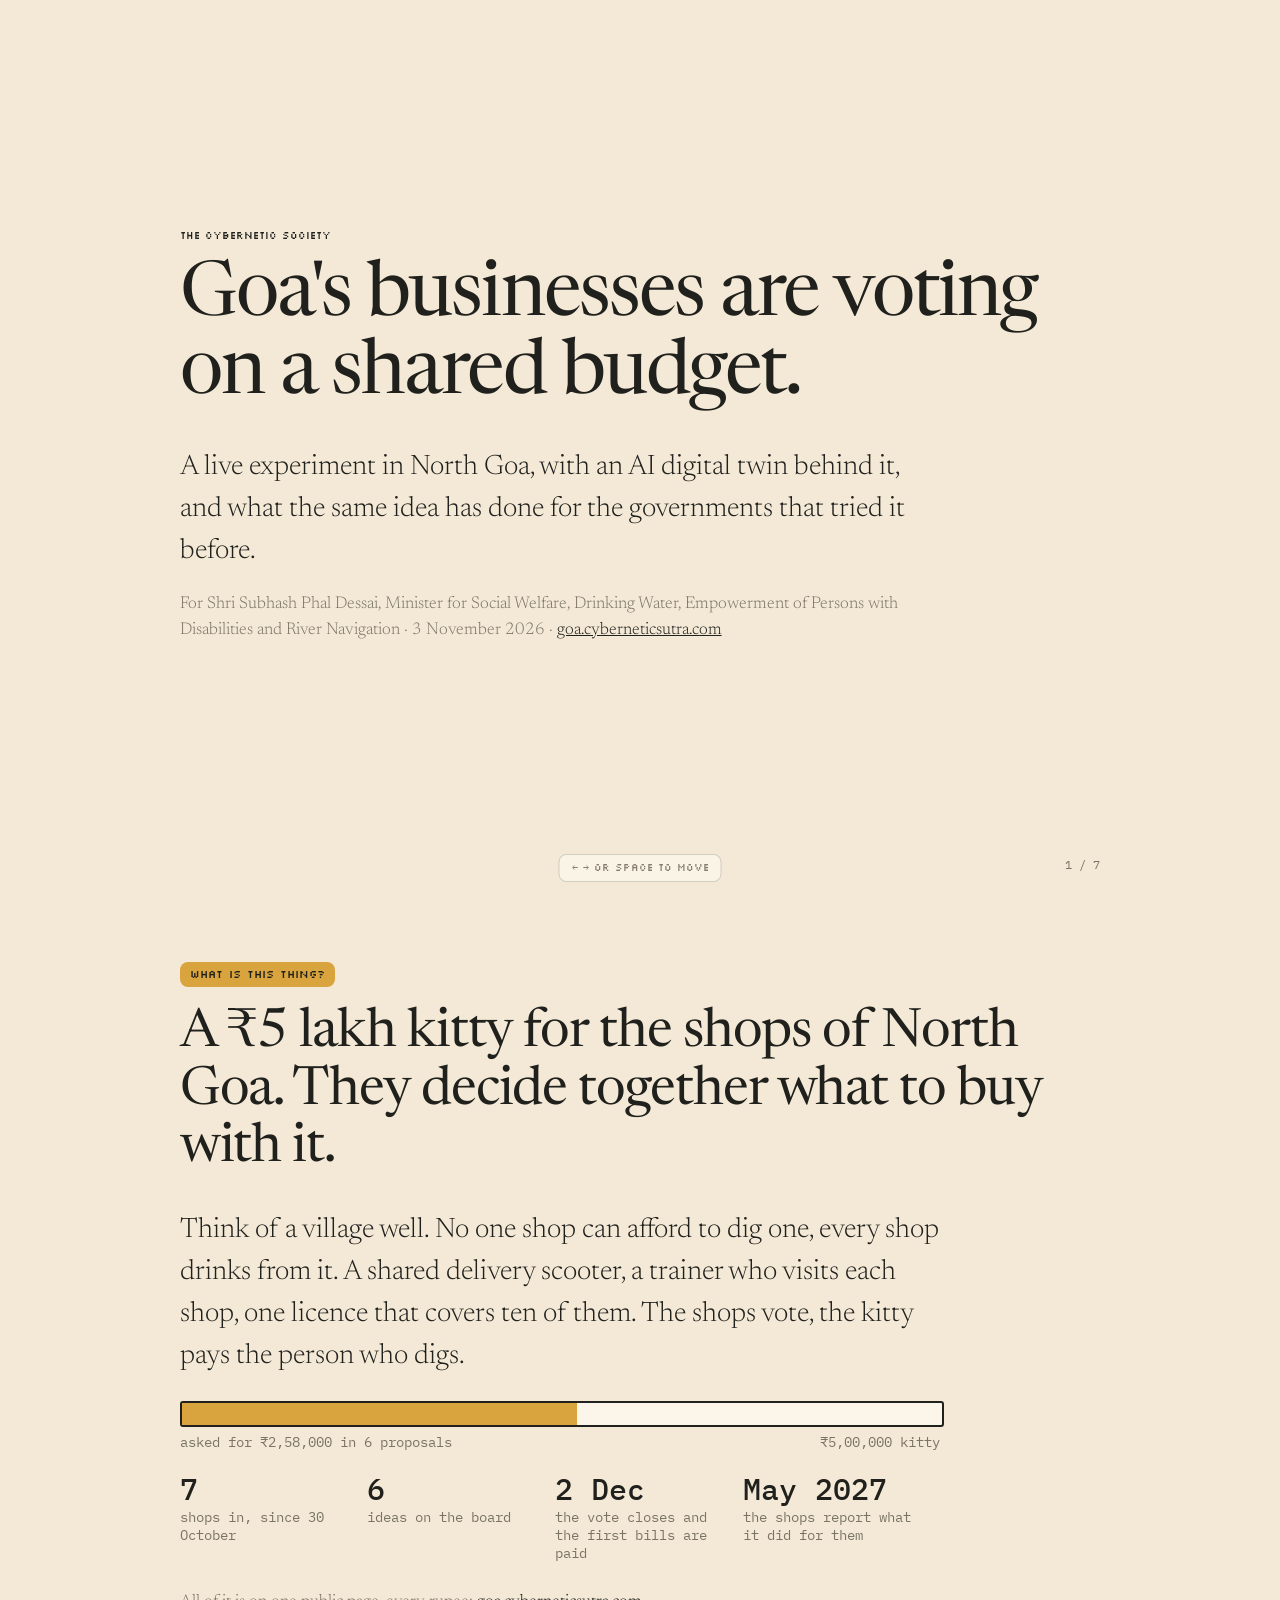
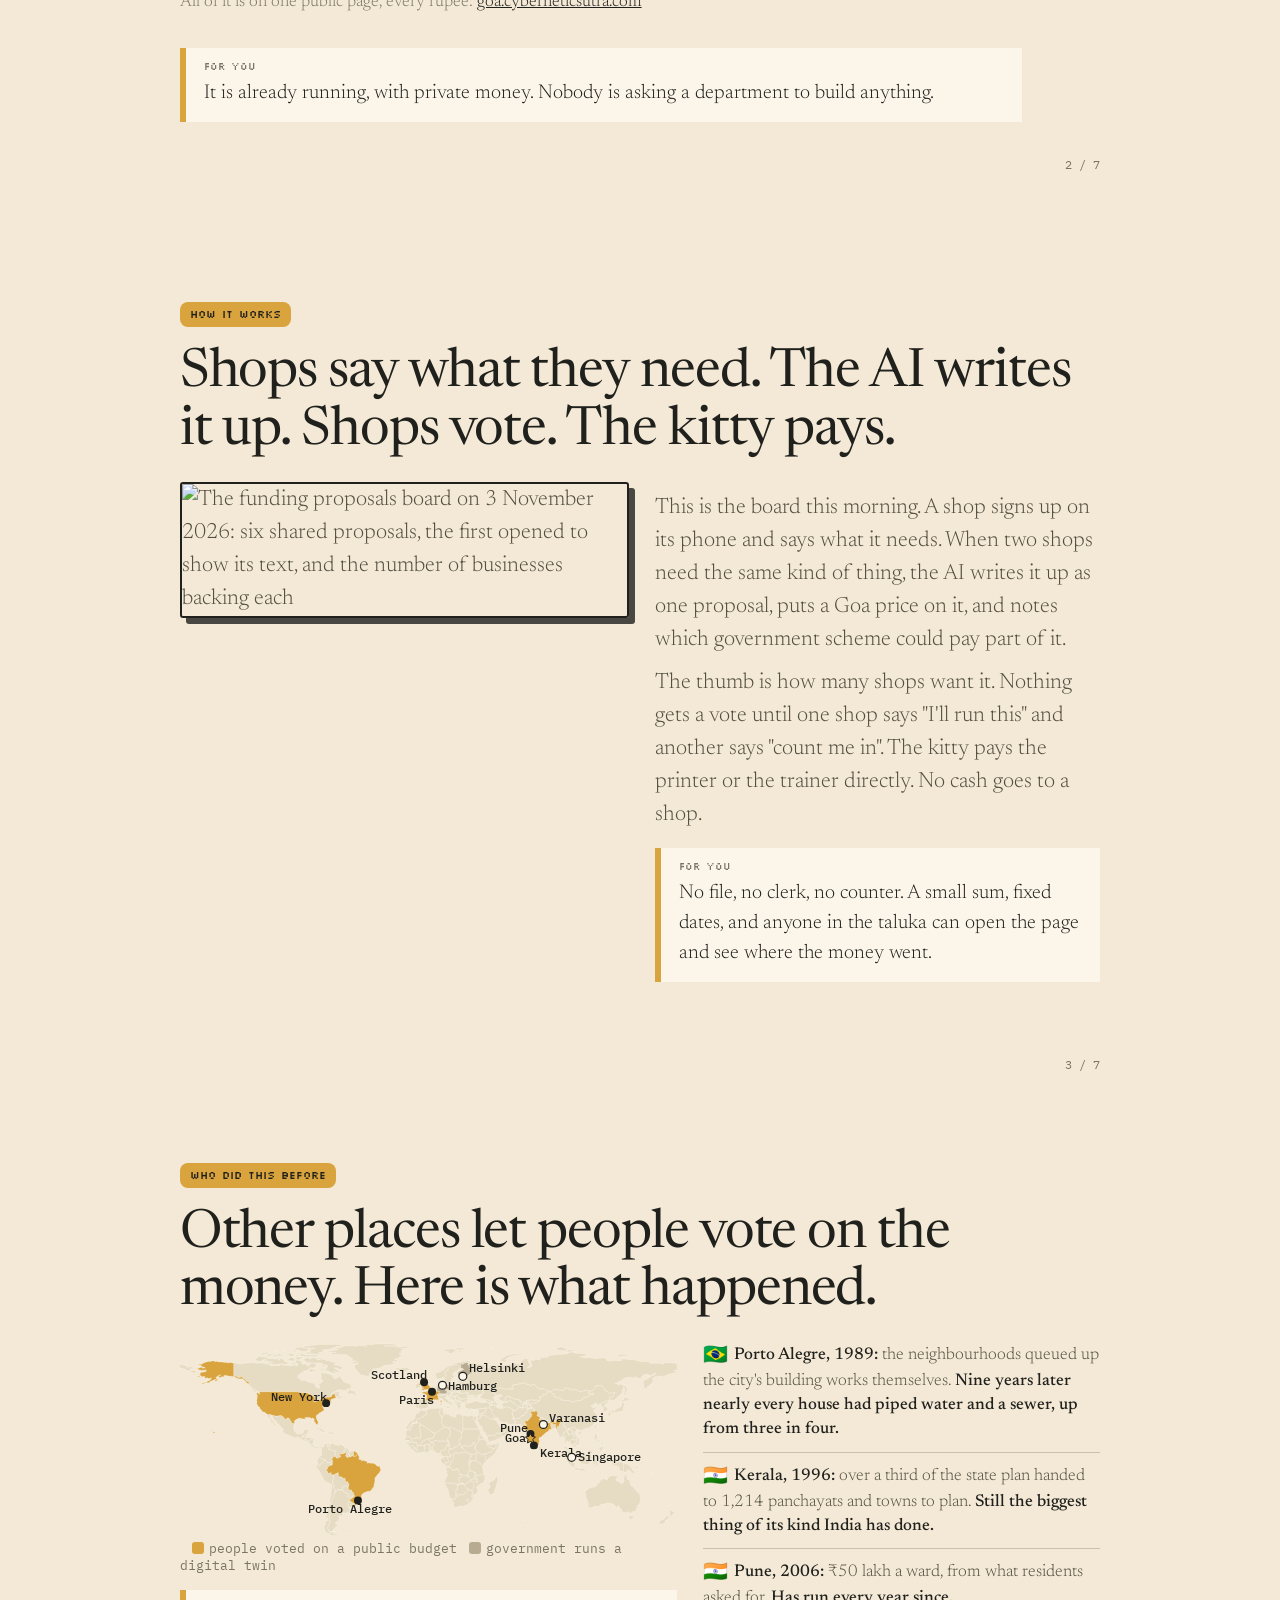
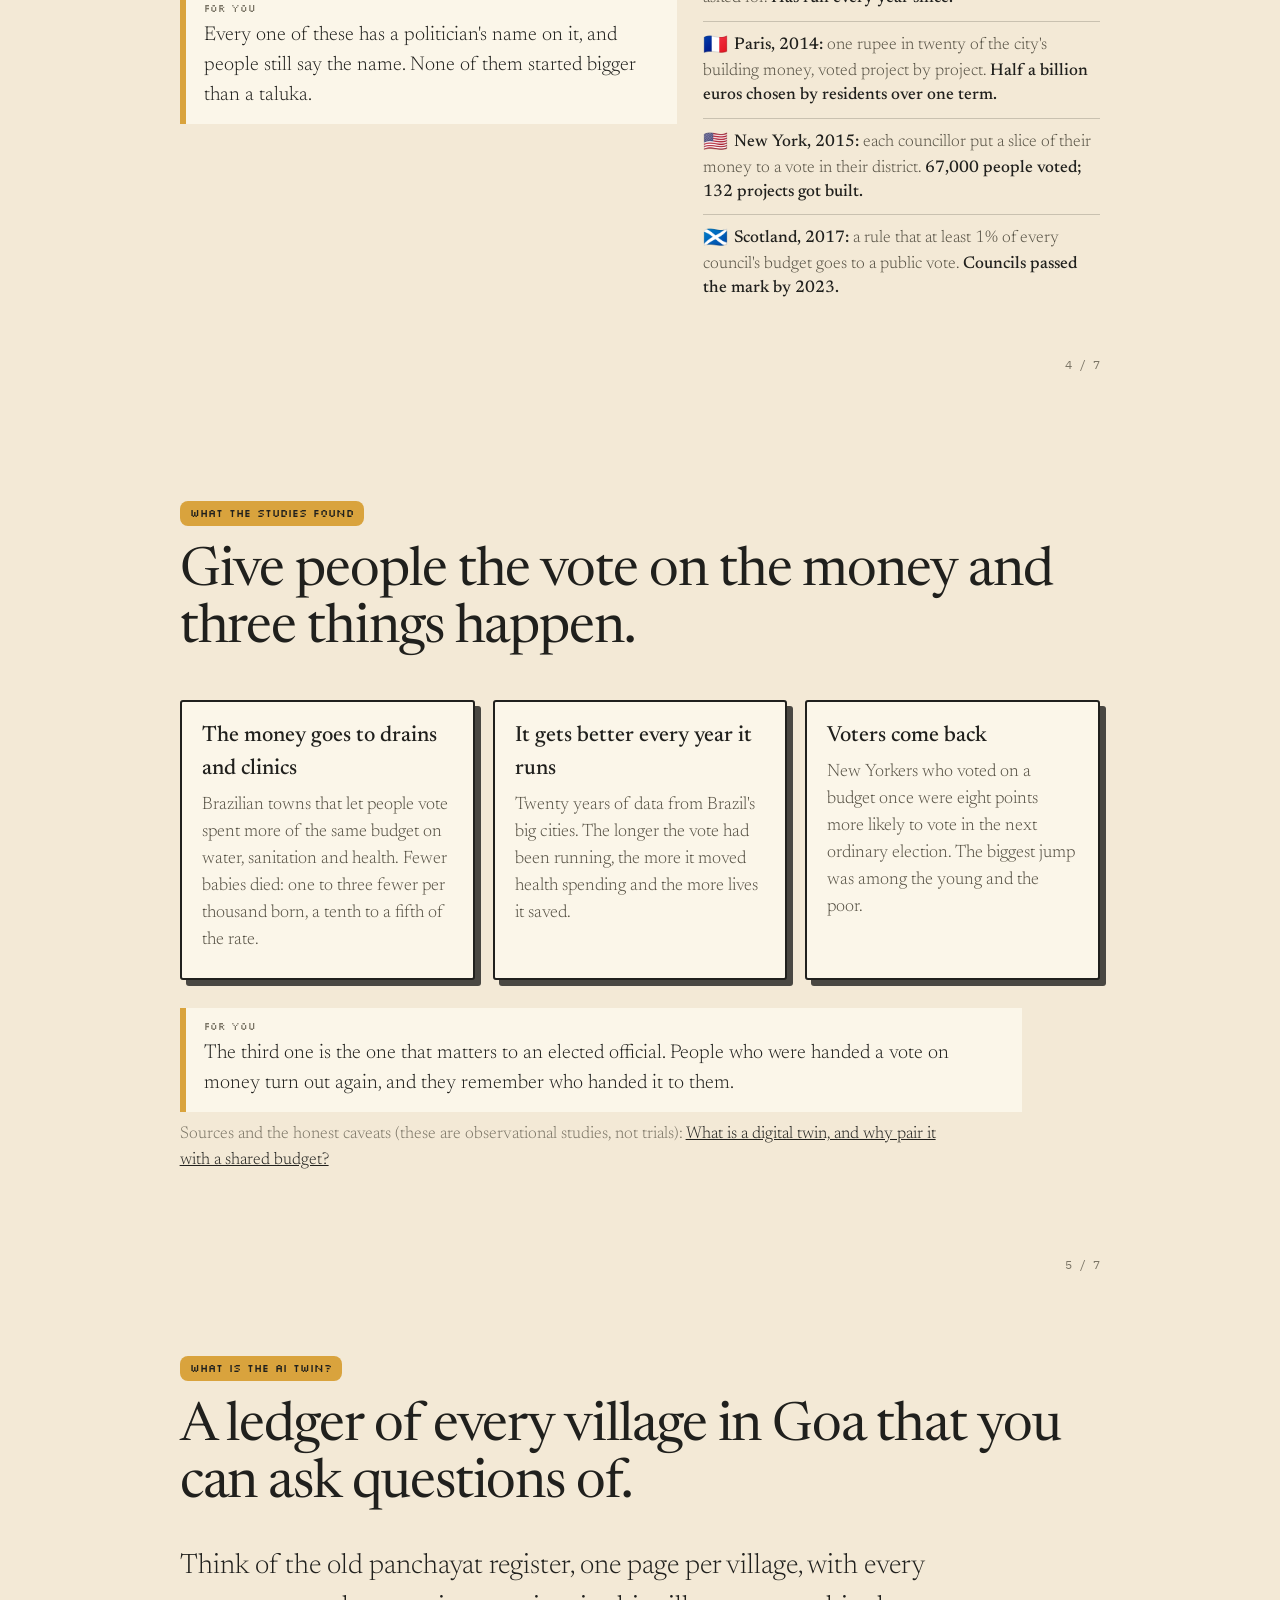
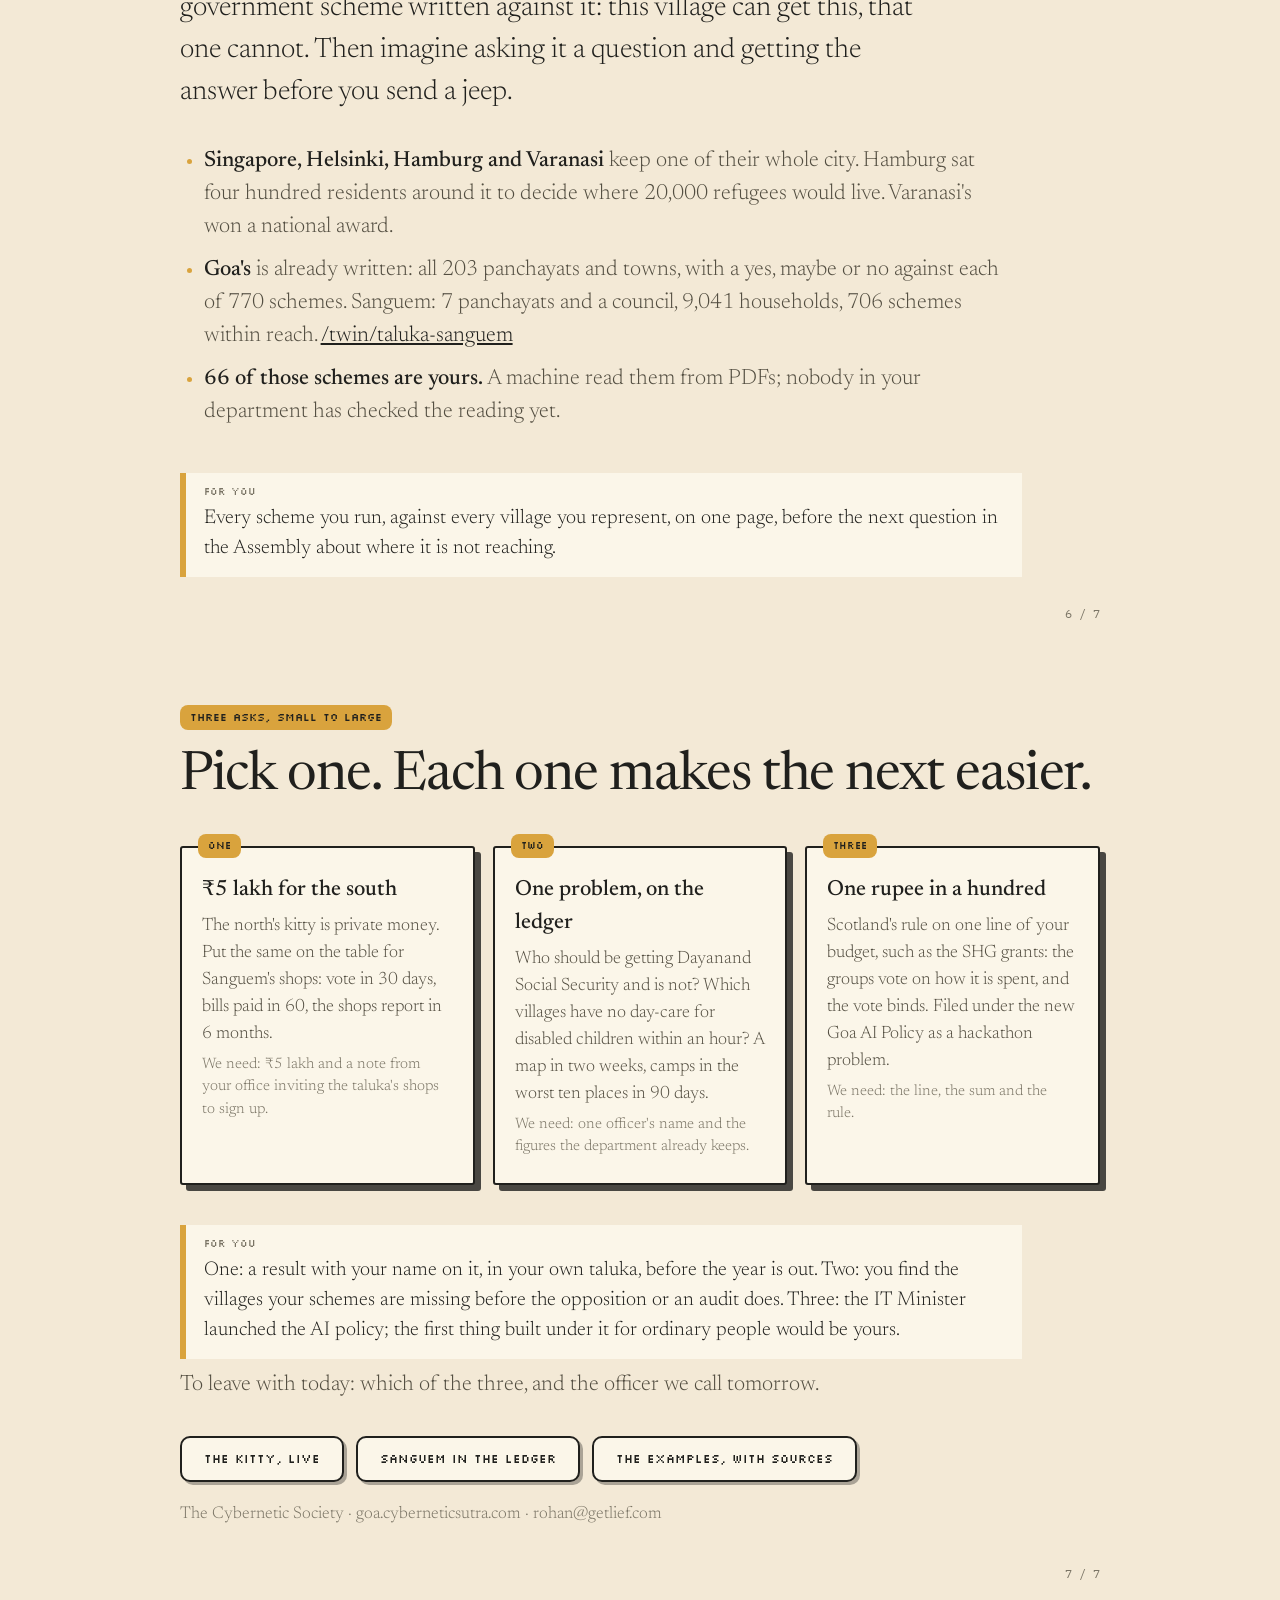
==== commit 3629cb94: "CLAUDE.md: revision 00038; three-asks deck: the board screenshot retaken with all six proposals" ====
--- a/node/publicbank/decks/three-asks.html
+++ b/node/publicbank/decks/three-asks.html
@@ -63,7 +63,7 @@
 <section id=s3>
 <span class=k>How it works</span>
 <h2>Shops say what they need. The AI writes it up. Shops vote. The kitty pays.</h2>
-<div class=two><figure class=shot><img src='/deck/assets/board-3nov.png' alt='The funding proposals board on 3 November 2026: four shared proposals, the first opened to show its text, and the number of businesses backing each'></figure>
+<div class=two><figure class=shot><img src='/deck/assets/board-3nov.png' alt='The funding proposals board on 3 November 2026: six shared proposals, the first opened to show its text, and the number of businesses backing each'></figure>
 <div><p>This is the board this morning. A shop signs up on its phone and says what it needs. When two shops need the same kind of thing, the AI writes it up as one proposal, puts a Goa price on it, and notes which government scheme could pay part of it.</p>
 <p>The thumb is how many shops want it. Nothing gets a vote until one shop says "I'll run this" and another says "count me in". The kitty pays the printer or the trainer directly. No cash goes to a shop.</p>
 <div class=you><b>For you</b>No file, no clerk, no counter. A small sum, fixed dates, and anyone in the taluka can open the page and see where the money went.</div></div></div>
